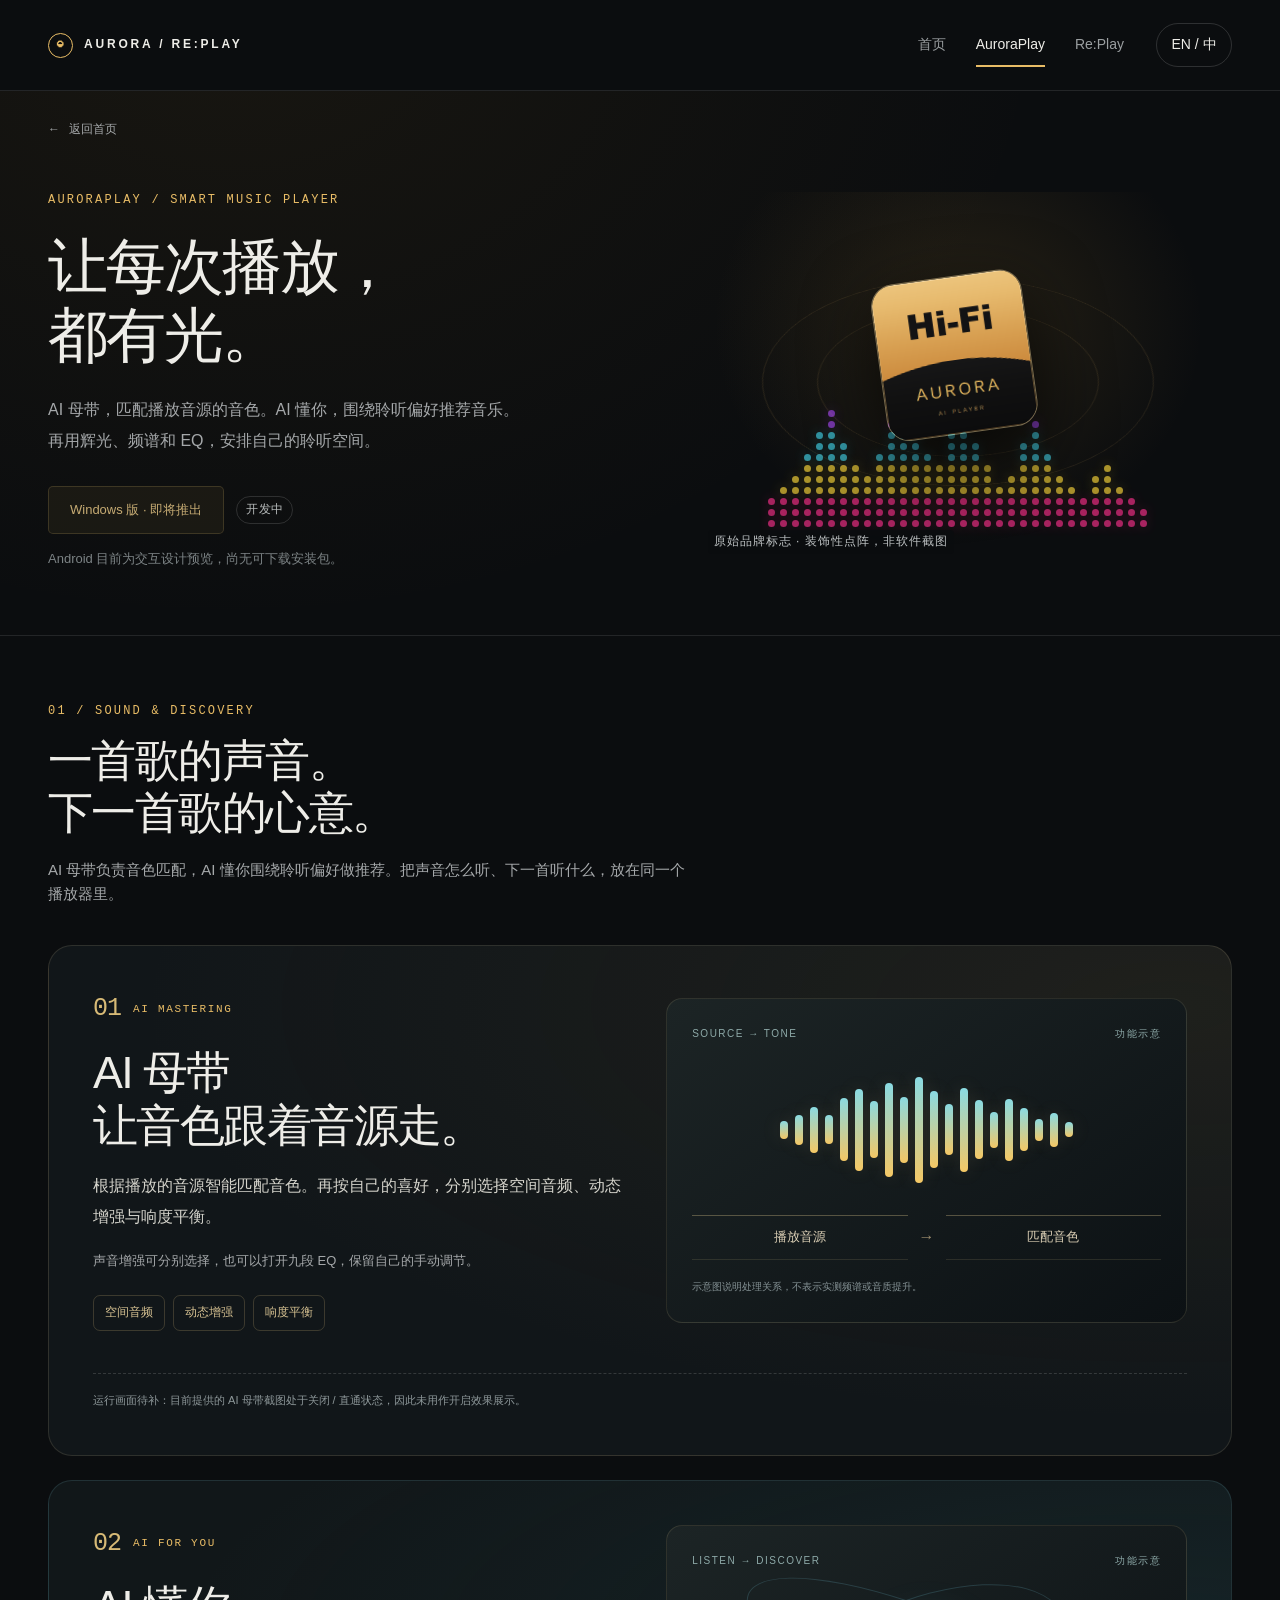
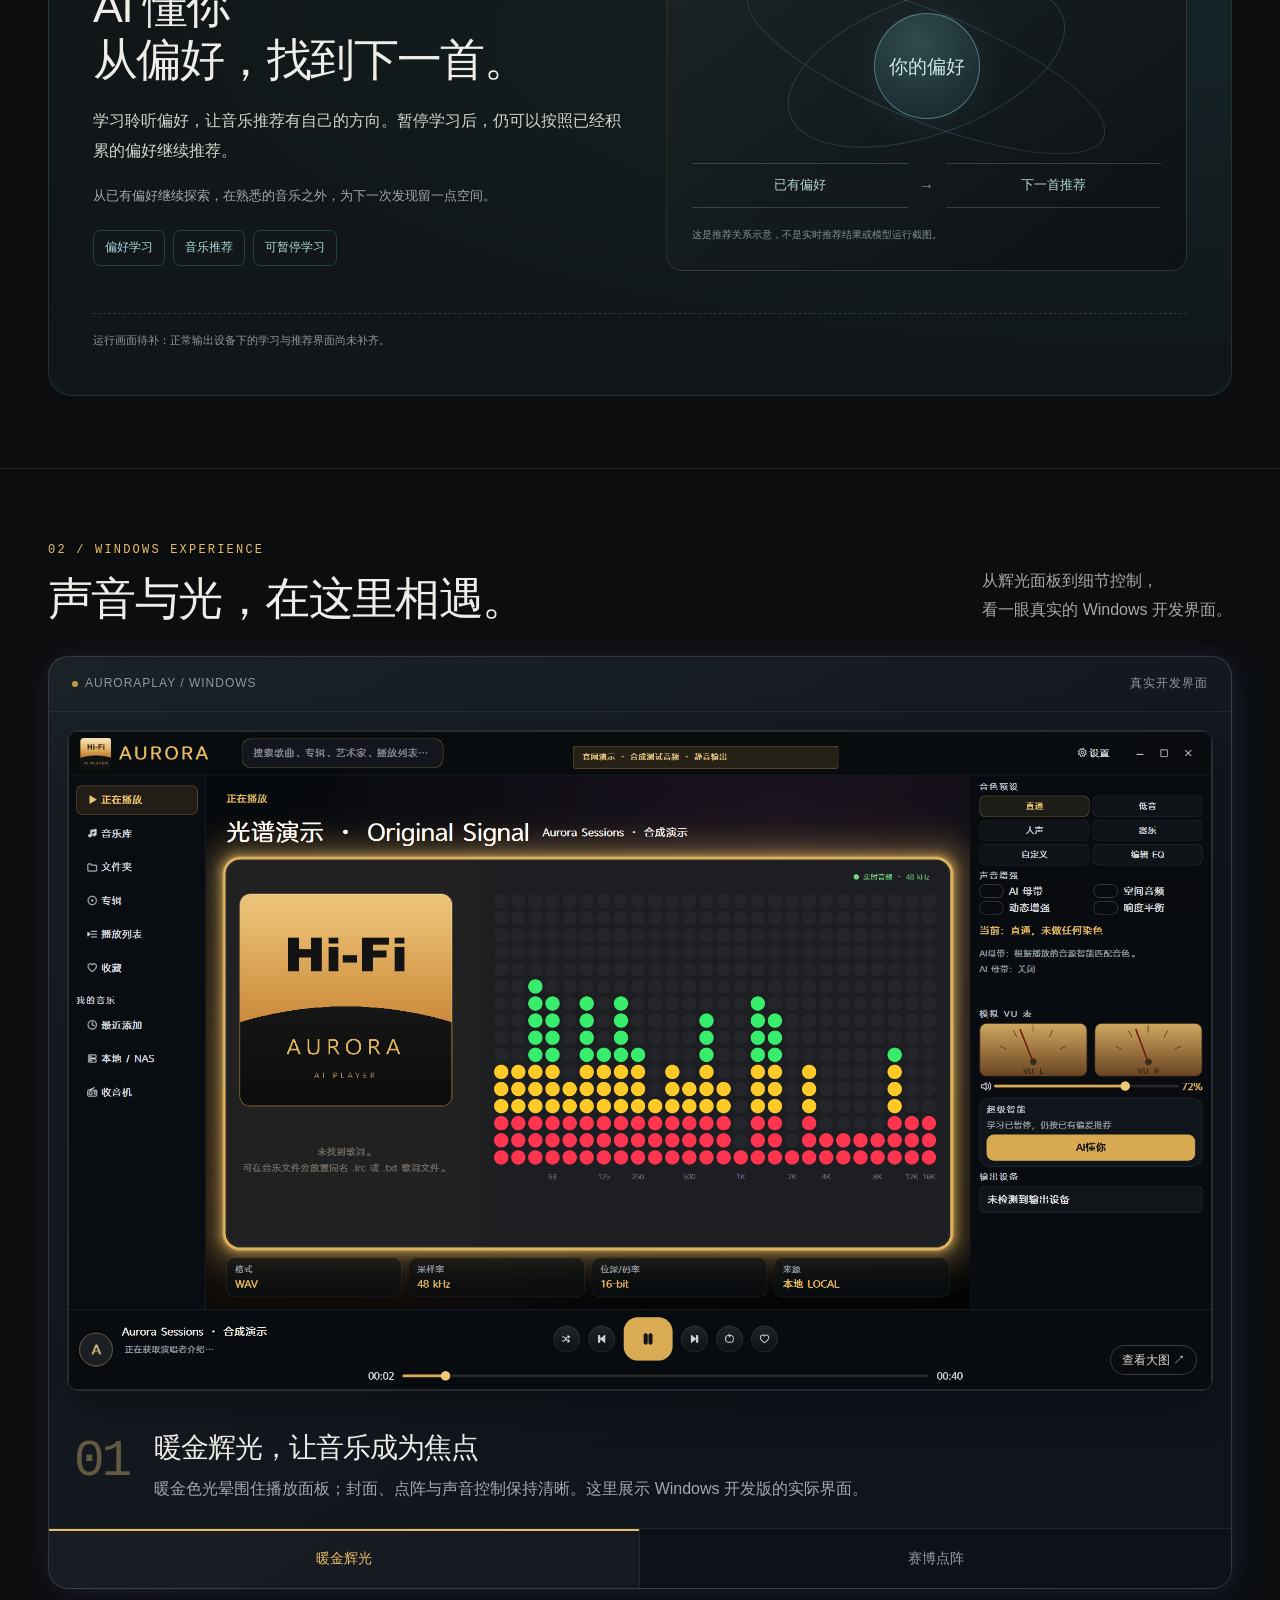
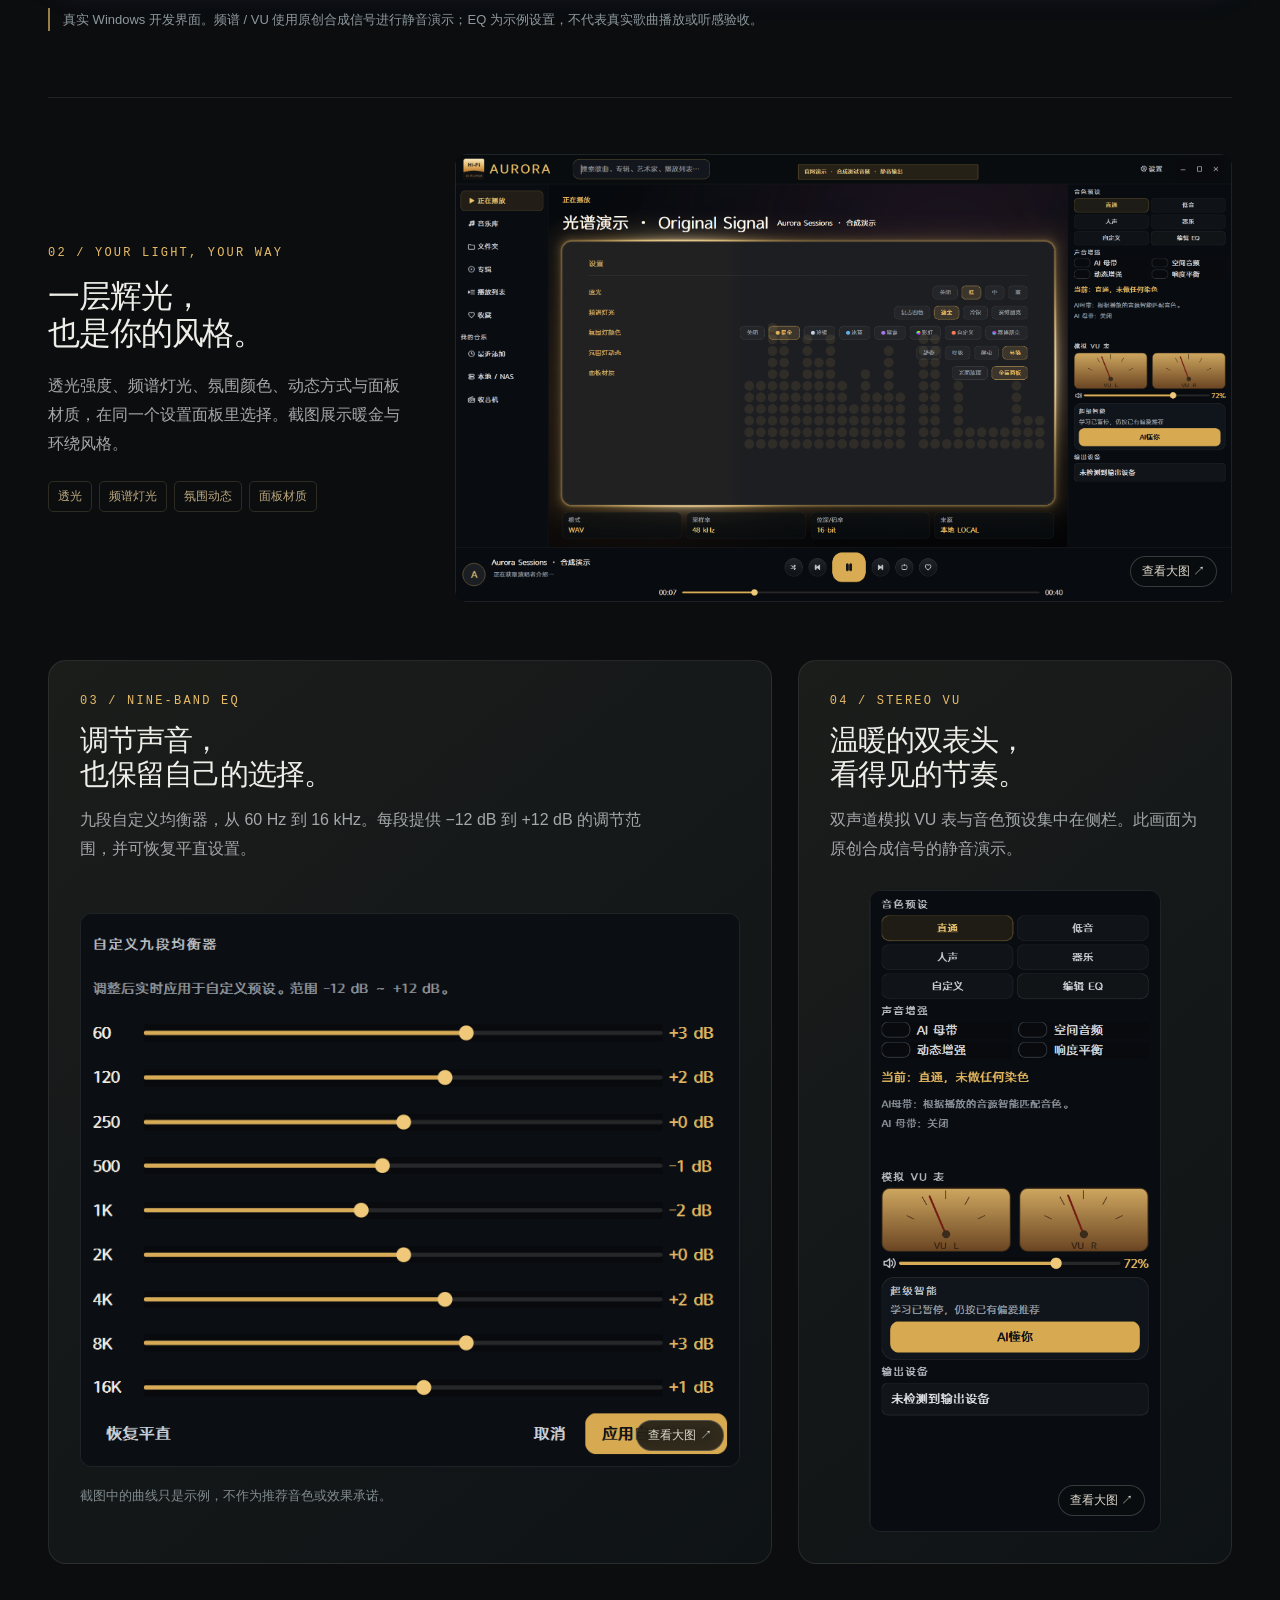
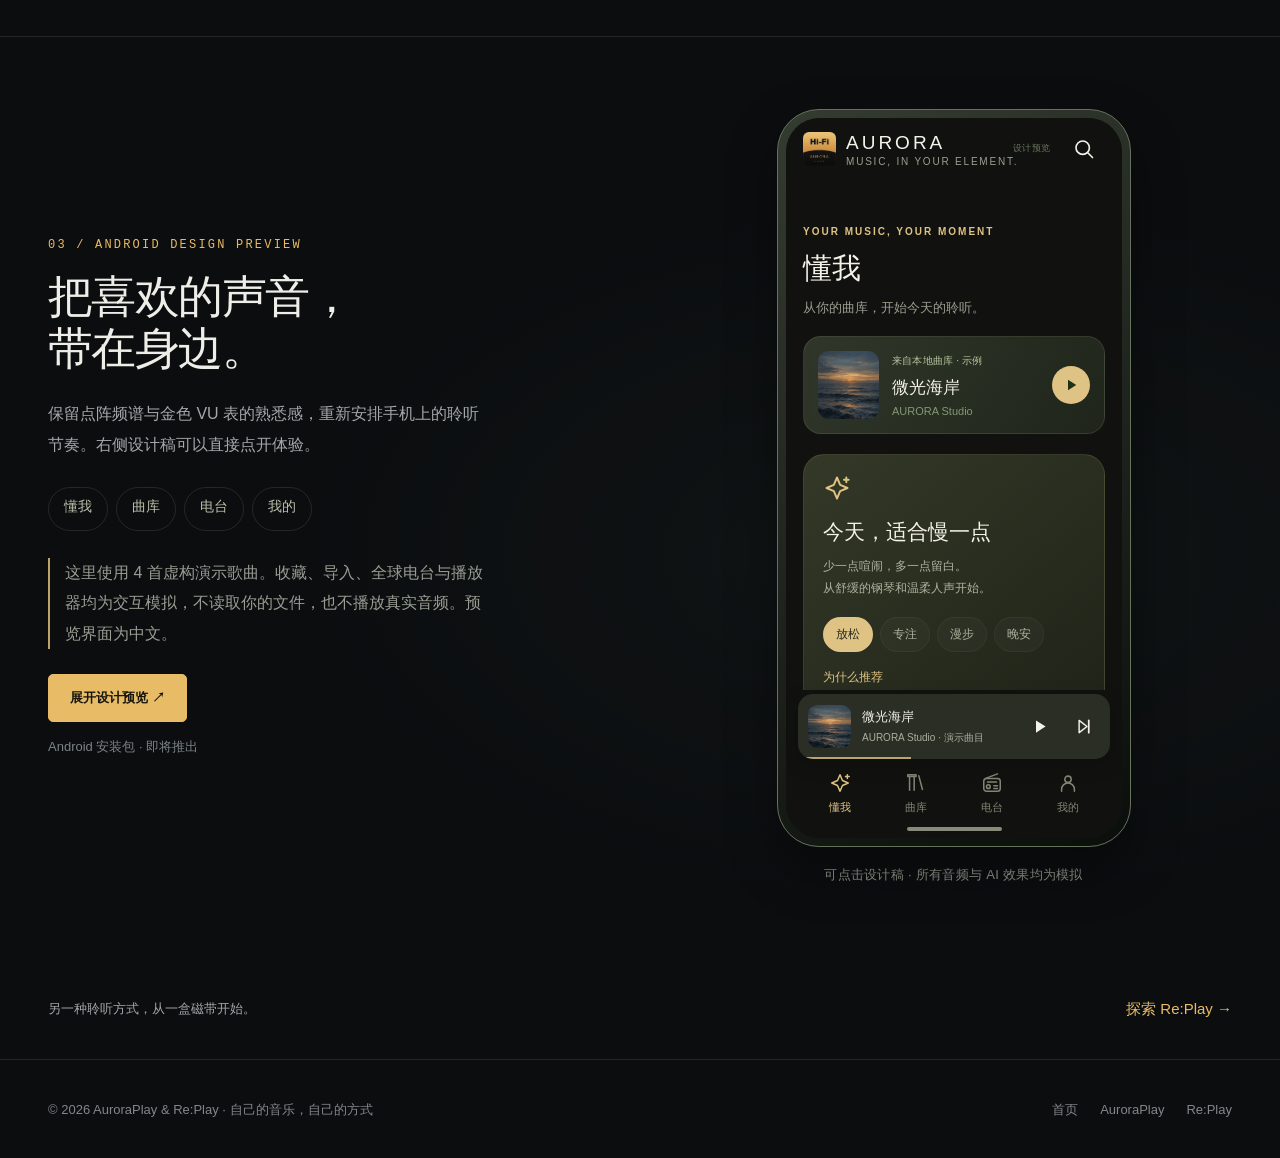
==== docs/auroraplay.html @ 9bcb8ee3 "Highlight Aurora AI features and RePlay immersive listening" ====
<!doctype html><html lang="zh-CN"><head><meta charset="utf-8"><meta name="viewport" content="width=device-width,initial-scale=1"><meta name="description" content="探索 AuroraPlay 的 AI 母带、AI 懂你、辉光频谱与九段 EQ，查看真实 Windows 开发界面和 Android 设计预览。"><meta name="theme-color" content="#0b0d0f"><meta name="robots" content="index,follow"><title>AuroraPlay｜让每次播放，都有光</title><link rel="icon" href="assets/images/17fd0ee9f0f961b1a147cc72.png"><link rel="stylesheet" href="assets/site.css?v=20261005-features"></head><body class="" data-title-zh="AuroraPlay｜让每次播放，都有光" data-title-en="AuroraPlay | A little light in every listen"><a class="skip" href="#main"><span data-zh="跳到内容" data-en="Skip to content">跳到内容</span></a><header class="header"><div class="wrap header-inner"><a class="studio" data-local="index.html" href="index.html"><span class="studio-symbol" aria-hidden="true">◒</span>AURORA / RE:PLAY</a><nav class="main-nav" aria-label="Main navigation"><a data-local="index.html" href="index.html"><span data-zh="首页" data-en="Home">首页</span></a><a data-local="auroraplay.html" href="auroraplay.html" aria-current="page"><span data-zh="AuroraPlay" data-en="AuroraPlay">AuroraPlay</span></a><a data-local="replay.html" href="replay.html"><span data-zh="Re:Play" data-en="Re:Play">Re:Play</span></a></nav><button class="lang" id="language" type="button" aria-label="切换为英文">EN / 中</button></div></header><main id="main"><div class="wrap"><a class="back" href="index.html" data-local="index.html"><span aria-hidden="true">←</span><span data-zh="返回首页" data-en="Back to home">返回首页</span></a><section class="hero"><div><div class="eyebrow">AURORAPLAY / SMART MUSIC PLAYER</div><h1 data-zh="让每次播放，&lt;br&gt;都有光。" data-en="A little light.&lt;br&gt;In every listen.">让每次播放，<br>都有光。</h1><p data-zh="AI 母带，匹配播放音源的音色。AI 懂你，围绕聆听偏好推荐音乐。再用辉光、频谱和 EQ，安排自己的聆听空间。" data-en="AI Mastering matches tonal settings to the source. AI For You recommends around your listening preferences. Add glow, spectrum and EQ to make the space your own.">AI 母带，匹配播放音源的音色。AI 懂你，围绕聆听偏好推荐音乐。再用辉光、频谱和 EQ，安排自己的聆听空间。</p><div class="actions"><button class="button" type="button" disabled><span data-zh="Windows 版 · 即将推出" data-en="Windows · Coming soon">Windows 版 · 即将推出</span></button><span class="badge"><span data-zh="开发中" data-en="In development">开发中</span></span></div><p class="support-note" data-zh="Android 目前为交互设计预览，尚无可下载安装包。" data-en="Android is an interactive design preview. An installable app is not yet available.">Android 目前为交互设计预览，尚无可下载安装包。</p></div><div class="brand-stage"><img class="logo-card" src="assets/images/17fd0ee9f0f961b1a147cc72.png" alt="AURORA 原始 Hi-Fi AI Player 标志" width="620" height="646" decoding="async"><div class="spectrum-art" aria-hidden="true"><span><i style="--c:#fc318d"></i><i style="--c:#fc318d"></i><i style="--c:#fc318d"></i></span><span><i style="--c:#fc318d"></i><i style="--c:#fc318d"></i><i style="--c:#fc318d"></i><i style="--c:#ffdc3c"></i></span><span><i style="--c:#fc318d"></i><i style="--c:#fc318d"></i><i style="--c:#fc318d"></i><i style="--c:#ffdc3c"></i><i style="--c:#ffdc3c"></i></span><span><i style="--c:#fc318d"></i><i style="--c:#fc318d"></i><i style="--c:#fc318d"></i><i style="--c:#ffdc3c"></i><i style="--c:#ffdc3c"></i><i style="--c:#ffdc3c"></i><i style="--c:#43d7ee"></i></span><span><i style="--c:#fc318d"></i><i style="--c:#fc318d"></i><i style="--c:#fc318d"></i><i style="--c:#ffdc3c"></i><i style="--c:#ffdc3c"></i><i style="--c:#ffdc3c"></i><i style="--c:#43d7ee"></i><i style="--c:#43d7ee"></i><i style="--c:#43d7ee"></i></span><span><i style="--c:#fc318d"></i><i style="--c:#fc318d"></i><i style="--c:#fc318d"></i><i style="--c:#ffdc3c"></i><i style="--c:#ffdc3c"></i><i style="--c:#ffdc3c"></i><i style="--c:#43d7ee"></i><i style="--c:#43d7ee"></i><i style="--c:#43d7ee"></i><i style="--c:#a948f8"></i><i style="--c:#a948f8"></i></span><span><i style="--c:#fc318d"></i><i style="--c:#fc318d"></i><i style="--c:#fc318d"></i><i style="--c:#ffdc3c"></i><i style="--c:#ffdc3c"></i><i style="--c:#ffdc3c"></i><i style="--c:#43d7ee"></i><i style="--c:#43d7ee"></i></span><span><i style="--c:#fc318d"></i><i style="--c:#fc318d"></i><i style="--c:#fc318d"></i><i style="--c:#ffdc3c"></i><i style="--c:#ffdc3c"></i><i style="--c:#ffdc3c"></i></span><span><i style="--c:#fc318d"></i><i style="--c:#fc318d"></i><i style="--c:#fc318d"></i><i style="--c:#ffdc3c"></i><i style="--c:#ffdc3c"></i></span><span><i style="--c:#fc318d"></i><i style="--c:#fc318d"></i><i style="--c:#fc318d"></i><i style="--c:#ffdc3c"></i><i style="--c:#ffdc3c"></i><i style="--c:#ffdc3c"></i><i style="--c:#43d7ee"></i></span><span><i style="--c:#fc318d"></i><i style="--c:#fc318d"></i><i style="--c:#fc318d"></i><i style="--c:#ffdc3c"></i><i style="--c:#ffdc3c"></i><i style="--c:#ffdc3c"></i><i style="--c:#43d7ee"></i><i style="--c:#43d7ee"></i><i style="--c:#43d7ee"></i><i style="--c:#a948f8"></i></span><span><i style="--c:#fc318d"></i><i style="--c:#fc318d"></i><i style="--c:#fc318d"></i><i style="--c:#ffdc3c"></i><i style="--c:#ffdc3c"></i><i style="--c:#ffdc3c"></i><i style="--c:#43d7ee"></i><i style="--c:#43d7ee"></i><i style="--c:#43d7ee"></i><i style="--c:#a948f8"></i><i style="--c:#a948f8"></i><i style="--c:#a948f8"></i></span><span><i style="--c:#fc318d"></i><i style="--c:#fc318d"></i><i style="--c:#fc318d"></i><i style="--c:#ffdc3c"></i><i style="--c:#ffdc3c"></i><i style="--c:#ffdc3c"></i><i style="--c:#43d7ee"></i><i style="--c:#43d7ee"></i><i style="--c:#43d7ee"></i></span><span><i style="--c:#fc318d"></i><i style="--c:#fc318d"></i><i style="--c:#fc318d"></i><i style="--c:#ffdc3c"></i><i style="--c:#ffdc3c"></i><i style="--c:#ffdc3c"></i><i style="--c:#43d7ee"></i></span><span><i style="--c:#fc318d"></i><i style="--c:#fc318d"></i><i style="--c:#fc318d"></i><i style="--c:#ffdc3c"></i><i style="--c:#ffdc3c"></i><i style="--c:#ffdc3c"></i></span><span><i style="--c:#fc318d"></i><i style="--c:#fc318d"></i><i style="--c:#fc318d"></i><i style="--c:#ffdc3c"></i><i style="--c:#ffdc3c"></i><i style="--c:#ffdc3c"></i><i style="--c:#43d7ee"></i><i style="--c:#43d7ee"></i><i style="--c:#43d7ee"></i></span><span><i style="--c:#fc318d"></i><i style="--c:#fc318d"></i><i style="--c:#fc318d"></i><i style="--c:#ffdc3c"></i><i style="--c:#ffdc3c"></i><i style="--c:#ffdc3c"></i><i style="--c:#43d7ee"></i><i style="--c:#43d7ee"></i><i style="--c:#43d7ee"></i><i style="--c:#a948f8"></i><i style="--c:#a948f8"></i></span><span><i style="--c:#fc318d"></i><i style="--c:#fc318d"></i><i style="--c:#fc318d"></i><i style="--c:#ffdc3c"></i><i style="--c:#ffdc3c"></i><i style="--c:#ffdc3c"></i><i style="--c:#43d7ee"></i><i style="--c:#43d7ee"></i></span><span><i style="--c:#fc318d"></i><i style="--c:#fc318d"></i><i style="--c:#fc318d"></i><i style="--c:#ffdc3c"></i><i style="--c:#ffdc3c"></i><i style="--c:#ffdc3c"></i></span><span><i style="--c:#fc318d"></i><i style="--c:#fc318d"></i><i style="--c:#fc318d"></i><i style="--c:#ffdc3c"></i></span><span><i style="--c:#fc318d"></i><i style="--c:#fc318d"></i><i style="--c:#fc318d"></i><i style="--c:#ffdc3c"></i><i style="--c:#ffdc3c"></i></span><span><i style="--c:#fc318d"></i><i style="--c:#fc318d"></i><i style="--c:#fc318d"></i><i style="--c:#ffdc3c"></i><i style="--c:#ffdc3c"></i><i style="--c:#ffdc3c"></i><i style="--c:#43d7ee"></i><i style="--c:#43d7ee"></i></span><span><i style="--c:#fc318d"></i><i style="--c:#fc318d"></i><i style="--c:#fc318d"></i><i style="--c:#ffdc3c"></i><i style="--c:#ffdc3c"></i><i style="--c:#ffdc3c"></i><i style="--c:#43d7ee"></i><i style="--c:#43d7ee"></i><i style="--c:#43d7ee"></i><i style="--c:#a948f8"></i></span><span><i style="--c:#fc318d"></i><i style="--c:#fc318d"></i><i style="--c:#fc318d"></i><i style="--c:#ffdc3c"></i><i style="--c:#ffdc3c"></i><i style="--c:#ffdc3c"></i><i style="--c:#43d7ee"></i></span><span><i style="--c:#fc318d"></i><i style="--c:#fc318d"></i><i style="--c:#fc318d"></i><i style="--c:#ffdc3c"></i><i style="--c:#ffdc3c"></i></span><span><i style="--c:#fc318d"></i><i style="--c:#fc318d"></i><i style="--c:#fc318d"></i><i style="--c:#ffdc3c"></i></span><span><i style="--c:#fc318d"></i><i style="--c:#fc318d"></i><i style="--c:#fc318d"></i></span><span><i style="--c:#fc318d"></i><i style="--c:#fc318d"></i><i style="--c:#fc318d"></i><i style="--c:#ffdc3c"></i><i style="--c:#ffdc3c"></i></span><span><i style="--c:#fc318d"></i><i style="--c:#fc318d"></i><i style="--c:#fc318d"></i><i style="--c:#ffdc3c"></i><i style="--c:#ffdc3c"></i><i style="--c:#ffdc3c"></i></span><span><i style="--c:#fc318d"></i><i style="--c:#fc318d"></i><i style="--c:#fc318d"></i><i style="--c:#ffdc3c"></i></span><span><i style="--c:#fc318d"></i><i style="--c:#fc318d"></i><i style="--c:#fc318d"></i></span><span><i style="--c:#fc318d"></i><i style="--c:#fc318d"></i></span></div><span class="visual-label"><span data-zh="原始品牌标志 · 装饰性点阵，非软件截图" data-en="Original brand mark · Decorative spectrum, not app UI">原始品牌标志 · 装饰性点阵，非软件截图</span></span></div></section></div><section class="section focus-section"><div class="wrap"><div class="focus-intro"><div class="eyebrow">01 / SOUND &amp; DISCOVERY</div><h2 data-zh="一首歌的声音。&lt;br&gt;下一首歌的心意。" data-en="The sound of this song.&lt;br&gt;The feeling of the next.">一首歌的声音。<br>下一首歌的心意。</h2><p data-zh="AI 母带负责音色匹配，AI 懂你围绕聆听偏好做推荐。把声音怎么听、下一首听什么，放在同一个播放器里。" data-en="AI Mastering matches tonal settings to the source. AI For You recommends music around listening preferences. How it sounds and what comes next, together in one player.">AI 母带负责音色匹配，AI 懂你围绕聆听偏好做推荐。把声音怎么听、下一首听什么，放在同一个播放器里。</p></div><article class="focus-card"><div class="focus-copy"><div class="focus-kicker"><b>01</b> AI MASTERING</div><h3 data-zh="AI 母带&lt;br&gt;让音色跟着音源走。" data-en="AI Mastering&lt;br&gt;Tone follows the source.">AI 母带<br>让音色跟着音源走。</h3><p class="focus-lead" data-zh="根据播放的音源智能匹配音色。再按自己的喜好，分别选择空间音频、动态增强与响度平衡。" data-en="Match tonal settings to the playing source. Then choose spatial audio, dynamic enhancement and loudness balance to suit your listening.">根据播放的音源智能匹配音色。再按自己的喜好，分别选择空间音频、动态增强与响度平衡。</p><p data-zh="声音增强可分别选择，也可以打开九段 EQ，保留自己的手动调节。" data-en="Choose each sound enhancement separately, or open the nine-band EQ to make your own adjustments.">声音增强可分别选择，也可以打开九段 EQ，保留自己的手动调节。</p><div class="focus-tags"><span data-zh="空间音频" data-en="Spatial audio">空间音频</span><span data-zh="动态增强" data-en="Dynamic enhancement">动态增强</span><span data-zh="响度平衡" data-en="Loudness balance">响度平衡</span></div></div><div class="feature-art"><div class="art-label"><span>SOURCE → TONE</span><span data-zh="功能示意" data-en="FEATURE DIAGRAM">功能示意</span></div><div class="signal-bars" aria-hidden="true"><i style="--h:18px"></i><i style="--h:30px"></i><i style="--h:46px"></i><i style="--h:29px"></i><i style="--h:63px"></i><i style="--h:82px"></i><i style="--h:57px"></i><i style="--h:94px"></i><i style="--h:66px"></i><i style="--h:106px"></i><i style="--h:77px"></i><i style="--h:51px"></i><i style="--h:84px"></i><i style="--h:59px"></i><i style="--h:36px"></i><i style="--h:62px"></i><i style="--h:43px"></i><i style="--h:22px"></i><i style="--h:34px"></i><i style="--h:15px"></i></div><div class="flow-line"><span data-zh="播放音源" data-en="Playing source">播放音源</span><i aria-hidden="true">→</i><span data-zh="匹配音色" data-en="Tonal matching">匹配音色</span></div><p class="art-footnote" data-zh="示意图说明处理关系，不表示实测频谱或音质提升。" data-en="This diagram explains the relationship. It is not a measured spectrum or evidence of improved source quality.">示意图说明处理关系，不表示实测频谱或音质提升。</p></div><p class="capture-gap" data-zh="运行画面待补：目前提供的 AI 母带截图处于关闭 / 直通状态，因此未用作开启效果展示。" data-en="Running capture pending: the supplied AI Mastering image shows the feature off in pass-through, so it is not presented as an active-effect demonstration.">运行画面待补：目前提供的 AI 母带截图处于关闭 / 直通状态，因此未用作开启效果展示。</p></article><article class="focus-card taste"><div class="focus-copy"><div class="focus-kicker"><b>02</b> AI FOR YOU</div><h3 data-zh="AI 懂你&lt;br&gt;从偏好，找到下一首。" data-en="AI For You&lt;br&gt;Let preferences lead.">AI 懂你<br>从偏好，找到下一首。</h3><p class="focus-lead" data-zh="学习聆听偏好，让音乐推荐有自己的方向。暂停学习后，仍可以按照已经积累的偏好继续推荐。" data-en="Learn listening preferences and give recommendations a personal direction. When learning is paused, existing preferences can still guide recommendations.">学习聆听偏好，让音乐推荐有自己的方向。暂停学习后，仍可以按照已经积累的偏好继续推荐。</p><p data-zh="从已有偏好继续探索，在熟悉的音乐之外，为下一次发现留一点空间。" data-en="Explore from your existing preferences, with room for another discovery alongside familiar music.">从已有偏好继续探索，在熟悉的音乐之外，为下一次发现留一点空间。</p><div class="focus-tags"><span data-zh="偏好学习" data-en="Preference learning">偏好学习</span><span data-zh="音乐推荐" data-en="Music recommendations">音乐推荐</span><span data-zh="可暂停学习" data-en="Pause learning">可暂停学习</span></div></div><div class="feature-art"><div class="art-label"><span>LISTEN → DISCOVER</span><span data-zh="功能示意" data-en="FEATURE DIAGRAM">功能示意</span></div><div class="taste-orbit" aria-hidden="true"><div class="taste-core"><span data-zh="你的偏好" data-en="Your taste">你的偏好</span></div></div><div class="flow-line"><span data-zh="已有偏好" data-en="Saved preferences">已有偏好</span><i aria-hidden="true">→</i><span data-zh="下一首推荐" data-en="What to play next">下一首推荐</span></div><p class="art-footnote" data-zh="这是推荐关系示意，不是实时推荐结果或模型运行截图。" data-en="An explanation of the recommendation flow, not live results or a model execution capture.">这是推荐关系示意，不是实时推荐结果或模型运行截图。</p></div><p class="capture-gap" data-zh="运行画面待补：正常输出设备下的学习与推荐界面尚未补齐。" data-en="Running capture pending: a learning and recommendation view with a working output device is still to be supplied.">运行画面待补：正常输出设备下的学习与推荐界面尚未补齐。</p></article></div></section><section class="section"><div class="wrap"><div class="section-head"><div><div class="eyebrow">02 / WINDOWS EXPERIENCE</div><h2 data-zh="声音与光，在这里相遇。" data-en="Where sound meets light.">声音与光，在这里相遇。</h2></div><p data-zh="从辉光面板到细节控制，&lt;br&gt;看一眼真实的 Windows 开发界面。" data-en="From the glowing stage to the finest controls.&lt;br&gt;A look at the real Windows development interface.">从辉光面板到细节控制，<br>看一眼真实的 Windows 开发界面。</p></div><div class="windows-stage"><div class="stage-top"><span><i class="stage-dot"></i>AURORAPLAY / WINDOWS</span><span data-zh="真实开发界面" data-en="ACTUAL DEVELOPMENT UI">真实开发界面</span></div><div class="capture-gallery" role="tabpanel" id="windows-panel"><button type="button" class="capture-button" data-capture="glow" data-gallery-shot="0" aria-label="查看 AuroraPlay 暖金辉光与点阵频谱，原创合成信号静音演示 大图"><img src="assets/images/0b88bee83a4cb7e8a07bb0ff.png" alt="AuroraPlay 暖金辉光与点阵频谱，原创合成信号静音演示" width="2125" height="1225" decoding="async"><span class="capture-hint"><span data-zh="查看大图 ↗" data-en="View full image ↗">查看大图 ↗</span></span></button><button type="button" class="capture-button" data-capture="cyber" data-gallery-shot="1" hidden aria-label="查看 AuroraPlay 赛博辉光与彩色点阵频谱，原创合成信号静音演示 大图"><img src="assets/images/4aede59e918a4ea05a26a644.png" alt="AuroraPlay 赛博辉光与彩色点阵频谱，原创合成信号静音演示" width="2125" height="1225" decoding="async" loading="lazy"><span class="capture-hint"><span data-zh="查看大图 ↗" data-en="View full image ↗">查看大图 ↗</span></span></button></div><div class="capture-meta" aria-live="polite"><div id="feature-number" class="pending-number" aria-hidden="true">01</div><div><h3 id="feature-title">暖金辉光，让音乐成为焦点</h3><p id="feature-description">Windows 开发版实际界面。</p></div></div><div class="shot-tabs" role="tablist" aria-label="Windows appearance previews"><button type="button" class="shot-tab" role="tab" aria-controls="windows-panel" aria-selected="true" tabindex="0"><span data-zh="暖金辉光" data-en="Warm gold">暖金辉光</span></button><button type="button" class="shot-tab" role="tab" aria-controls="windows-panel" aria-selected="false" tabindex="-1"><span data-zh="赛博点阵" data-en="Cyber spectrum">赛博点阵</span></button></div></div><p class="screenshot-caption" data-zh="真实 Windows 开发界面。频谱 / VU 使用原创合成信号进行静音演示；EQ 为示例设置，不代表真实歌曲播放或听感验收。" data-en="Actual Windows development interface. Spectrum and VU use an original synthetic signal with muted output. EQ settings are illustrative; these captures do not demonstrate real-song playback or listening validation.">真实 Windows 开发界面。频谱 / VU 使用原创合成信号进行静音演示；EQ 为示例设置，不代表真实歌曲播放或听感验收。</p><div class="feature-settings"><div><div class="eyebrow">02 / YOUR LIGHT, YOUR WAY</div><h3 data-zh="一层辉光，&lt;br&gt;也是你的风格。" data-en="Your glow.&lt;br&gt;Your style.">一层辉光，<br>也是你的风格。</h3><p data-zh="透光强度、频谱灯光、氛围颜色、动态方式与面板材质，在同一个设置面板里选择。截图展示暖金与环绕风格。" data-en="Choose translucency, spectrum colors, ambient lighting, motion and panel material in one settings panel. The capture shows warm gold and surround styling.">透光强度、频谱灯光、氛围颜色、动态方式与面板材质，在同一个设置面板里选择。截图展示暖金与环绕风格。</p><div class="setting-tags"><span data-zh="透光" data-en="Translucency">透光</span><span data-zh="频谱灯光" data-en="Spectrum light">频谱灯光</span><span data-zh="氛围动态" data-en="Ambient motion">氛围动态</span><span data-zh="面板材质" data-en="Panel material">面板材质</span></div></div><button type="button" class="capture-button" data-capture="settings"  aria-label="查看 AuroraPlay Windows 发光、频谱与面板外观设置 大图"><img src="assets/images/9924e5216722eb9ff11fb5ed.png" alt="AuroraPlay Windows 发光、频谱与面板外观设置" width="2125" height="1225" decoding="async" loading="lazy"><span class="capture-hint"><span data-zh="查看大图 ↗" data-en="View full image ↗">查看大图 ↗</span></span></button></div><div class="sound-detail-grid"><article class="sound-card eq"><div class="eyebrow">03 / NINE-BAND EQ</div><h3 data-zh="调节声音，&lt;br&gt;也保留自己的选择。" data-en="Shape the sound.&lt;br&gt;Keep your own choices.">调节声音，<br>也保留自己的选择。</h3><p data-zh="九段自定义均衡器，从 60 Hz 到 16 kHz。每段提供 −12 dB 到 +12 dB 的调节范围，并可恢复平直设置。" data-en="Nine custom EQ bands, from 60 Hz to 16 kHz, with −12 dB to +12 dB adjustment and a reset-to-flat option.">九段自定义均衡器，从 60 Hz 到 16 kHz。每段提供 −12 dB 到 +12 dB 的调节范围，并可恢复平直设置。</p><button type="button" class="capture-button" data-capture="eq"  aria-label="查看 AuroraPlay 九段均衡器，当前滑杆为示例设置 大图"><img src="assets/images/4359723c76250b23baca9771.png" alt="AuroraPlay 九段均衡器，当前滑杆为示例设置" width="775" height="650" decoding="async" loading="lazy"><span class="capture-hint"><span data-zh="查看大图 ↗" data-en="View full image ↗">查看大图 ↗</span></span></button><p class="detail-footnote" data-zh="截图中的曲线只是示例，不作为推荐音色或效果承诺。" data-en="The displayed curve is an example, not a recommended tuning or a promised result.">截图中的曲线只是示例，不作为推荐音色或效果承诺。</p></article><article class="sound-card vu"><div class="eyebrow">04 / STEREO VU</div><h3 data-zh="温暖的双表头，&lt;br&gt;看得见的节奏。" data-en="Twin golden meters.&lt;br&gt;A rhythm you can see.">温暖的双表头，<br>看得见的节奏。</h3><p data-zh="双声道模拟 VU 表与音色预设集中在侧栏。此画面为原创合成信号的静音演示。" data-en="Stereo analog-style VU meters sit alongside tonal presets. This capture uses a muted, original synthetic signal.">双声道模拟 VU 表与音色预设集中在侧栏。此画面为原创合成信号的静音演示。</p><button type="button" class="capture-button" data-capture="vu"  aria-label="查看 AuroraPlay 声音侧栏与双声道 VU 表，原创合成信号静音演示 大图"><img src="assets/images/1e3a2748008cc0153f4b7725.png" alt="AuroraPlay 声音侧栏与双声道 VU 表，原创合成信号静音演示" width="450" height="993" decoding="async" loading="lazy"><span class="capture-hint"><span data-zh="查看大图 ↗" data-en="View full image ↗">查看大图 ↗</span></span></button></article></div></div></section><section class="section android-section"><div class="wrap android-layout"><div class="android-copy"><div class="eyebrow">03 / ANDROID DESIGN PREVIEW</div><h2 data-zh="把喜欢的声音，&lt;br&gt;带在身边。" data-en="Take your kind&lt;br&gt;of sound with you.">把喜欢的声音，<br>带在身边。</h2><p data-zh="保留点阵频谱与金色 VU 表的熟悉感，重新安排手机上的聆听节奏。右侧设计稿可以直接点开体验。" data-en="The familiar dot-matrix spectrum and golden VU meters, rethought for a phone. Tap through the interactive design preview.">保留点阵频谱与金色 VU 表的熟悉感，重新安排手机上的聆听节奏。右侧设计稿可以直接点开体验。</p><div class="android-nav"><span data-zh="懂我" data-en="For you">懂我</span><span data-zh="曲库" data-en="Library">曲库</span><span data-zh="电台" data-en="Radio">电台</span><span data-zh="我的" data-en="My music">我的</span></div><p class="demo-note" data-zh="这里使用 4 首虚构演示歌曲。收藏、导入、全球电台与播放器均为交互模拟，不读取你的文件，也不播放真实音频。预览界面为中文。" data-en="This preview uses four fictional demo tracks. Favorites, import, radio and playback are simulated. It does not read your files or play real audio. Preview UI is in Chinese.">这里使用 4 首虚构演示歌曲。收藏、导入、全球电台与播放器均为交互模拟，不读取你的文件，也不播放真实音频。预览界面为中文。</p><div class="preview-control"><button type="button" class="button primary" id="open-android"><span data-zh="展开设计预览 ↗" data-en="Expand design preview ↗">展开设计预览 ↗</span></button></div><p class="support-note" data-zh="Android 安装包 · 即将推出" data-en="Android installer · Coming soon">Android 安装包 · 即将推出</p></div><div><div class="phone-stage"><div class="phone-shell"><iframe src="assets/android-preview.html" data-ready="true" data-android="inline" title="AURORA Android 中文交互设计预览（虚构演示内容）" sandbox="allow-scripts" loading="lazy"></iframe></div></div><p class="phone-caption" data-zh="可点击设计稿 · 所有音频与 AI 效果均为模拟" data-en="Interactive design draft · Audio and AI effects are simulated">可点击设计稿 · 所有音频与 AI 效果均为模拟</p></div></div></section><div class="wrap next-product"><p data-zh="另一种聆听方式，从一盒磁带开始。" data-en="Another way to listen begins with a cassette.">另一种聆听方式，从一盒磁带开始。</p><a href="replay.html" data-local="replay.html"><span data-zh="探索 Re:Play →" data-en="Explore Re:Play →">探索 Re:Play →</span></a></div></main><footer class="footer"><div class="wrap footer-inner"><div>© 2026 AuroraPlay & Re:Play <span aria-hidden="true"> · </span><span data-zh="自己的音乐，自己的方式" data-en="Your music, your way">自己的音乐，自己的方式</span></div><div class="footer-links"><a href="index.html" data-local="index.html"><span data-zh="首页" data-en="Home">首页</span></a><a href="auroraplay.html" data-local="auroraplay.html">AuroraPlay</a><a href="replay.html" data-local="replay.html">Re:Play</a></div></div></footer><div class="modal" id="android-modal" role="dialog" aria-modal="true" aria-label="Android design preview" aria-hidden="true"><button type="button" class="modal-close" id="close-android"><span data-zh="关闭预览 ×" data-en="Close preview ×">关闭预览 ×</span></button><iframe data-android="expanded" name="aurora-expanded-preview" title="AURORA Android expanded design preview" sandbox="allow-scripts"></iframe></div><div class="modal capture-modal" id="capture-modal" role="dialog" aria-modal="true" aria-label="Windows screenshot detail" aria-hidden="true"><button class="zoom-size" id="capture-size" type="button" aria-pressed="false"><span data-zh="切换原始尺寸" data-en="Toggle original size">切换原始尺寸</span></button><button class="modal-close" id="capture-close" type="button"><span data-zh="关闭大图 ×" data-en="Close image ×">关闭大图 ×</span></button><div class="image-scroll" id="capture-scroll" tabindex="0" role="region" aria-label="图片细节，可用方向键滚动"><img id="capture-full" src="assets/images/0b88bee83a4cb7e8a07bb0ff.png" alt="Windows 开发界面大图"></div><p data-zh="真实 Windows 开发界面 · 原创合成信号静音演示 · EQ 为示例设置" data-en="Actual Windows development UI · Muted original synthetic signal · Example EQ settings">真实 Windows 开发界面 · 原创合成信号静音演示 · EQ 为示例设置</p></div><script src="assets/site.js" defer></script></body></html>
---- docs/assets/site.css ----
:root{--bg:#0b0d0f;--paper:#eeede8;--muted:#a5a8aa;--line:#ffffff19;--gold:#e8bc66;--blue:#55daec;--panel:#15181b;--radius:22px;color-scheme:dark;font-family:Inter,"Noto Sans CJK SC","Microsoft YaHei",Arial,sans-serif}*{box-sizing:border-box}html{scroll-behavior:smooth}body{margin:0;background:var(--bg);color:var(--paper);font-size:16px;line-height:1.65}body:before{content:"";position:absolute;pointer-events:none;inset:0 0 auto;height:800px;background:radial-gradient(ellipse at 18% 0%,#9a702118,transparent 55%);z-index:-1}a{color:inherit;text-decoration:none}button{font:inherit;cursor:pointer;color:inherit}button,a{-webkit-tap-highlight-color:transparent}button:focus-visible,a:focus-visible,iframe:focus-visible{outline:3px solid var(--blue);outline-offset:5px}button:disabled{cursor:not-allowed}img{display:block;max-width:100%;height:auto}h1,h2,h3,p,figure{margin:0}h1,h2,h3{font-weight:500;line-height:1.16;letter-spacing:-.035em}h1{font-size:clamp(42px,5.5vw,80px)}h2{font-size:clamp(30px,3.5vw,52px)}h3{font-size:24px}p{color:var(--muted)}.wrap{width:min(1280px,calc(100% - 96px));margin:auto}.skip{position:absolute;left:20px;top:-80px;padding:10px 16px;background:var(--gold);color:#111;z-index:100}.skip:focus{top:10px}.header{border-bottom:1px solid var(--line);background:#0b0d0ff2}.header-inner{height:90px;display:flex;align-items:center;gap:32px}.studio{font-weight:600;letter-spacing:2.8px;font-size:12px;white-space:nowrap;display:flex;align-items:center;gap:11px}.studio-symbol{width:25px;height:25px;border:1px solid var(--gold);border-radius:50%;display:flex;justify-content:center;align-items:center;color:var(--gold);font-size:14px}.main-nav{display:flex;gap:30px;margin-left:auto;align-items:center;font-size:14px}.main-nav a{color:#9b9fa1;position:relative;padding:10px 0;white-space:nowrap}.main-nav a:hover,.main-nav a[aria-current=page]{color:var(--paper)}.main-nav a[aria-current=page]:after{content:"";position:absolute;height:2px;bottom:0;left:0;right:0;background:var(--gold)}.lang{background:none;border:1px solid #ffffff25;border-radius:24px;padding:7px 12px;font-size:12px;min-width:68px}.lang:hover{border-color:var(--gold)}.eyebrow{font:11px/1.5 ui-monospace,Consolas,monospace;letter-spacing:2.2px;text-transform:uppercase;color:var(--gold)}.intro{padding:74px 0 45px;display:grid;grid-template-columns:1.2fr 1fr;align-items:end;gap:40px}.intro h1{margin-top:19px}.intro p{max-width:420px;margin-left:auto;font-size:16px;line-height:1.85}.product-grid{display:grid;grid-template-columns:1fr 1fr;gap:24px}.product-card{background:#101417;border:1px solid #ffffff19;border-radius:var(--radius);overflow:hidden;transition:border-color .25s,transform .25s}.product-card:hover{border-color:#ddbd7966;transform:translateY(-3px)}.product-visual{height:305px;position:relative;display:flex;align-items:center;justify-content:center;overflow:hidden}.aurora-visual{background:radial-gradient(ellipse at 28% 75%,#214d633a,transparent 54%),radial-gradient(ellipse at 78% 30%,#673f762a,transparent 55%),#101518}.aurora-visual:before{content:"";position:absolute;inset:26px;border:1px solid #bac5d227;border-radius:18px;box-shadow:-5px 0 28px #ff367224,5px 0 25px #6159ec24}.logo-card{z-index:1;width:114px;transform:rotate(-7deg);border-radius:23px;box-shadow:0 24px 70px #000b;border:1px solid #f8dc9d6b}.product-visual .logo-card{position:absolute;left:44px;top:58px;width:108px}.spectrum-art{display:flex;align-items:flex-end;justify-content:center;gap:4px;height:135px}.spectrum-art>span{display:flex;flex-direction:column-reverse;gap:4px}.spectrum-art i{display:block;height:7px;width:7px;border-radius:50%;background:var(--c);box-shadow:0 0 12px color-mix(in srgb,var(--c) 35%,transparent)}.product-visual .spectrum-art{transform:rotate(-5deg);margin-left:70px;margin-top:30px}.visual-label{position:absolute;left:24px;bottom:18px;color:#bec2c3;font-size:10px;letter-spacing:1px;z-index:2}.replay-visual{background:radial-gradient(ellipse at 50% 20%,#8a633248,transparent 70%),#181510;padding:26px}.replay-visual img{width:100%;filter:drop-shadow(0 20px 20px #0008);transform:perspective(850px) rotateY(-7deg) rotateX(4deg)}.product-body{padding:29px 30px 27px;border-top:1px solid var(--line)}.product-meta{display:flex;align-items:center;justify-content:space-between;gap:14px;margin-bottom:13px}.product-meta .eyebrow{font-size:10px}.badge{font-size:10px;letter-spacing:.4px;border:1px solid #ffffff23;border-radius:20px;padding:3px 9px;color:#b7bbbb;white-space:nowrap}.product-body h2{font-size:36px;margin-bottom:12px;letter-spacing:-1px}.product-body p{font-size:14px;line-height:1.8;min-height:51px}.card-link{display:flex;align-items:center;justify-content:space-between;margin-top:25px;color:var(--gold);font-size:14px}.card-link i{font-style:normal;border:1px solid #e8bc6644;width:35px;height:35px;border-radius:50%;display:grid;place-items:center}.home-bottom{padding:37px 0 52px;display:flex;justify-content:space-between;gap:25px;color:#7f8587;font-size:12px}.home-bottom>span:first-child{letter-spacing:1px}.footer{border-top:1px solid var(--line);font-size:11px;color:#828789;padding:27px 0}.footer-inner{display:flex;gap:25px;justify-content:space-between;align-items:center}.footer-links{display:flex;gap:22px}.footer a:hover{color:var(--gold)}.back{display:inline-flex;align-items:center;gap:9px;font-size:12px;color:var(--muted);padding-top:29px}.hero{padding:50px 0 63px;display:grid;grid-template-columns:1.05fr 1fr;align-items:center;gap:60px}.hero h1{margin:21px 0 24px;font-size:clamp(42px,4.7vw,69px)}.hero p{max-width:485px;line-height:1.9}.actions{display:flex;flex-wrap:wrap;gap:12px;margin-top:30px;align-items:center}.button{display:inline-flex;align-items:center;justify-content:center;gap:12px;min-height:48px;border:1px solid #ffffff25;border-radius:5px;padding:11px 21px;font-size:13px;line-height:1.4;background:#151a1d;color:var(--paper)}.button.primary{background:var(--gold);color:#18150c;border-color:var(--gold);font-weight:600}.button:disabled{background:#c7a55c12;color:#c6ab73;border-color:#c7a55c35}.button:hover:not(:disabled){filter:brightness(1.1)}.support-note{font-size:11px!important;margin-top:13px;color:#7c8385!important}.brand-stage{height:380px;position:relative;display:flex;align-items:center;justify-content:center;background:radial-gradient(ellipse at 50% 35%,#916f3038,transparent 63%);isolation:isolate}.brand-stage:before,.brand-stage:after{content:"";position:absolute;width:280px;height:280px;border:1px solid #e8bc661e;border-radius:50%;transform:rotateX(58deg) rotate(-20deg)}.brand-stage:after{width:390px;height:390px}.brand-stage .logo-card{width:152px;transform:rotate(-8deg) translateY(-26px)}.brand-stage .spectrum-art{position:absolute;bottom:45px;height:100px;opacity:.65;z-index:-1;width:100%;gap:5px}.section{padding:72px 0;border-top:1px solid var(--line)}.section-head{display:flex;justify-content:space-between;align-items:end;gap:30px;margin-bottom:31px}.section-head h2{margin-top:13px}.section-head p{font-size:13px;max-width:340px}.windows-stage{border:1px solid #b3c2d130;border-radius:20px;background:linear-gradient(145deg,#1a2227,#10141b 70%);box-shadow:-5px -2px 35px #ff387515,6px 4px 32px #419af31c;overflow:hidden}.stage-top{display:flex;align-items:center;justify-content:space-between;gap:15px;padding:17px 23px;border-bottom:1px solid #ffffff10;font-size:11px;letter-spacing:1px;color:#8f989d}.stage-dot{display:inline-block;width:6px;height:6px;background:#bd9749;border-radius:50%;margin-right:7px}.pending-area{min-height:295px;display:flex;align-items:center;justify-content:center;gap:38px;padding:36px 50px}.pending-number{font:100px/1 ui-monospace,Consolas,monospace;letter-spacing:-8px;color:#ffffff0d}.pending-copy h3{font-size:31px;margin:9px 0 13px}.pending-copy p{max-width:525px;font-size:14px}.pending-label{display:inline-flex;align-items:center;gap:8px;background:#e8bc660c;border:1px dashed #e8bc6645;border-radius:5px;padding:7px 11px;margin-top:23px;color:#c4a96c;font-size:11px}.shot-tabs{display:grid;grid-template-columns:repeat(5,1fr);border-top:1px solid #ffffff12}.shot-tab{background:#090c0f44;border:0;border-right:1px solid #ffffff12;padding:18px 10px;font-size:12px;color:#969da1}.shot-tab:last-child{border-right:0}.shot-tab[aria-selected=true]{background:#ffffff06;color:var(--gold);box-shadow:inset 0 2px var(--gold)}.shot-tab:hover{background:#ffffff09}.small-note{font-size:11px;color:#7d8589;margin-top:17px}.features-summary{display:grid;grid-template-columns:repeat(3,1fr);gap:37px;margin-top:34px}.features-summary article{border-top:1px solid #ffffff12;padding-top:18px}.features-summary .no{color:var(--gold);font:11px ui-monospace,monospace;letter-spacing:1px}.features-summary h3{font-size:20px;margin:15px 0 12px}.features-summary p{font-size:13px;line-height:1.8}.android-section{background:radial-gradient(ellipse at 73% 56%,#4161531a,transparent 48%)}.android-layout{display:grid;grid-template-columns:1fr 1fr;gap:70px;align-items:center}.android-copy h2{margin:16px 0 24px}.android-copy>p{line-height:1.9;font-size:15px;max-width:445px}.android-nav{display:flex;gap:8px;flex-wrap:wrap;margin:27px 0}.android-nav span{padding:7px 15px;border:1px solid #ffffff1a;border-radius:22px;font-size:12px;color:#bbbea9}.demo-note{font-size:12px!important;max-width:420px;padding-left:15px;border-left:2px solid #bca368;color:#989d93!important}.phone-stage{display:flex;justify-content:center;align-items:center;position:relative}.phone-shell{width:354px;height:738px;padding:8px;border:1px solid #66715e;border-radius:42px;background:linear-gradient(150deg,#343b30,#0b0f0c);box-shadow:0 22px 50px #0006}.phone-shell iframe{width:100%;height:100%;border:0;border-radius:34px;display:block;background:#11120f}.phone-caption{text-align:center;font-size:10px;color:#8d968a;letter-spacing:.3px;margin-top:16px}.preview-control{margin-top:25px}.modal{position:fixed;inset:0;z-index:90;background:#080b0cf5;display:none;align-items:center;justify-content:center;padding:60px 20px 20px}.modal.open{display:flex}.modal-close{position:absolute;right:24px;top:17px;border:1px solid #ffffff25;background:#181c1e;border-radius:30px;padding:7px 15px;min-height:36px;font-size:13px}.modal>iframe{width:min(430px,100%);height:100%;max-height:920px;border:1px solid #ffffff23;border-radius:20px;background:#11120f}.next-product{padding:38px 0;display:flex;justify-content:space-between;align-items:center;gap:25px}.next-product p{font-size:13px}.next-product a{color:var(--gold);font-size:15px}.replay-page{--bg:#11100e;--panel:#1b1915;--paper:#f0e7d8;--muted:#aaa094;--line:#ffffff17}.replay-page .header{background:#11100ef2}.replay-hero{padding:44px 0 0;text-align:center}.replay-hero h1{font-size:clamp(45px,6.5vw,89px);margin:20px 0 22px}.replay-hero p{max-width:560px;margin:auto;line-height:1.9}.replay-hero .actions{justify-content:center;margin-top:25px}.deck-stage{margin-top:38px;background:radial-gradient(ellipse at 50% 75%,#835c222b,transparent 65%);padding:8px 18px 25px;position:relative}.deck-stage img{width:100%;border-radius:13px;box-shadow:0 25px 75px #0007}.deck-stage figcaption{font-size:10px;color:#958b7c;text-align:left;padding:16px 0 0;letter-spacing:.5px}.skins-control{display:flex;justify-content:center;gap:10px;margin-top:30px}.skin-button{background:none;border:1px solid #78684c66;border-radius:25px;padding:9px 20px;font-size:12px;color:#bca98e;min-width:128px}.skin-button.active{background:#dcb676;color:#17120d;border-color:#dcb676}.feature-row{display:grid;grid-template-columns:1fr 1.1fr;align-items:center;gap:80px}.feature-row h2{margin:18px 0 25px}.feature-row p{font-size:15px;line-height:1.9;max-width:440px}.tape-pair{position:relative;min-height:320px;display:grid;align-items:center}.tape-pair img{width:73%;filter:drop-shadow(0 20px 15px #0006)}.tape-pair img:first-child{transform:rotate(-10deg);margin-left:0}.tape-pair img:last-child{position:absolute;right:0;bottom:0;transform:rotate(8deg);width:62%}.details-inline{display:flex;gap:26px;margin-top:26px;font-size:12px;color:#ceb48c}.creator-frame{border:1px solid #735f3d;border-radius:12px;background:#191815;padding:8px;box-shadow:0 22px 60px #0005}.creator-frame img{border-radius:7px}.creator-frame figcaption{font-size:10px;padding:10px 7px;color:#9f9484}.download-band{display:grid;grid-template-columns:1fr auto;gap:35px;align-items:center;padding:40px;border:1px solid #e8bc6629;border-radius:17px;background:linear-gradient(115deg,#4d3c201e,#11100e)}.download-band h2{font-size:33px;margin-top:9px}.download-band p{margin-top:15px;font-size:12px}.download-band .actions{margin:0;flex-direction:column;align-items:stretch}.source-link{font-size:11px;text-align:center;color:#a59a88}.source-link:hover{color:var(--gold)}[hidden]{display:none!important}.english h1{letter-spacing:-.05em;line-height:1.06}.english .hero h1{font-size:clamp(42px,4.5vw,66px)}.english .intro h1{font-size:clamp(42px,5.2vw,75px)}
@media(min-width:1600px){.wrap{width:min(1360px,calc(100% - 120px))}.product-visual{height:345px}}
@media(max-width:1100px){.wrap{width:calc(100% - 56px)}.header-inner{gap:22px}.main-nav{gap:22px}.hero{gap:30px}.android-layout{gap:30px}.feature-row{gap:40px}.product-visual .logo-card{width:87px;left:29px;top:50px}.product-visual .spectrum-art{gap:3px;margin-left:53px}.product-visual .spectrum-art i{height:6px;width:6px}.product-visual{height:275px}.product-body{padding:25px}.studio{font-size:10px;letter-spacing:1.8px}.pending-area{padding:35px}.spectrum-art{gap:3px}.brand-stage .spectrum-art{gap:3px}}
@media(max-width:760px){.wrap{width:calc(100% - 40px)}.header-inner{height:auto;min-height:100px;padding:17px 0;flex-wrap:wrap;gap:10px;justify-content:space-between}.studio{font-size:11px}.lang{margin-left:auto;order:1}.main-nav{order:2;width:100%;margin:0;justify-content:space-between;gap:15px;font-size:12px}.intro{padding:44px 0 30px;grid-template-columns:1fr;gap:23px}.intro h1{font-size:45px;margin-top:13px}.intro p{font-size:14px;margin:0;max-width:420px}.product-grid{grid-template-columns:1fr;gap:21px}.product-visual{height:295px}.product-visual .logo-card{left:40px;top:55px;width:105px}.product-visual .spectrum-art{gap:4px;margin-left:69px}.product-visual .spectrum-art i{width:7px;height:7px}.product-body h2{font-size:33px}.product-body p{min-height:0}.home-bottom{padding:28px 0 35px;display:block}.home-bottom>span{display:block}.home-bottom>span+span{margin-top:9px}.footer-inner{display:block}.footer-links{margin-top:12px;flex-wrap:wrap;gap:18px}.hero{padding:33px 0 35px;grid-template-columns:1fr;gap:8px}.hero h1{font-size:47px;margin-top:16px}.hero p{font-size:14px}.brand-stage{height:300px}.brand-stage .logo-card{width:130px}.brand-stage:before{width:235px;height:235px}.brand-stage:after{width:310px;height:310px}.brand-stage .spectrum-art{bottom:28px}.section{padding:46px 0}.section-head{display:block;margin-bottom:25px}.section-head h2{font-size:33px}.section-head p{max-width:100%;margin-top:17px}.pending-area{min-height:275px;padding:28px 25px;gap:16px;align-items:flex-start}.pending-number{font-size:51px;letter-spacing:-3px;padding-top:25px}.pending-copy h3{font-size:23px;line-height:1.35}.pending-copy p{font-size:12px}.pending-label{font-size:10px;margin-top:16px}.stage-top{padding:14px 18px;font-size:9px}.shot-tabs{grid-template-columns:repeat(3,1fr)}.shot-tab{font-size:11px;padding:14px 6px;border-bottom:1px solid #ffffff12}.features-summary{grid-template-columns:1fr;gap:22px}.features-summary h3{font-size:20px;margin:10px 0}.features-summary p{font-size:13px}.android-layout{grid-template-columns:1fr;gap:38px}.android-copy h2{font-size:36px}.android-copy>p{font-size:14px}.phone-shell{width:min(354px,100%);height:720px}.phone-stage{max-width:100%}.next-product{display:block;padding:28px 0}.next-product a{display:inline-block;margin-top:11px}.replay-hero{padding-top:29px}.replay-hero h1{font-size:48px}.replay-hero p{font-size:14px}.deck-stage{margin-top:25px;padding:4px 0 5px}.deck-stage img{border-radius:7px}.deck-stage figcaption{font-size:9px;padding:12px 0}.skins-control{margin-top:23px}.skin-button{min-width:0;padding:8px 17px;font-size:11px}.feature-row{grid-template-columns:1fr;gap:34px}.feature-row h2{font-size:36px}.feature-row p{font-size:14px}.tape-pair{min-height:275px}.creator-row .creator-frame{order:2}.creator-row .feature-text{order:1}.download-band{grid-template-columns:1fr;gap:25px;padding:25px}.download-band h2{font-size:29px}.download-band .actions{align-items:flex-start}.download-band .button{width:100%}.download-band .source-link{align-self:center}.modal{padding:60px 10px 10px}.modal-close{right:13px}.english .hero h1{font-size:45px}.english .intro h1{font-size:43px}}
@media(max-width:370px){.wrap{width:calc(100% - 30px)}.intro h1{font-size:39px}.hero h1{font-size:39px}.product-visual{height:240px}.product-visual .logo-card{width:87px;left:28px;top:36px}.product-visual .spectrum-art{gap:3px;margin-left:50px}.product-visual .spectrum-art i{height:5px;width:5px}.product-body{padding:22px}.product-body h2{font-size:30px}.badge{font-size:9px}.brand-stage{overflow:hidden}.pending-area{padding:23px 18px;gap:10px}.pending-number{display:none}.pending-copy h3{font-size:23px}.phone-shell{height:695px;border-radius:33px;padding:5px}.phone-shell iframe{border-radius:28px}.tape-pair{min-height:240px}.details-inline{gap:17px;font-size:11px}.replay-hero h1{font-size:42px}.actions{gap:9px}.button{font-size:12px;padding:11px 17px}.english .hero h1{font-size:39px}.english .intro h1{font-size:39px}}
@media(prefers-reduced-motion:reduce){html{scroll-behavior:auto}*,*:before,*:after{transition:none!important;animation:none!important}}

.window-home{padding:18px;background:radial-gradient(ellipse at 40% 35%,#344b6344,transparent 70%),#101518}.window-home img{width:100%;border:1px solid #56677766;border-radius:9px;box-shadow:-6px 0 35px #e3388930,7px 7px 30px #36bbdf22;transform:perspective(1000px) rotateY(4deg) rotateX(2deg)}.window-home .visual-label{left:20px;bottom:10px;font-size:9px}.capture-button{display:block;position:relative;width:100%;padding:0;border:0;background:#090d11;text-align:left;border-radius:12px;overflow:hidden}.capture-button img{width:100%;height:auto;display:block}.capture-button:focus-visible{outline-offset:5px}.capture-hint{position:absolute;right:15px;bottom:15px;display:inline-flex;border:1px solid #ffffff30;border-radius:18px;background:#0b0d0fcc;color:#e1dbcf;padding:5px 11px;font-size:10px;pointer-events:none;backdrop-filter:blur(8px)}.capture-gallery{padding:18px}.capture-gallery .capture-button{border:1px solid #adb7c333;box-shadow:0 15px 40px #0005}.capture-meta{padding:23px 25px 24px;display:grid;grid-template-columns:auto 1fr;gap:25px;align-items:start}.capture-meta .pending-number{font-size:51px;color:#d4b6766b;letter-spacing:-3px;padding-top:4px}.capture-meta h3{font-size:28px;margin-bottom:10px}.capture-meta p{font-size:13px;max-width:770px}.shot-tabs{grid-template-columns:repeat(2,1fr)}.screenshot-caption{margin-top:19px;font-size:11px;line-height:1.85;color:#8e999e;border-left:2px solid #997e48;padding-left:13px}.feature-settings{display:grid;grid-template-columns:.66fr 1.4fr;gap:40px;align-items:center;margin-top:66px;padding-top:56px;border-top:1px solid #ffffff17}.feature-settings h3{font-size:32px;margin:15px 0 20px}.feature-settings p{font-size:14px;line-height:1.9}.setting-tags{display:flex;gap:7px;flex-wrap:wrap;margin-top:22px}.setting-tags span{font-size:10px;color:#bba77f;border:1px solid #aa956438;padding:5px 9px;border-radius:5px}.sound-detail-grid{display:grid;grid-template-columns:1.3fr .78fr;gap:26px;margin-top:58px}.sound-card{border:1px solid #ffffff16;background:linear-gradient(140deg,#1b1d1b,#0e1316);border-radius:18px;padding:31px;display:flex;flex-direction:column;align-items:flex-start}.sound-card h3{font-size:29px;margin:13px 0 14px}.sound-card>p{font-size:13px;line-height:1.85;max-width:590px}.sound-card .capture-button{margin-top:27px;border:1px solid #ffffff17}.sound-card.eq .capture-button{margin-top:50px}.sound-card.vu .capture-button{width:100%;max-width:292px;align-self:center}.sound-card .detail-footnote{font-size:10px;color:#818b8f;margin-top:17px}.capture-modal{padding:70px 20px 28px;flex-direction:column;gap:13px}.capture-modal .image-scroll{width:min(1320px,100%);max-height:calc(100dvh - 150px);overflow:auto;background:#0a0c0e;border:1px solid #ffffff24;border-radius:10px;overscroll-behavior:contain}.capture-modal img{display:block;width:auto;max-width:100%;height:auto;margin:auto}.capture-modal.native-size img{max-width:none}.capture-modal p{font-size:11px;line-height:1.6;color:#a3a9ab;max-width:1000px;text-align:center}.capture-modal .zoom-size{position:absolute;left:24px;top:17px;border:1px solid #ffffff25;background:#181c1e;border-radius:30px;padding:7px 15px;min-height:36px;font-size:13px}.capture-modal .zoom-size[aria-pressed=true]{border-color:var(--gold);color:var(--gold)}
@media(max-width:1050px){.feature-settings{grid-template-columns:1fr;gap:25px}.feature-settings>div{max-width:600px}.sound-card{padding:23px}.sound-detail-grid{grid-template-columns:1.2fr .8fr}.capture-meta h3{font-size:25px}}
@media(max-width:760px){.window-home{padding:15px}.window-home img{max-height:260px;width:100%;object-fit:contain}.capture-gallery{padding:8px}.capture-meta{padding:17px;gap:14px}.capture-meta .pending-number{font-size:35px;letter-spacing:-2px}.capture-meta h3{font-size:23px;line-height:1.3}.capture-meta p{font-size:12px}.capture-hint{right:9px;bottom:9px;font-size:9px;padding:3px 8px}.shot-tabs{grid-template-columns:repeat(2,1fr)}.shot-tab{font-size:12px}.screenshot-caption{font-size:10px}.feature-settings{margin-top:39px;padding-top:37px}.feature-settings h3{font-size:29px}.feature-settings p{font-size:13px}.sound-detail-grid{grid-template-columns:1fr;gap:20px;margin-top:34px}.sound-card{padding:23px}.sound-card h3{font-size:27px}.sound-card.eq .capture-button{margin-top:25px}.sound-card.vu .capture-button{max-width:280px}.capture-modal{padding:65px 10px 22px}.capture-modal .zoom-size{left:12px;max-width:55%;font-size:11px}.capture-modal .modal-close{font-size:11px}.capture-modal p{font-size:10px}.capture-modal .image-scroll{max-height:calc(100dvh - 170px)}}

/* Legible metadata, touch targets, and narrow-screen resilience. */
.eyebrow{font-size:12px;line-height:1.6}.badge{font-size:12px;white-space:normal}.lang{min-height:44px;min-width:76px;font-size:14px}.main-nav a{min-height:44px;display:flex;align-items:center}.main-nav{font-size:14px}.product-meta{flex-wrap:wrap;gap:8px}.product-meta .eyebrow{font-size:12px}.product-body p,.intro p,.hero p,.android-copy>p,.feature-row p{font-size:16px}.card-link{font-size:16px}.home-bottom,.footer,.footer-links,.support-note,.small-note,.phone-caption,.screenshot-caption,.capture-modal p,.creator-frame figcaption,.deck-stage figcaption,.source-link,.sound-card .detail-footnote{font-size:13px!important;line-height:1.8}.footer-links a,.source-link{display:inline-flex;align-items:center;min-height:44px}.stage-top,.capture-hint,.setting-tags span,.details-inline{font-size:12px}.capture-meta p,.feature-settings p,.sound-card>p,.section-head p,.download-band p,.demo-note{font-size:16px!important;line-height:1.8}.shot-tab,.skin-button,.android-nav span{font-size:14px;min-height:44px}.modal-close,.capture-modal .zoom-size{font-size:14px;min-height:44px}.capture-hint{padding:6px 11px;line-height:1.4}.window-home .visual-label,.visual-label{font-size:12px;max-width:calc(100% - 36px);line-height:1.45;background:#0b0d0fce;border-radius:4px;padding:3px 6px}.image-scroll:focus-visible{outline:3px solid var(--blue);outline-offset:3px}.wrap,.hero>*,.intro>*,.android-layout>*,.feature-row>*,.sound-detail-grid>*,.capture-meta>*{min-width:0}h1,h2,h3,p{overflow-wrap:break-word}.capture-modal .image-scroll{touch-action:pan-x pan-y}.capture-modal p{margin:0 5px}.download-band .source-link{justify-content:center}
@media(max-width:760px){.main-nav{gap:12px;font-size:14px}.product-body p,.intro p,.hero p,.android-copy>p,.feature-row p{font-size:16px}.capture-meta p,.feature-settings p,.sound-card>p,.section-head p,.download-band p{font-size:16px}.capture-hint{font-size:12px;bottom:8px;right:8px}.capture-meta{gap:12px}.capture-meta .pending-number{font-size:28px;padding-top:4px}.capture-modal .image-scroll{max-height:calc(100dvh - 205px)}.capture-modal .zoom-size{font-size:13px;left:10px;max-width:54%;padding:8px 12px}.capture-modal .modal-close{font-size:13px;right:10px;padding:8px 12px}.phone-caption{margin-top:18px}.modal{padding-top:76px}.screenshot-caption{padding-left:11px}.download-band{padding:23px}.setting-tags{gap:8px}}
@media(max-width:370px){.capture-meta{grid-template-columns:1fr}.capture-meta .pending-number{display:none}.product-body{padding:22px}.window-home .visual-label{bottom:8px;left:15px;font-size:12px}.studio{letter-spacing:1.3px;font-size:10px}.capture-modal p{font-size:12px!important}}

.focus-section{padding-top:66px}.focus-intro{max-width:780px;margin-bottom:38px}.focus-intro h2{margin:14px 0 19px}.focus-intro>p{font-size:15px;max-width:640px}.focus-card{position:relative;display:grid;grid-template-columns:1.02fr 1fr;gap:42px;border:1px solid #d5c29726;border-radius:24px;padding:44px;background:radial-gradient(ellipse at 95% 12%,#69542d28,transparent 65%),#111619;overflow:hidden}.focus-card+.focus-card{margin-top:24px}.focus-card.taste{background:radial-gradient(ellipse at 94% 30%,#2149513d,transparent 62%),#111719;border-color:#78bcca28}.focus-kicker{display:flex;align-items:center;gap:12px;color:var(--gold);font:11px/1.5 ui-monospace,monospace;letter-spacing:1.7px}.focus-kicker b{font-size:25px;font-weight:400;letter-spacing:-1px;color:#d7ba76}.focus-card h3{font-size:clamp(31px,3.5vw,48px);margin:18px 0 20px;line-height:1.18}.focus-lead{color:#d5d4cc;font-size:16px;line-height:1.9}.focus-copy>p+p{font-size:13px;margin-top:17px;line-height:1.85}.focus-tags{display:flex;flex-wrap:wrap;gap:8px;margin-top:22px}.focus-tags span{border:1px solid #c9af753b;color:#d7c292;padding:7px 11px;border-radius:7px;font-size:12px}.taste .focus-tags span{border-color:#6db9c73d;color:#acd9db}.feature-art{min-width:0;align-self:center;border:1px solid #e0c99523;border-radius:16px;background:linear-gradient(145deg,#1c2425,#0c1114);padding:27px 25px}.art-label{display:flex;align-items:center;justify-content:space-between;gap:14px;font-size:10px;letter-spacing:1.5px;color:#8eaaa9;text-transform:uppercase}.signal-bars{height:116px;display:flex;gap:7px;align-items:center;justify-content:center;margin:29px 0 27px;overflow:hidden}.signal-bars i{width:8px;flex:0 0 8px;background:linear-gradient(#8adbe3,#f5c865);border-radius:5px;box-shadow:0 0 19px #d2b57228;height:var(--h)}.flow-line{display:grid;grid-template-columns:1fr 18px 1fr;gap:10px;align-items:center;text-align:center}.flow-line span{font-size:13px;line-height:1.6;padding:11px 7px;border-top:1px solid #ddc78d55;border-bottom:1px solid #ddc78d22;color:#dbcfb5}.flow-line i{font-style:normal;color:#9b8c6d}.art-footnote{font-size:10px;color:#849194;margin-top:18px;line-height:1.7}.taste-orbit{min-height:150px;display:grid;place-items:center;margin:22px 0;position:relative}.taste-orbit:before,.taste-orbit:after{content:"";position:absolute;inset:6px 19%;border:1px solid #77cbdc30;border-radius:50%;transform:rotate(-20deg)}.taste-orbit:after{inset:20px 9%;transform:rotate(22deg)}.taste-core{position:relative;z-index:1;width:106px;height:106px;display:grid;place-items:center;text-align:center;border:1px solid #7fc2c882;border-radius:50%;background:radial-gradient(circle at 40% 28%,#304b4e,#14232a);color:#cce6e4;font-size:19px;box-shadow:0 0 40px #67c8d71c}.taste .flow-line span{border-color:#80bac641;color:#b3d6d7}.capture-gap{margin-top:23px;padding-top:17px;border-top:1px dashed #ffffff25;font-size:11px;line-height:1.8;color:#8e989a}.focus-card .capture-gap{grid-column:1/-1;margin-top:0}.replay-focus{background:radial-gradient(ellipse at 9% 40%,#7449221f,transparent 65%)}.replay-mode-grid{display:grid;grid-template-columns:1.05fr 1fr;gap:25px}.replay-mode{min-width:0;border:1px solid #cfaf7230;border-radius:20px;padding:36px;background:#191814}.replay-mode h3{font-size:34px;margin:16px 0 18px}.replay-mode p{font-size:14px;line-height:1.9}.immersion-word{margin:27px 0 29px;padding:36px 24px;text-align:center;border-top:1px solid #d4b87531;border-bottom:1px solid #d4b87531;background:radial-gradient(ellipse,#a7783430,transparent 68%)}.immersion-word strong{font-weight:400;font-size:clamp(36px,4.1vw,58px);letter-spacing:.15em;color:#e7cc99;line-height:1.2}.immersion-word small{display:block;font:10px/1.5 ui-monospace,monospace;letter-spacing:3.2px;margin-top:13px;color:#a18f70}.mode-counts{display:grid;grid-template-columns:1fr 1fr;gap:18px;margin:29px 0 24px}.mode-counts>div{padding:17px 16px;border-top:1px solid #cbaa6c77;background:linear-gradient(#77623b12,transparent)}.mode-counts strong{font:70px/1.1 Georgia,serif;color:#e4c98f;font-weight:400}.mode-counts span{display:block;font-size:12px;color:#c0b195;margin-top:7px}.mode-counts small{display:block;font:9px/1.5 ui-monospace,monospace;letter-spacing:1.1px;color:#857b68;margin-top:4px}.deck-character{display:grid;grid-template-columns:repeat(3,1fr);gap:26px;margin-top:32px}.deck-character article{border-top:1px solid #cfaf7233;padding:23px 0 0}.deck-character h3{font-size:21px;margin:11px 0 12px}.deck-character p{font-size:13px;line-height:1.85}.deck-character .no{font:11px ui-monospace,monospace;color:#b0925c;letter-spacing:2px}.feature-summary-note{font-size:11px;color:#8d8678;margin-top:25px;max-width:880px}.focus-section,.replay-focus{overflow:hidden}
@media(max-width:1000px){.focus-card{gap:29px;padding:32px}.feature-art{padding:23px 18px}.signal-bars{gap:5px}.signal-bars i{width:6px;flex-basis:6px}.replay-mode{padding:27px}.replay-mode h3{font-size:30px}}
@media(max-width:760px){.focus-section{padding-top:45px}.focus-intro{margin-bottom:27px}.focus-intro h2{font-size:33px}.focus-intro>p{font-size:14px}.focus-card{grid-template-columns:1fr;gap:25px;padding:27px 23px;border-radius:19px}.focus-card h3{font-size:35px;margin-top:13px}.focus-lead{font-size:15px}.feature-art{padding:21px;min-height:0}.signal-bars{height:99px;margin:20px 0}.focus-card .capture-gap{margin:0}.replay-mode-grid{grid-template-columns:1fr}.replay-mode{padding:28px 24px}.replay-mode h3{font-size:32px}.immersion-word{padding:25px 15px;margin:24px 0}.mode-counts strong{font-size:64px}.deck-character{grid-template-columns:1fr;gap:5px}.deck-character article{padding:20px 0 17px}.deck-character h3{margin-top:8px}.focus-tags span{font-size:11px}.art-label{font-size:9px;letter-spacing:1px}.taste-orbit{min-height:130px;margin:16px 0}}
@media(max-width:370px){.focus-card{padding:23px 19px}.focus-card h3{font-size:30px}.focus-lead{font-size:14px}.feature-art{padding:19px 15px}.signal-bars{gap:4px}.signal-bars i{width:5px;flex-basis:5px}.flow-line{gap:6px}.flow-line span{font-size:11px}.replay-mode{padding:24px 20px}.replay-mode h3{font-size:29px}.mode-counts{gap:10px}.mode-counts>div{padding-left:11px;padding-right:11px}.immersion-word strong{font-size:35px}}
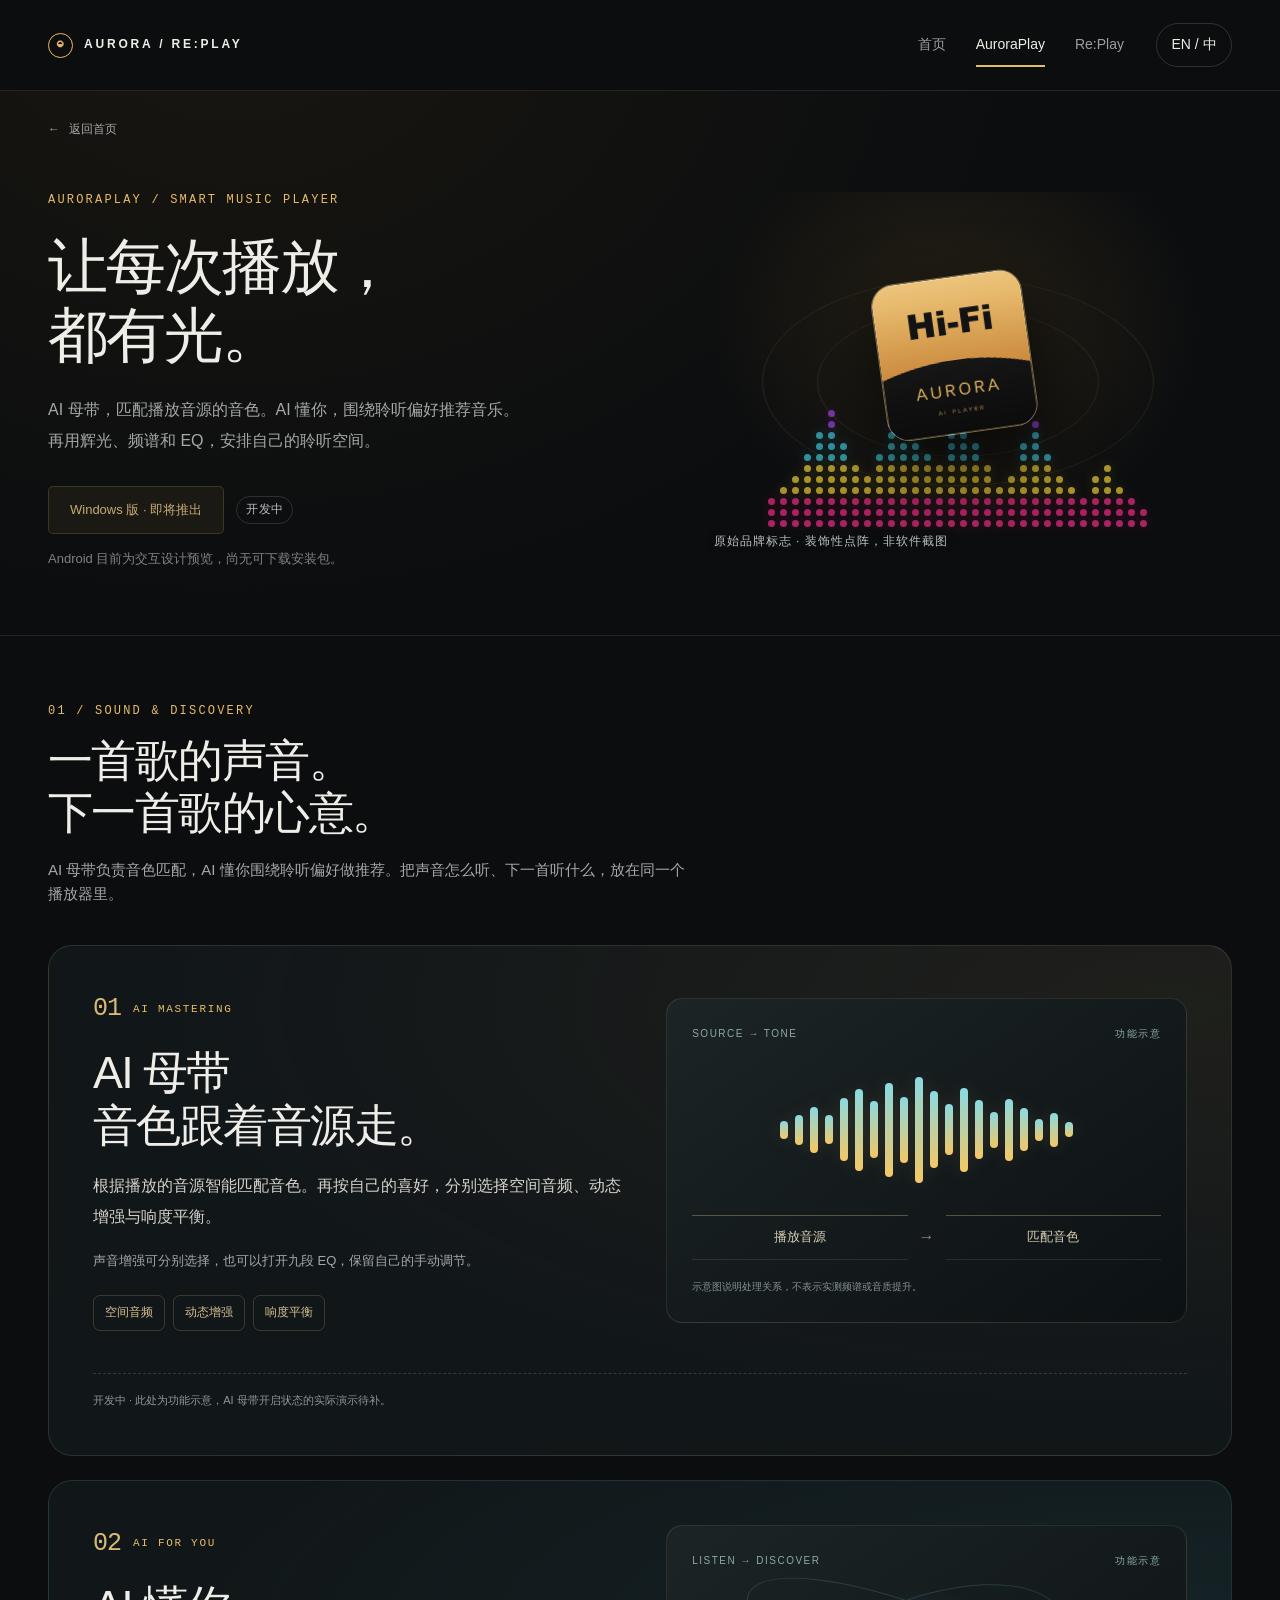
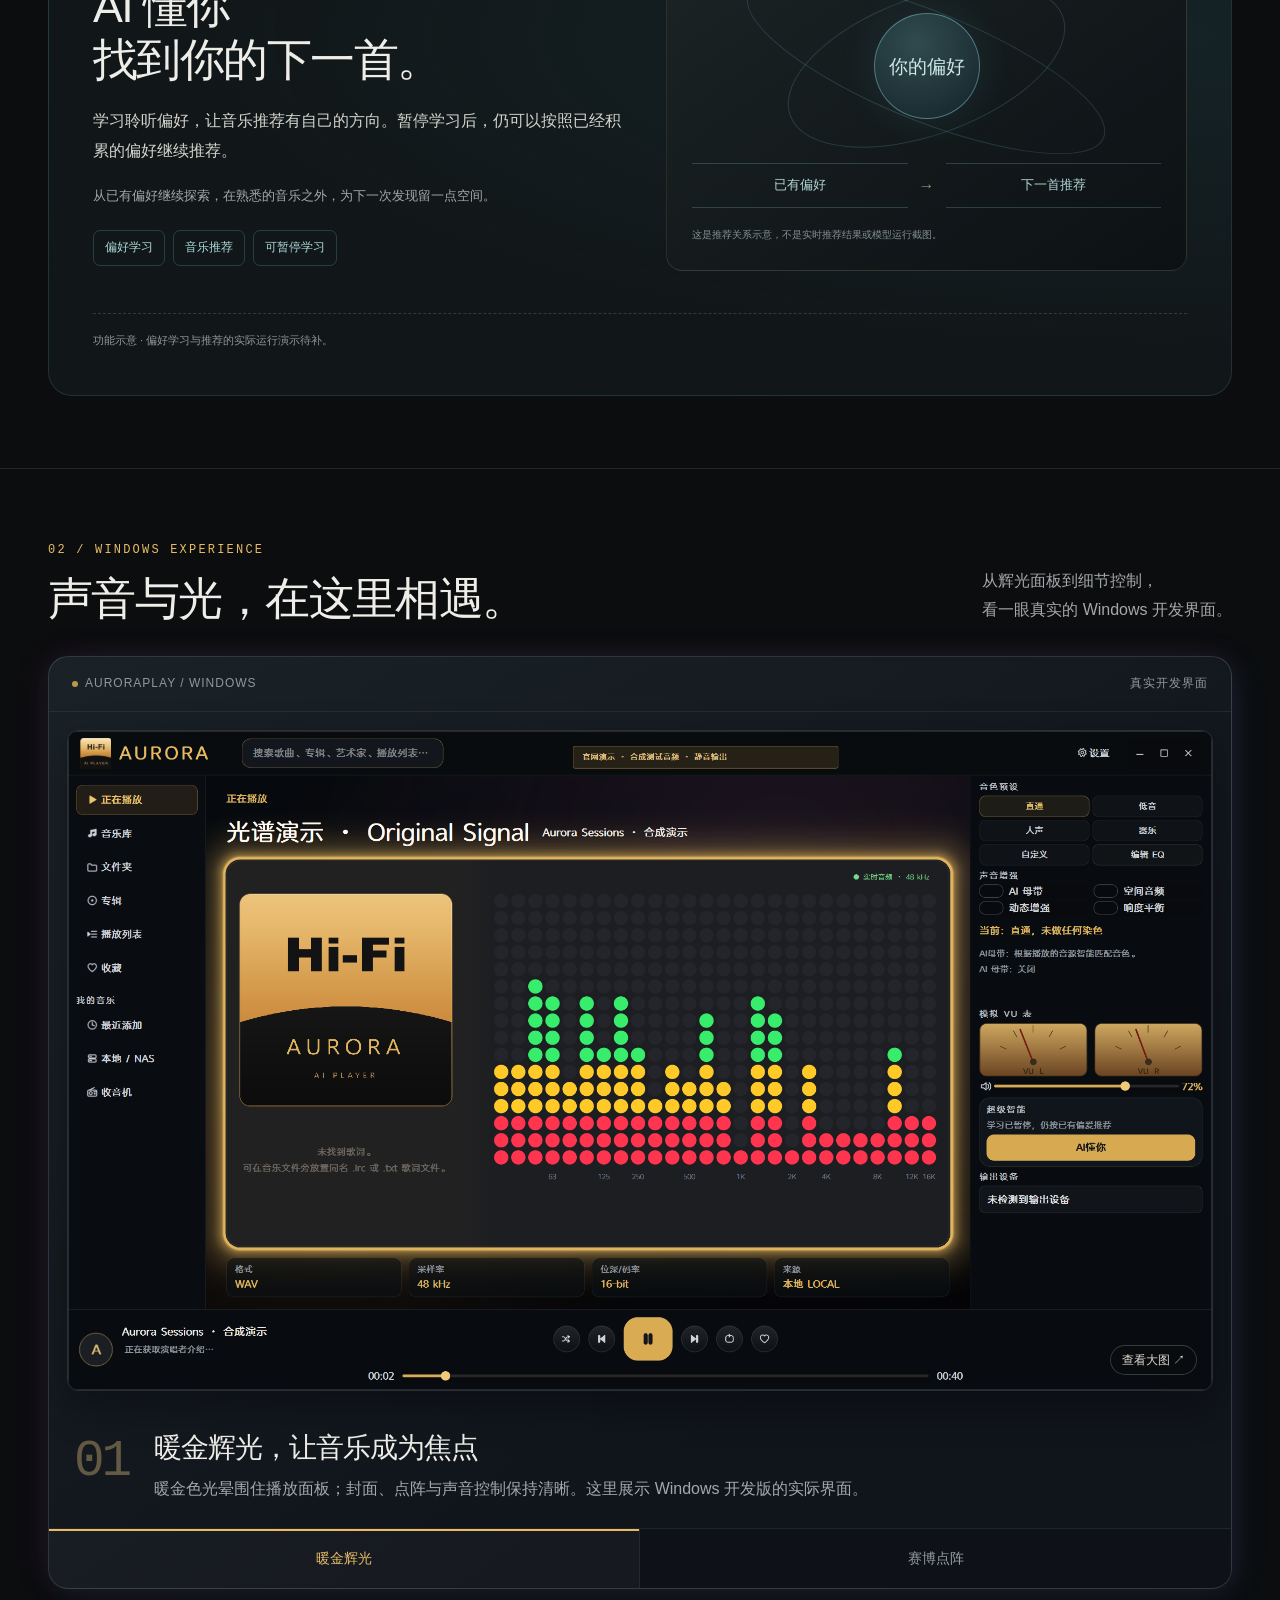
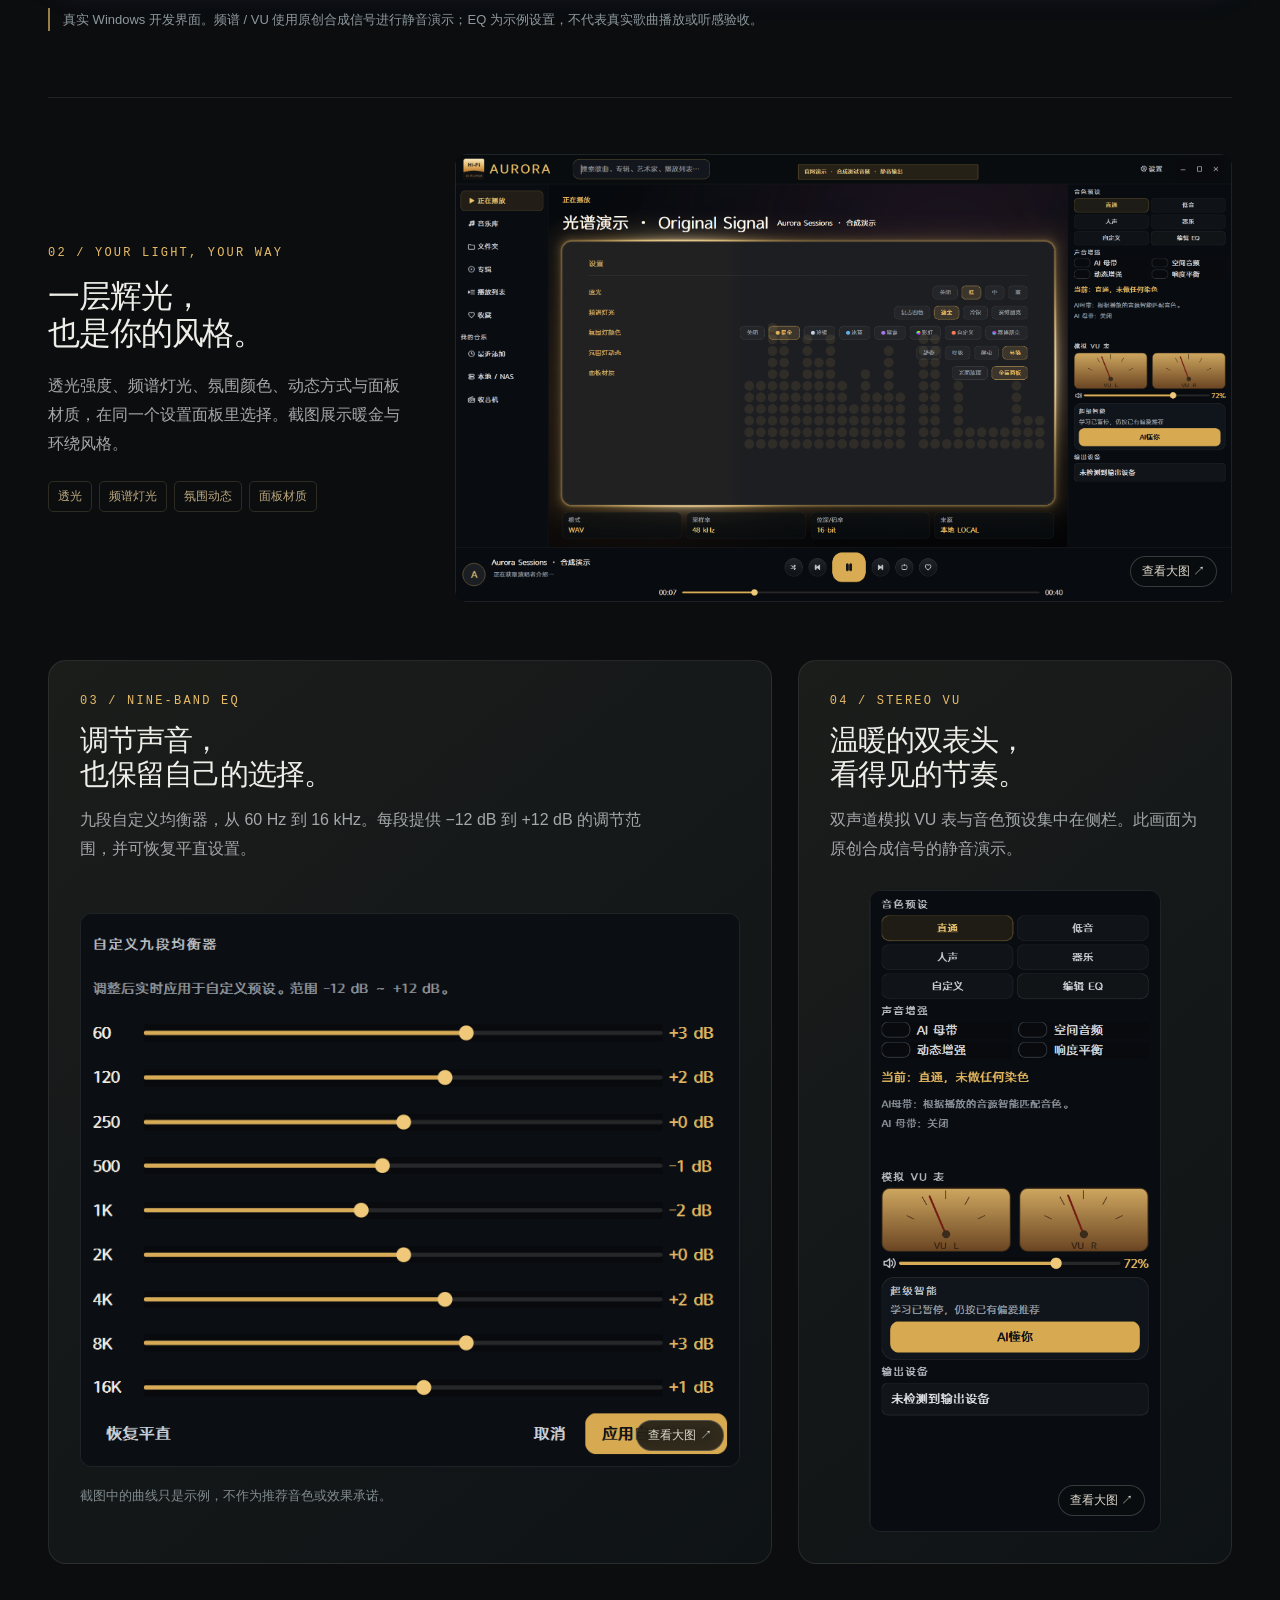
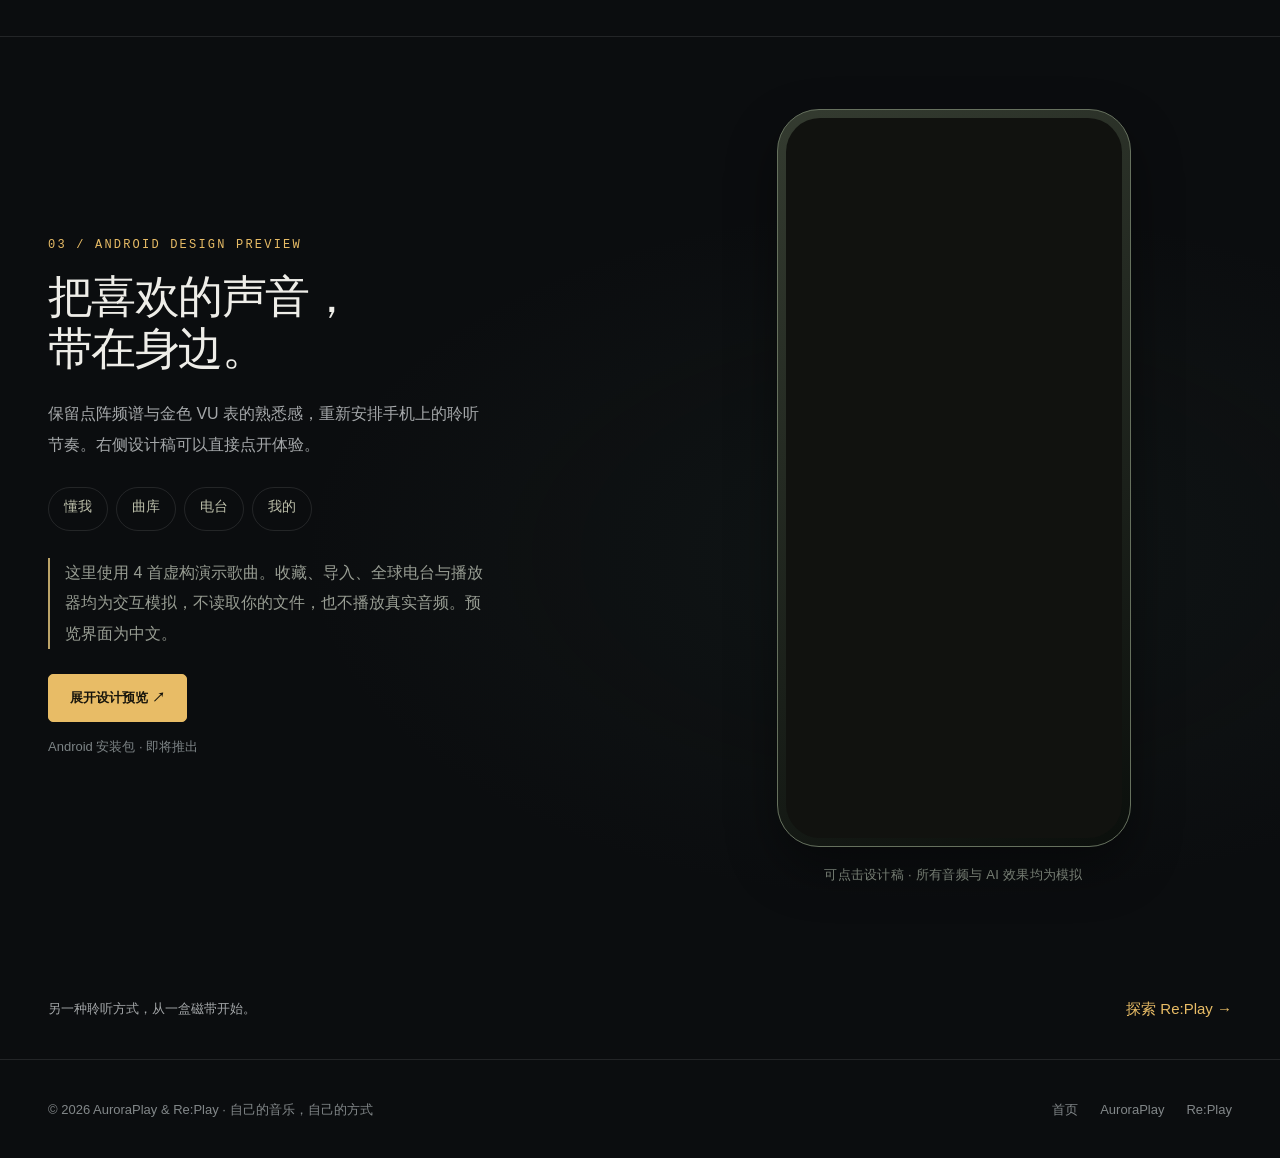
==== commit e720285c: "Fix narrow-screen overflow and tighten feature captions" ====
--- a/docs/auroraplay.html
+++ b/docs/auroraplay.html
@@ -1 +1 @@
-<!doctype html><html lang="zh-CN"><head><meta charset="utf-8"><meta name="viewport" content="width=device-width,initial-scale=1"><meta name="description" content="探索 AuroraPlay 的 AI 母带、AI 懂你、辉光频谱与九段 EQ，查看真实 Windows 开发界面和 Android 设计预览。"><meta name="theme-color" content="#0b0d0f"><meta name="robots" content="index,follow"><title>AuroraPlay｜让每次播放，都有光</title><link rel="icon" href="assets/images/17fd0ee9f0f961b1a147cc72.png"><link rel="stylesheet" href="assets/site.css?v=20261005-features"></head><body class="" data-title-zh="AuroraPlay｜让每次播放，都有光" data-title-en="AuroraPlay | A little light in every listen"><a class="skip" href="#main"><span data-zh="跳到内容" data-en="Skip to content">跳到内容</span></a><header class="header"><div class="wrap header-inner"><a class="studio" data-local="index.html" href="index.html"><span class="studio-symbol" aria-hidden="true">◒</span>AURORA / RE:PLAY</a><nav class="main-nav" aria-label="Main navigation"><a data-local="index.html" href="index.html"><span data-zh="首页" data-en="Home">首页</span></a><a data-local="auroraplay.html" href="auroraplay.html" aria-current="page"><span data-zh="AuroraPlay" data-en="AuroraPlay">AuroraPlay</span></a><a data-local="replay.html" href="replay.html"><span data-zh="Re:Play" data-en="Re:Play">Re:Play</span></a></nav><button class="lang" id="language" type="button" aria-label="切换为英文">EN / 中</button></div></header><main id="main"><div class="wrap"><a class="back" href="index.html" data-local="index.html"><span aria-hidden="true">←</span><span data-zh="返回首页" data-en="Back to home">返回首页</span></a><section class="hero"><div><div class="eyebrow">AURORAPLAY / SMART MUSIC PLAYER</div><h1 data-zh="让每次播放，&lt;br&gt;都有光。" data-en="A little light.&lt;br&gt;In every listen.">让每次播放，<br>都有光。</h1><p data-zh="AI 母带，匹配播放音源的音色。AI 懂你，围绕聆听偏好推荐音乐。再用辉光、频谱和 EQ，安排自己的聆听空间。" data-en="AI Mastering matches tonal settings to the source. AI For You recommends around your listening preferences. Add glow, spectrum and EQ to make the space your own.">AI 母带，匹配播放音源的音色。AI 懂你，围绕聆听偏好推荐音乐。再用辉光、频谱和 EQ，安排自己的聆听空间。</p><div class="actions"><button class="button" type="button" disabled><span data-zh="Windows 版 · 即将推出" data-en="Windows · Coming soon">Windows 版 · 即将推出</span></button><span class="badge"><span data-zh="开发中" data-en="In development">开发中</span></span></div><p class="support-note" data-zh="Android 目前为交互设计预览，尚无可下载安装包。" data-en="Android is an interactive design preview. An installable app is not yet available.">Android 目前为交互设计预览，尚无可下载安装包。</p></div><div class="brand-stage"><img class="logo-card" src="assets/images/17fd0ee9f0f961b1a147cc72.png" alt="AURORA 原始 Hi-Fi AI Player 标志" width="620" height="646" decoding="async"><div class="spectrum-art" aria-hidden="true"><span><i style="--c:#fc318d"></i><i style="--c:#fc318d"></i><i style="--c:#fc318d"></i></span><span><i style="--c:#fc318d"></i><i style="--c:#fc318d"></i><i style="--c:#fc318d"></i><i style="--c:#ffdc3c"></i></span><span><i style="--c:#fc318d"></i><i style="--c:#fc318d"></i><i style="--c:#fc318d"></i><i style="--c:#ffdc3c"></i><i style="--c:#ffdc3c"></i></span><span><i style="--c:#fc318d"></i><i style="--c:#fc318d"></i><i style="--c:#fc318d"></i><i style="--c:#ffdc3c"></i><i style="--c:#ffdc3c"></i><i style="--c:#ffdc3c"></i><i style="--c:#43d7ee"></i></span><span><i style="--c:#fc318d"></i><i style="--c:#fc318d"></i><i style="--c:#fc318d"></i><i style="--c:#ffdc3c"></i><i style="--c:#ffdc3c"></i><i style="--c:#ffdc3c"></i><i style="--c:#43d7ee"></i><i style="--c:#43d7ee"></i><i style="--c:#43d7ee"></i></span><span><i style="--c:#fc318d"></i><i style="--c:#fc318d"></i><i style="--c:#fc318d"></i><i style="--c:#ffdc3c"></i><i style="--c:#ffdc3c"></i><i style="--c:#ffdc3c"></i><i style="--c:#43d7ee"></i><i style="--c:#43d7ee"></i><i style="--c:#43d7ee"></i><i style="--c:#a948f8"></i><i style="--c:#a948f8"></i></span><span><i style="--c:#fc318d"></i><i style="--c:#fc318d"></i><i style="--c:#fc318d"></i><i style="--c:#ffdc3c"></i><i style="--c:#ffdc3c"></i><i style="--c:#ffdc3c"></i><i style="--c:#43d7ee"></i><i style="--c:#43d7ee"></i></span><span><i style="--c:#fc318d"></i><i style="--c:#fc318d"></i><i style="--c:#fc318d"></i><i style="--c:#ffdc3c"></i><i style="--c:#ffdc3c"></i><i style="--c:#ffdc3c"></i></span><span><i style="--c:#fc318d"></i><i style="--c:#fc318d"></i><i style="--c:#fc318d"></i><i style="--c:#ffdc3c"></i><i style="--c:#ffdc3c"></i></span><span><i style="--c:#fc318d"></i><i style="--c:#fc318d"></i><i style="--c:#fc318d"></i><i style="--c:#ffdc3c"></i><i style="--c:#ffdc3c"></i><i style="--c:#ffdc3c"></i><i style="--c:#43d7ee"></i></span><span><i style="--c:#fc318d"></i><i style="--c:#fc318d"></i><i style="--c:#fc318d"></i><i style="--c:#ffdc3c"></i><i style="--c:#ffdc3c"></i><i style="--c:#ffdc3c"></i><i style="--c:#43d7ee"></i><i style="--c:#43d7ee"></i><i style="--c:#43d7ee"></i><i style="--c:#a948f8"></i></span><span><i style="--c:#fc318d"></i><i style="--c:#fc318d"></i><i style="--c:#fc318d"></i><i style="--c:#ffdc3c"></i><i style="--c:#ffdc3c"></i><i style="--c:#ffdc3c"></i><i style="--c:#43d7ee"></i><i style="--c:#43d7ee"></i><i style="--c:#43d7ee"></i><i style="--c:#a948f8"></i><i style="--c:#a948f8"></i><i style="--c:#a948f8"></i></span><span><i style="--c:#fc318d"></i><i style="--c:#fc318d"></i><i style="--c:#fc318d"></i><i style="--c:#ffdc3c"></i><i style="--c:#ffdc3c"></i><i style="--c:#ffdc3c"></i><i style="--c:#43d7ee"></i><i style="--c:#43d7ee"></i><i style="--c:#43d7ee"></i></span><span><i style="--c:#fc318d"></i><i style="--c:#fc318d"></i><i style="--c:#fc318d"></i><i style="--c:#ffdc3c"></i><i style="--c:#ffdc3c"></i><i style="--c:#ffdc3c"></i><i style="--c:#43d7ee"></i></span><span><i style="--c:#fc318d"></i><i style="--c:#fc318d"></i><i style="--c:#fc318d"></i><i style="--c:#ffdc3c"></i><i style="--c:#ffdc3c"></i><i style="--c:#ffdc3c"></i></span><span><i style="--c:#fc318d"></i><i style="--c:#fc318d"></i><i style="--c:#fc318d"></i><i style="--c:#ffdc3c"></i><i style="--c:#ffdc3c"></i><i style="--c:#ffdc3c"></i><i style="--c:#43d7ee"></i><i style="--c:#43d7ee"></i><i style="--c:#43d7ee"></i></span><span><i style="--c:#fc318d"></i><i style="--c:#fc318d"></i><i style="--c:#fc318d"></i><i style="--c:#ffdc3c"></i><i style="--c:#ffdc3c"></i><i style="--c:#ffdc3c"></i><i style="--c:#43d7ee"></i><i style="--c:#43d7ee"></i><i style="--c:#43d7ee"></i><i style="--c:#a948f8"></i><i style="--c:#a948f8"></i></span><span><i style="--c:#fc318d"></i><i style="--c:#fc318d"></i><i style="--c:#fc318d"></i><i style="--c:#ffdc3c"></i><i style="--c:#ffdc3c"></i><i style="--c:#ffdc3c"></i><i style="--c:#43d7ee"></i><i style="--c:#43d7ee"></i></span><span><i style="--c:#fc318d"></i><i style="--c:#fc318d"></i><i style="--c:#fc318d"></i><i style="--c:#ffdc3c"></i><i style="--c:#ffdc3c"></i><i style="--c:#ffdc3c"></i></span><span><i style="--c:#fc318d"></i><i style="--c:#fc318d"></i><i style="--c:#fc318d"></i><i style="--c:#ffdc3c"></i></span><span><i style="--c:#fc318d"></i><i style="--c:#fc318d"></i><i style="--c:#fc318d"></i><i style="--c:#ffdc3c"></i><i style="--c:#ffdc3c"></i></span><span><i style="--c:#fc318d"></i><i style="--c:#fc318d"></i><i style="--c:#fc318d"></i><i style="--c:#ffdc3c"></i><i style="--c:#ffdc3c"></i><i style="--c:#ffdc3c"></i><i style="--c:#43d7ee"></i><i style="--c:#43d7ee"></i></span><span><i style="--c:#fc318d"></i><i style="--c:#fc318d"></i><i style="--c:#fc318d"></i><i style="--c:#ffdc3c"></i><i style="--c:#ffdc3c"></i><i style="--c:#ffdc3c"></i><i style="--c:#43d7ee"></i><i style="--c:#43d7ee"></i><i style="--c:#43d7ee"></i><i style="--c:#a948f8"></i></span><span><i style="--c:#fc318d"></i><i style="--c:#fc318d"></i><i style="--c:#fc318d"></i><i style="--c:#ffdc3c"></i><i style="--c:#ffdc3c"></i><i style="--c:#ffdc3c"></i><i style="--c:#43d7ee"></i></span><span><i style="--c:#fc318d"></i><i style="--c:#fc318d"></i><i style="--c:#fc318d"></i><i style="--c:#ffdc3c"></i><i style="--c:#ffdc3c"></i></span><span><i style="--c:#fc318d"></i><i style="--c:#fc318d"></i><i style="--c:#fc318d"></i><i style="--c:#ffdc3c"></i></span><span><i style="--c:#fc318d"></i><i style="--c:#fc318d"></i><i style="--c:#fc318d"></i></span><span><i style="--c:#fc318d"></i><i style="--c:#fc318d"></i><i style="--c:#fc318d"></i><i style="--c:#ffdc3c"></i><i style="--c:#ffdc3c"></i></span><span><i style="--c:#fc318d"></i><i style="--c:#fc318d"></i><i style="--c:#fc318d"></i><i style="--c:#ffdc3c"></i><i style="--c:#ffdc3c"></i><i style="--c:#ffdc3c"></i></span><span><i style="--c:#fc318d"></i><i style="--c:#fc318d"></i><i style="--c:#fc318d"></i><i style="--c:#ffdc3c"></i></span><span><i style="--c:#fc318d"></i><i style="--c:#fc318d"></i><i style="--c:#fc318d"></i></span><span><i style="--c:#fc318d"></i><i style="--c:#fc318d"></i></span></div><span class="visual-label"><span data-zh="原始品牌标志 · 装饰性点阵，非软件截图" data-en="Original brand mark · Decorative spectrum, not app UI">原始品牌标志 · 装饰性点阵，非软件截图</span></span></div></section></div><section class="section focus-section"><div class="wrap"><div class="focus-intro"><div class="eyebrow">01 / SOUND &amp; DISCOVERY</div><h2 data-zh="一首歌的声音。&lt;br&gt;下一首歌的心意。" data-en="The sound of this song.&lt;br&gt;The feeling of the next.">一首歌的声音。<br>下一首歌的心意。</h2><p data-zh="AI 母带负责音色匹配，AI 懂你围绕聆听偏好做推荐。把声音怎么听、下一首听什么，放在同一个播放器里。" data-en="AI Mastering matches tonal settings to the source. AI For You recommends music around listening preferences. How it sounds and what comes next, together in one player.">AI 母带负责音色匹配，AI 懂你围绕聆听偏好做推荐。把声音怎么听、下一首听什么，放在同一个播放器里。</p></div><article class="focus-card"><div class="focus-copy"><div class="focus-kicker"><b>01</b> AI MASTERING</div><h3 data-zh="AI 母带&lt;br&gt;让音色跟着音源走。" data-en="AI Mastering&lt;br&gt;Tone follows the source.">AI 母带<br>让音色跟着音源走。</h3><p class="focus-lead" data-zh="根据播放的音源智能匹配音色。再按自己的喜好，分别选择空间音频、动态增强与响度平衡。" data-en="Match tonal settings to the playing source. Then choose spatial audio, dynamic enhancement and loudness balance to suit your listening.">根据播放的音源智能匹配音色。再按自己的喜好，分别选择空间音频、动态增强与响度平衡。</p><p data-zh="声音增强可分别选择，也可以打开九段 EQ，保留自己的手动调节。" data-en="Choose each sound enhancement separately, or open the nine-band EQ to make your own adjustments.">声音增强可分别选择，也可以打开九段 EQ，保留自己的手动调节。</p><div class="focus-tags"><span data-zh="空间音频" data-en="Spatial audio">空间音频</span><span data-zh="动态增强" data-en="Dynamic enhancement">动态增强</span><span data-zh="响度平衡" data-en="Loudness balance">响度平衡</span></div></div><div class="feature-art"><div class="art-label"><span>SOURCE → TONE</span><span data-zh="功能示意" data-en="FEATURE DIAGRAM">功能示意</span></div><div class="signal-bars" aria-hidden="true"><i style="--h:18px"></i><i style="--h:30px"></i><i style="--h:46px"></i><i style="--h:29px"></i><i style="--h:63px"></i><i style="--h:82px"></i><i style="--h:57px"></i><i style="--h:94px"></i><i style="--h:66px"></i><i style="--h:106px"></i><i style="--h:77px"></i><i style="--h:51px"></i><i style="--h:84px"></i><i style="--h:59px"></i><i style="--h:36px"></i><i style="--h:62px"></i><i style="--h:43px"></i><i style="--h:22px"></i><i style="--h:34px"></i><i style="--h:15px"></i></div><div class="flow-line"><span data-zh="播放音源" data-en="Playing source">播放音源</span><i aria-hidden="true">→</i><span data-zh="匹配音色" data-en="Tonal matching">匹配音色</span></div><p class="art-footnote" data-zh="示意图说明处理关系，不表示实测频谱或音质提升。" data-en="This diagram explains the relationship. It is not a measured spectrum or evidence of improved source quality.">示意图说明处理关系，不表示实测频谱或音质提升。</p></div><p class="capture-gap" data-zh="运行画面待补：目前提供的 AI 母带截图处于关闭 / 直通状态，因此未用作开启效果展示。" data-en="Running capture pending: the supplied AI Mastering image shows the feature off in pass-through, so it is not presented as an active-effect demonstration.">运行画面待补：目前提供的 AI 母带截图处于关闭 / 直通状态，因此未用作开启效果展示。</p></article><article class="focus-card taste"><div class="focus-copy"><div class="focus-kicker"><b>02</b> AI FOR YOU</div><h3 data-zh="AI 懂你&lt;br&gt;从偏好，找到下一首。" data-en="AI For You&lt;br&gt;Let preferences lead.">AI 懂你<br>从偏好，找到下一首。</h3><p class="focus-lead" data-zh="学习聆听偏好，让音乐推荐有自己的方向。暂停学习后，仍可以按照已经积累的偏好继续推荐。" data-en="Learn listening preferences and give recommendations a personal direction. When learning is paused, existing preferences can still guide recommendations.">学习聆听偏好，让音乐推荐有自己的方向。暂停学习后，仍可以按照已经积累的偏好继续推荐。</p><p data-zh="从已有偏好继续探索，在熟悉的音乐之外，为下一次发现留一点空间。" data-en="Explore from your existing preferences, with room for another discovery alongside familiar music.">从已有偏好继续探索，在熟悉的音乐之外，为下一次发现留一点空间。</p><div class="focus-tags"><span data-zh="偏好学习" data-en="Preference learning">偏好学习</span><span data-zh="音乐推荐" data-en="Music recommendations">音乐推荐</span><span data-zh="可暂停学习" data-en="Pause learning">可暂停学习</span></div></div><div class="feature-art"><div class="art-label"><span>LISTEN → DISCOVER</span><span data-zh="功能示意" data-en="FEATURE DIAGRAM">功能示意</span></div><div class="taste-orbit" aria-hidden="true"><div class="taste-core"><span data-zh="你的偏好" data-en="Your taste">你的偏好</span></div></div><div class="flow-line"><span data-zh="已有偏好" data-en="Saved preferences">已有偏好</span><i aria-hidden="true">→</i><span data-zh="下一首推荐" data-en="What to play next">下一首推荐</span></div><p class="art-footnote" data-zh="这是推荐关系示意，不是实时推荐结果或模型运行截图。" data-en="An explanation of the recommendation flow, not live results or a model execution capture.">这是推荐关系示意，不是实时推荐结果或模型运行截图。</p></div><p class="capture-gap" data-zh="运行画面待补：正常输出设备下的学习与推荐界面尚未补齐。" data-en="Running capture pending: a learning and recommendation view with a working output device is still to be supplied.">运行画面待补：正常输出设备下的学习与推荐界面尚未补齐。</p></article></div></section><section class="section"><div class="wrap"><div class="section-head"><div><div class="eyebrow">02 / WINDOWS EXPERIENCE</div><h2 data-zh="声音与光，在这里相遇。" data-en="Where sound meets light.">声音与光，在这里相遇。</h2></div><p data-zh="从辉光面板到细节控制，&lt;br&gt;看一眼真实的 Windows 开发界面。" data-en="From the glowing stage to the finest controls.&lt;br&gt;A look at the real Windows development interface.">从辉光面板到细节控制，<br>看一眼真实的 Windows 开发界面。</p></div><div class="windows-stage"><div class="stage-top"><span><i class="stage-dot"></i>AURORAPLAY / WINDOWS</span><span data-zh="真实开发界面" data-en="ACTUAL DEVELOPMENT UI">真实开发界面</span></div><div class="capture-gallery" role="tabpanel" id="windows-panel"><button type="button" class="capture-button" data-capture="glow" data-gallery-shot="0" aria-label="查看 AuroraPlay 暖金辉光与点阵频谱，原创合成信号静音演示 大图"><img src="assets/images/0b88bee83a4cb7e8a07bb0ff.png" alt="AuroraPlay 暖金辉光与点阵频谱，原创合成信号静音演示" width="2125" height="1225" decoding="async"><span class="capture-hint"><span data-zh="查看大图 ↗" data-en="View full image ↗">查看大图 ↗</span></span></button><button type="button" class="capture-button" data-capture="cyber" data-gallery-shot="1" hidden aria-label="查看 AuroraPlay 赛博辉光与彩色点阵频谱，原创合成信号静音演示 大图"><img src="assets/images/4aede59e918a4ea05a26a644.png" alt="AuroraPlay 赛博辉光与彩色点阵频谱，原创合成信号静音演示" width="2125" height="1225" decoding="async" loading="lazy"><span class="capture-hint"><span data-zh="查看大图 ↗" data-en="View full image ↗">查看大图 ↗</span></span></button></div><div class="capture-meta" aria-live="polite"><div id="feature-number" class="pending-number" aria-hidden="true">01</div><div><h3 id="feature-title">暖金辉光，让音乐成为焦点</h3><p id="feature-description">Windows 开发版实际界面。</p></div></div><div class="shot-tabs" role="tablist" aria-label="Windows appearance previews"><button type="button" class="shot-tab" role="tab" aria-controls="windows-panel" aria-selected="true" tabindex="0"><span data-zh="暖金辉光" data-en="Warm gold">暖金辉光</span></button><button type="button" class="shot-tab" role="tab" aria-controls="windows-panel" aria-selected="false" tabindex="-1"><span data-zh="赛博点阵" data-en="Cyber spectrum">赛博点阵</span></button></div></div><p class="screenshot-caption" data-zh="真实 Windows 开发界面。频谱 / VU 使用原创合成信号进行静音演示；EQ 为示例设置，不代表真实歌曲播放或听感验收。" data-en="Actual Windows development interface. Spectrum and VU use an original synthetic signal with muted output. EQ settings are illustrative; these captures do not demonstrate real-song playback or listening validation.">真实 Windows 开发界面。频谱 / VU 使用原创合成信号进行静音演示；EQ 为示例设置，不代表真实歌曲播放或听感验收。</p><div class="feature-settings"><div><div class="eyebrow">02 / YOUR LIGHT, YOUR WAY</div><h3 data-zh="一层辉光，&lt;br&gt;也是你的风格。" data-en="Your glow.&lt;br&gt;Your style.">一层辉光，<br>也是你的风格。</h3><p data-zh="透光强度、频谱灯光、氛围颜色、动态方式与面板材质，在同一个设置面板里选择。截图展示暖金与环绕风格。" data-en="Choose translucency, spectrum colors, ambient lighting, motion and panel material in one settings panel. The capture shows warm gold and surround styling.">透光强度、频谱灯光、氛围颜色、动态方式与面板材质，在同一个设置面板里选择。截图展示暖金与环绕风格。</p><div class="setting-tags"><span data-zh="透光" data-en="Translucency">透光</span><span data-zh="频谱灯光" data-en="Spectrum light">频谱灯光</span><span data-zh="氛围动态" data-en="Ambient motion">氛围动态</span><span data-zh="面板材质" data-en="Panel material">面板材质</span></div></div><button type="button" class="capture-button" data-capture="settings"  aria-label="查看 AuroraPlay Windows 发光、频谱与面板外观设置 大图"><img src="assets/images/9924e5216722eb9ff11fb5ed.png" alt="AuroraPlay Windows 发光、频谱与面板外观设置" width="2125" height="1225" decoding="async" loading="lazy"><span class="capture-hint"><span data-zh="查看大图 ↗" data-en="View full image ↗">查看大图 ↗</span></span></button></div><div class="sound-detail-grid"><article class="sound-card eq"><div class="eyebrow">03 / NINE-BAND EQ</div><h3 data-zh="调节声音，&lt;br&gt;也保留自己的选择。" data-en="Shape the sound.&lt;br&gt;Keep your own choices.">调节声音，<br>也保留自己的选择。</h3><p data-zh="九段自定义均衡器，从 60 Hz 到 16 kHz。每段提供 −12 dB 到 +12 dB 的调节范围，并可恢复平直设置。" data-en="Nine custom EQ bands, from 60 Hz to 16 kHz, with −12 dB to +12 dB adjustment and a reset-to-flat option.">九段自定义均衡器，从 60 Hz 到 16 kHz。每段提供 −12 dB 到 +12 dB 的调节范围，并可恢复平直设置。</p><button type="button" class="capture-button" data-capture="eq"  aria-label="查看 AuroraPlay 九段均衡器，当前滑杆为示例设置 大图"><img src="assets/images/4359723c76250b23baca9771.png" alt="AuroraPlay 九段均衡器，当前滑杆为示例设置" width="775" height="650" decoding="async" loading="lazy"><span class="capture-hint"><span data-zh="查看大图 ↗" data-en="View full image ↗">查看大图 ↗</span></span></button><p class="detail-footnote" data-zh="截图中的曲线只是示例，不作为推荐音色或效果承诺。" data-en="The displayed curve is an example, not a recommended tuning or a promised result.">截图中的曲线只是示例，不作为推荐音色或效果承诺。</p></article><article class="sound-card vu"><div class="eyebrow">04 / STEREO VU</div><h3 data-zh="温暖的双表头，&lt;br&gt;看得见的节奏。" data-en="Twin golden meters.&lt;br&gt;A rhythm you can see.">温暖的双表头，<br>看得见的节奏。</h3><p data-zh="双声道模拟 VU 表与音色预设集中在侧栏。此画面为原创合成信号的静音演示。" data-en="Stereo analog-style VU meters sit alongside tonal presets. This capture uses a muted, original synthetic signal.">双声道模拟 VU 表与音色预设集中在侧栏。此画面为原创合成信号的静音演示。</p><button type="button" class="capture-button" data-capture="vu"  aria-label="查看 AuroraPlay 声音侧栏与双声道 VU 表，原创合成信号静音演示 大图"><img src="assets/images/1e3a2748008cc0153f4b7725.png" alt="AuroraPlay 声音侧栏与双声道 VU 表，原创合成信号静音演示" width="450" height="993" decoding="async" loading="lazy"><span class="capture-hint"><span data-zh="查看大图 ↗" data-en="View full image ↗">查看大图 ↗</span></span></button></article></div></div></section><section class="section android-section"><div class="wrap android-layout"><div class="android-copy"><div class="eyebrow">03 / ANDROID DESIGN PREVIEW</div><h2 data-zh="把喜欢的声音，&lt;br&gt;带在身边。" data-en="Take your kind&lt;br&gt;of sound with you.">把喜欢的声音，<br>带在身边。</h2><p data-zh="保留点阵频谱与金色 VU 表的熟悉感，重新安排手机上的聆听节奏。右侧设计稿可以直接点开体验。" data-en="The familiar dot-matrix spectrum and golden VU meters, rethought for a phone. Tap through the interactive design preview.">保留点阵频谱与金色 VU 表的熟悉感，重新安排手机上的聆听节奏。右侧设计稿可以直接点开体验。</p><div class="android-nav"><span data-zh="懂我" data-en="For you">懂我</span><span data-zh="曲库" data-en="Library">曲库</span><span data-zh="电台" data-en="Radio">电台</span><span data-zh="我的" data-en="My music">我的</span></div><p class="demo-note" data-zh="这里使用 4 首虚构演示歌曲。收藏、导入、全球电台与播放器均为交互模拟，不读取你的文件，也不播放真实音频。预览界面为中文。" data-en="This preview uses four fictional demo tracks. Favorites, import, radio and playback are simulated. It does not read your files or play real audio. Preview UI is in Chinese.">这里使用 4 首虚构演示歌曲。收藏、导入、全球电台与播放器均为交互模拟，不读取你的文件，也不播放真实音频。预览界面为中文。</p><div class="preview-control"><button type="button" class="button primary" id="open-android"><span data-zh="展开设计预览 ↗" data-en="Expand design preview ↗">展开设计预览 ↗</span></button></div><p class="support-note" data-zh="Android 安装包 · 即将推出" data-en="Android installer · Coming soon">Android 安装包 · 即将推出</p></div><div><div class="phone-stage"><div class="phone-shell"><iframe src="assets/android-preview.html" data-ready="true" data-android="inline" title="AURORA Android 中文交互设计预览（虚构演示内容）" sandbox="allow-scripts" loading="lazy"></iframe></div></div><p class="phone-caption" data-zh="可点击设计稿 · 所有音频与 AI 效果均为模拟" data-en="Interactive design draft · Audio and AI effects are simulated">可点击设计稿 · 所有音频与 AI 效果均为模拟</p></div></div></section><div class="wrap next-product"><p data-zh="另一种聆听方式，从一盒磁带开始。" data-en="Another way to listen begins with a cassette.">另一种聆听方式，从一盒磁带开始。</p><a href="replay.html" data-local="replay.html"><span data-zh="探索 Re:Play →" data-en="Explore Re:Play →">探索 Re:Play →</span></a></div></main><footer class="footer"><div class="wrap footer-inner"><div>© 2026 AuroraPlay & Re:Play <span aria-hidden="true"> · </span><span data-zh="自己的音乐，自己的方式" data-en="Your music, your way">自己的音乐，自己的方式</span></div><div class="footer-links"><a href="index.html" data-local="index.html"><span data-zh="首页" data-en="Home">首页</span></a><a href="auroraplay.html" data-local="auroraplay.html">AuroraPlay</a><a href="replay.html" data-local="replay.html">Re:Play</a></div></div></footer><div class="modal" id="android-modal" role="dialog" aria-modal="true" aria-label="Android design preview" aria-hidden="true"><button type="button" class="modal-close" id="close-android"><span data-zh="关闭预览 ×" data-en="Close preview ×">关闭预览 ×</span></button><iframe data-android="expanded" name="aurora-expanded-preview" title="AURORA Android expanded design preview" sandbox="allow-scripts"></iframe></div><div class="modal capture-modal" id="capture-modal" role="dialog" aria-modal="true" aria-label="Windows screenshot detail" aria-hidden="true"><button class="zoom-size" id="capture-size" type="button" aria-pressed="false"><span data-zh="切换原始尺寸" data-en="Toggle original size">切换原始尺寸</span></button><button class="modal-close" id="capture-close" type="button"><span data-zh="关闭大图 ×" data-en="Close image ×">关闭大图 ×</span></button><div class="image-scroll" id="capture-scroll" tabindex="0" role="region" aria-label="图片细节，可用方向键滚动"><img id="capture-full" src="assets/images/0b88bee83a4cb7e8a07bb0ff.png" alt="Windows 开发界面大图"></div><p data-zh="真实 Windows 开发界面 · 原创合成信号静音演示 · EQ 为示例设置" data-en="Actual Windows development UI · Muted original synthetic signal · Example EQ settings">真实 Windows 开发界面 · 原创合成信号静音演示 · EQ 为示例设置</p></div><script src="assets/site.js" defer></script></body></html>+<!doctype html><html lang="zh-CN"><head><meta charset="utf-8"><meta name="viewport" content="width=device-width,initial-scale=1"><meta name="description" content="探索 AuroraPlay 的 AI 母带、AI 懂你、辉光频谱与九段 EQ，查看真实 Windows 开发界面和 Android 设计预览。"><meta name="theme-color" content="#0b0d0f"><meta name="robots" content="index,follow"><title>AuroraPlay｜让每次播放，都有光</title><link rel="icon" href="assets/images/17fd0ee9f0f961b1a147cc72.png"><link rel="stylesheet" href="assets/site.css?v=20261005-features-2"></head><body class="" data-title-zh="AuroraPlay｜让每次播放，都有光" data-title-en="AuroraPlay | A little light in every listen"><a class="skip" href="#main"><span data-zh="跳到内容" data-en="Skip to content">跳到内容</span></a><header class="header"><div class="wrap header-inner"><a class="studio" data-local="index.html" href="index.html"><span class="studio-symbol" aria-hidden="true">◒</span>AURORA / RE:PLAY</a><nav class="main-nav" aria-label="Main navigation"><a data-local="index.html" href="index.html"><span data-zh="首页" data-en="Home">首页</span></a><a data-local="auroraplay.html" href="auroraplay.html" aria-current="page"><span data-zh="AuroraPlay" data-en="AuroraPlay">AuroraPlay</span></a><a data-local="replay.html" href="replay.html"><span data-zh="Re:Play" data-en="Re:Play">Re:Play</span></a></nav><button class="lang" id="language" type="button" aria-label="切换为英文">EN / 中</button></div></header><main id="main"><div class="wrap"><a class="back" href="index.html" data-local="index.html"><span aria-hidden="true">←</span><span data-zh="返回首页" data-en="Back to home">返回首页</span></a><section class="hero"><div><div class="eyebrow">AURORAPLAY / SMART MUSIC PLAYER</div><h1 data-zh="让每次播放，&lt;br&gt;都有光。" data-en="A little light.&lt;br&gt;In every listen.">让每次播放，<br>都有光。</h1><p data-zh="AI 母带，匹配播放音源的音色。AI 懂你，围绕聆听偏好推荐音乐。再用辉光、频谱和 EQ，安排自己的聆听空间。" data-en="AI Mastering matches tonal settings to the source. AI For You recommends around your listening preferences. Add glow, spectrum and EQ to make the space your own.">AI 母带，匹配播放音源的音色。AI 懂你，围绕聆听偏好推荐音乐。再用辉光、频谱和 EQ，安排自己的聆听空间。</p><div class="actions"><button class="button" type="button" disabled><span data-zh="Windows 版 · 即将推出" data-en="Windows · Coming soon">Windows 版 · 即将推出</span></button><span class="badge"><span data-zh="开发中" data-en="In development">开发中</span></span></div><p class="support-note" data-zh="Android 目前为交互设计预览，尚无可下载安装包。" data-en="Android is an interactive design preview. An installable app is not yet available.">Android 目前为交互设计预览，尚无可下载安装包。</p></div><div class="brand-stage"><img class="logo-card" src="assets/images/17fd0ee9f0f961b1a147cc72.png" alt="AURORA 原始 Hi-Fi AI Player 标志" width="620" height="646" decoding="async"><div class="spectrum-art" aria-hidden="true"><span><i style="--c:#fc318d"></i><i style="--c:#fc318d"></i><i style="--c:#fc318d"></i></span><span><i style="--c:#fc318d"></i><i style="--c:#fc318d"></i><i style="--c:#fc318d"></i><i style="--c:#ffdc3c"></i></span><span><i style="--c:#fc318d"></i><i style="--c:#fc318d"></i><i style="--c:#fc318d"></i><i style="--c:#ffdc3c"></i><i style="--c:#ffdc3c"></i></span><span><i style="--c:#fc318d"></i><i style="--c:#fc318d"></i><i style="--c:#fc318d"></i><i style="--c:#ffdc3c"></i><i style="--c:#ffdc3c"></i><i style="--c:#ffdc3c"></i><i style="--c:#43d7ee"></i></span><span><i style="--c:#fc318d"></i><i style="--c:#fc318d"></i><i style="--c:#fc318d"></i><i style="--c:#ffdc3c"></i><i style="--c:#ffdc3c"></i><i style="--c:#ffdc3c"></i><i style="--c:#43d7ee"></i><i style="--c:#43d7ee"></i><i style="--c:#43d7ee"></i></span><span><i style="--c:#fc318d"></i><i style="--c:#fc318d"></i><i style="--c:#fc318d"></i><i style="--c:#ffdc3c"></i><i style="--c:#ffdc3c"></i><i style="--c:#ffdc3c"></i><i style="--c:#43d7ee"></i><i style="--c:#43d7ee"></i><i style="--c:#43d7ee"></i><i style="--c:#a948f8"></i><i style="--c:#a948f8"></i></span><span><i style="--c:#fc318d"></i><i style="--c:#fc318d"></i><i style="--c:#fc318d"></i><i style="--c:#ffdc3c"></i><i style="--c:#ffdc3c"></i><i style="--c:#ffdc3c"></i><i style="--c:#43d7ee"></i><i style="--c:#43d7ee"></i></span><span><i style="--c:#fc318d"></i><i style="--c:#fc318d"></i><i style="--c:#fc318d"></i><i style="--c:#ffdc3c"></i><i style="--c:#ffdc3c"></i><i style="--c:#ffdc3c"></i></span><span><i style="--c:#fc318d"></i><i style="--c:#fc318d"></i><i style="--c:#fc318d"></i><i style="--c:#ffdc3c"></i><i style="--c:#ffdc3c"></i></span><span><i style="--c:#fc318d"></i><i style="--c:#fc318d"></i><i style="--c:#fc318d"></i><i style="--c:#ffdc3c"></i><i style="--c:#ffdc3c"></i><i style="--c:#ffdc3c"></i><i style="--c:#43d7ee"></i></span><span><i style="--c:#fc318d"></i><i style="--c:#fc318d"></i><i style="--c:#fc318d"></i><i style="--c:#ffdc3c"></i><i style="--c:#ffdc3c"></i><i style="--c:#ffdc3c"></i><i style="--c:#43d7ee"></i><i style="--c:#43d7ee"></i><i style="--c:#43d7ee"></i><i style="--c:#a948f8"></i></span><span><i style="--c:#fc318d"></i><i style="--c:#fc318d"></i><i style="--c:#fc318d"></i><i style="--c:#ffdc3c"></i><i style="--c:#ffdc3c"></i><i style="--c:#ffdc3c"></i><i style="--c:#43d7ee"></i><i style="--c:#43d7ee"></i><i style="--c:#43d7ee"></i><i style="--c:#a948f8"></i><i style="--c:#a948f8"></i><i style="--c:#a948f8"></i></span><span><i style="--c:#fc318d"></i><i style="--c:#fc318d"></i><i style="--c:#fc318d"></i><i style="--c:#ffdc3c"></i><i style="--c:#ffdc3c"></i><i style="--c:#ffdc3c"></i><i style="--c:#43d7ee"></i><i style="--c:#43d7ee"></i><i style="--c:#43d7ee"></i></span><span><i style="--c:#fc318d"></i><i style="--c:#fc318d"></i><i style="--c:#fc318d"></i><i style="--c:#ffdc3c"></i><i style="--c:#ffdc3c"></i><i style="--c:#ffdc3c"></i><i style="--c:#43d7ee"></i></span><span><i style="--c:#fc318d"></i><i style="--c:#fc318d"></i><i style="--c:#fc318d"></i><i style="--c:#ffdc3c"></i><i style="--c:#ffdc3c"></i><i style="--c:#ffdc3c"></i></span><span><i style="--c:#fc318d"></i><i style="--c:#fc318d"></i><i style="--c:#fc318d"></i><i style="--c:#ffdc3c"></i><i style="--c:#ffdc3c"></i><i style="--c:#ffdc3c"></i><i style="--c:#43d7ee"></i><i style="--c:#43d7ee"></i><i style="--c:#43d7ee"></i></span><span><i style="--c:#fc318d"></i><i style="--c:#fc318d"></i><i style="--c:#fc318d"></i><i style="--c:#ffdc3c"></i><i style="--c:#ffdc3c"></i><i style="--c:#ffdc3c"></i><i style="--c:#43d7ee"></i><i style="--c:#43d7ee"></i><i style="--c:#43d7ee"></i><i style="--c:#a948f8"></i><i style="--c:#a948f8"></i></span><span><i style="--c:#fc318d"></i><i style="--c:#fc318d"></i><i style="--c:#fc318d"></i><i style="--c:#ffdc3c"></i><i style="--c:#ffdc3c"></i><i style="--c:#ffdc3c"></i><i style="--c:#43d7ee"></i><i style="--c:#43d7ee"></i></span><span><i style="--c:#fc318d"></i><i style="--c:#fc318d"></i><i style="--c:#fc318d"></i><i style="--c:#ffdc3c"></i><i style="--c:#ffdc3c"></i><i style="--c:#ffdc3c"></i></span><span><i style="--c:#fc318d"></i><i style="--c:#fc318d"></i><i style="--c:#fc318d"></i><i style="--c:#ffdc3c"></i></span><span><i style="--c:#fc318d"></i><i style="--c:#fc318d"></i><i style="--c:#fc318d"></i><i style="--c:#ffdc3c"></i><i style="--c:#ffdc3c"></i></span><span><i style="--c:#fc318d"></i><i style="--c:#fc318d"></i><i style="--c:#fc318d"></i><i style="--c:#ffdc3c"></i><i style="--c:#ffdc3c"></i><i style="--c:#ffdc3c"></i><i style="--c:#43d7ee"></i><i style="--c:#43d7ee"></i></span><span><i style="--c:#fc318d"></i><i style="--c:#fc318d"></i><i style="--c:#fc318d"></i><i style="--c:#ffdc3c"></i><i style="--c:#ffdc3c"></i><i style="--c:#ffdc3c"></i><i style="--c:#43d7ee"></i><i style="--c:#43d7ee"></i><i style="--c:#43d7ee"></i><i style="--c:#a948f8"></i></span><span><i style="--c:#fc318d"></i><i style="--c:#fc318d"></i><i style="--c:#fc318d"></i><i style="--c:#ffdc3c"></i><i style="--c:#ffdc3c"></i><i style="--c:#ffdc3c"></i><i style="--c:#43d7ee"></i></span><span><i style="--c:#fc318d"></i><i style="--c:#fc318d"></i><i style="--c:#fc318d"></i><i style="--c:#ffdc3c"></i><i style="--c:#ffdc3c"></i></span><span><i style="--c:#fc318d"></i><i style="--c:#fc318d"></i><i style="--c:#fc318d"></i><i style="--c:#ffdc3c"></i></span><span><i style="--c:#fc318d"></i><i style="--c:#fc318d"></i><i style="--c:#fc318d"></i></span><span><i style="--c:#fc318d"></i><i style="--c:#fc318d"></i><i style="--c:#fc318d"></i><i style="--c:#ffdc3c"></i><i style="--c:#ffdc3c"></i></span><span><i style="--c:#fc318d"></i><i style="--c:#fc318d"></i><i style="--c:#fc318d"></i><i style="--c:#ffdc3c"></i><i style="--c:#ffdc3c"></i><i style="--c:#ffdc3c"></i></span><span><i style="--c:#fc318d"></i><i style="--c:#fc318d"></i><i style="--c:#fc318d"></i><i style="--c:#ffdc3c"></i></span><span><i style="--c:#fc318d"></i><i style="--c:#fc318d"></i><i style="--c:#fc318d"></i></span><span><i style="--c:#fc318d"></i><i style="--c:#fc318d"></i></span></div><span class="visual-label"><span data-zh="原始品牌标志 · 装饰性点阵，非软件截图" data-en="Original brand mark · Decorative spectrum, not app UI">原始品牌标志 · 装饰性点阵，非软件截图</span></span></div></section></div><section class="section focus-section"><div class="wrap"><div class="focus-intro"><div class="eyebrow">01 / SOUND &amp; DISCOVERY</div><h2 data-zh="一首歌的声音。&lt;br&gt;下一首歌的心意。" data-en="The sound of this song.&lt;br&gt;The feeling of the next.">一首歌的声音。<br>下一首歌的心意。</h2><p data-zh="AI 母带负责音色匹配，AI 懂你围绕聆听偏好做推荐。把声音怎么听、下一首听什么，放在同一个播放器里。" data-en="AI Mastering matches tonal settings to the source. AI For You recommends music around listening preferences. How it sounds and what comes next, together in one player.">AI 母带负责音色匹配，AI 懂你围绕聆听偏好做推荐。把声音怎么听、下一首听什么，放在同一个播放器里。</p></div><article class="focus-card"><div class="focus-copy"><div class="focus-kicker"><b>01</b> AI MASTERING</div><h3 data-zh="AI 母带&lt;br&gt;音色跟着音源走。" data-en="AI Mastering&lt;br&gt;Tone follows the source.">AI 母带<br>音色跟着音源走。</h3><p class="focus-lead" data-zh="根据播放的音源智能匹配音色。再按自己的喜好，分别选择空间音频、动态增强与响度平衡。" data-en="Match tonal settings to the playing source. Then choose spatial audio, dynamic enhancement and loudness balance to suit your listening.">根据播放的音源智能匹配音色。再按自己的喜好，分别选择空间音频、动态增强与响度平衡。</p><p data-zh="声音增强可分别选择，也可以打开九段 EQ，保留自己的手动调节。" data-en="Choose each sound enhancement separately, or open the nine-band EQ to make your own adjustments.">声音增强可分别选择，也可以打开九段 EQ，保留自己的手动调节。</p><div class="focus-tags"><span data-zh="空间音频" data-en="Spatial audio">空间音频</span><span data-zh="动态增强" data-en="Dynamic enhancement">动态增强</span><span data-zh="响度平衡" data-en="Loudness balance">响度平衡</span></div></div><div class="feature-art"><div class="art-label"><span>SOURCE → TONE</span><span data-zh="功能示意" data-en="FEATURE DIAGRAM">功能示意</span></div><div class="signal-bars" aria-hidden="true"><i style="--h:18px"></i><i style="--h:30px"></i><i style="--h:46px"></i><i style="--h:29px"></i><i style="--h:63px"></i><i style="--h:82px"></i><i style="--h:57px"></i><i style="--h:94px"></i><i style="--h:66px"></i><i style="--h:106px"></i><i style="--h:77px"></i><i style="--h:51px"></i><i style="--h:84px"></i><i style="--h:59px"></i><i style="--h:36px"></i><i style="--h:62px"></i><i style="--h:43px"></i><i style="--h:22px"></i><i style="--h:34px"></i><i style="--h:15px"></i></div><div class="flow-line"><span data-zh="播放音源" data-en="Playing source">播放音源</span><i aria-hidden="true">→</i><span data-zh="匹配音色" data-en="Tonal matching">匹配音色</span></div><p class="art-footnote" data-zh="示意图说明处理关系，不表示实测频谱或音质提升。" data-en="This diagram explains the relationship. It is not a measured spectrum or evidence of improved source quality.">示意图说明处理关系，不表示实测频谱或音质提升。</p></div><p class="capture-gap" data-zh="开发中 · 此处为功能示意，AI 母带开启状态的实际演示待补。" data-en="In development · Feature diagram shown. A running demonstration with AI Mastering enabled is still to come.">开发中 · 此处为功能示意，AI 母带开启状态的实际演示待补。</p></article><article class="focus-card taste"><div class="focus-copy"><div class="focus-kicker"><b>02</b> AI FOR YOU</div><h3 data-zh="AI 懂你&lt;br&gt;找到你的下一首。" data-en="AI For You&lt;br&gt;Let preferences lead.">AI 懂你<br>找到你的下一首。</h3><p class="focus-lead" data-zh="学习聆听偏好，让音乐推荐有自己的方向。暂停学习后，仍可以按照已经积累的偏好继续推荐。" data-en="Learn listening preferences and give recommendations a personal direction. When learning is paused, existing preferences can still guide recommendations.">学习聆听偏好，让音乐推荐有自己的方向。暂停学习后，仍可以按照已经积累的偏好继续推荐。</p><p data-zh="从已有偏好继续探索，在熟悉的音乐之外，为下一次发现留一点空间。" data-en="Explore from your existing preferences, with room for another discovery alongside familiar music.">从已有偏好继续探索，在熟悉的音乐之外，为下一次发现留一点空间。</p><div class="focus-tags"><span data-zh="偏好学习" data-en="Preference learning">偏好学习</span><span data-zh="音乐推荐" data-en="Music recommendations">音乐推荐</span><span data-zh="可暂停学习" data-en="Pause learning">可暂停学习</span></div></div><div class="feature-art"><div class="art-label"><span>LISTEN → DISCOVER</span><span data-zh="功能示意" data-en="FEATURE DIAGRAM">功能示意</span></div><div class="taste-orbit" aria-hidden="true"><div class="taste-core"><span data-zh="你的偏好" data-en="Your taste">你的偏好</span></div></div><div class="flow-line"><span data-zh="已有偏好" data-en="Saved preferences">已有偏好</span><i aria-hidden="true">→</i><span data-zh="下一首推荐" data-en="What to play next">下一首推荐</span></div><p class="art-footnote" data-zh="这是推荐关系示意，不是实时推荐结果或模型运行截图。" data-en="An explanation of the recommendation flow, not live results or a model execution capture.">这是推荐关系示意，不是实时推荐结果或模型运行截图。</p></div><p class="capture-gap" data-zh="功能示意 · 偏好学习与推荐的实际运行演示待补。" data-en="Feature diagram · A running demonstration of learning and recommendations is still to come.">功能示意 · 偏好学习与推荐的实际运行演示待补。</p></article></div></section><section class="section"><div class="wrap"><div class="section-head"><div><div class="eyebrow">02 / WINDOWS EXPERIENCE</div><h2 data-zh="声音与光，在这里相遇。" data-en="Where sound meets light.">声音与光，在这里相遇。</h2></div><p data-zh="从辉光面板到细节控制，&lt;br&gt;看一眼真实的 Windows 开发界面。" data-en="From the glowing stage to the finest controls.&lt;br&gt;A look at the real Windows development interface.">从辉光面板到细节控制，<br>看一眼真实的 Windows 开发界面。</p></div><div class="windows-stage"><div class="stage-top"><span><i class="stage-dot"></i>AURORAPLAY / WINDOWS</span><span data-zh="真实开发界面" data-en="ACTUAL DEVELOPMENT UI">真实开发界面</span></div><div class="capture-gallery" role="tabpanel" id="windows-panel"><button type="button" class="capture-button" data-capture="glow" data-gallery-shot="0" aria-label="查看 AuroraPlay 暖金辉光与点阵频谱，原创合成信号静音演示 大图"><img src="assets/images/0b88bee83a4cb7e8a07bb0ff.png" alt="AuroraPlay 暖金辉光与点阵频谱，原创合成信号静音演示" width="2125" height="1225" decoding="async"><span class="capture-hint"><span data-zh="查看大图 ↗" data-en="View full image ↗">查看大图 ↗</span></span></button><button type="button" class="capture-button" data-capture="cyber" data-gallery-shot="1" hidden aria-label="查看 AuroraPlay 赛博辉光与彩色点阵频谱，原创合成信号静音演示 大图"><img src="assets/images/4aede59e918a4ea05a26a644.png" alt="AuroraPlay 赛博辉光与彩色点阵频谱，原创合成信号静音演示" width="2125" height="1225" decoding="async" loading="lazy"><span class="capture-hint"><span data-zh="查看大图 ↗" data-en="View full image ↗">查看大图 ↗</span></span></button></div><div class="capture-meta" aria-live="polite"><div id="feature-number" class="pending-number" aria-hidden="true">01</div><div><h3 id="feature-title">暖金辉光，让音乐成为焦点</h3><p id="feature-description">Windows 开发版实际界面。</p></div></div><div class="shot-tabs" role="tablist" aria-label="Windows appearance previews"><button type="button" class="shot-tab" role="tab" aria-controls="windows-panel" aria-selected="true" tabindex="0"><span data-zh="暖金辉光" data-en="Warm gold">暖金辉光</span></button><button type="button" class="shot-tab" role="tab" aria-controls="windows-panel" aria-selected="false" tabindex="-1"><span data-zh="赛博点阵" data-en="Cyber spectrum">赛博点阵</span></button></div></div><p class="screenshot-caption" data-zh="真实 Windows 开发界面。频谱 / VU 使用原创合成信号进行静音演示；EQ 为示例设置，不代表真实歌曲播放或听感验收。" data-en="Actual Windows development interface. Spectrum and VU use an original synthetic signal with muted output. EQ settings are illustrative; these captures do not demonstrate real-song playback or listening validation.">真实 Windows 开发界面。频谱 / VU 使用原创合成信号进行静音演示；EQ 为示例设置，不代表真实歌曲播放或听感验收。</p><div class="feature-settings"><div><div class="eyebrow">02 / YOUR LIGHT, YOUR WAY</div><h3 data-zh="一层辉光，&lt;br&gt;也是你的风格。" data-en="Your glow.&lt;br&gt;Your style.">一层辉光，<br>也是你的风格。</h3><p data-zh="透光强度、频谱灯光、氛围颜色、动态方式与面板材质，在同一个设置面板里选择。截图展示暖金与环绕风格。" data-en="Choose translucency, spectrum colors, ambient lighting, motion and panel material in one settings panel. The capture shows warm gold and surround styling.">透光强度、频谱灯光、氛围颜色、动态方式与面板材质，在同一个设置面板里选择。截图展示暖金与环绕风格。</p><div class="setting-tags"><span data-zh="透光" data-en="Translucency">透光</span><span data-zh="频谱灯光" data-en="Spectrum light">频谱灯光</span><span data-zh="氛围动态" data-en="Ambient motion">氛围动态</span><span data-zh="面板材质" data-en="Panel material">面板材质</span></div></div><button type="button" class="capture-button" data-capture="settings"  aria-label="查看 AuroraPlay Windows 发光、频谱与面板外观设置 大图"><img src="assets/images/9924e5216722eb9ff11fb5ed.png" alt="AuroraPlay Windows 发光、频谱与面板外观设置" width="2125" height="1225" decoding="async" loading="lazy"><span class="capture-hint"><span data-zh="查看大图 ↗" data-en="View full image ↗">查看大图 ↗</span></span></button></div><div class="sound-detail-grid"><article class="sound-card eq"><div class="eyebrow">03 / NINE-BAND EQ</div><h3 data-zh="调节声音，&lt;br&gt;也保留自己的选择。" data-en="Shape the sound.&lt;br&gt;Keep your own choices.">调节声音，<br>也保留自己的选择。</h3><p data-zh="九段自定义均衡器，从 60 Hz 到 16 kHz。每段提供 −12 dB 到 +12 dB 的调节范围，并可恢复平直设置。" data-en="Nine custom EQ bands, from 60 Hz to 16 kHz, with −12 dB to +12 dB adjustment and a reset-to-flat option.">九段自定义均衡器，从 60 Hz 到 16 kHz。每段提供 −12 dB 到 +12 dB 的调节范围，并可恢复平直设置。</p><button type="button" class="capture-button" data-capture="eq"  aria-label="查看 AuroraPlay 九段均衡器，当前滑杆为示例设置 大图"><img src="assets/images/4359723c76250b23baca9771.png" alt="AuroraPlay 九段均衡器，当前滑杆为示例设置" width="775" height="650" decoding="async" loading="lazy"><span class="capture-hint"><span data-zh="查看大图 ↗" data-en="View full image ↗">查看大图 ↗</span></span></button><p class="detail-footnote" data-zh="截图中的曲线只是示例，不作为推荐音色或效果承诺。" data-en="The displayed curve is an example, not a recommended tuning or a promised result.">截图中的曲线只是示例，不作为推荐音色或效果承诺。</p></article><article class="sound-card vu"><div class="eyebrow">04 / STEREO VU</div><h3 data-zh="温暖的双表头，&lt;br&gt;看得见的节奏。" data-en="Twin golden meters.&lt;br&gt;A rhythm you can see.">温暖的双表头，<br>看得见的节奏。</h3><p data-zh="双声道模拟 VU 表与音色预设集中在侧栏。此画面为原创合成信号的静音演示。" data-en="Stereo analog-style VU meters sit alongside tonal presets. This capture uses a muted, original synthetic signal.">双声道模拟 VU 表与音色预设集中在侧栏。此画面为原创合成信号的静音演示。</p><button type="button" class="capture-button" data-capture="vu"  aria-label="查看 AuroraPlay 声音侧栏与双声道 VU 表，原创合成信号静音演示 大图"><img src="assets/images/1e3a2748008cc0153f4b7725.png" alt="AuroraPlay 声音侧栏与双声道 VU 表，原创合成信号静音演示" width="450" height="993" decoding="async" loading="lazy"><span class="capture-hint"><span data-zh="查看大图 ↗" data-en="View full image ↗">查看大图 ↗</span></span></button></article></div></div></section><section class="section android-section"><div class="wrap android-layout"><div class="android-copy"><div class="eyebrow">03 / ANDROID DESIGN PREVIEW</div><h2 data-zh="把喜欢的声音，&lt;br&gt;带在身边。" data-en="Take your kind&lt;br&gt;of sound with you.">把喜欢的声音，<br>带在身边。</h2><p data-zh="保留点阵频谱与金色 VU 表的熟悉感，重新安排手机上的聆听节奏。右侧设计稿可以直接点开体验。" data-en="The familiar dot-matrix spectrum and golden VU meters, rethought for a phone. Tap through the interactive design preview.">保留点阵频谱与金色 VU 表的熟悉感，重新安排手机上的聆听节奏。右侧设计稿可以直接点开体验。</p><div class="android-nav"><span data-zh="懂我" data-en="For you">懂我</span><span data-zh="曲库" data-en="Library">曲库</span><span data-zh="电台" data-en="Radio">电台</span><span data-zh="我的" data-en="My music">我的</span></div><p class="demo-note" data-zh="这里使用 4 首虚构演示歌曲。收藏、导入、全球电台与播放器均为交互模拟，不读取你的文件，也不播放真实音频。预览界面为中文。" data-en="This preview uses four fictional demo tracks. Favorites, import, radio and playback are simulated. It does not read your files or play real audio. Preview UI is in Chinese.">这里使用 4 首虚构演示歌曲。收藏、导入、全球电台与播放器均为交互模拟，不读取你的文件，也不播放真实音频。预览界面为中文。</p><div class="preview-control"><button type="button" class="button primary" id="open-android"><span data-zh="展开设计预览 ↗" data-en="Expand design preview ↗">展开设计预览 ↗</span></button></div><p class="support-note" data-zh="Android 安装包 · 即将推出" data-en="Android installer · Coming soon">Android 安装包 · 即将推出</p></div><div><div class="phone-stage"><div class="phone-shell"><iframe src="assets/android-preview.html" data-ready="true" data-android="inline" title="AURORA Android 中文交互设计预览（虚构演示内容）" sandbox="allow-scripts" loading="lazy"></iframe></div></div><p class="phone-caption" data-zh="可点击设计稿 · 所有音频与 AI 效果均为模拟" data-en="Interactive design draft · Audio and AI effects are simulated">可点击设计稿 · 所有音频与 AI 效果均为模拟</p></div></div></section><div class="wrap next-product"><p data-zh="另一种聆听方式，从一盒磁带开始。" data-en="Another way to listen begins with a cassette.">另一种聆听方式，从一盒磁带开始。</p><a href="replay.html" data-local="replay.html"><span data-zh="探索 Re:Play →" data-en="Explore Re:Play →">探索 Re:Play →</span></a></div></main><footer class="footer"><div class="wrap footer-inner"><div>© 2026 AuroraPlay & Re:Play <span aria-hidden="true"> · </span><span data-zh="自己的音乐，自己的方式" data-en="Your music, your way">自己的音乐，自己的方式</span></div><div class="footer-links"><a href="index.html" data-local="index.html"><span data-zh="首页" data-en="Home">首页</span></a><a href="auroraplay.html" data-local="auroraplay.html">AuroraPlay</a><a href="replay.html" data-local="replay.html">Re:Play</a></div></div></footer><div class="modal" id="android-modal" role="dialog" aria-modal="true" aria-label="Android design preview" aria-hidden="true"><button type="button" class="modal-close" id="close-android"><span data-zh="关闭预览 ×" data-en="Close preview ×">关闭预览 ×</span></button><iframe data-android="expanded" name="aurora-expanded-preview" title="AURORA Android expanded design preview" sandbox="allow-scripts"></iframe></div><div class="modal capture-modal" id="capture-modal" role="dialog" aria-modal="true" aria-label="Windows screenshot detail" aria-hidden="true"><button class="zoom-size" id="capture-size" type="button" aria-pressed="false"><span data-zh="切换原始尺寸" data-en="Toggle original size">切换原始尺寸</span></button><button class="modal-close" id="capture-close" type="button"><span data-zh="关闭大图 ×" data-en="Close image ×">关闭大图 ×</span></button><div class="image-scroll" id="capture-scroll" tabindex="0" role="region" aria-label="图片细节，可用方向键滚动"><img id="capture-full" src="assets/images/0b88bee83a4cb7e8a07bb0ff.png" alt="Windows 开发界面大图"></div><p data-zh="真实 Windows 开发界面 · 原创合成信号静音演示 · EQ 为示例设置" data-en="Actual Windows development UI · Muted original synthetic signal · Example EQ settings">真实 Windows 开发界面 · 原创合成信号静音演示 · EQ 为示例设置</p></div><script src="assets/site.js" defer></script></body></html>
--- a/docs/assets/site.css
+++ b/docs/assets/site.css
@@ -15,6 +15,8 @@
 @media(max-width:760px){.main-nav{gap:12px;font-size:14px}.product-body p,.intro p,.hero p,.android-copy>p,.feature-row p{font-size:16px}.capture-meta p,.feature-settings p,.sound-card>p,.section-head p,.download-band p{font-size:16px}.capture-hint{font-size:12px;bottom:8px;right:8px}.capture-meta{gap:12px}.capture-meta .pending-number{font-size:28px;padding-top:4px}.capture-modal .image-scroll{max-height:calc(100dvh - 205px)}.capture-modal .zoom-size{font-size:13px;left:10px;max-width:54%;padding:8px 12px}.capture-modal .modal-close{font-size:13px;right:10px;padding:8px 12px}.phone-caption{margin-top:18px}.modal{padding-top:76px}.screenshot-caption{padding-left:11px}.download-band{padding:23px}.setting-tags{gap:8px}}
 @media(max-width:370px){.capture-meta{grid-template-columns:1fr}.capture-meta .pending-number{display:none}.product-body{padding:22px}.window-home .visual-label{bottom:8px;left:15px;font-size:12px}.studio{letter-spacing:1.3px;font-size:10px}.capture-modal p{font-size:12px!important}}
 
+.brand-stage{overflow:hidden}
+.english .immersion-word strong{font-size:clamp(24px,4.1vw,58px);letter-spacing:.08em}
 .focus-section{padding-top:66px}.focus-intro{max-width:780px;margin-bottom:38px}.focus-intro h2{margin:14px 0 19px}.focus-intro>p{font-size:15px;max-width:640px}.focus-card{position:relative;display:grid;grid-template-columns:1.02fr 1fr;gap:42px;border:1px solid #d5c29726;border-radius:24px;padding:44px;background:radial-gradient(ellipse at 95% 12%,#69542d28,transparent 65%),#111619;overflow:hidden}.focus-card+.focus-card{margin-top:24px}.focus-card.taste{background:radial-gradient(ellipse at 94% 30%,#2149513d,transparent 62%),#111719;border-color:#78bcca28}.focus-kicker{display:flex;align-items:center;gap:12px;color:var(--gold);font:11px/1.5 ui-monospace,monospace;letter-spacing:1.7px}.focus-kicker b{font-size:25px;font-weight:400;letter-spacing:-1px;color:#d7ba76}.focus-card h3{font-size:clamp(31px,3.5vw,48px);margin:18px 0 20px;line-height:1.18}.focus-lead{color:#d5d4cc;font-size:16px;line-height:1.9}.focus-copy>p+p{font-size:13px;margin-top:17px;line-height:1.85}.focus-tags{display:flex;flex-wrap:wrap;gap:8px;margin-top:22px}.focus-tags span{border:1px solid #c9af753b;color:#d7c292;padding:7px 11px;border-radius:7px;font-size:12px}.taste .focus-tags span{border-color:#6db9c73d;color:#acd9db}.feature-art{min-width:0;align-self:center;border:1px solid #e0c99523;border-radius:16px;background:linear-gradient(145deg,#1c2425,#0c1114);padding:27px 25px}.art-label{display:flex;align-items:center;justify-content:space-between;gap:14px;font-size:10px;letter-spacing:1.5px;color:#8eaaa9;text-transform:uppercase}.signal-bars{height:116px;display:flex;gap:7px;align-items:center;justify-content:center;margin:29px 0 27px;overflow:hidden}.signal-bars i{width:8px;flex:0 0 8px;background:linear-gradient(#8adbe3,#f5c865);border-radius:5px;box-shadow:0 0 19px #d2b57228;height:var(--h)}.flow-line{display:grid;grid-template-columns:1fr 18px 1fr;gap:10px;align-items:center;text-align:center}.flow-line span{font-size:13px;line-height:1.6;padding:11px 7px;border-top:1px solid #ddc78d55;border-bottom:1px solid #ddc78d22;color:#dbcfb5}.flow-line i{font-style:normal;color:#9b8c6d}.art-footnote{font-size:10px;color:#849194;margin-top:18px;line-height:1.7}.taste-orbit{min-height:150px;display:grid;place-items:center;margin:22px 0;position:relative}.taste-orbit:before,.taste-orbit:after{content:"";position:absolute;inset:6px 19%;border:1px solid #77cbdc30;border-radius:50%;transform:rotate(-20deg)}.taste-orbit:after{inset:20px 9%;transform:rotate(22deg)}.taste-core{position:relative;z-index:1;width:106px;height:106px;display:grid;place-items:center;text-align:center;border:1px solid #7fc2c882;border-radius:50%;background:radial-gradient(circle at 40% 28%,#304b4e,#14232a);color:#cce6e4;font-size:19px;box-shadow:0 0 40px #67c8d71c}.taste .flow-line span{border-color:#80bac641;color:#b3d6d7}.capture-gap{margin-top:23px;padding-top:17px;border-top:1px dashed #ffffff25;font-size:11px;line-height:1.8;color:#8e989a}.focus-card .capture-gap{grid-column:1/-1;margin-top:0}.replay-focus{background:radial-gradient(ellipse at 9% 40%,#7449221f,transparent 65%)}.replay-mode-grid{display:grid;grid-template-columns:1.05fr 1fr;gap:25px}.replay-mode{min-width:0;border:1px solid #cfaf7230;border-radius:20px;padding:36px;background:#191814}.replay-mode h3{font-size:34px;margin:16px 0 18px}.replay-mode p{font-size:14px;line-height:1.9}.immersion-word{margin:27px 0 29px;padding:36px 24px;text-align:center;border-top:1px solid #d4b87531;border-bottom:1px solid #d4b87531;background:radial-gradient(ellipse,#a7783430,transparent 68%)}.immersion-word strong{font-weight:400;font-size:clamp(36px,4.1vw,58px);letter-spacing:.15em;color:#e7cc99;line-height:1.2}.immersion-word small{display:block;font:10px/1.5 ui-monospace,monospace;letter-spacing:3.2px;margin-top:13px;color:#a18f70}.mode-counts{display:grid;grid-template-columns:1fr 1fr;gap:18px;margin:29px 0 24px}.mode-counts>div{padding:17px 16px;border-top:1px solid #cbaa6c77;background:linear-gradient(#77623b12,transparent)}.mode-counts strong{font:70px/1.1 Georgia,serif;color:#e4c98f;font-weight:400}.mode-counts span{display:block;font-size:12px;color:#c0b195;margin-top:7px}.mode-counts small{display:block;font:9px/1.5 ui-monospace,monospace;letter-spacing:1.1px;color:#857b68;margin-top:4px}.deck-character{display:grid;grid-template-columns:repeat(3,1fr);gap:26px;margin-top:32px}.deck-character article{border-top:1px solid #cfaf7233;padding:23px 0 0}.deck-character h3{font-size:21px;margin:11px 0 12px}.deck-character p{font-size:13px;line-height:1.85}.deck-character .no{font:11px ui-monospace,monospace;color:#b0925c;letter-spacing:2px}.feature-summary-note{font-size:11px;color:#8d8678;margin-top:25px;max-width:880px}.focus-section,.replay-focus{overflow:hidden}
 @media(max-width:1000px){.focus-card{gap:29px;padding:32px}.feature-art{padding:23px 18px}.signal-bars{gap:5px}.signal-bars i{width:6px;flex-basis:6px}.replay-mode{padding:27px}.replay-mode h3{font-size:30px}}
 @media(max-width:760px){.focus-section{padding-top:45px}.focus-intro{margin-bottom:27px}.focus-intro h2{font-size:33px}.focus-intro>p{font-size:14px}.focus-card{grid-template-columns:1fr;gap:25px;padding:27px 23px;border-radius:19px}.focus-card h3{font-size:35px;margin-top:13px}.focus-lead{font-size:15px}.feature-art{padding:21px;min-height:0}.signal-bars{height:99px;margin:20px 0}.focus-card .capture-gap{margin:0}.replay-mode-grid{grid-template-columns:1fr}.replay-mode{padding:28px 24px}.replay-mode h3{font-size:32px}.immersion-word{padding:25px 15px;margin:24px 0}.mode-counts strong{font-size:64px}.deck-character{grid-template-columns:1fr;gap:5px}.deck-character article{padding:20px 0 17px}.deck-character h3{margin-top:8px}.focus-tags span{font-size:11px}.art-label{font-size:9px;letter-spacing:1px}.taste-orbit{min-height:130px;margin:16px 0}}
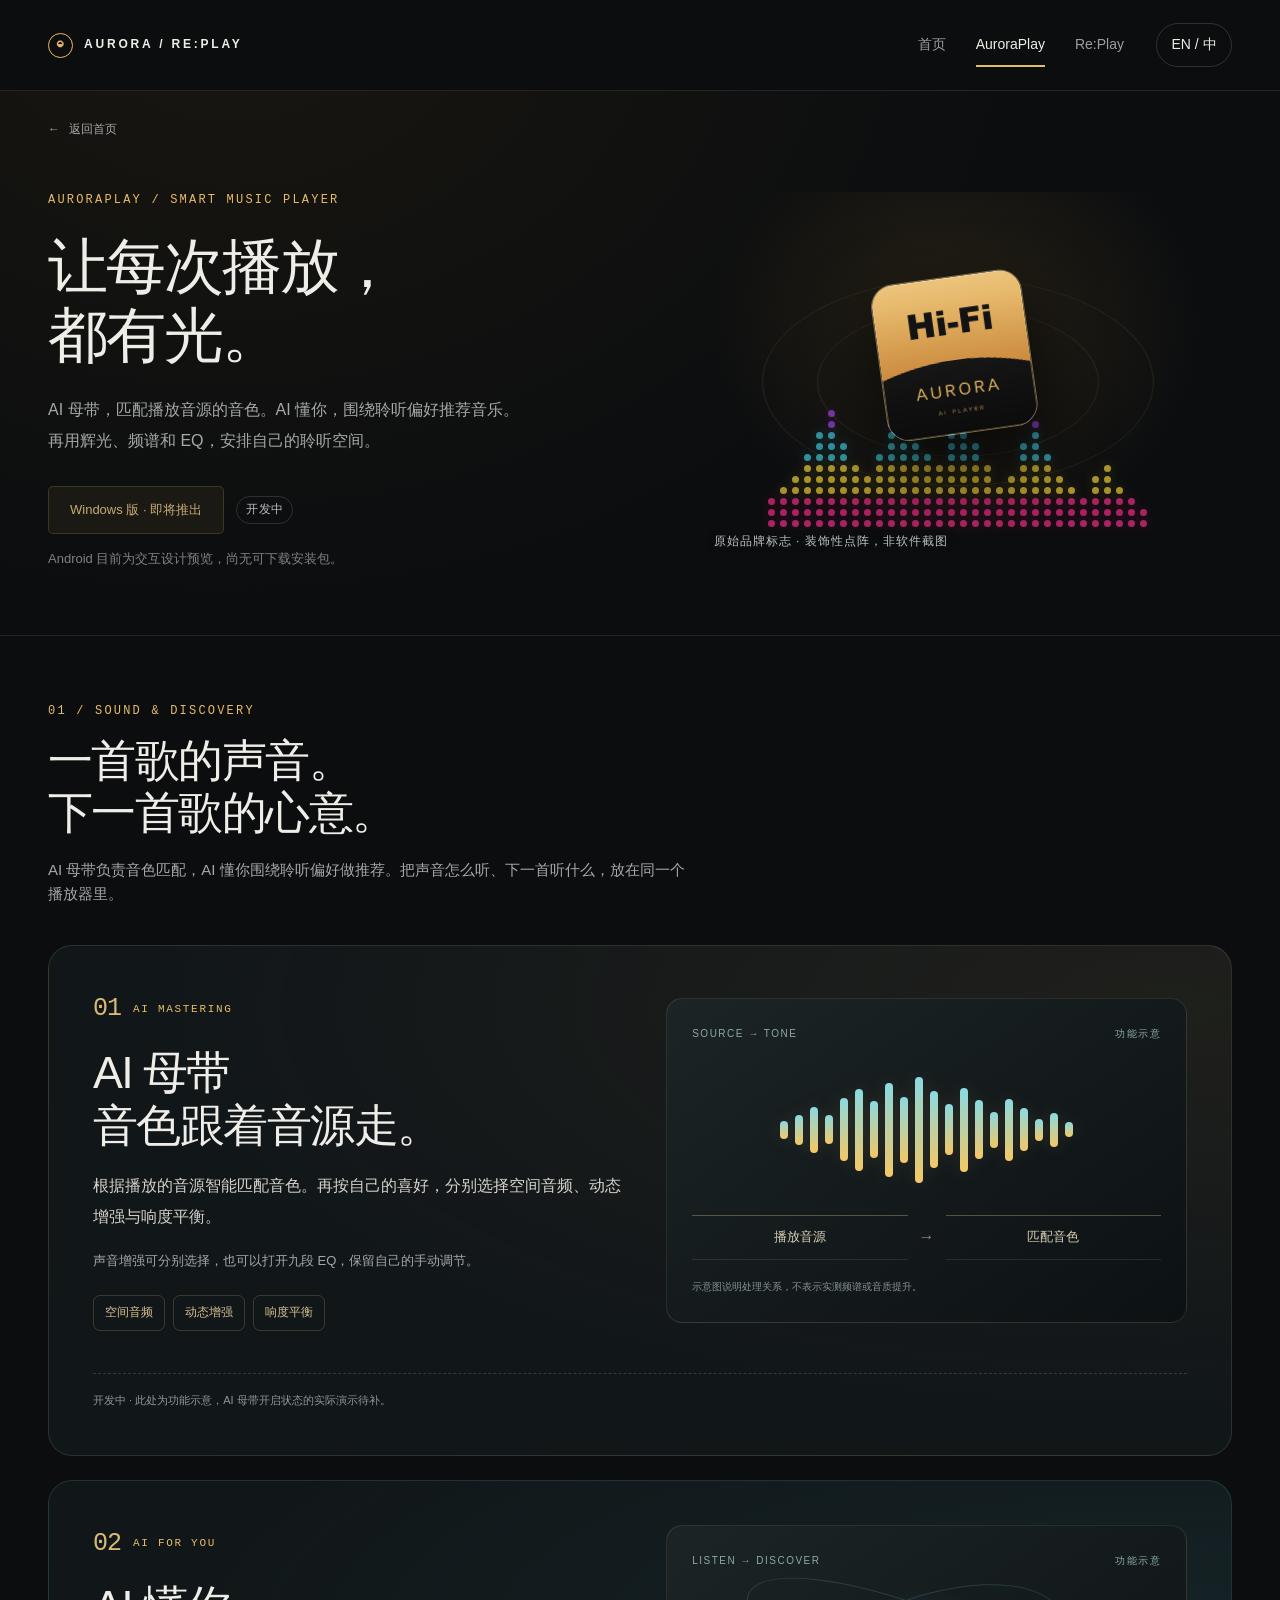
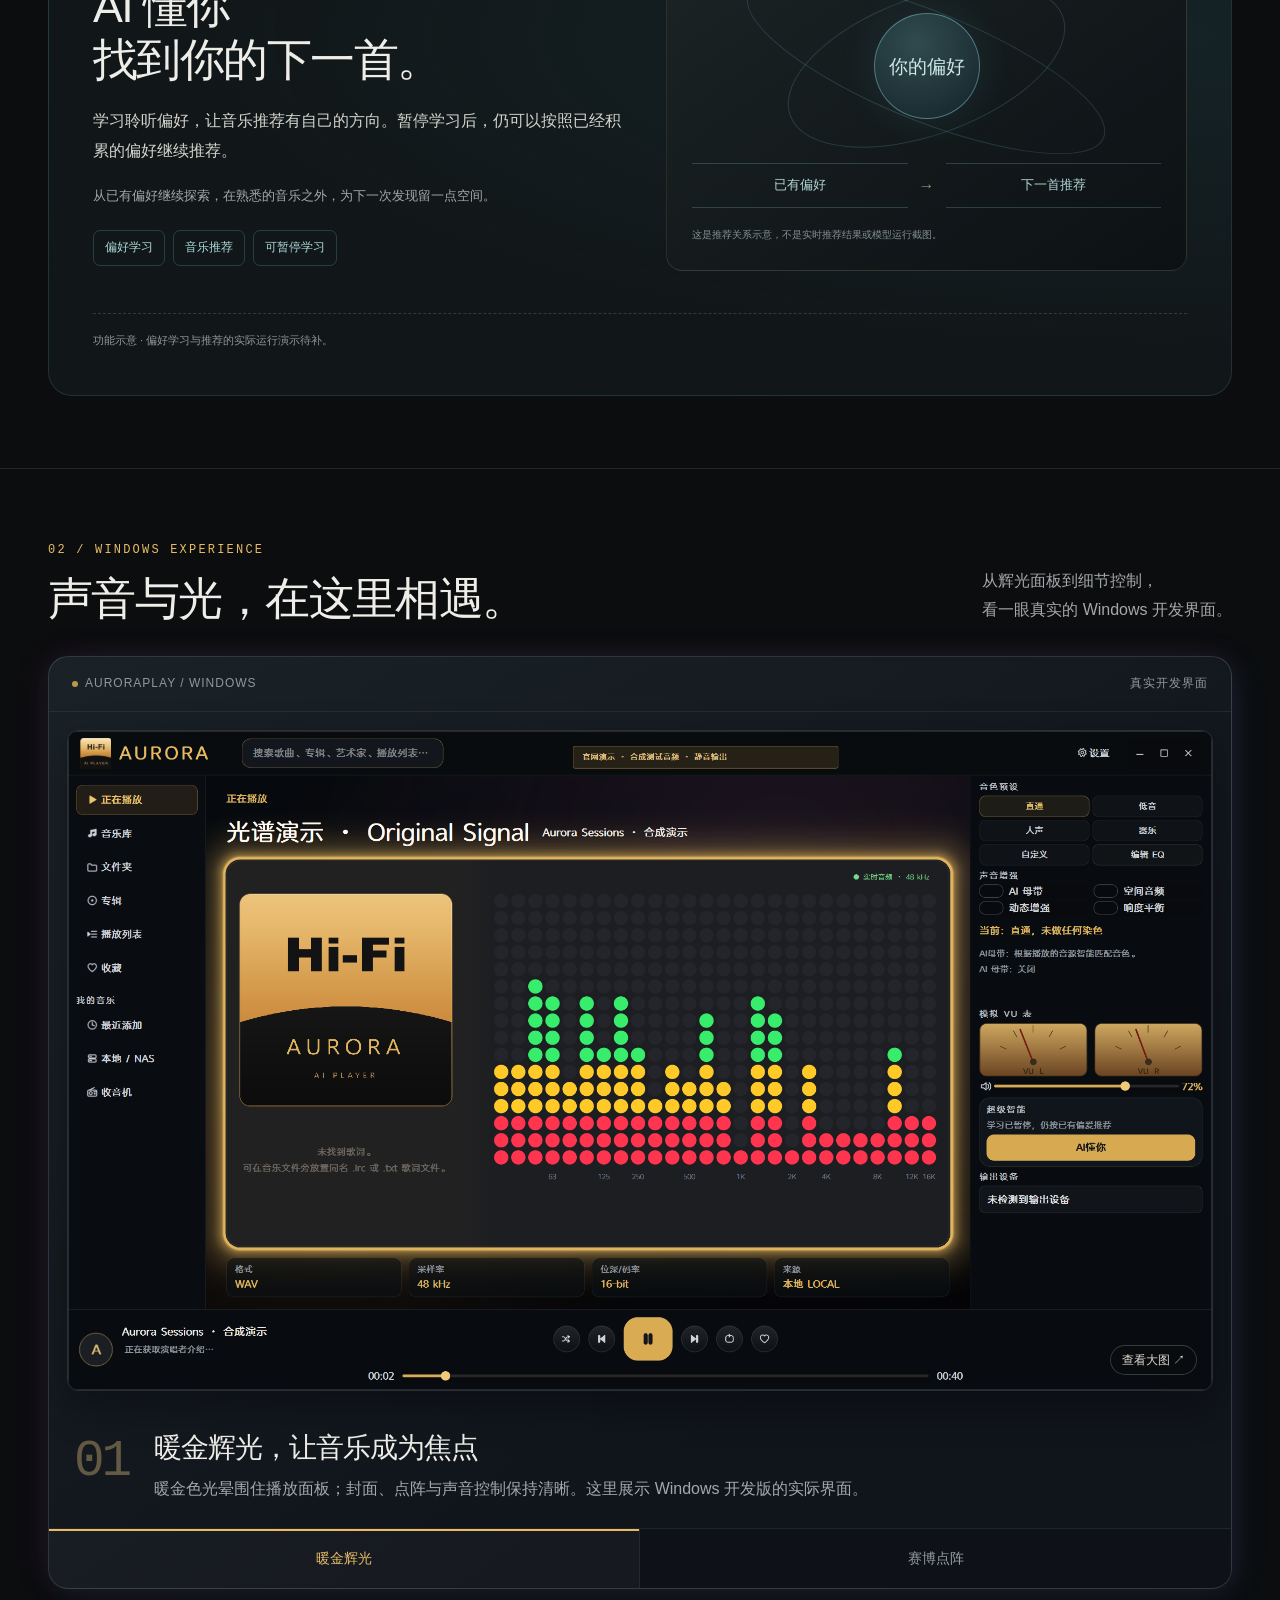
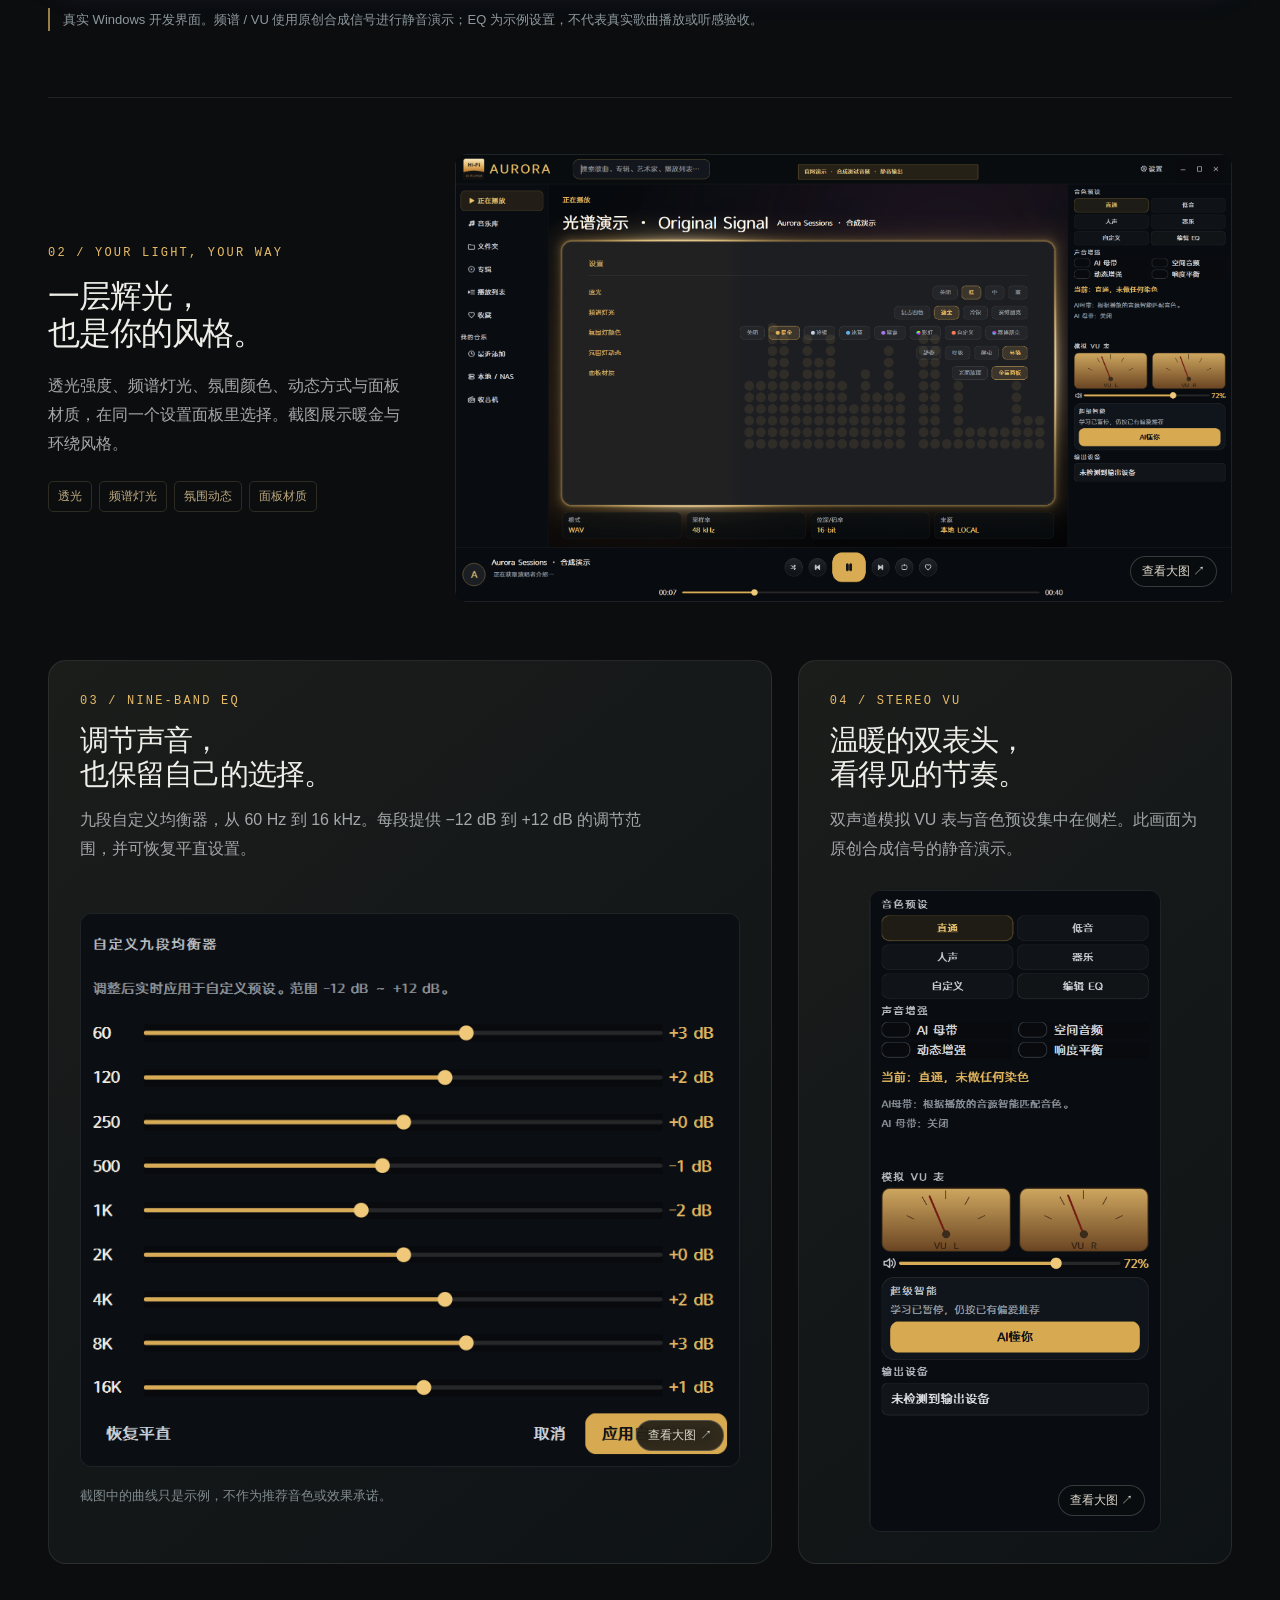
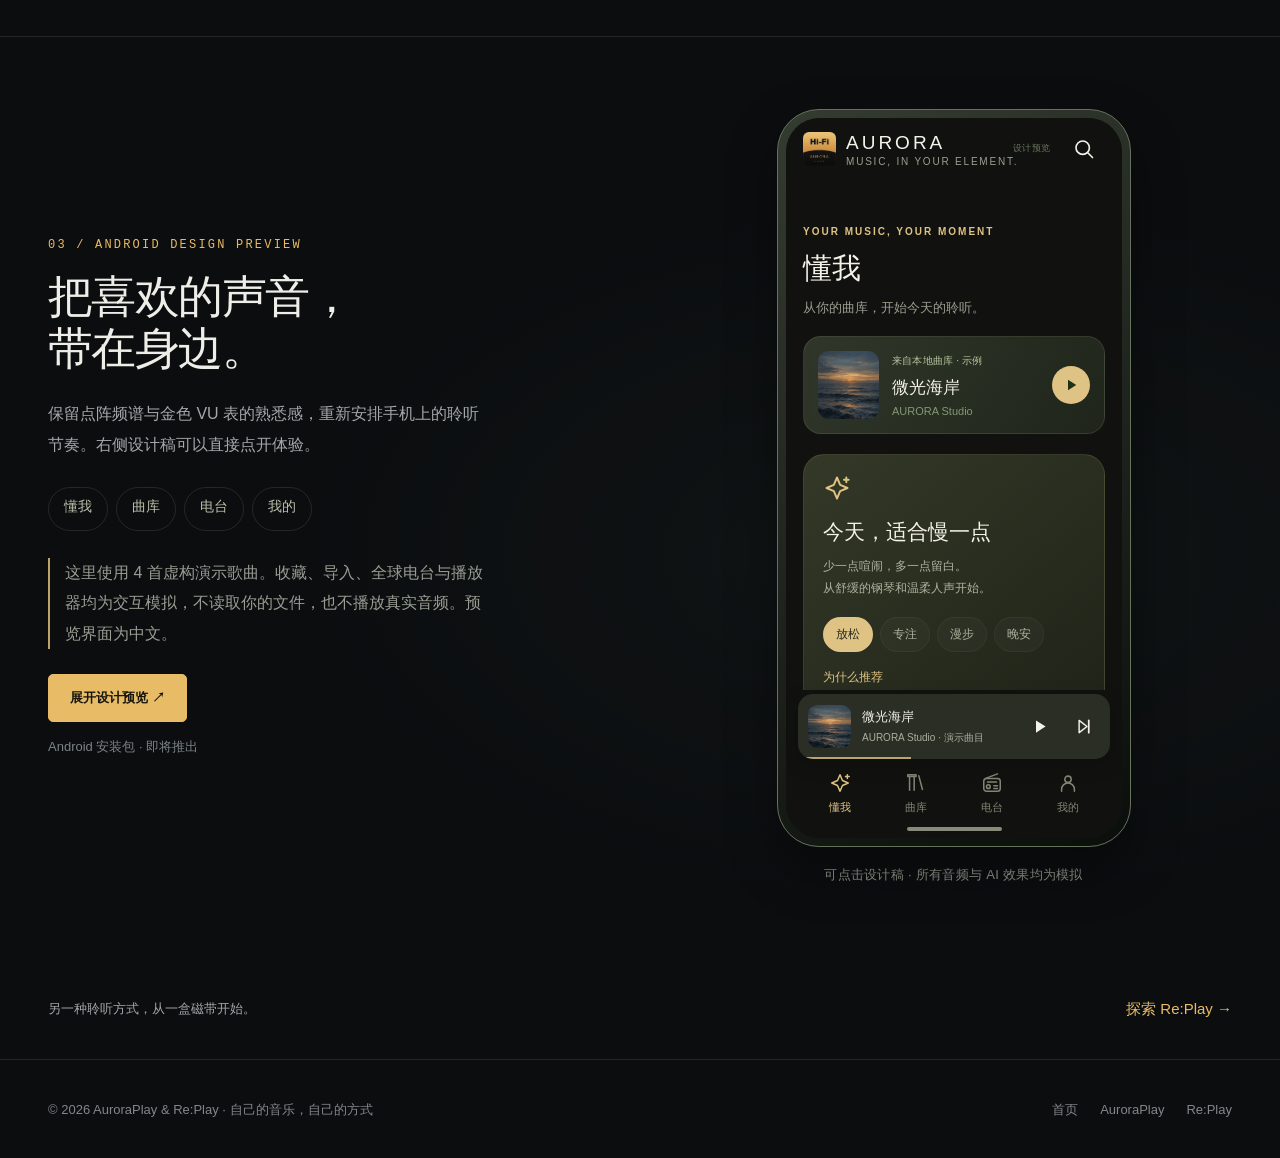
==== commit 8cb2732a: "Keep homepage product captures fully visible" ====
--- a/docs/auroraplay.html
+++ b/docs/auroraplay.html
@@ -1 +1 @@
-<!doctype html><html lang="zh-CN"><head><meta charset="utf-8"><meta name="viewport" content="width=device-width,initial-scale=1"><meta name="description" content="探索 AuroraPlay 的 AI 母带、AI 懂你、辉光频谱与九段 EQ，查看真实 Windows 开发界面和 Android 设计预览。"><meta name="theme-color" content="#0b0d0f"><meta name="robots" content="index,follow"><title>AuroraPlay｜让每次播放，都有光</title><link rel="icon" href="assets/images/17fd0ee9f0f961b1a147cc72.png"><link rel="stylesheet" href="assets/site.css?v=20261005-features-2"></head><body class="" data-title-zh="AuroraPlay｜让每次播放，都有光" data-title-en="AuroraPlay | A little light in every listen"><a class="skip" href="#main"><span data-zh="跳到内容" data-en="Skip to content">跳到内容</span></a><header class="header"><div class="wrap header-inner"><a class="studio" data-local="index.html" href="index.html"><span class="studio-symbol" aria-hidden="true">◒</span>AURORA / RE:PLAY</a><nav class="main-nav" aria-label="Main navigation"><a data-local="index.html" href="index.html"><span data-zh="首页" data-en="Home">首页</span></a><a data-local="auroraplay.html" href="auroraplay.html" aria-current="page"><span data-zh="AuroraPlay" data-en="AuroraPlay">AuroraPlay</span></a><a data-local="replay.html" href="replay.html"><span data-zh="Re:Play" data-en="Re:Play">Re:Play</span></a></nav><button class="lang" id="language" type="button" aria-label="切换为英文">EN / 中</button></div></header><main id="main"><div class="wrap"><a class="back" href="index.html" data-local="index.html"><span aria-hidden="true">←</span><span data-zh="返回首页" data-en="Back to home">返回首页</span></a><section class="hero"><div><div class="eyebrow">AURORAPLAY / SMART MUSIC PLAYER</div><h1 data-zh="让每次播放，&lt;br&gt;都有光。" data-en="A little light.&lt;br&gt;In every listen.">让每次播放，<br>都有光。</h1><p data-zh="AI 母带，匹配播放音源的音色。AI 懂你，围绕聆听偏好推荐音乐。再用辉光、频谱和 EQ，安排自己的聆听空间。" data-en="AI Mastering matches tonal settings to the source. AI For You recommends around your listening preferences. Add glow, spectrum and EQ to make the space your own.">AI 母带，匹配播放音源的音色。AI 懂你，围绕聆听偏好推荐音乐。再用辉光、频谱和 EQ，安排自己的聆听空间。</p><div class="actions"><button class="button" type="button" disabled><span data-zh="Windows 版 · 即将推出" data-en="Windows · Coming soon">Windows 版 · 即将推出</span></button><span class="badge"><span data-zh="开发中" data-en="In development">开发中</span></span></div><p class="support-note" data-zh="Android 目前为交互设计预览，尚无可下载安装包。" data-en="Android is an interactive design preview. An installable app is not yet available.">Android 目前为交互设计预览，尚无可下载安装包。</p></div><div class="brand-stage"><img class="logo-card" src="assets/images/17fd0ee9f0f961b1a147cc72.png" alt="AURORA 原始 Hi-Fi AI Player 标志" width="620" height="646" decoding="async"><div class="spectrum-art" aria-hidden="true"><span><i style="--c:#fc318d"></i><i style="--c:#fc318d"></i><i style="--c:#fc318d"></i></span><span><i style="--c:#fc318d"></i><i style="--c:#fc318d"></i><i style="--c:#fc318d"></i><i style="--c:#ffdc3c"></i></span><span><i style="--c:#fc318d"></i><i style="--c:#fc318d"></i><i style="--c:#fc318d"></i><i style="--c:#ffdc3c"></i><i style="--c:#ffdc3c"></i></span><span><i style="--c:#fc318d"></i><i style="--c:#fc318d"></i><i style="--c:#fc318d"></i><i style="--c:#ffdc3c"></i><i style="--c:#ffdc3c"></i><i style="--c:#ffdc3c"></i><i style="--c:#43d7ee"></i></span><span><i style="--c:#fc318d"></i><i style="--c:#fc318d"></i><i style="--c:#fc318d"></i><i style="--c:#ffdc3c"></i><i style="--c:#ffdc3c"></i><i style="--c:#ffdc3c"></i><i style="--c:#43d7ee"></i><i style="--c:#43d7ee"></i><i style="--c:#43d7ee"></i></span><span><i style="--c:#fc318d"></i><i style="--c:#fc318d"></i><i style="--c:#fc318d"></i><i style="--c:#ffdc3c"></i><i style="--c:#ffdc3c"></i><i style="--c:#ffdc3c"></i><i style="--c:#43d7ee"></i><i style="--c:#43d7ee"></i><i style="--c:#43d7ee"></i><i style="--c:#a948f8"></i><i style="--c:#a948f8"></i></span><span><i style="--c:#fc318d"></i><i style="--c:#fc318d"></i><i style="--c:#fc318d"></i><i style="--c:#ffdc3c"></i><i style="--c:#ffdc3c"></i><i style="--c:#ffdc3c"></i><i style="--c:#43d7ee"></i><i style="--c:#43d7ee"></i></span><span><i style="--c:#fc318d"></i><i style="--c:#fc318d"></i><i style="--c:#fc318d"></i><i style="--c:#ffdc3c"></i><i style="--c:#ffdc3c"></i><i style="--c:#ffdc3c"></i></span><span><i style="--c:#fc318d"></i><i style="--c:#fc318d"></i><i style="--c:#fc318d"></i><i style="--c:#ffdc3c"></i><i style="--c:#ffdc3c"></i></span><span><i style="--c:#fc318d"></i><i style="--c:#fc318d"></i><i style="--c:#fc318d"></i><i style="--c:#ffdc3c"></i><i style="--c:#ffdc3c"></i><i style="--c:#ffdc3c"></i><i style="--c:#43d7ee"></i></span><span><i style="--c:#fc318d"></i><i style="--c:#fc318d"></i><i style="--c:#fc318d"></i><i style="--c:#ffdc3c"></i><i style="--c:#ffdc3c"></i><i style="--c:#ffdc3c"></i><i style="--c:#43d7ee"></i><i style="--c:#43d7ee"></i><i style="--c:#43d7ee"></i><i style="--c:#a948f8"></i></span><span><i style="--c:#fc318d"></i><i style="--c:#fc318d"></i><i style="--c:#fc318d"></i><i style="--c:#ffdc3c"></i><i style="--c:#ffdc3c"></i><i style="--c:#ffdc3c"></i><i style="--c:#43d7ee"></i><i style="--c:#43d7ee"></i><i style="--c:#43d7ee"></i><i style="--c:#a948f8"></i><i style="--c:#a948f8"></i><i style="--c:#a948f8"></i></span><span><i style="--c:#fc318d"></i><i style="--c:#fc318d"></i><i style="--c:#fc318d"></i><i style="--c:#ffdc3c"></i><i style="--c:#ffdc3c"></i><i style="--c:#ffdc3c"></i><i style="--c:#43d7ee"></i><i style="--c:#43d7ee"></i><i style="--c:#43d7ee"></i></span><span><i style="--c:#fc318d"></i><i style="--c:#fc318d"></i><i style="--c:#fc318d"></i><i style="--c:#ffdc3c"></i><i style="--c:#ffdc3c"></i><i style="--c:#ffdc3c"></i><i style="--c:#43d7ee"></i></span><span><i style="--c:#fc318d"></i><i style="--c:#fc318d"></i><i style="--c:#fc318d"></i><i style="--c:#ffdc3c"></i><i style="--c:#ffdc3c"></i><i style="--c:#ffdc3c"></i></span><span><i style="--c:#fc318d"></i><i style="--c:#fc318d"></i><i style="--c:#fc318d"></i><i style="--c:#ffdc3c"></i><i style="--c:#ffdc3c"></i><i style="--c:#ffdc3c"></i><i style="--c:#43d7ee"></i><i style="--c:#43d7ee"></i><i style="--c:#43d7ee"></i></span><span><i style="--c:#fc318d"></i><i style="--c:#fc318d"></i><i style="--c:#fc318d"></i><i style="--c:#ffdc3c"></i><i style="--c:#ffdc3c"></i><i style="--c:#ffdc3c"></i><i style="--c:#43d7ee"></i><i style="--c:#43d7ee"></i><i style="--c:#43d7ee"></i><i style="--c:#a948f8"></i><i style="--c:#a948f8"></i></span><span><i style="--c:#fc318d"></i><i style="--c:#fc318d"></i><i style="--c:#fc318d"></i><i style="--c:#ffdc3c"></i><i style="--c:#ffdc3c"></i><i style="--c:#ffdc3c"></i><i style="--c:#43d7ee"></i><i style="--c:#43d7ee"></i></span><span><i style="--c:#fc318d"></i><i style="--c:#fc318d"></i><i style="--c:#fc318d"></i><i style="--c:#ffdc3c"></i><i style="--c:#ffdc3c"></i><i style="--c:#ffdc3c"></i></span><span><i style="--c:#fc318d"></i><i style="--c:#fc318d"></i><i style="--c:#fc318d"></i><i style="--c:#ffdc3c"></i></span><span><i style="--c:#fc318d"></i><i style="--c:#fc318d"></i><i style="--c:#fc318d"></i><i style="--c:#ffdc3c"></i><i style="--c:#ffdc3c"></i></span><span><i style="--c:#fc318d"></i><i style="--c:#fc318d"></i><i style="--c:#fc318d"></i><i style="--c:#ffdc3c"></i><i style="--c:#ffdc3c"></i><i style="--c:#ffdc3c"></i><i style="--c:#43d7ee"></i><i style="--c:#43d7ee"></i></span><span><i style="--c:#fc318d"></i><i style="--c:#fc318d"></i><i style="--c:#fc318d"></i><i style="--c:#ffdc3c"></i><i style="--c:#ffdc3c"></i><i style="--c:#ffdc3c"></i><i style="--c:#43d7ee"></i><i style="--c:#43d7ee"></i><i style="--c:#43d7ee"></i><i style="--c:#a948f8"></i></span><span><i style="--c:#fc318d"></i><i style="--c:#fc318d"></i><i style="--c:#fc318d"></i><i style="--c:#ffdc3c"></i><i style="--c:#ffdc3c"></i><i style="--c:#ffdc3c"></i><i style="--c:#43d7ee"></i></span><span><i style="--c:#fc318d"></i><i style="--c:#fc318d"></i><i style="--c:#fc318d"></i><i style="--c:#ffdc3c"></i><i style="--c:#ffdc3c"></i></span><span><i style="--c:#fc318d"></i><i style="--c:#fc318d"></i><i style="--c:#fc318d"></i><i style="--c:#ffdc3c"></i></span><span><i style="--c:#fc318d"></i><i style="--c:#fc318d"></i><i style="--c:#fc318d"></i></span><span><i style="--c:#fc318d"></i><i style="--c:#fc318d"></i><i style="--c:#fc318d"></i><i style="--c:#ffdc3c"></i><i style="--c:#ffdc3c"></i></span><span><i style="--c:#fc318d"></i><i style="--c:#fc318d"></i><i style="--c:#fc318d"></i><i style="--c:#ffdc3c"></i><i style="--c:#ffdc3c"></i><i style="--c:#ffdc3c"></i></span><span><i style="--c:#fc318d"></i><i style="--c:#fc318d"></i><i style="--c:#fc318d"></i><i style="--c:#ffdc3c"></i></span><span><i style="--c:#fc318d"></i><i style="--c:#fc318d"></i><i style="--c:#fc318d"></i></span><span><i style="--c:#fc318d"></i><i style="--c:#fc318d"></i></span></div><span class="visual-label"><span data-zh="原始品牌标志 · 装饰性点阵，非软件截图" data-en="Original brand mark · Decorative spectrum, not app UI">原始品牌标志 · 装饰性点阵，非软件截图</span></span></div></section></div><section class="section focus-section"><div class="wrap"><div class="focus-intro"><div class="eyebrow">01 / SOUND &amp; DISCOVERY</div><h2 data-zh="一首歌的声音。&lt;br&gt;下一首歌的心意。" data-en="The sound of this song.&lt;br&gt;The feeling of the next.">一首歌的声音。<br>下一首歌的心意。</h2><p data-zh="AI 母带负责音色匹配，AI 懂你围绕聆听偏好做推荐。把声音怎么听、下一首听什么，放在同一个播放器里。" data-en="AI Mastering matches tonal settings to the source. AI For You recommends music around listening preferences. How it sounds and what comes next, together in one player.">AI 母带负责音色匹配，AI 懂你围绕聆听偏好做推荐。把声音怎么听、下一首听什么，放在同一个播放器里。</p></div><article class="focus-card"><div class="focus-copy"><div class="focus-kicker"><b>01</b> AI MASTERING</div><h3 data-zh="AI 母带&lt;br&gt;音色跟着音源走。" data-en="AI Mastering&lt;br&gt;Tone follows the source.">AI 母带<br>音色跟着音源走。</h3><p class="focus-lead" data-zh="根据播放的音源智能匹配音色。再按自己的喜好，分别选择空间音频、动态增强与响度平衡。" data-en="Match tonal settings to the playing source. Then choose spatial audio, dynamic enhancement and loudness balance to suit your listening.">根据播放的音源智能匹配音色。再按自己的喜好，分别选择空间音频、动态增强与响度平衡。</p><p data-zh="声音增强可分别选择，也可以打开九段 EQ，保留自己的手动调节。" data-en="Choose each sound enhancement separately, or open the nine-band EQ to make your own adjustments.">声音增强可分别选择，也可以打开九段 EQ，保留自己的手动调节。</p><div class="focus-tags"><span data-zh="空间音频" data-en="Spatial audio">空间音频</span><span data-zh="动态增强" data-en="Dynamic enhancement">动态增强</span><span data-zh="响度平衡" data-en="Loudness balance">响度平衡</span></div></div><div class="feature-art"><div class="art-label"><span>SOURCE → TONE</span><span data-zh="功能示意" data-en="FEATURE DIAGRAM">功能示意</span></div><div class="signal-bars" aria-hidden="true"><i style="--h:18px"></i><i style="--h:30px"></i><i style="--h:46px"></i><i style="--h:29px"></i><i style="--h:63px"></i><i style="--h:82px"></i><i style="--h:57px"></i><i style="--h:94px"></i><i style="--h:66px"></i><i style="--h:106px"></i><i style="--h:77px"></i><i style="--h:51px"></i><i style="--h:84px"></i><i style="--h:59px"></i><i style="--h:36px"></i><i style="--h:62px"></i><i style="--h:43px"></i><i style="--h:22px"></i><i style="--h:34px"></i><i style="--h:15px"></i></div><div class="flow-line"><span data-zh="播放音源" data-en="Playing source">播放音源</span><i aria-hidden="true">→</i><span data-zh="匹配音色" data-en="Tonal matching">匹配音色</span></div><p class="art-footnote" data-zh="示意图说明处理关系，不表示实测频谱或音质提升。" data-en="This diagram explains the relationship. It is not a measured spectrum or evidence of improved source quality.">示意图说明处理关系，不表示实测频谱或音质提升。</p></div><p class="capture-gap" data-zh="开发中 · 此处为功能示意，AI 母带开启状态的实际演示待补。" data-en="In development · Feature diagram shown. A running demonstration with AI Mastering enabled is still to come.">开发中 · 此处为功能示意，AI 母带开启状态的实际演示待补。</p></article><article class="focus-card taste"><div class="focus-copy"><div class="focus-kicker"><b>02</b> AI FOR YOU</div><h3 data-zh="AI 懂你&lt;br&gt;找到你的下一首。" data-en="AI For You&lt;br&gt;Let preferences lead.">AI 懂你<br>找到你的下一首。</h3><p class="focus-lead" data-zh="学习聆听偏好，让音乐推荐有自己的方向。暂停学习后，仍可以按照已经积累的偏好继续推荐。" data-en="Learn listening preferences and give recommendations a personal direction. When learning is paused, existing preferences can still guide recommendations.">学习聆听偏好，让音乐推荐有自己的方向。暂停学习后，仍可以按照已经积累的偏好继续推荐。</p><p data-zh="从已有偏好继续探索，在熟悉的音乐之外，为下一次发现留一点空间。" data-en="Explore from your existing preferences, with room for another discovery alongside familiar music.">从已有偏好继续探索，在熟悉的音乐之外，为下一次发现留一点空间。</p><div class="focus-tags"><span data-zh="偏好学习" data-en="Preference learning">偏好学习</span><span data-zh="音乐推荐" data-en="Music recommendations">音乐推荐</span><span data-zh="可暂停学习" data-en="Pause learning">可暂停学习</span></div></div><div class="feature-art"><div class="art-label"><span>LISTEN → DISCOVER</span><span data-zh="功能示意" data-en="FEATURE DIAGRAM">功能示意</span></div><div class="taste-orbit" aria-hidden="true"><div class="taste-core"><span data-zh="你的偏好" data-en="Your taste">你的偏好</span></div></div><div class="flow-line"><span data-zh="已有偏好" data-en="Saved preferences">已有偏好</span><i aria-hidden="true">→</i><span data-zh="下一首推荐" data-en="What to play next">下一首推荐</span></div><p class="art-footnote" data-zh="这是推荐关系示意，不是实时推荐结果或模型运行截图。" data-en="An explanation of the recommendation flow, not live results or a model execution capture.">这是推荐关系示意，不是实时推荐结果或模型运行截图。</p></div><p class="capture-gap" data-zh="功能示意 · 偏好学习与推荐的实际运行演示待补。" data-en="Feature diagram · A running demonstration of learning and recommendations is still to come.">功能示意 · 偏好学习与推荐的实际运行演示待补。</p></article></div></section><section class="section"><div class="wrap"><div class="section-head"><div><div class="eyebrow">02 / WINDOWS EXPERIENCE</div><h2 data-zh="声音与光，在这里相遇。" data-en="Where sound meets light.">声音与光，在这里相遇。</h2></div><p data-zh="从辉光面板到细节控制，&lt;br&gt;看一眼真实的 Windows 开发界面。" data-en="From the glowing stage to the finest controls.&lt;br&gt;A look at the real Windows development interface.">从辉光面板到细节控制，<br>看一眼真实的 Windows 开发界面。</p></div><div class="windows-stage"><div class="stage-top"><span><i class="stage-dot"></i>AURORAPLAY / WINDOWS</span><span data-zh="真实开发界面" data-en="ACTUAL DEVELOPMENT UI">真实开发界面</span></div><div class="capture-gallery" role="tabpanel" id="windows-panel"><button type="button" class="capture-button" data-capture="glow" data-gallery-shot="0" aria-label="查看 AuroraPlay 暖金辉光与点阵频谱，原创合成信号静音演示 大图"><img src="assets/images/0b88bee83a4cb7e8a07bb0ff.png" alt="AuroraPlay 暖金辉光与点阵频谱，原创合成信号静音演示" width="2125" height="1225" decoding="async"><span class="capture-hint"><span data-zh="查看大图 ↗" data-en="View full image ↗">查看大图 ↗</span></span></button><button type="button" class="capture-button" data-capture="cyber" data-gallery-shot="1" hidden aria-label="查看 AuroraPlay 赛博辉光与彩色点阵频谱，原创合成信号静音演示 大图"><img src="assets/images/4aede59e918a4ea05a26a644.png" alt="AuroraPlay 赛博辉光与彩色点阵频谱，原创合成信号静音演示" width="2125" height="1225" decoding="async" loading="lazy"><span class="capture-hint"><span data-zh="查看大图 ↗" data-en="View full image ↗">查看大图 ↗</span></span></button></div><div class="capture-meta" aria-live="polite"><div id="feature-number" class="pending-number" aria-hidden="true">01</div><div><h3 id="feature-title">暖金辉光，让音乐成为焦点</h3><p id="feature-description">Windows 开发版实际界面。</p></div></div><div class="shot-tabs" role="tablist" aria-label="Windows appearance previews"><button type="button" class="shot-tab" role="tab" aria-controls="windows-panel" aria-selected="true" tabindex="0"><span data-zh="暖金辉光" data-en="Warm gold">暖金辉光</span></button><button type="button" class="shot-tab" role="tab" aria-controls="windows-panel" aria-selected="false" tabindex="-1"><span data-zh="赛博点阵" data-en="Cyber spectrum">赛博点阵</span></button></div></div><p class="screenshot-caption" data-zh="真实 Windows 开发界面。频谱 / VU 使用原创合成信号进行静音演示；EQ 为示例设置，不代表真实歌曲播放或听感验收。" data-en="Actual Windows development interface. Spectrum and VU use an original synthetic signal with muted output. EQ settings are illustrative; these captures do not demonstrate real-song playback or listening validation.">真实 Windows 开发界面。频谱 / VU 使用原创合成信号进行静音演示；EQ 为示例设置，不代表真实歌曲播放或听感验收。</p><div class="feature-settings"><div><div class="eyebrow">02 / YOUR LIGHT, YOUR WAY</div><h3 data-zh="一层辉光，&lt;br&gt;也是你的风格。" data-en="Your glow.&lt;br&gt;Your style.">一层辉光，<br>也是你的风格。</h3><p data-zh="透光强度、频谱灯光、氛围颜色、动态方式与面板材质，在同一个设置面板里选择。截图展示暖金与环绕风格。" data-en="Choose translucency, spectrum colors, ambient lighting, motion and panel material in one settings panel. The capture shows warm gold and surround styling.">透光强度、频谱灯光、氛围颜色、动态方式与面板材质，在同一个设置面板里选择。截图展示暖金与环绕风格。</p><div class="setting-tags"><span data-zh="透光" data-en="Translucency">透光</span><span data-zh="频谱灯光" data-en="Spectrum light">频谱灯光</span><span data-zh="氛围动态" data-en="Ambient motion">氛围动态</span><span data-zh="面板材质" data-en="Panel material">面板材质</span></div></div><button type="button" class="capture-button" data-capture="settings"  aria-label="查看 AuroraPlay Windows 发光、频谱与面板外观设置 大图"><img src="assets/images/9924e5216722eb9ff11fb5ed.png" alt="AuroraPlay Windows 发光、频谱与面板外观设置" width="2125" height="1225" decoding="async" loading="lazy"><span class="capture-hint"><span data-zh="查看大图 ↗" data-en="View full image ↗">查看大图 ↗</span></span></button></div><div class="sound-detail-grid"><article class="sound-card eq"><div class="eyebrow">03 / NINE-BAND EQ</div><h3 data-zh="调节声音，&lt;br&gt;也保留自己的选择。" data-en="Shape the sound.&lt;br&gt;Keep your own choices.">调节声音，<br>也保留自己的选择。</h3><p data-zh="九段自定义均衡器，从 60 Hz 到 16 kHz。每段提供 −12 dB 到 +12 dB 的调节范围，并可恢复平直设置。" data-en="Nine custom EQ bands, from 60 Hz to 16 kHz, with −12 dB to +12 dB adjustment and a reset-to-flat option.">九段自定义均衡器，从 60 Hz 到 16 kHz。每段提供 −12 dB 到 +12 dB 的调节范围，并可恢复平直设置。</p><button type="button" class="capture-button" data-capture="eq"  aria-label="查看 AuroraPlay 九段均衡器，当前滑杆为示例设置 大图"><img src="assets/images/4359723c76250b23baca9771.png" alt="AuroraPlay 九段均衡器，当前滑杆为示例设置" width="775" height="650" decoding="async" loading="lazy"><span class="capture-hint"><span data-zh="查看大图 ↗" data-en="View full image ↗">查看大图 ↗</span></span></button><p class="detail-footnote" data-zh="截图中的曲线只是示例，不作为推荐音色或效果承诺。" data-en="The displayed curve is an example, not a recommended tuning or a promised result.">截图中的曲线只是示例，不作为推荐音色或效果承诺。</p></article><article class="sound-card vu"><div class="eyebrow">04 / STEREO VU</div><h3 data-zh="温暖的双表头，&lt;br&gt;看得见的节奏。" data-en="Twin golden meters.&lt;br&gt;A rhythm you can see.">温暖的双表头，<br>看得见的节奏。</h3><p data-zh="双声道模拟 VU 表与音色预设集中在侧栏。此画面为原创合成信号的静音演示。" data-en="Stereo analog-style VU meters sit alongside tonal presets. This capture uses a muted, original synthetic signal.">双声道模拟 VU 表与音色预设集中在侧栏。此画面为原创合成信号的静音演示。</p><button type="button" class="capture-button" data-capture="vu"  aria-label="查看 AuroraPlay 声音侧栏与双声道 VU 表，原创合成信号静音演示 大图"><img src="assets/images/1e3a2748008cc0153f4b7725.png" alt="AuroraPlay 声音侧栏与双声道 VU 表，原创合成信号静音演示" width="450" height="993" decoding="async" loading="lazy"><span class="capture-hint"><span data-zh="查看大图 ↗" data-en="View full image ↗">查看大图 ↗</span></span></button></article></div></div></section><section class="section android-section"><div class="wrap android-layout"><div class="android-copy"><div class="eyebrow">03 / ANDROID DESIGN PREVIEW</div><h2 data-zh="把喜欢的声音，&lt;br&gt;带在身边。" data-en="Take your kind&lt;br&gt;of sound with you.">把喜欢的声音，<br>带在身边。</h2><p data-zh="保留点阵频谱与金色 VU 表的熟悉感，重新安排手机上的聆听节奏。右侧设计稿可以直接点开体验。" data-en="The familiar dot-matrix spectrum and golden VU meters, rethought for a phone. Tap through the interactive design preview.">保留点阵频谱与金色 VU 表的熟悉感，重新安排手机上的聆听节奏。右侧设计稿可以直接点开体验。</p><div class="android-nav"><span data-zh="懂我" data-en="For you">懂我</span><span data-zh="曲库" data-en="Library">曲库</span><span data-zh="电台" data-en="Radio">电台</span><span data-zh="我的" data-en="My music">我的</span></div><p class="demo-note" data-zh="这里使用 4 首虚构演示歌曲。收藏、导入、全球电台与播放器均为交互模拟，不读取你的文件，也不播放真实音频。预览界面为中文。" data-en="This preview uses four fictional demo tracks. Favorites, import, radio and playback are simulated. It does not read your files or play real audio. Preview UI is in Chinese.">这里使用 4 首虚构演示歌曲。收藏、导入、全球电台与播放器均为交互模拟，不读取你的文件，也不播放真实音频。预览界面为中文。</p><div class="preview-control"><button type="button" class="button primary" id="open-android"><span data-zh="展开设计预览 ↗" data-en="Expand design preview ↗">展开设计预览 ↗</span></button></div><p class="support-note" data-zh="Android 安装包 · 即将推出" data-en="Android installer · Coming soon">Android 安装包 · 即将推出</p></div><div><div class="phone-stage"><div class="phone-shell"><iframe src="assets/android-preview.html" data-ready="true" data-android="inline" title="AURORA Android 中文交互设计预览（虚构演示内容）" sandbox="allow-scripts" loading="lazy"></iframe></div></div><p class="phone-caption" data-zh="可点击设计稿 · 所有音频与 AI 效果均为模拟" data-en="Interactive design draft · Audio and AI effects are simulated">可点击设计稿 · 所有音频与 AI 效果均为模拟</p></div></div></section><div class="wrap next-product"><p data-zh="另一种聆听方式，从一盒磁带开始。" data-en="Another way to listen begins with a cassette.">另一种聆听方式，从一盒磁带开始。</p><a href="replay.html" data-local="replay.html"><span data-zh="探索 Re:Play →" data-en="Explore Re:Play →">探索 Re:Play →</span></a></div></main><footer class="footer"><div class="wrap footer-inner"><div>© 2026 AuroraPlay & Re:Play <span aria-hidden="true"> · </span><span data-zh="自己的音乐，自己的方式" data-en="Your music, your way">自己的音乐，自己的方式</span></div><div class="footer-links"><a href="index.html" data-local="index.html"><span data-zh="首页" data-en="Home">首页</span></a><a href="auroraplay.html" data-local="auroraplay.html">AuroraPlay</a><a href="replay.html" data-local="replay.html">Re:Play</a></div></div></footer><div class="modal" id="android-modal" role="dialog" aria-modal="true" aria-label="Android design preview" aria-hidden="true"><button type="button" class="modal-close" id="close-android"><span data-zh="关闭预览 ×" data-en="Close preview ×">关闭预览 ×</span></button><iframe data-android="expanded" name="aurora-expanded-preview" title="AURORA Android expanded design preview" sandbox="allow-scripts"></iframe></div><div class="modal capture-modal" id="capture-modal" role="dialog" aria-modal="true" aria-label="Windows screenshot detail" aria-hidden="true"><button class="zoom-size" id="capture-size" type="button" aria-pressed="false"><span data-zh="切换原始尺寸" data-en="Toggle original size">切换原始尺寸</span></button><button class="modal-close" id="capture-close" type="button"><span data-zh="关闭大图 ×" data-en="Close image ×">关闭大图 ×</span></button><div class="image-scroll" id="capture-scroll" tabindex="0" role="region" aria-label="图片细节，可用方向键滚动"><img id="capture-full" src="assets/images/0b88bee83a4cb7e8a07bb0ff.png" alt="Windows 开发界面大图"></div><p data-zh="真实 Windows 开发界面 · 原创合成信号静音演示 · EQ 为示例设置" data-en="Actual Windows development UI · Muted original synthetic signal · Example EQ settings">真实 Windows 开发界面 · 原创合成信号静音演示 · EQ 为示例设置</p></div><script src="assets/site.js" defer></script></body></html>+<!doctype html><html lang="zh-CN"><head><meta charset="utf-8"><meta name="viewport" content="width=device-width,initial-scale=1"><meta name="description" content="探索 AuroraPlay 的 AI 母带、AI 懂你、辉光频谱与九段 EQ，查看真实 Windows 开发界面和 Android 设计预览。"><meta name="theme-color" content="#0b0d0f"><meta name="robots" content="index,follow"><title>AuroraPlay｜让每次播放，都有光</title><link rel="icon" href="assets/images/17fd0ee9f0f961b1a147cc72.png"><link rel="stylesheet" href="assets/site.css?v=20261005-features-3"></head><body class="" data-title-zh="AuroraPlay｜让每次播放，都有光" data-title-en="AuroraPlay | A little light in every listen"><a class="skip" href="#main"><span data-zh="跳到内容" data-en="Skip to content">跳到内容</span></a><header class="header"><div class="wrap header-inner"><a class="studio" data-local="index.html" href="index.html"><span class="studio-symbol" aria-hidden="true">◒</span>AURORA / RE:PLAY</a><nav class="main-nav" aria-label="Main navigation"><a data-local="index.html" href="index.html"><span data-zh="首页" data-en="Home">首页</span></a><a data-local="auroraplay.html" href="auroraplay.html" aria-current="page"><span data-zh="AuroraPlay" data-en="AuroraPlay">AuroraPlay</span></a><a data-local="replay.html" href="replay.html"><span data-zh="Re:Play" data-en="Re:Play">Re:Play</span></a></nav><button class="lang" id="language" type="button" aria-label="切换为英文">EN / 中</button></div></header><main id="main"><div class="wrap"><a class="back" href="index.html" data-local="index.html"><span aria-hidden="true">←</span><span data-zh="返回首页" data-en="Back to home">返回首页</span></a><section class="hero"><div><div class="eyebrow">AURORAPLAY / SMART MUSIC PLAYER</div><h1 data-zh="让每次播放，&lt;br&gt;都有光。" data-en="A little light.&lt;br&gt;In every listen.">让每次播放，<br>都有光。</h1><p data-zh="AI 母带，匹配播放音源的音色。AI 懂你，围绕聆听偏好推荐音乐。再用辉光、频谱和 EQ，安排自己的聆听空间。" data-en="AI Mastering matches tonal settings to the source. AI For You recommends around your listening preferences. Add glow, spectrum and EQ to make the space your own.">AI 母带，匹配播放音源的音色。AI 懂你，围绕聆听偏好推荐音乐。再用辉光、频谱和 EQ，安排自己的聆听空间。</p><div class="actions"><button class="button" type="button" disabled><span data-zh="Windows 版 · 即将推出" data-en="Windows · Coming soon">Windows 版 · 即将推出</span></button><span class="badge"><span data-zh="开发中" data-en="In development">开发中</span></span></div><p class="support-note" data-zh="Android 目前为交互设计预览，尚无可下载安装包。" data-en="Android is an interactive design preview. An installable app is not yet available.">Android 目前为交互设计预览，尚无可下载安装包。</p></div><div class="brand-stage"><img class="logo-card" src="assets/images/17fd0ee9f0f961b1a147cc72.png" alt="AURORA 原始 Hi-Fi AI Player 标志" width="620" height="646" decoding="async"><div class="spectrum-art" aria-hidden="true"><span><i style="--c:#fc318d"></i><i style="--c:#fc318d"></i><i style="--c:#fc318d"></i></span><span><i style="--c:#fc318d"></i><i style="--c:#fc318d"></i><i style="--c:#fc318d"></i><i style="--c:#ffdc3c"></i></span><span><i style="--c:#fc318d"></i><i style="--c:#fc318d"></i><i style="--c:#fc318d"></i><i style="--c:#ffdc3c"></i><i style="--c:#ffdc3c"></i></span><span><i style="--c:#fc318d"></i><i style="--c:#fc318d"></i><i style="--c:#fc318d"></i><i style="--c:#ffdc3c"></i><i style="--c:#ffdc3c"></i><i style="--c:#ffdc3c"></i><i style="--c:#43d7ee"></i></span><span><i style="--c:#fc318d"></i><i style="--c:#fc318d"></i><i style="--c:#fc318d"></i><i style="--c:#ffdc3c"></i><i style="--c:#ffdc3c"></i><i style="--c:#ffdc3c"></i><i style="--c:#43d7ee"></i><i style="--c:#43d7ee"></i><i style="--c:#43d7ee"></i></span><span><i style="--c:#fc318d"></i><i style="--c:#fc318d"></i><i style="--c:#fc318d"></i><i style="--c:#ffdc3c"></i><i style="--c:#ffdc3c"></i><i style="--c:#ffdc3c"></i><i style="--c:#43d7ee"></i><i style="--c:#43d7ee"></i><i style="--c:#43d7ee"></i><i style="--c:#a948f8"></i><i style="--c:#a948f8"></i></span><span><i style="--c:#fc318d"></i><i style="--c:#fc318d"></i><i style="--c:#fc318d"></i><i style="--c:#ffdc3c"></i><i style="--c:#ffdc3c"></i><i style="--c:#ffdc3c"></i><i style="--c:#43d7ee"></i><i style="--c:#43d7ee"></i></span><span><i style="--c:#fc318d"></i><i style="--c:#fc318d"></i><i style="--c:#fc318d"></i><i style="--c:#ffdc3c"></i><i style="--c:#ffdc3c"></i><i style="--c:#ffdc3c"></i></span><span><i style="--c:#fc318d"></i><i style="--c:#fc318d"></i><i style="--c:#fc318d"></i><i style="--c:#ffdc3c"></i><i style="--c:#ffdc3c"></i></span><span><i style="--c:#fc318d"></i><i style="--c:#fc318d"></i><i style="--c:#fc318d"></i><i style="--c:#ffdc3c"></i><i style="--c:#ffdc3c"></i><i style="--c:#ffdc3c"></i><i style="--c:#43d7ee"></i></span><span><i style="--c:#fc318d"></i><i style="--c:#fc318d"></i><i style="--c:#fc318d"></i><i style="--c:#ffdc3c"></i><i style="--c:#ffdc3c"></i><i style="--c:#ffdc3c"></i><i style="--c:#43d7ee"></i><i style="--c:#43d7ee"></i><i style="--c:#43d7ee"></i><i style="--c:#a948f8"></i></span><span><i style="--c:#fc318d"></i><i style="--c:#fc318d"></i><i style="--c:#fc318d"></i><i style="--c:#ffdc3c"></i><i style="--c:#ffdc3c"></i><i style="--c:#ffdc3c"></i><i style="--c:#43d7ee"></i><i style="--c:#43d7ee"></i><i style="--c:#43d7ee"></i><i style="--c:#a948f8"></i><i style="--c:#a948f8"></i><i style="--c:#a948f8"></i></span><span><i style="--c:#fc318d"></i><i style="--c:#fc318d"></i><i style="--c:#fc318d"></i><i style="--c:#ffdc3c"></i><i style="--c:#ffdc3c"></i><i style="--c:#ffdc3c"></i><i style="--c:#43d7ee"></i><i style="--c:#43d7ee"></i><i style="--c:#43d7ee"></i></span><span><i style="--c:#fc318d"></i><i style="--c:#fc318d"></i><i style="--c:#fc318d"></i><i style="--c:#ffdc3c"></i><i style="--c:#ffdc3c"></i><i style="--c:#ffdc3c"></i><i style="--c:#43d7ee"></i></span><span><i style="--c:#fc318d"></i><i style="--c:#fc318d"></i><i style="--c:#fc318d"></i><i style="--c:#ffdc3c"></i><i style="--c:#ffdc3c"></i><i style="--c:#ffdc3c"></i></span><span><i style="--c:#fc318d"></i><i style="--c:#fc318d"></i><i style="--c:#fc318d"></i><i style="--c:#ffdc3c"></i><i style="--c:#ffdc3c"></i><i style="--c:#ffdc3c"></i><i style="--c:#43d7ee"></i><i style="--c:#43d7ee"></i><i style="--c:#43d7ee"></i></span><span><i style="--c:#fc318d"></i><i style="--c:#fc318d"></i><i style="--c:#fc318d"></i><i style="--c:#ffdc3c"></i><i style="--c:#ffdc3c"></i><i style="--c:#ffdc3c"></i><i style="--c:#43d7ee"></i><i style="--c:#43d7ee"></i><i style="--c:#43d7ee"></i><i style="--c:#a948f8"></i><i style="--c:#a948f8"></i></span><span><i style="--c:#fc318d"></i><i style="--c:#fc318d"></i><i style="--c:#fc318d"></i><i style="--c:#ffdc3c"></i><i style="--c:#ffdc3c"></i><i style="--c:#ffdc3c"></i><i style="--c:#43d7ee"></i><i style="--c:#43d7ee"></i></span><span><i style="--c:#fc318d"></i><i style="--c:#fc318d"></i><i style="--c:#fc318d"></i><i style="--c:#ffdc3c"></i><i style="--c:#ffdc3c"></i><i style="--c:#ffdc3c"></i></span><span><i style="--c:#fc318d"></i><i style="--c:#fc318d"></i><i style="--c:#fc318d"></i><i style="--c:#ffdc3c"></i></span><span><i style="--c:#fc318d"></i><i style="--c:#fc318d"></i><i style="--c:#fc318d"></i><i style="--c:#ffdc3c"></i><i style="--c:#ffdc3c"></i></span><span><i style="--c:#fc318d"></i><i style="--c:#fc318d"></i><i style="--c:#fc318d"></i><i style="--c:#ffdc3c"></i><i style="--c:#ffdc3c"></i><i style="--c:#ffdc3c"></i><i style="--c:#43d7ee"></i><i style="--c:#43d7ee"></i></span><span><i style="--c:#fc318d"></i><i style="--c:#fc318d"></i><i style="--c:#fc318d"></i><i style="--c:#ffdc3c"></i><i style="--c:#ffdc3c"></i><i style="--c:#ffdc3c"></i><i style="--c:#43d7ee"></i><i style="--c:#43d7ee"></i><i style="--c:#43d7ee"></i><i style="--c:#a948f8"></i></span><span><i style="--c:#fc318d"></i><i style="--c:#fc318d"></i><i style="--c:#fc318d"></i><i style="--c:#ffdc3c"></i><i style="--c:#ffdc3c"></i><i style="--c:#ffdc3c"></i><i style="--c:#43d7ee"></i></span><span><i style="--c:#fc318d"></i><i style="--c:#fc318d"></i><i style="--c:#fc318d"></i><i style="--c:#ffdc3c"></i><i style="--c:#ffdc3c"></i></span><span><i style="--c:#fc318d"></i><i style="--c:#fc318d"></i><i style="--c:#fc318d"></i><i style="--c:#ffdc3c"></i></span><span><i style="--c:#fc318d"></i><i style="--c:#fc318d"></i><i style="--c:#fc318d"></i></span><span><i style="--c:#fc318d"></i><i style="--c:#fc318d"></i><i style="--c:#fc318d"></i><i style="--c:#ffdc3c"></i><i style="--c:#ffdc3c"></i></span><span><i style="--c:#fc318d"></i><i style="--c:#fc318d"></i><i style="--c:#fc318d"></i><i style="--c:#ffdc3c"></i><i style="--c:#ffdc3c"></i><i style="--c:#ffdc3c"></i></span><span><i style="--c:#fc318d"></i><i style="--c:#fc318d"></i><i style="--c:#fc318d"></i><i style="--c:#ffdc3c"></i></span><span><i style="--c:#fc318d"></i><i style="--c:#fc318d"></i><i style="--c:#fc318d"></i></span><span><i style="--c:#fc318d"></i><i style="--c:#fc318d"></i></span></div><span class="visual-label"><span data-zh="原始品牌标志 · 装饰性点阵，非软件截图" data-en="Original brand mark · Decorative spectrum, not app UI">原始品牌标志 · 装饰性点阵，非软件截图</span></span></div></section></div><section class="section focus-section"><div class="wrap"><div class="focus-intro"><div class="eyebrow">01 / SOUND &amp; DISCOVERY</div><h2 data-zh="一首歌的声音。&lt;br&gt;下一首歌的心意。" data-en="The sound of this song.&lt;br&gt;The feeling of the next.">一首歌的声音。<br>下一首歌的心意。</h2><p data-zh="AI 母带负责音色匹配，AI 懂你围绕聆听偏好做推荐。把声音怎么听、下一首听什么，放在同一个播放器里。" data-en="AI Mastering matches tonal settings to the source. AI For You recommends music around listening preferences. How it sounds and what comes next, together in one player.">AI 母带负责音色匹配，AI 懂你围绕聆听偏好做推荐。把声音怎么听、下一首听什么，放在同一个播放器里。</p></div><article class="focus-card"><div class="focus-copy"><div class="focus-kicker"><b>01</b> AI MASTERING</div><h3 data-zh="AI 母带&lt;br&gt;音色跟着音源走。" data-en="AI Mastering&lt;br&gt;Tone follows the source.">AI 母带<br>音色跟着音源走。</h3><p class="focus-lead" data-zh="根据播放的音源智能匹配音色。再按自己的喜好，分别选择空间音频、动态增强与响度平衡。" data-en="Match tonal settings to the playing source. Then choose spatial audio, dynamic enhancement and loudness balance to suit your listening.">根据播放的音源智能匹配音色。再按自己的喜好，分别选择空间音频、动态增强与响度平衡。</p><p data-zh="声音增强可分别选择，也可以打开九段 EQ，保留自己的手动调节。" data-en="Choose each sound enhancement separately, or open the nine-band EQ to make your own adjustments.">声音增强可分别选择，也可以打开九段 EQ，保留自己的手动调节。</p><div class="focus-tags"><span data-zh="空间音频" data-en="Spatial audio">空间音频</span><span data-zh="动态增强" data-en="Dynamic enhancement">动态增强</span><span data-zh="响度平衡" data-en="Loudness balance">响度平衡</span></div></div><div class="feature-art"><div class="art-label"><span>SOURCE → TONE</span><span data-zh="功能示意" data-en="FEATURE DIAGRAM">功能示意</span></div><div class="signal-bars" aria-hidden="true"><i style="--h:18px"></i><i style="--h:30px"></i><i style="--h:46px"></i><i style="--h:29px"></i><i style="--h:63px"></i><i style="--h:82px"></i><i style="--h:57px"></i><i style="--h:94px"></i><i style="--h:66px"></i><i style="--h:106px"></i><i style="--h:77px"></i><i style="--h:51px"></i><i style="--h:84px"></i><i style="--h:59px"></i><i style="--h:36px"></i><i style="--h:62px"></i><i style="--h:43px"></i><i style="--h:22px"></i><i style="--h:34px"></i><i style="--h:15px"></i></div><div class="flow-line"><span data-zh="播放音源" data-en="Playing source">播放音源</span><i aria-hidden="true">→</i><span data-zh="匹配音色" data-en="Tonal matching">匹配音色</span></div><p class="art-footnote" data-zh="示意图说明处理关系，不表示实测频谱或音质提升。" data-en="This diagram explains the relationship. It is not a measured spectrum or evidence of improved source quality.">示意图说明处理关系，不表示实测频谱或音质提升。</p></div><p class="capture-gap" data-zh="开发中 · 此处为功能示意，AI 母带开启状态的实际演示待补。" data-en="In development · Feature diagram shown. A running demonstration with AI Mastering enabled is still to come.">开发中 · 此处为功能示意，AI 母带开启状态的实际演示待补。</p></article><article class="focus-card taste"><div class="focus-copy"><div class="focus-kicker"><b>02</b> AI FOR YOU</div><h3 data-zh="AI 懂你&lt;br&gt;找到你的下一首。" data-en="AI For You&lt;br&gt;Let preferences lead.">AI 懂你<br>找到你的下一首。</h3><p class="focus-lead" data-zh="学习聆听偏好，让音乐推荐有自己的方向。暂停学习后，仍可以按照已经积累的偏好继续推荐。" data-en="Learn listening preferences and give recommendations a personal direction. When learning is paused, existing preferences can still guide recommendations.">学习聆听偏好，让音乐推荐有自己的方向。暂停学习后，仍可以按照已经积累的偏好继续推荐。</p><p data-zh="从已有偏好继续探索，在熟悉的音乐之外，为下一次发现留一点空间。" data-en="Explore from your existing preferences, with room for another discovery alongside familiar music.">从已有偏好继续探索，在熟悉的音乐之外，为下一次发现留一点空间。</p><div class="focus-tags"><span data-zh="偏好学习" data-en="Preference learning">偏好学习</span><span data-zh="音乐推荐" data-en="Music recommendations">音乐推荐</span><span data-zh="可暂停学习" data-en="Pause learning">可暂停学习</span></div></div><div class="feature-art"><div class="art-label"><span>LISTEN → DISCOVER</span><span data-zh="功能示意" data-en="FEATURE DIAGRAM">功能示意</span></div><div class="taste-orbit" aria-hidden="true"><div class="taste-core"><span data-zh="你的偏好" data-en="Your taste">你的偏好</span></div></div><div class="flow-line"><span data-zh="已有偏好" data-en="Saved preferences">已有偏好</span><i aria-hidden="true">→</i><span data-zh="下一首推荐" data-en="What to play next">下一首推荐</span></div><p class="art-footnote" data-zh="这是推荐关系示意，不是实时推荐结果或模型运行截图。" data-en="An explanation of the recommendation flow, not live results or a model execution capture.">这是推荐关系示意，不是实时推荐结果或模型运行截图。</p></div><p class="capture-gap" data-zh="功能示意 · 偏好学习与推荐的实际运行演示待补。" data-en="Feature diagram · A running demonstration of learning and recommendations is still to come.">功能示意 · 偏好学习与推荐的实际运行演示待补。</p></article></div></section><section class="section"><div class="wrap"><div class="section-head"><div><div class="eyebrow">02 / WINDOWS EXPERIENCE</div><h2 data-zh="声音与光，在这里相遇。" data-en="Where sound meets light.">声音与光，在这里相遇。</h2></div><p data-zh="从辉光面板到细节控制，&lt;br&gt;看一眼真实的 Windows 开发界面。" data-en="From the glowing stage to the finest controls.&lt;br&gt;A look at the real Windows development interface.">从辉光面板到细节控制，<br>看一眼真实的 Windows 开发界面。</p></div><div class="windows-stage"><div class="stage-top"><span><i class="stage-dot"></i>AURORAPLAY / WINDOWS</span><span data-zh="真实开发界面" data-en="ACTUAL DEVELOPMENT UI">真实开发界面</span></div><div class="capture-gallery" role="tabpanel" id="windows-panel"><button type="button" class="capture-button" data-capture="glow" data-gallery-shot="0" aria-label="查看 AuroraPlay 暖金辉光与点阵频谱，原创合成信号静音演示 大图"><img src="assets/images/0b88bee83a4cb7e8a07bb0ff.png" alt="AuroraPlay 暖金辉光与点阵频谱，原创合成信号静音演示" width="2125" height="1225" decoding="async"><span class="capture-hint"><span data-zh="查看大图 ↗" data-en="View full image ↗">查看大图 ↗</span></span></button><button type="button" class="capture-button" data-capture="cyber" data-gallery-shot="1" hidden aria-label="查看 AuroraPlay 赛博辉光与彩色点阵频谱，原创合成信号静音演示 大图"><img src="assets/images/4aede59e918a4ea05a26a644.png" alt="AuroraPlay 赛博辉光与彩色点阵频谱，原创合成信号静音演示" width="2125" height="1225" decoding="async" loading="lazy"><span class="capture-hint"><span data-zh="查看大图 ↗" data-en="View full image ↗">查看大图 ↗</span></span></button></div><div class="capture-meta" aria-live="polite"><div id="feature-number" class="pending-number" aria-hidden="true">01</div><div><h3 id="feature-title">暖金辉光，让音乐成为焦点</h3><p id="feature-description">Windows 开发版实际界面。</p></div></div><div class="shot-tabs" role="tablist" aria-label="Windows appearance previews"><button type="button" class="shot-tab" role="tab" aria-controls="windows-panel" aria-selected="true" tabindex="0"><span data-zh="暖金辉光" data-en="Warm gold">暖金辉光</span></button><button type="button" class="shot-tab" role="tab" aria-controls="windows-panel" aria-selected="false" tabindex="-1"><span data-zh="赛博点阵" data-en="Cyber spectrum">赛博点阵</span></button></div></div><p class="screenshot-caption" data-zh="真实 Windows 开发界面。频谱 / VU 使用原创合成信号进行静音演示；EQ 为示例设置，不代表真实歌曲播放或听感验收。" data-en="Actual Windows development interface. Spectrum and VU use an original synthetic signal with muted output. EQ settings are illustrative; these captures do not demonstrate real-song playback or listening validation.">真实 Windows 开发界面。频谱 / VU 使用原创合成信号进行静音演示；EQ 为示例设置，不代表真实歌曲播放或听感验收。</p><div class="feature-settings"><div><div class="eyebrow">02 / YOUR LIGHT, YOUR WAY</div><h3 data-zh="一层辉光，&lt;br&gt;也是你的风格。" data-en="Your glow.&lt;br&gt;Your style.">一层辉光，<br>也是你的风格。</h3><p data-zh="透光强度、频谱灯光、氛围颜色、动态方式与面板材质，在同一个设置面板里选择。截图展示暖金与环绕风格。" data-en="Choose translucency, spectrum colors, ambient lighting, motion and panel material in one settings panel. The capture shows warm gold and surround styling.">透光强度、频谱灯光、氛围颜色、动态方式与面板材质，在同一个设置面板里选择。截图展示暖金与环绕风格。</p><div class="setting-tags"><span data-zh="透光" data-en="Translucency">透光</span><span data-zh="频谱灯光" data-en="Spectrum light">频谱灯光</span><span data-zh="氛围动态" data-en="Ambient motion">氛围动态</span><span data-zh="面板材质" data-en="Panel material">面板材质</span></div></div><button type="button" class="capture-button" data-capture="settings"  aria-label="查看 AuroraPlay Windows 发光、频谱与面板外观设置 大图"><img src="assets/images/9924e5216722eb9ff11fb5ed.png" alt="AuroraPlay Windows 发光、频谱与面板外观设置" width="2125" height="1225" decoding="async" loading="lazy"><span class="capture-hint"><span data-zh="查看大图 ↗" data-en="View full image ↗">查看大图 ↗</span></span></button></div><div class="sound-detail-grid"><article class="sound-card eq"><div class="eyebrow">03 / NINE-BAND EQ</div><h3 data-zh="调节声音，&lt;br&gt;也保留自己的选择。" data-en="Shape the sound.&lt;br&gt;Keep your own choices.">调节声音，<br>也保留自己的选择。</h3><p data-zh="九段自定义均衡器，从 60 Hz 到 16 kHz。每段提供 −12 dB 到 +12 dB 的调节范围，并可恢复平直设置。" data-en="Nine custom EQ bands, from 60 Hz to 16 kHz, with −12 dB to +12 dB adjustment and a reset-to-flat option.">九段自定义均衡器，从 60 Hz 到 16 kHz。每段提供 −12 dB 到 +12 dB 的调节范围，并可恢复平直设置。</p><button type="button" class="capture-button" data-capture="eq"  aria-label="查看 AuroraPlay 九段均衡器，当前滑杆为示例设置 大图"><img src="assets/images/4359723c76250b23baca9771.png" alt="AuroraPlay 九段均衡器，当前滑杆为示例设置" width="775" height="650" decoding="async" loading="lazy"><span class="capture-hint"><span data-zh="查看大图 ↗" data-en="View full image ↗">查看大图 ↗</span></span></button><p class="detail-footnote" data-zh="截图中的曲线只是示例，不作为推荐音色或效果承诺。" data-en="The displayed curve is an example, not a recommended tuning or a promised result.">截图中的曲线只是示例，不作为推荐音色或效果承诺。</p></article><article class="sound-card vu"><div class="eyebrow">04 / STEREO VU</div><h3 data-zh="温暖的双表头，&lt;br&gt;看得见的节奏。" data-en="Twin golden meters.&lt;br&gt;A rhythm you can see.">温暖的双表头，<br>看得见的节奏。</h3><p data-zh="双声道模拟 VU 表与音色预设集中在侧栏。此画面为原创合成信号的静音演示。" data-en="Stereo analog-style VU meters sit alongside tonal presets. This capture uses a muted, original synthetic signal.">双声道模拟 VU 表与音色预设集中在侧栏。此画面为原创合成信号的静音演示。</p><button type="button" class="capture-button" data-capture="vu"  aria-label="查看 AuroraPlay 声音侧栏与双声道 VU 表，原创合成信号静音演示 大图"><img src="assets/images/1e3a2748008cc0153f4b7725.png" alt="AuroraPlay 声音侧栏与双声道 VU 表，原创合成信号静音演示" width="450" height="993" decoding="async" loading="lazy"><span class="capture-hint"><span data-zh="查看大图 ↗" data-en="View full image ↗">查看大图 ↗</span></span></button></article></div></div></section><section class="section android-section"><div class="wrap android-layout"><div class="android-copy"><div class="eyebrow">03 / ANDROID DESIGN PREVIEW</div><h2 data-zh="把喜欢的声音，&lt;br&gt;带在身边。" data-en="Take your kind&lt;br&gt;of sound with you.">把喜欢的声音，<br>带在身边。</h2><p data-zh="保留点阵频谱与金色 VU 表的熟悉感，重新安排手机上的聆听节奏。右侧设计稿可以直接点开体验。" data-en="The familiar dot-matrix spectrum and golden VU meters, rethought for a phone. Tap through the interactive design preview.">保留点阵频谱与金色 VU 表的熟悉感，重新安排手机上的聆听节奏。右侧设计稿可以直接点开体验。</p><div class="android-nav"><span data-zh="懂我" data-en="For you">懂我</span><span data-zh="曲库" data-en="Library">曲库</span><span data-zh="电台" data-en="Radio">电台</span><span data-zh="我的" data-en="My music">我的</span></div><p class="demo-note" data-zh="这里使用 4 首虚构演示歌曲。收藏、导入、全球电台与播放器均为交互模拟，不读取你的文件，也不播放真实音频。预览界面为中文。" data-en="This preview uses four fictional demo tracks. Favorites, import, radio and playback are simulated. It does not read your files or play real audio. Preview UI is in Chinese.">这里使用 4 首虚构演示歌曲。收藏、导入、全球电台与播放器均为交互模拟，不读取你的文件，也不播放真实音频。预览界面为中文。</p><div class="preview-control"><button type="button" class="button primary" id="open-android"><span data-zh="展开设计预览 ↗" data-en="Expand design preview ↗">展开设计预览 ↗</span></button></div><p class="support-note" data-zh="Android 安装包 · 即将推出" data-en="Android installer · Coming soon">Android 安装包 · 即将推出</p></div><div><div class="phone-stage"><div class="phone-shell"><iframe src="assets/android-preview.html" data-ready="true" data-android="inline" title="AURORA Android 中文交互设计预览（虚构演示内容）" sandbox="allow-scripts" loading="lazy"></iframe></div></div><p class="phone-caption" data-zh="可点击设计稿 · 所有音频与 AI 效果均为模拟" data-en="Interactive design draft · Audio and AI effects are simulated">可点击设计稿 · 所有音频与 AI 效果均为模拟</p></div></div></section><div class="wrap next-product"><p data-zh="另一种聆听方式，从一盒磁带开始。" data-en="Another way to listen begins with a cassette.">另一种聆听方式，从一盒磁带开始。</p><a href="replay.html" data-local="replay.html"><span data-zh="探索 Re:Play →" data-en="Explore Re:Play →">探索 Re:Play →</span></a></div></main><footer class="footer"><div class="wrap footer-inner"><div>© 2026 AuroraPlay & Re:Play <span aria-hidden="true"> · </span><span data-zh="自己的音乐，自己的方式" data-en="Your music, your way">自己的音乐，自己的方式</span></div><div class="footer-links"><a href="index.html" data-local="index.html"><span data-zh="首页" data-en="Home">首页</span></a><a href="auroraplay.html" data-local="auroraplay.html">AuroraPlay</a><a href="replay.html" data-local="replay.html">Re:Play</a></div></div></footer><div class="modal" id="android-modal" role="dialog" aria-modal="true" aria-label="Android design preview" aria-hidden="true"><button type="button" class="modal-close" id="close-android"><span data-zh="关闭预览 ×" data-en="Close preview ×">关闭预览 ×</span></button><iframe data-android="expanded" name="aurora-expanded-preview" title="AURORA Android expanded design preview" sandbox="allow-scripts"></iframe></div><div class="modal capture-modal" id="capture-modal" role="dialog" aria-modal="true" aria-label="Windows screenshot detail" aria-hidden="true"><button class="zoom-size" id="capture-size" type="button" aria-pressed="false"><span data-zh="切换原始尺寸" data-en="Toggle original size">切换原始尺寸</span></button><button class="modal-close" id="capture-close" type="button"><span data-zh="关闭大图 ×" data-en="Close image ×">关闭大图 ×</span></button><div class="image-scroll" id="capture-scroll" tabindex="0" role="region" aria-label="图片细节，可用方向键滚动"><img id="capture-full" src="assets/images/0b88bee83a4cb7e8a07bb0ff.png" alt="Windows 开发界面大图"></div><p data-zh="真实 Windows 开发界面 · 原创合成信号静音演示 · EQ 为示例设置" data-en="Actual Windows development UI · Muted original synthetic signal · Example EQ settings">真实 Windows 开发界面 · 原创合成信号静音演示 · EQ 为示例设置</p></div><script src="assets/site.js" defer></script></body></html>
--- a/docs/assets/site.css
+++ b/docs/assets/site.css
@@ -16,6 +16,7 @@
 @media(max-width:370px){.capture-meta{grid-template-columns:1fr}.capture-meta .pending-number{display:none}.product-body{padding:22px}.window-home .visual-label{bottom:8px;left:15px;font-size:12px}.studio{letter-spacing:1.3px;font-size:10px}.capture-modal p{font-size:12px!important}}
 
 .brand-stage{overflow:hidden}
+.window-home img,.replay-visual img{width:auto;max-width:100%;max-height:92%;object-fit:contain}
 .english .immersion-word strong{font-size:clamp(24px,4.1vw,58px);letter-spacing:.08em}
 .focus-section{padding-top:66px}.focus-intro{max-width:780px;margin-bottom:38px}.focus-intro h2{margin:14px 0 19px}.focus-intro>p{font-size:15px;max-width:640px}.focus-card{position:relative;display:grid;grid-template-columns:1.02fr 1fr;gap:42px;border:1px solid #d5c29726;border-radius:24px;padding:44px;background:radial-gradient(ellipse at 95% 12%,#69542d28,transparent 65%),#111619;overflow:hidden}.focus-card+.focus-card{margin-top:24px}.focus-card.taste{background:radial-gradient(ellipse at 94% 30%,#2149513d,transparent 62%),#111719;border-color:#78bcca28}.focus-kicker{display:flex;align-items:center;gap:12px;color:var(--gold);font:11px/1.5 ui-monospace,monospace;letter-spacing:1.7px}.focus-kicker b{font-size:25px;font-weight:400;letter-spacing:-1px;color:#d7ba76}.focus-card h3{font-size:clamp(31px,3.5vw,48px);margin:18px 0 20px;line-height:1.18}.focus-lead{color:#d5d4cc;font-size:16px;line-height:1.9}.focus-copy>p+p{font-size:13px;margin-top:17px;line-height:1.85}.focus-tags{display:flex;flex-wrap:wrap;gap:8px;margin-top:22px}.focus-tags span{border:1px solid #c9af753b;color:#d7c292;padding:7px 11px;border-radius:7px;font-size:12px}.taste .focus-tags span{border-color:#6db9c73d;color:#acd9db}.feature-art{min-width:0;align-self:center;border:1px solid #e0c99523;border-radius:16px;background:linear-gradient(145deg,#1c2425,#0c1114);padding:27px 25px}.art-label{display:flex;align-items:center;justify-content:space-between;gap:14px;font-size:10px;letter-spacing:1.5px;color:#8eaaa9;text-transform:uppercase}.signal-bars{height:116px;display:flex;gap:7px;align-items:center;justify-content:center;margin:29px 0 27px;overflow:hidden}.signal-bars i{width:8px;flex:0 0 8px;background:linear-gradient(#8adbe3,#f5c865);border-radius:5px;box-shadow:0 0 19px #d2b57228;height:var(--h)}.flow-line{display:grid;grid-template-columns:1fr 18px 1fr;gap:10px;align-items:center;text-align:center}.flow-line span{font-size:13px;line-height:1.6;padding:11px 7px;border-top:1px solid #ddc78d55;border-bottom:1px solid #ddc78d22;color:#dbcfb5}.flow-line i{font-style:normal;color:#9b8c6d}.art-footnote{font-size:10px;color:#849194;margin-top:18px;line-height:1.7}.taste-orbit{min-height:150px;display:grid;place-items:center;margin:22px 0;position:relative}.taste-orbit:before,.taste-orbit:after{content:"";position:absolute;inset:6px 19%;border:1px solid #77cbdc30;border-radius:50%;transform:rotate(-20deg)}.taste-orbit:after{inset:20px 9%;transform:rotate(22deg)}.taste-core{position:relative;z-index:1;width:106px;height:106px;display:grid;place-items:center;text-align:center;border:1px solid #7fc2c882;border-radius:50%;background:radial-gradient(circle at 40% 28%,#304b4e,#14232a);color:#cce6e4;font-size:19px;box-shadow:0 0 40px #67c8d71c}.taste .flow-line span{border-color:#80bac641;color:#b3d6d7}.capture-gap{margin-top:23px;padding-top:17px;border-top:1px dashed #ffffff25;font-size:11px;line-height:1.8;color:#8e989a}.focus-card .capture-gap{grid-column:1/-1;margin-top:0}.replay-focus{background:radial-gradient(ellipse at 9% 40%,#7449221f,transparent 65%)}.replay-mode-grid{display:grid;grid-template-columns:1.05fr 1fr;gap:25px}.replay-mode{min-width:0;border:1px solid #cfaf7230;border-radius:20px;padding:36px;background:#191814}.replay-mode h3{font-size:34px;margin:16px 0 18px}.replay-mode p{font-size:14px;line-height:1.9}.immersion-word{margin:27px 0 29px;padding:36px 24px;text-align:center;border-top:1px solid #d4b87531;border-bottom:1px solid #d4b87531;background:radial-gradient(ellipse,#a7783430,transparent 68%)}.immersion-word strong{font-weight:400;font-size:clamp(36px,4.1vw,58px);letter-spacing:.15em;color:#e7cc99;line-height:1.2}.immersion-word small{display:block;font:10px/1.5 ui-monospace,monospace;letter-spacing:3.2px;margin-top:13px;color:#a18f70}.mode-counts{display:grid;grid-template-columns:1fr 1fr;gap:18px;margin:29px 0 24px}.mode-counts>div{padding:17px 16px;border-top:1px solid #cbaa6c77;background:linear-gradient(#77623b12,transparent)}.mode-counts strong{font:70px/1.1 Georgia,serif;color:#e4c98f;font-weight:400}.mode-counts span{display:block;font-size:12px;color:#c0b195;margin-top:7px}.mode-counts small{display:block;font:9px/1.5 ui-monospace,monospace;letter-spacing:1.1px;color:#857b68;margin-top:4px}.deck-character{display:grid;grid-template-columns:repeat(3,1fr);gap:26px;margin-top:32px}.deck-character article{border-top:1px solid #cfaf7233;padding:23px 0 0}.deck-character h3{font-size:21px;margin:11px 0 12px}.deck-character p{font-size:13px;line-height:1.85}.deck-character .no{font:11px ui-monospace,monospace;color:#b0925c;letter-spacing:2px}.feature-summary-note{font-size:11px;color:#8d8678;margin-top:25px;max-width:880px}.focus-section,.replay-focus{overflow:hidden}
 @media(max-width:1000px){.focus-card{gap:29px;padding:32px}.feature-art{padding:23px 18px}.signal-bars{gap:5px}.signal-bars i{width:6px;flex-basis:6px}.replay-mode{padding:27px}.replay-mode h3{font-size:30px}}
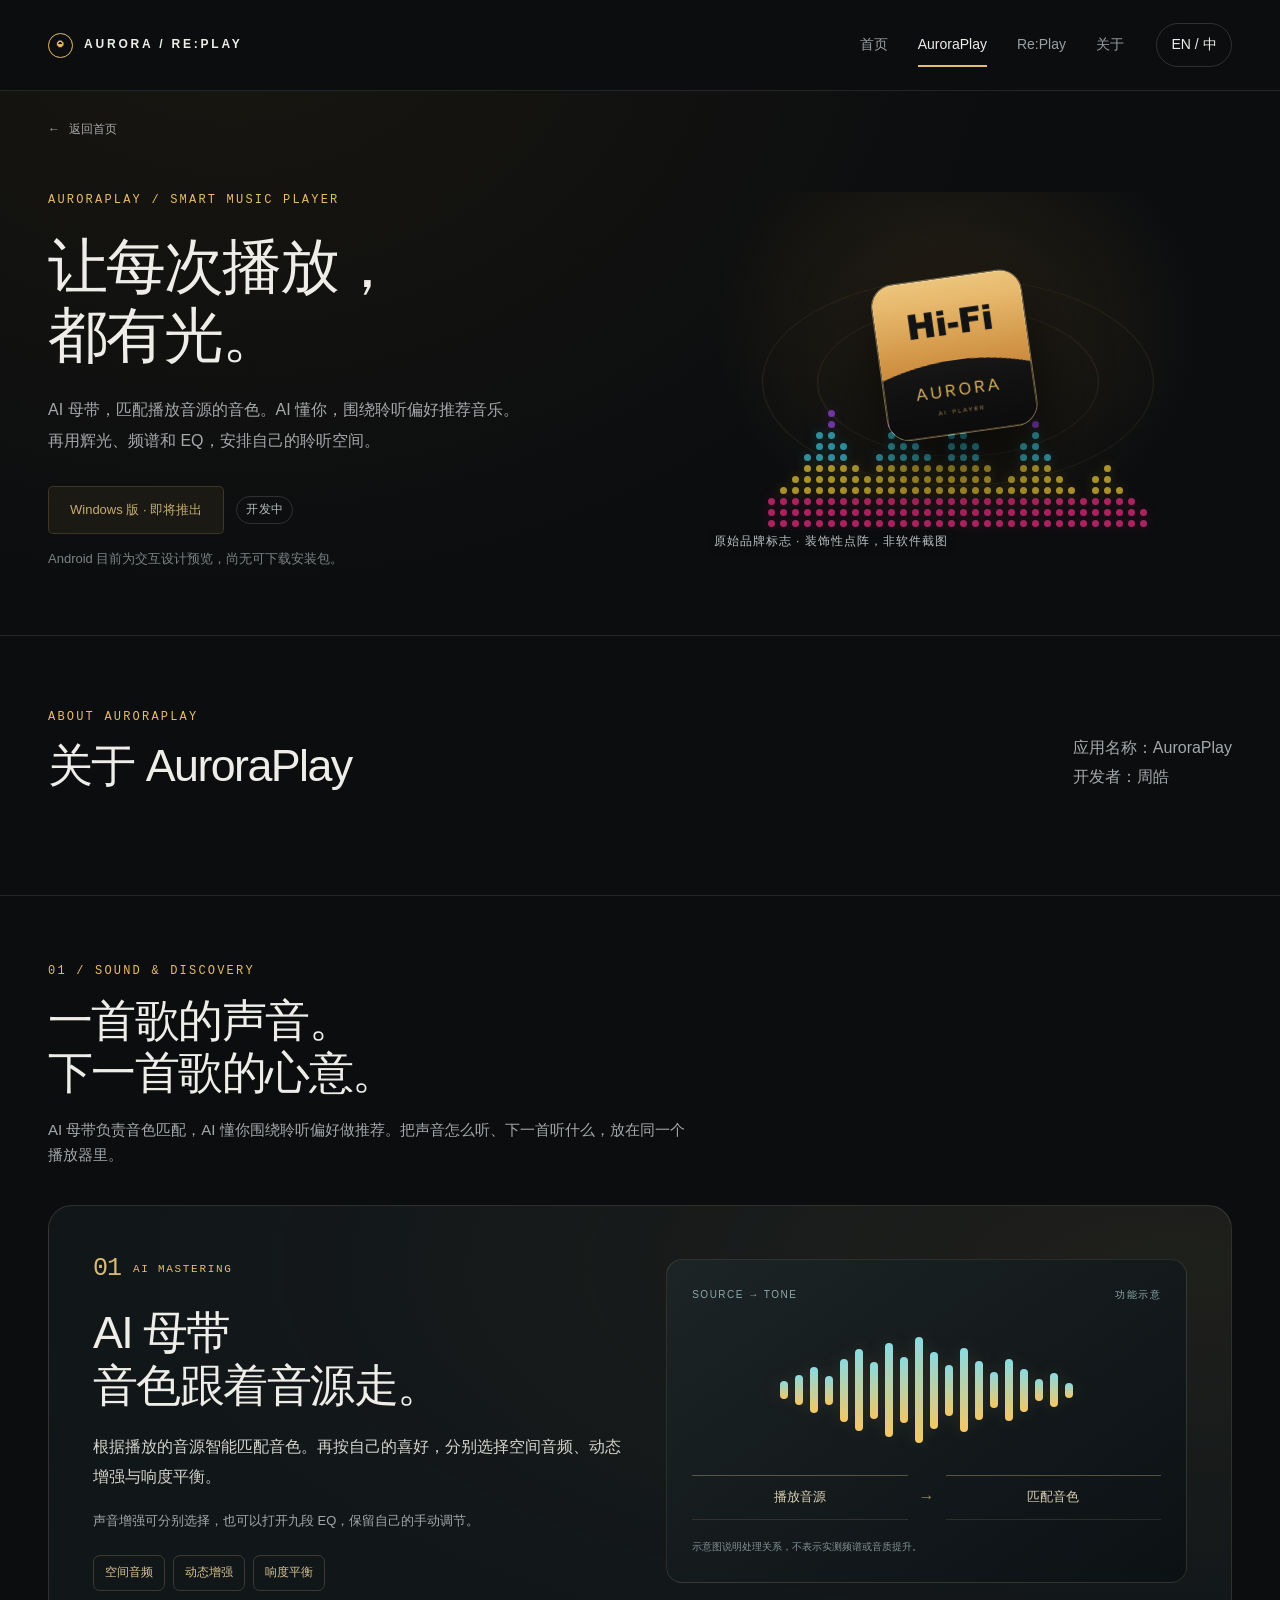
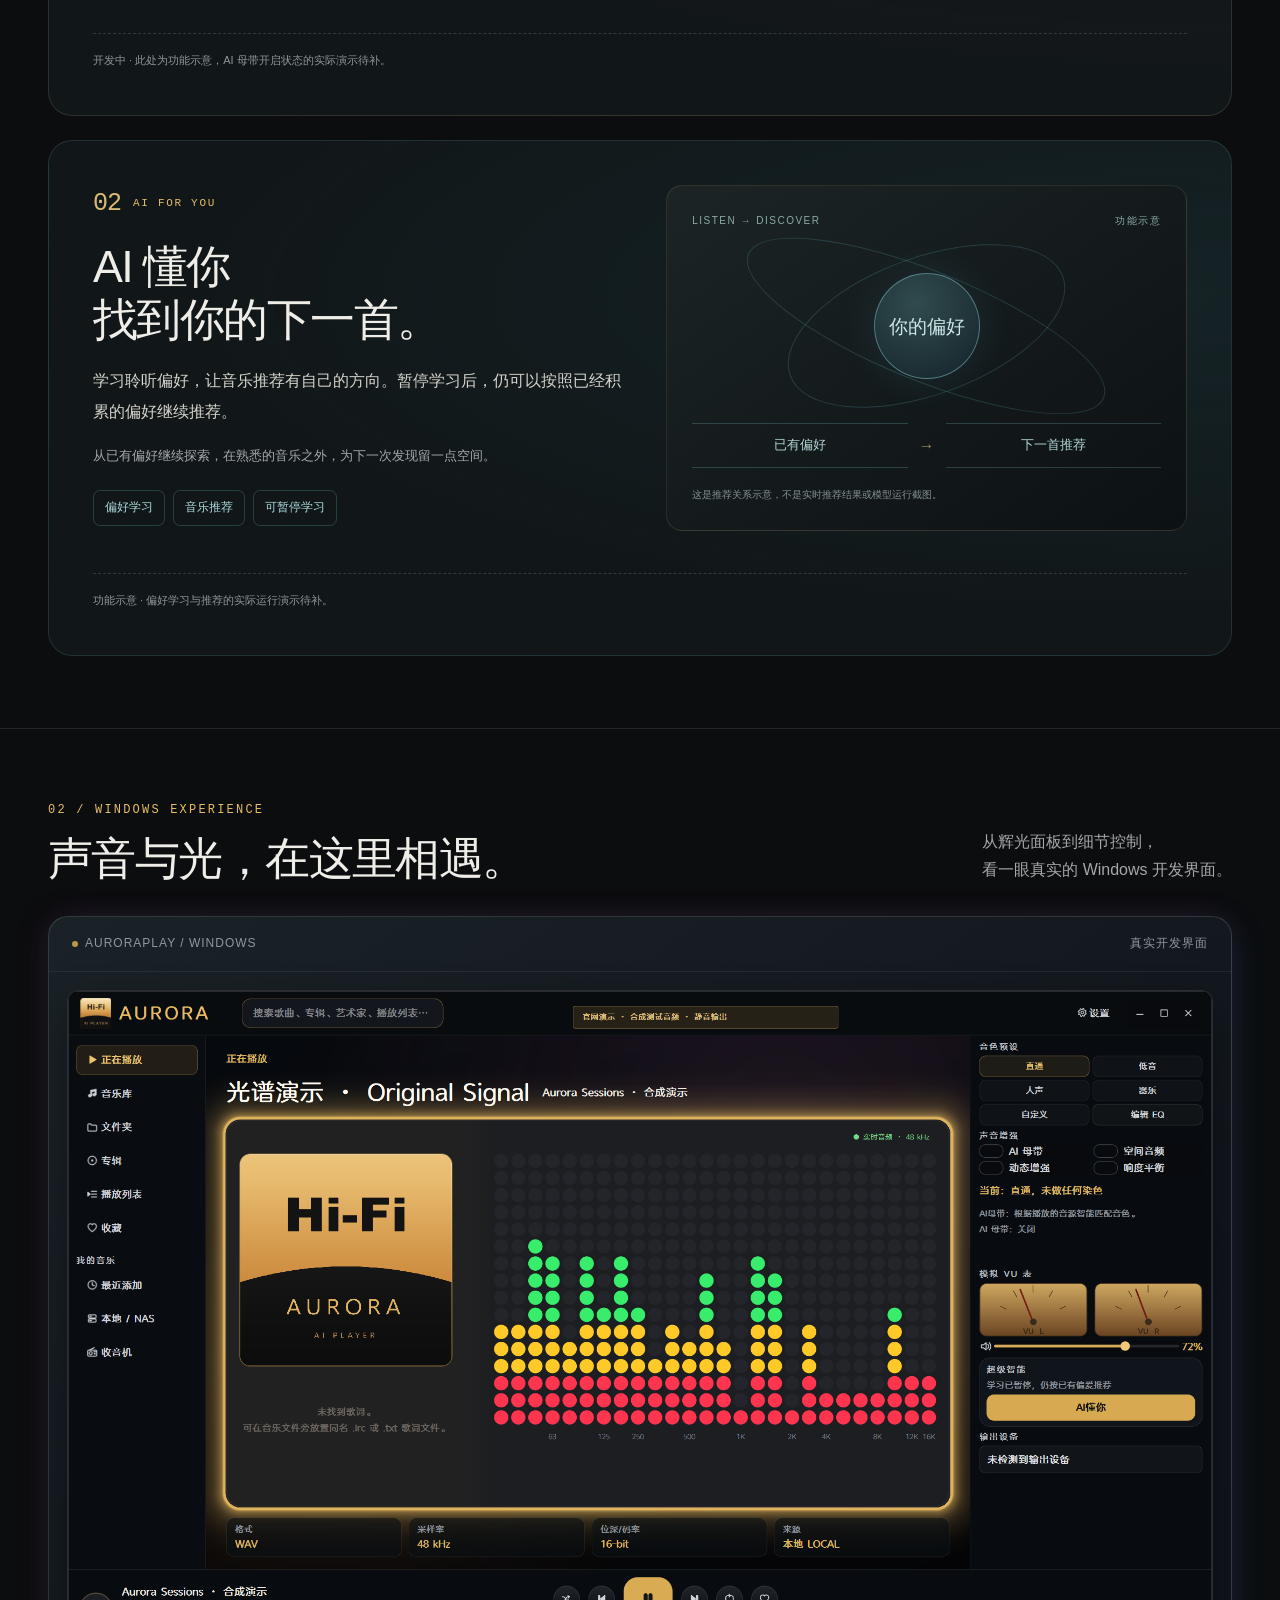
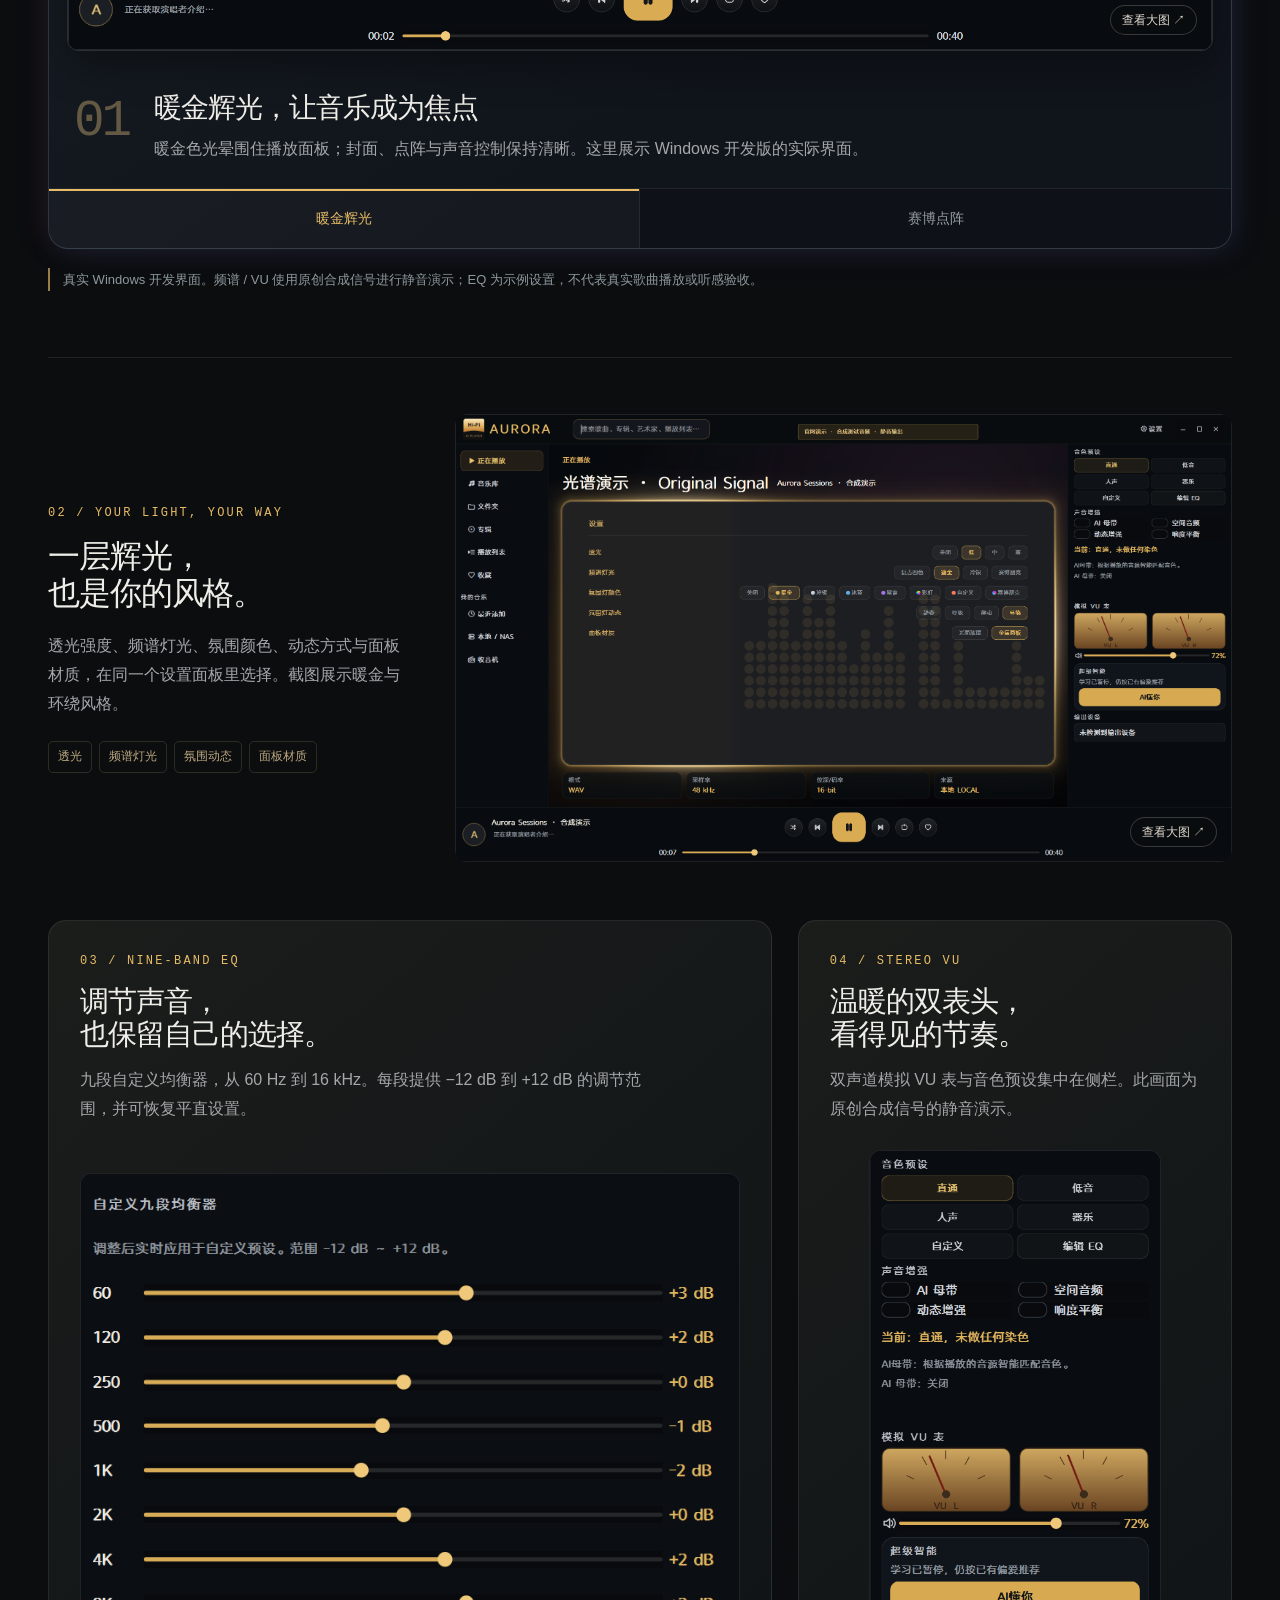
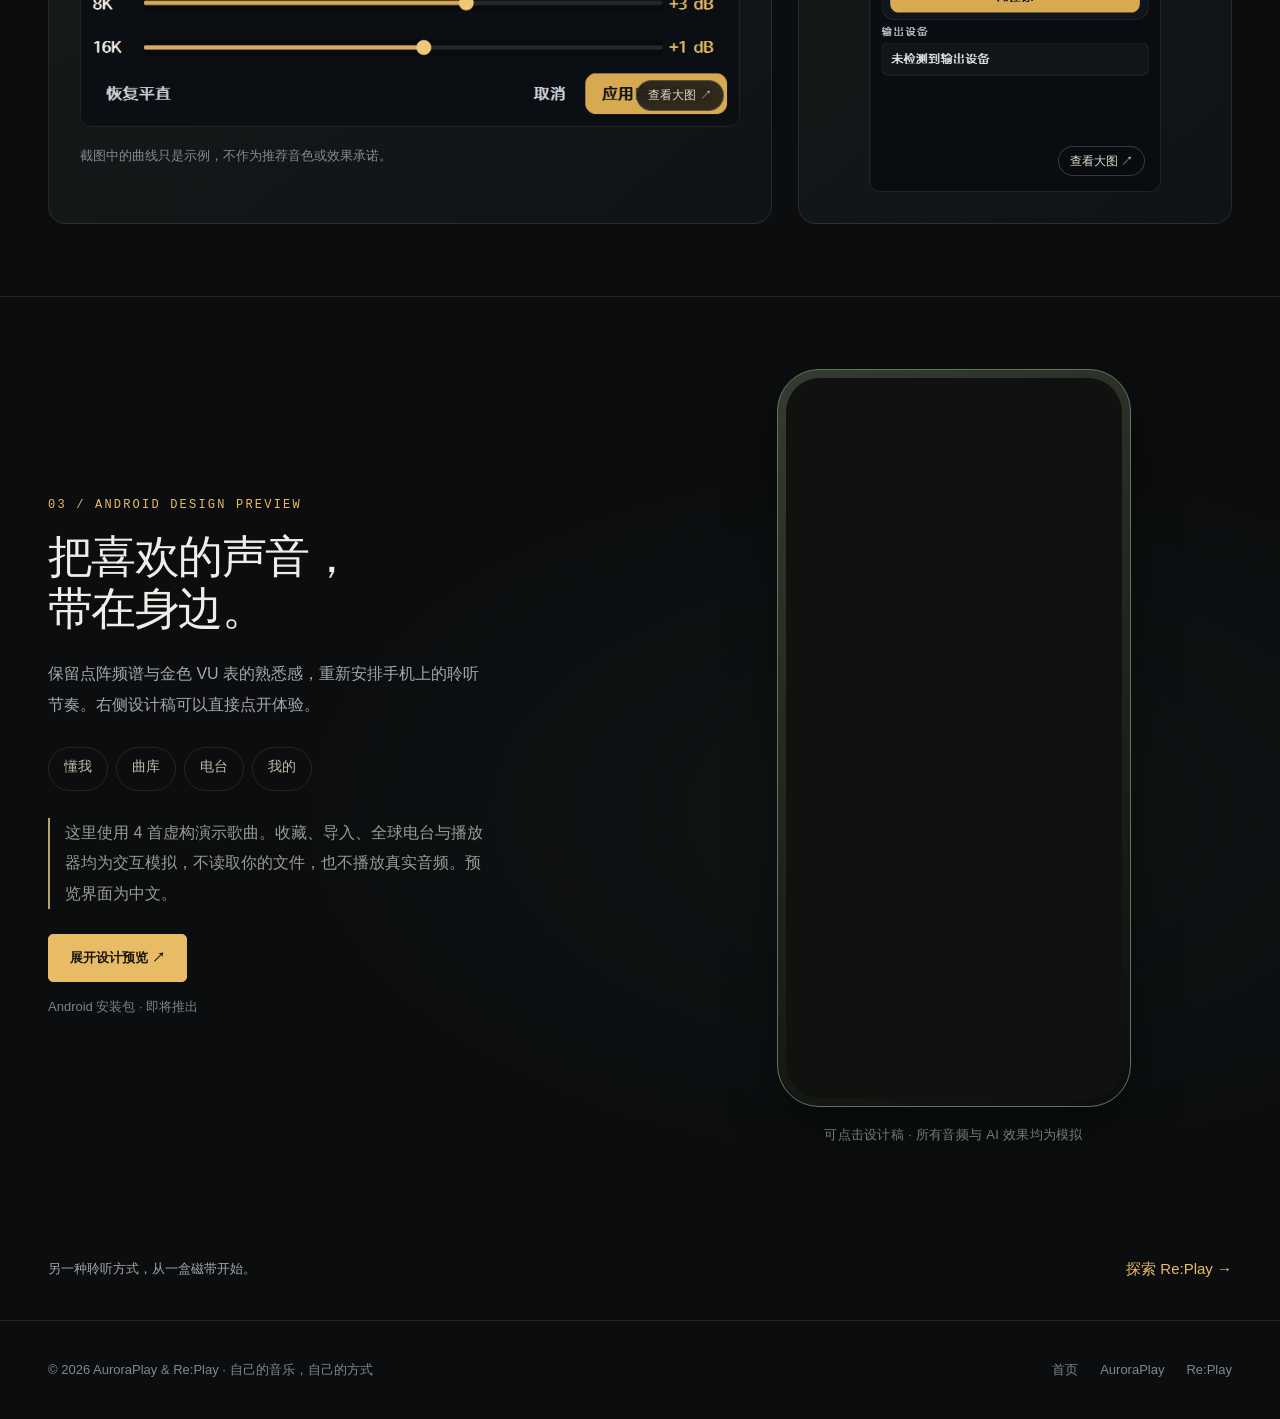
==== commit 21b442c8: "Add AuroraPlay about section with developer identity" ====
--- a/docs/auroraplay.html
+++ b/docs/auroraplay.html
@@ -1 +1 @@
-<!doctype html><html lang="zh-CN"><head><meta charset="utf-8"><meta name="viewport" content="width=device-width,initial-scale=1"><meta name="description" content="探索 AuroraPlay 的 AI 母带、AI 懂你、辉光频谱与九段 EQ，查看真实 Windows 开发界面和 Android 设计预览。"><meta name="theme-color" content="#0b0d0f"><meta name="robots" content="index,follow"><title>AuroraPlay｜让每次播放，都有光</title><link rel="icon" href="assets/images/17fd0ee9f0f961b1a147cc72.png"><link rel="stylesheet" href="assets/site.css?v=20261005-features-3"></head><body class="" data-title-zh="AuroraPlay｜让每次播放，都有光" data-title-en="AuroraPlay | A little light in every listen"><a class="skip" href="#main"><span data-zh="跳到内容" data-en="Skip to content">跳到内容</span></a><header class="header"><div class="wrap header-inner"><a class="studio" data-local="index.html" href="index.html"><span class="studio-symbol" aria-hidden="true">◒</span>AURORA / RE:PLAY</a><nav class="main-nav" aria-label="Main navigation"><a data-local="index.html" href="index.html"><span data-zh="首页" data-en="Home">首页</span></a><a data-local="auroraplay.html" href="auroraplay.html" aria-current="page"><span data-zh="AuroraPlay" data-en="AuroraPlay">AuroraPlay</span></a><a data-local="replay.html" href="replay.html"><span data-zh="Re:Play" data-en="Re:Play">Re:Play</span></a></nav><button class="lang" id="language" type="button" aria-label="切换为英文">EN / 中</button></div></header><main id="main"><div class="wrap"><a class="back" href="index.html" data-local="index.html"><span aria-hidden="true">←</span><span data-zh="返回首页" data-en="Back to home">返回首页</span></a><section class="hero"><div><div class="eyebrow">AURORAPLAY / SMART MUSIC PLAYER</div><h1 data-zh="让每次播放，&lt;br&gt;都有光。" data-en="A little light.&lt;br&gt;In every listen.">让每次播放，<br>都有光。</h1><p data-zh="AI 母带，匹配播放音源的音色。AI 懂你，围绕聆听偏好推荐音乐。再用辉光、频谱和 EQ，安排自己的聆听空间。" data-en="AI Mastering matches tonal settings to the source. AI For You recommends around your listening preferences. Add glow, spectrum and EQ to make the space your own.">AI 母带，匹配播放音源的音色。AI 懂你，围绕聆听偏好推荐音乐。再用辉光、频谱和 EQ，安排自己的聆听空间。</p><div class="actions"><button class="button" type="button" disabled><span data-zh="Windows 版 · 即将推出" data-en="Windows · Coming soon">Windows 版 · 即将推出</span></button><span class="badge"><span data-zh="开发中" data-en="In development">开发中</span></span></div><p class="support-note" data-zh="Android 目前为交互设计预览，尚无可下载安装包。" data-en="Android is an interactive design preview. An installable app is not yet available.">Android 目前为交互设计预览，尚无可下载安装包。</p></div><div class="brand-stage"><img class="logo-card" src="assets/images/17fd0ee9f0f961b1a147cc72.png" alt="AURORA 原始 Hi-Fi AI Player 标志" width="620" height="646" decoding="async"><div class="spectrum-art" aria-hidden="true"><span><i style="--c:#fc318d"></i><i style="--c:#fc318d"></i><i style="--c:#fc318d"></i></span><span><i style="--c:#fc318d"></i><i style="--c:#fc318d"></i><i style="--c:#fc318d"></i><i style="--c:#ffdc3c"></i></span><span><i style="--c:#fc318d"></i><i style="--c:#fc318d"></i><i style="--c:#fc318d"></i><i style="--c:#ffdc3c"></i><i style="--c:#ffdc3c"></i></span><span><i style="--c:#fc318d"></i><i style="--c:#fc318d"></i><i style="--c:#fc318d"></i><i style="--c:#ffdc3c"></i><i style="--c:#ffdc3c"></i><i style="--c:#ffdc3c"></i><i style="--c:#43d7ee"></i></span><span><i style="--c:#fc318d"></i><i style="--c:#fc318d"></i><i style="--c:#fc318d"></i><i style="--c:#ffdc3c"></i><i style="--c:#ffdc3c"></i><i style="--c:#ffdc3c"></i><i style="--c:#43d7ee"></i><i style="--c:#43d7ee"></i><i style="--c:#43d7ee"></i></span><span><i style="--c:#fc318d"></i><i style="--c:#fc318d"></i><i style="--c:#fc318d"></i><i style="--c:#ffdc3c"></i><i style="--c:#ffdc3c"></i><i style="--c:#ffdc3c"></i><i style="--c:#43d7ee"></i><i style="--c:#43d7ee"></i><i style="--c:#43d7ee"></i><i style="--c:#a948f8"></i><i style="--c:#a948f8"></i></span><span><i style="--c:#fc318d"></i><i style="--c:#fc318d"></i><i style="--c:#fc318d"></i><i style="--c:#ffdc3c"></i><i style="--c:#ffdc3c"></i><i style="--c:#ffdc3c"></i><i style="--c:#43d7ee"></i><i style="--c:#43d7ee"></i></span><span><i style="--c:#fc318d"></i><i style="--c:#fc318d"></i><i style="--c:#fc318d"></i><i style="--c:#ffdc3c"></i><i style="--c:#ffdc3c"></i><i style="--c:#ffdc3c"></i></span><span><i style="--c:#fc318d"></i><i style="--c:#fc318d"></i><i style="--c:#fc318d"></i><i style="--c:#ffdc3c"></i><i style="--c:#ffdc3c"></i></span><span><i style="--c:#fc318d"></i><i style="--c:#fc318d"></i><i style="--c:#fc318d"></i><i style="--c:#ffdc3c"></i><i style="--c:#ffdc3c"></i><i style="--c:#ffdc3c"></i><i style="--c:#43d7ee"></i></span><span><i style="--c:#fc318d"></i><i style="--c:#fc318d"></i><i style="--c:#fc318d"></i><i style="--c:#ffdc3c"></i><i style="--c:#ffdc3c"></i><i style="--c:#ffdc3c"></i><i style="--c:#43d7ee"></i><i style="--c:#43d7ee"></i><i style="--c:#43d7ee"></i><i style="--c:#a948f8"></i></span><span><i style="--c:#fc318d"></i><i style="--c:#fc318d"></i><i style="--c:#fc318d"></i><i style="--c:#ffdc3c"></i><i style="--c:#ffdc3c"></i><i style="--c:#ffdc3c"></i><i style="--c:#43d7ee"></i><i style="--c:#43d7ee"></i><i style="--c:#43d7ee"></i><i style="--c:#a948f8"></i><i style="--c:#a948f8"></i><i style="--c:#a948f8"></i></span><span><i style="--c:#fc318d"></i><i style="--c:#fc318d"></i><i style="--c:#fc318d"></i><i style="--c:#ffdc3c"></i><i style="--c:#ffdc3c"></i><i style="--c:#ffdc3c"></i><i style="--c:#43d7ee"></i><i style="--c:#43d7ee"></i><i style="--c:#43d7ee"></i></span><span><i style="--c:#fc318d"></i><i style="--c:#fc318d"></i><i style="--c:#fc318d"></i><i style="--c:#ffdc3c"></i><i style="--c:#ffdc3c"></i><i style="--c:#ffdc3c"></i><i style="--c:#43d7ee"></i></span><span><i style="--c:#fc318d"></i><i style="--c:#fc318d"></i><i style="--c:#fc318d"></i><i style="--c:#ffdc3c"></i><i style="--c:#ffdc3c"></i><i style="--c:#ffdc3c"></i></span><span><i style="--c:#fc318d"></i><i style="--c:#fc318d"></i><i style="--c:#fc318d"></i><i style="--c:#ffdc3c"></i><i style="--c:#ffdc3c"></i><i style="--c:#ffdc3c"></i><i style="--c:#43d7ee"></i><i style="--c:#43d7ee"></i><i style="--c:#43d7ee"></i></span><span><i style="--c:#fc318d"></i><i style="--c:#fc318d"></i><i style="--c:#fc318d"></i><i style="--c:#ffdc3c"></i><i style="--c:#ffdc3c"></i><i style="--c:#ffdc3c"></i><i style="--c:#43d7ee"></i><i style="--c:#43d7ee"></i><i style="--c:#43d7ee"></i><i style="--c:#a948f8"></i><i style="--c:#a948f8"></i></span><span><i style="--c:#fc318d"></i><i style="--c:#fc318d"></i><i style="--c:#fc318d"></i><i style="--c:#ffdc3c"></i><i style="--c:#ffdc3c"></i><i style="--c:#ffdc3c"></i><i style="--c:#43d7ee"></i><i style="--c:#43d7ee"></i></span><span><i style="--c:#fc318d"></i><i style="--c:#fc318d"></i><i style="--c:#fc318d"></i><i style="--c:#ffdc3c"></i><i style="--c:#ffdc3c"></i><i style="--c:#ffdc3c"></i></span><span><i style="--c:#fc318d"></i><i style="--c:#fc318d"></i><i style="--c:#fc318d"></i><i style="--c:#ffdc3c"></i></span><span><i style="--c:#fc318d"></i><i style="--c:#fc318d"></i><i style="--c:#fc318d"></i><i style="--c:#ffdc3c"></i><i style="--c:#ffdc3c"></i></span><span><i style="--c:#fc318d"></i><i style="--c:#fc318d"></i><i style="--c:#fc318d"></i><i style="--c:#ffdc3c"></i><i style="--c:#ffdc3c"></i><i style="--c:#ffdc3c"></i><i style="--c:#43d7ee"></i><i style="--c:#43d7ee"></i></span><span><i style="--c:#fc318d"></i><i style="--c:#fc318d"></i><i style="--c:#fc318d"></i><i style="--c:#ffdc3c"></i><i style="--c:#ffdc3c"></i><i style="--c:#ffdc3c"></i><i style="--c:#43d7ee"></i><i style="--c:#43d7ee"></i><i style="--c:#43d7ee"></i><i style="--c:#a948f8"></i></span><span><i style="--c:#fc318d"></i><i style="--c:#fc318d"></i><i style="--c:#fc318d"></i><i style="--c:#ffdc3c"></i><i style="--c:#ffdc3c"></i><i style="--c:#ffdc3c"></i><i style="--c:#43d7ee"></i></span><span><i style="--c:#fc318d"></i><i style="--c:#fc318d"></i><i style="--c:#fc318d"></i><i style="--c:#ffdc3c"></i><i style="--c:#ffdc3c"></i></span><span><i style="--c:#fc318d"></i><i style="--c:#fc318d"></i><i style="--c:#fc318d"></i><i style="--c:#ffdc3c"></i></span><span><i style="--c:#fc318d"></i><i style="--c:#fc318d"></i><i style="--c:#fc318d"></i></span><span><i style="--c:#fc318d"></i><i style="--c:#fc318d"></i><i style="--c:#fc318d"></i><i style="--c:#ffdc3c"></i><i style="--c:#ffdc3c"></i></span><span><i style="--c:#fc318d"></i><i style="--c:#fc318d"></i><i style="--c:#fc318d"></i><i style="--c:#ffdc3c"></i><i style="--c:#ffdc3c"></i><i style="--c:#ffdc3c"></i></span><span><i style="--c:#fc318d"></i><i style="--c:#fc318d"></i><i style="--c:#fc318d"></i><i style="--c:#ffdc3c"></i></span><span><i style="--c:#fc318d"></i><i style="--c:#fc318d"></i><i style="--c:#fc318d"></i></span><span><i style="--c:#fc318d"></i><i style="--c:#fc318d"></i></span></div><span class="visual-label"><span data-zh="原始品牌标志 · 装饰性点阵，非软件截图" data-en="Original brand mark · Decorative spectrum, not app UI">原始品牌标志 · 装饰性点阵，非软件截图</span></span></div></section></div><section class="section focus-section"><div class="wrap"><div class="focus-intro"><div class="eyebrow">01 / SOUND &amp; DISCOVERY</div><h2 data-zh="一首歌的声音。&lt;br&gt;下一首歌的心意。" data-en="The sound of this song.&lt;br&gt;The feeling of the next.">一首歌的声音。<br>下一首歌的心意。</h2><p data-zh="AI 母带负责音色匹配，AI 懂你围绕聆听偏好做推荐。把声音怎么听、下一首听什么，放在同一个播放器里。" data-en="AI Mastering matches tonal settings to the source. AI For You recommends music around listening preferences. How it sounds and what comes next, together in one player.">AI 母带负责音色匹配，AI 懂你围绕聆听偏好做推荐。把声音怎么听、下一首听什么，放在同一个播放器里。</p></div><article class="focus-card"><div class="focus-copy"><div class="focus-kicker"><b>01</b> AI MASTERING</div><h3 data-zh="AI 母带&lt;br&gt;音色跟着音源走。" data-en="AI Mastering&lt;br&gt;Tone follows the source.">AI 母带<br>音色跟着音源走。</h3><p class="focus-lead" data-zh="根据播放的音源智能匹配音色。再按自己的喜好，分别选择空间音频、动态增强与响度平衡。" data-en="Match tonal settings to the playing source. Then choose spatial audio, dynamic enhancement and loudness balance to suit your listening.">根据播放的音源智能匹配音色。再按自己的喜好，分别选择空间音频、动态增强与响度平衡。</p><p data-zh="声音增强可分别选择，也可以打开九段 EQ，保留自己的手动调节。" data-en="Choose each sound enhancement separately, or open the nine-band EQ to make your own adjustments.">声音增强可分别选择，也可以打开九段 EQ，保留自己的手动调节。</p><div class="focus-tags"><span data-zh="空间音频" data-en="Spatial audio">空间音频</span><span data-zh="动态增强" data-en="Dynamic enhancement">动态增强</span><span data-zh="响度平衡" data-en="Loudness balance">响度平衡</span></div></div><div class="feature-art"><div class="art-label"><span>SOURCE → TONE</span><span data-zh="功能示意" data-en="FEATURE DIAGRAM">功能示意</span></div><div class="signal-bars" aria-hidden="true"><i style="--h:18px"></i><i style="--h:30px"></i><i style="--h:46px"></i><i style="--h:29px"></i><i style="--h:63px"></i><i style="--h:82px"></i><i style="--h:57px"></i><i style="--h:94px"></i><i style="--h:66px"></i><i style="--h:106px"></i><i style="--h:77px"></i><i style="--h:51px"></i><i style="--h:84px"></i><i style="--h:59px"></i><i style="--h:36px"></i><i style="--h:62px"></i><i style="--h:43px"></i><i style="--h:22px"></i><i style="--h:34px"></i><i style="--h:15px"></i></div><div class="flow-line"><span data-zh="播放音源" data-en="Playing source">播放音源</span><i aria-hidden="true">→</i><span data-zh="匹配音色" data-en="Tonal matching">匹配音色</span></div><p class="art-footnote" data-zh="示意图说明处理关系，不表示实测频谱或音质提升。" data-en="This diagram explains the relationship. It is not a measured spectrum or evidence of improved source quality.">示意图说明处理关系，不表示实测频谱或音质提升。</p></div><p class="capture-gap" data-zh="开发中 · 此处为功能示意，AI 母带开启状态的实际演示待补。" data-en="In development · Feature diagram shown. A running demonstration with AI Mastering enabled is still to come.">开发中 · 此处为功能示意，AI 母带开启状态的实际演示待补。</p></article><article class="focus-card taste"><div class="focus-copy"><div class="focus-kicker"><b>02</b> AI FOR YOU</div><h3 data-zh="AI 懂你&lt;br&gt;找到你的下一首。" data-en="AI For You&lt;br&gt;Let preferences lead.">AI 懂你<br>找到你的下一首。</h3><p class="focus-lead" data-zh="学习聆听偏好，让音乐推荐有自己的方向。暂停学习后，仍可以按照已经积累的偏好继续推荐。" data-en="Learn listening preferences and give recommendations a personal direction. When learning is paused, existing preferences can still guide recommendations.">学习聆听偏好，让音乐推荐有自己的方向。暂停学习后，仍可以按照已经积累的偏好继续推荐。</p><p data-zh="从已有偏好继续探索，在熟悉的音乐之外，为下一次发现留一点空间。" data-en="Explore from your existing preferences, with room for another discovery alongside familiar music.">从已有偏好继续探索，在熟悉的音乐之外，为下一次发现留一点空间。</p><div class="focus-tags"><span data-zh="偏好学习" data-en="Preference learning">偏好学习</span><span data-zh="音乐推荐" data-en="Music recommendations">音乐推荐</span><span data-zh="可暂停学习" data-en="Pause learning">可暂停学习</span></div></div><div class="feature-art"><div class="art-label"><span>LISTEN → DISCOVER</span><span data-zh="功能示意" data-en="FEATURE DIAGRAM">功能示意</span></div><div class="taste-orbit" aria-hidden="true"><div class="taste-core"><span data-zh="你的偏好" data-en="Your taste">你的偏好</span></div></div><div class="flow-line"><span data-zh="已有偏好" data-en="Saved preferences">已有偏好</span><i aria-hidden="true">→</i><span data-zh="下一首推荐" data-en="What to play next">下一首推荐</span></div><p class="art-footnote" data-zh="这是推荐关系示意，不是实时推荐结果或模型运行截图。" data-en="An explanation of the recommendation flow, not live results or a model execution capture.">这是推荐关系示意，不是实时推荐结果或模型运行截图。</p></div><p class="capture-gap" data-zh="功能示意 · 偏好学习与推荐的实际运行演示待补。" data-en="Feature diagram · A running demonstration of learning and recommendations is still to come.">功能示意 · 偏好学习与推荐的实际运行演示待补。</p></article></div></section><section class="section"><div class="wrap"><div class="section-head"><div><div class="eyebrow">02 / WINDOWS EXPERIENCE</div><h2 data-zh="声音与光，在这里相遇。" data-en="Where sound meets light.">声音与光，在这里相遇。</h2></div><p data-zh="从辉光面板到细节控制，&lt;br&gt;看一眼真实的 Windows 开发界面。" data-en="From the glowing stage to the finest controls.&lt;br&gt;A look at the real Windows development interface.">从辉光面板到细节控制，<br>看一眼真实的 Windows 开发界面。</p></div><div class="windows-stage"><div class="stage-top"><span><i class="stage-dot"></i>AURORAPLAY / WINDOWS</span><span data-zh="真实开发界面" data-en="ACTUAL DEVELOPMENT UI">真实开发界面</span></div><div class="capture-gallery" role="tabpanel" id="windows-panel"><button type="button" class="capture-button" data-capture="glow" data-gallery-shot="0" aria-label="查看 AuroraPlay 暖金辉光与点阵频谱，原创合成信号静音演示 大图"><img src="assets/images/0b88bee83a4cb7e8a07bb0ff.png" alt="AuroraPlay 暖金辉光与点阵频谱，原创合成信号静音演示" width="2125" height="1225" decoding="async"><span class="capture-hint"><span data-zh="查看大图 ↗" data-en="View full image ↗">查看大图 ↗</span></span></button><button type="button" class="capture-button" data-capture="cyber" data-gallery-shot="1" hidden aria-label="查看 AuroraPlay 赛博辉光与彩色点阵频谱，原创合成信号静音演示 大图"><img src="assets/images/4aede59e918a4ea05a26a644.png" alt="AuroraPlay 赛博辉光与彩色点阵频谱，原创合成信号静音演示" width="2125" height="1225" decoding="async" loading="lazy"><span class="capture-hint"><span data-zh="查看大图 ↗" data-en="View full image ↗">查看大图 ↗</span></span></button></div><div class="capture-meta" aria-live="polite"><div id="feature-number" class="pending-number" aria-hidden="true">01</div><div><h3 id="feature-title">暖金辉光，让音乐成为焦点</h3><p id="feature-description">Windows 开发版实际界面。</p></div></div><div class="shot-tabs" role="tablist" aria-label="Windows appearance previews"><button type="button" class="shot-tab" role="tab" aria-controls="windows-panel" aria-selected="true" tabindex="0"><span data-zh="暖金辉光" data-en="Warm gold">暖金辉光</span></button><button type="button" class="shot-tab" role="tab" aria-controls="windows-panel" aria-selected="false" tabindex="-1"><span data-zh="赛博点阵" data-en="Cyber spectrum">赛博点阵</span></button></div></div><p class="screenshot-caption" data-zh="真实 Windows 开发界面。频谱 / VU 使用原创合成信号进行静音演示；EQ 为示例设置，不代表真实歌曲播放或听感验收。" data-en="Actual Windows development interface. Spectrum and VU use an original synthetic signal with muted output. EQ settings are illustrative; these captures do not demonstrate real-song playback or listening validation.">真实 Windows 开发界面。频谱 / VU 使用原创合成信号进行静音演示；EQ 为示例设置，不代表真实歌曲播放或听感验收。</p><div class="feature-settings"><div><div class="eyebrow">02 / YOUR LIGHT, YOUR WAY</div><h3 data-zh="一层辉光，&lt;br&gt;也是你的风格。" data-en="Your glow.&lt;br&gt;Your style.">一层辉光，<br>也是你的风格。</h3><p data-zh="透光强度、频谱灯光、氛围颜色、动态方式与面板材质，在同一个设置面板里选择。截图展示暖金与环绕风格。" data-en="Choose translucency, spectrum colors, ambient lighting, motion and panel material in one settings panel. The capture shows warm gold and surround styling.">透光强度、频谱灯光、氛围颜色、动态方式与面板材质，在同一个设置面板里选择。截图展示暖金与环绕风格。</p><div class="setting-tags"><span data-zh="透光" data-en="Translucency">透光</span><span data-zh="频谱灯光" data-en="Spectrum light">频谱灯光</span><span data-zh="氛围动态" data-en="Ambient motion">氛围动态</span><span data-zh="面板材质" data-en="Panel material">面板材质</span></div></div><button type="button" class="capture-button" data-capture="settings"  aria-label="查看 AuroraPlay Windows 发光、频谱与面板外观设置 大图"><img src="assets/images/9924e5216722eb9ff11fb5ed.png" alt="AuroraPlay Windows 发光、频谱与面板外观设置" width="2125" height="1225" decoding="async" loading="lazy"><span class="capture-hint"><span data-zh="查看大图 ↗" data-en="View full image ↗">查看大图 ↗</span></span></button></div><div class="sound-detail-grid"><article class="sound-card eq"><div class="eyebrow">03 / NINE-BAND EQ</div><h3 data-zh="调节声音，&lt;br&gt;也保留自己的选择。" data-en="Shape the sound.&lt;br&gt;Keep your own choices.">调节声音，<br>也保留自己的选择。</h3><p data-zh="九段自定义均衡器，从 60 Hz 到 16 kHz。每段提供 −12 dB 到 +12 dB 的调节范围，并可恢复平直设置。" data-en="Nine custom EQ bands, from 60 Hz to 16 kHz, with −12 dB to +12 dB adjustment and a reset-to-flat option.">九段自定义均衡器，从 60 Hz 到 16 kHz。每段提供 −12 dB 到 +12 dB 的调节范围，并可恢复平直设置。</p><button type="button" class="capture-button" data-capture="eq"  aria-label="查看 AuroraPlay 九段均衡器，当前滑杆为示例设置 大图"><img src="assets/images/4359723c76250b23baca9771.png" alt="AuroraPlay 九段均衡器，当前滑杆为示例设置" width="775" height="650" decoding="async" loading="lazy"><span class="capture-hint"><span data-zh="查看大图 ↗" data-en="View full image ↗">查看大图 ↗</span></span></button><p class="detail-footnote" data-zh="截图中的曲线只是示例，不作为推荐音色或效果承诺。" data-en="The displayed curve is an example, not a recommended tuning or a promised result.">截图中的曲线只是示例，不作为推荐音色或效果承诺。</p></article><article class="sound-card vu"><div class="eyebrow">04 / STEREO VU</div><h3 data-zh="温暖的双表头，&lt;br&gt;看得见的节奏。" data-en="Twin golden meters.&lt;br&gt;A rhythm you can see.">温暖的双表头，<br>看得见的节奏。</h3><p data-zh="双声道模拟 VU 表与音色预设集中在侧栏。此画面为原创合成信号的静音演示。" data-en="Stereo analog-style VU meters sit alongside tonal presets. This capture uses a muted, original synthetic signal.">双声道模拟 VU 表与音色预设集中在侧栏。此画面为原创合成信号的静音演示。</p><button type="button" class="capture-button" data-capture="vu"  aria-label="查看 AuroraPlay 声音侧栏与双声道 VU 表，原创合成信号静音演示 大图"><img src="assets/images/1e3a2748008cc0153f4b7725.png" alt="AuroraPlay 声音侧栏与双声道 VU 表，原创合成信号静音演示" width="450" height="993" decoding="async" loading="lazy"><span class="capture-hint"><span data-zh="查看大图 ↗" data-en="View full image ↗">查看大图 ↗</span></span></button></article></div></div></section><section class="section android-section"><div class="wrap android-layout"><div class="android-copy"><div class="eyebrow">03 / ANDROID DESIGN PREVIEW</div><h2 data-zh="把喜欢的声音，&lt;br&gt;带在身边。" data-en="Take your kind&lt;br&gt;of sound with you.">把喜欢的声音，<br>带在身边。</h2><p data-zh="保留点阵频谱与金色 VU 表的熟悉感，重新安排手机上的聆听节奏。右侧设计稿可以直接点开体验。" data-en="The familiar dot-matrix spectrum and golden VU meters, rethought for a phone. Tap through the interactive design preview.">保留点阵频谱与金色 VU 表的熟悉感，重新安排手机上的聆听节奏。右侧设计稿可以直接点开体验。</p><div class="android-nav"><span data-zh="懂我" data-en="For you">懂我</span><span data-zh="曲库" data-en="Library">曲库</span><span data-zh="电台" data-en="Radio">电台</span><span data-zh="我的" data-en="My music">我的</span></div><p class="demo-note" data-zh="这里使用 4 首虚构演示歌曲。收藏、导入、全球电台与播放器均为交互模拟，不读取你的文件，也不播放真实音频。预览界面为中文。" data-en="This preview uses four fictional demo tracks. Favorites, import, radio and playback are simulated. It does not read your files or play real audio. Preview UI is in Chinese.">这里使用 4 首虚构演示歌曲。收藏、导入、全球电台与播放器均为交互模拟，不读取你的文件，也不播放真实音频。预览界面为中文。</p><div class="preview-control"><button type="button" class="button primary" id="open-android"><span data-zh="展开设计预览 ↗" data-en="Expand design preview ↗">展开设计预览 ↗</span></button></div><p class="support-note" data-zh="Android 安装包 · 即将推出" data-en="Android installer · Coming soon">Android 安装包 · 即将推出</p></div><div><div class="phone-stage"><div class="phone-shell"><iframe src="assets/android-preview.html" data-ready="true" data-android="inline" title="AURORA Android 中文交互设计预览（虚构演示内容）" sandbox="allow-scripts" loading="lazy"></iframe></div></div><p class="phone-caption" data-zh="可点击设计稿 · 所有音频与 AI 效果均为模拟" data-en="Interactive design draft · Audio and AI effects are simulated">可点击设计稿 · 所有音频与 AI 效果均为模拟</p></div></div></section><div class="wrap next-product"><p data-zh="另一种聆听方式，从一盒磁带开始。" data-en="Another way to listen begins with a cassette.">另一种聆听方式，从一盒磁带开始。</p><a href="replay.html" data-local="replay.html"><span data-zh="探索 Re:Play →" data-en="Explore Re:Play →">探索 Re:Play →</span></a></div></main><footer class="footer"><div class="wrap footer-inner"><div>© 2026 AuroraPlay & Re:Play <span aria-hidden="true"> · </span><span data-zh="自己的音乐，自己的方式" data-en="Your music, your way">自己的音乐，自己的方式</span></div><div class="footer-links"><a href="index.html" data-local="index.html"><span data-zh="首页" data-en="Home">首页</span></a><a href="auroraplay.html" data-local="auroraplay.html">AuroraPlay</a><a href="replay.html" data-local="replay.html">Re:Play</a></div></div></footer><div class="modal" id="android-modal" role="dialog" aria-modal="true" aria-label="Android design preview" aria-hidden="true"><button type="button" class="modal-close" id="close-android"><span data-zh="关闭预览 ×" data-en="Close preview ×">关闭预览 ×</span></button><iframe data-android="expanded" name="aurora-expanded-preview" title="AURORA Android expanded design preview" sandbox="allow-scripts"></iframe></div><div class="modal capture-modal" id="capture-modal" role="dialog" aria-modal="true" aria-label="Windows screenshot detail" aria-hidden="true"><button class="zoom-size" id="capture-size" type="button" aria-pressed="false"><span data-zh="切换原始尺寸" data-en="Toggle original size">切换原始尺寸</span></button><button class="modal-close" id="capture-close" type="button"><span data-zh="关闭大图 ×" data-en="Close image ×">关闭大图 ×</span></button><div class="image-scroll" id="capture-scroll" tabindex="0" role="region" aria-label="图片细节，可用方向键滚动"><img id="capture-full" src="assets/images/0b88bee83a4cb7e8a07bb0ff.png" alt="Windows 开发界面大图"></div><p data-zh="真实 Windows 开发界面 · 原创合成信号静音演示 · EQ 为示例设置" data-en="Actual Windows development UI · Muted original synthetic signal · Example EQ settings">真实 Windows 开发界面 · 原创合成信号静音演示 · EQ 为示例设置</p></div><script src="assets/site.js" defer></script></body></html>+<!doctype html><html lang="zh-CN"><head><meta charset="utf-8"><meta name="viewport" content="width=device-width,initial-scale=1"><meta name="description" content="探索 AuroraPlay 的 AI 母带、AI 懂你、辉光频谱与九段 EQ，查看真实 Windows 开发界面和 Android 设计预览。"><meta name="theme-color" content="#0b0d0f"><meta name="robots" content="index,follow"><title>AuroraPlay｜让每次播放，都有光</title><link rel="icon" href="assets/images/17fd0ee9f0f961b1a147cc72.png"><link rel="stylesheet" href="assets/site.css?v=20261005-features-3"></head><body class="" data-title-zh="AuroraPlay｜让每次播放，都有光" data-title-en="AuroraPlay | A little light in every listen"><a class="skip" href="#main"><span data-zh="跳到内容" data-en="Skip to content">跳到内容</span></a><header class="header"><div class="wrap header-inner"><a class="studio" data-local="index.html" href="index.html"><span class="studio-symbol" aria-hidden="true">◒</span>AURORA / RE:PLAY</a><nav class="main-nav" aria-label="Main navigation"><a data-local="index.html" href="index.html"><span data-zh="首页" data-en="Home">首页</span></a><a data-local="auroraplay.html" href="auroraplay.html" aria-current="page"><span data-zh="AuroraPlay" data-en="AuroraPlay">AuroraPlay</span></a><a data-local="replay.html" href="replay.html"><span data-zh="Re:Play" data-en="Re:Play">Re:Play</span></a><a href="#about"><span data-zh="关于" data-en="About">关于</span></a></nav><button class="lang" id="language" type="button" aria-label="切换为英文">EN / 中</button></div></header><main id="main"><div class="wrap"><a class="back" href="index.html" data-local="index.html"><span aria-hidden="true">←</span><span data-zh="返回首页" data-en="Back to home">返回首页</span></a><section class="hero"><div><div class="eyebrow">AURORAPLAY / SMART MUSIC PLAYER</div><h1 data-zh="让每次播放，&lt;br&gt;都有光。" data-en="A little light.&lt;br&gt;In every listen.">让每次播放，<br>都有光。</h1><p data-zh="AI 母带，匹配播放音源的音色。AI 懂你，围绕聆听偏好推荐音乐。再用辉光、频谱和 EQ，安排自己的聆听空间。" data-en="AI Mastering matches tonal settings to the source. AI For You recommends around your listening preferences. Add glow, spectrum and EQ to make the space your own.">AI 母带，匹配播放音源的音色。AI 懂你，围绕聆听偏好推荐音乐。再用辉光、频谱和 EQ，安排自己的聆听空间。</p><div class="actions"><button class="button" type="button" disabled><span data-zh="Windows 版 · 即将推出" data-en="Windows · Coming soon">Windows 版 · 即将推出</span></button><span class="badge"><span data-zh="开发中" data-en="In development">开发中</span></span></div><p class="support-note" data-zh="Android 目前为交互设计预览，尚无可下载安装包。" data-en="Android is an interactive design preview. An installable app is not yet available.">Android 目前为交互设计预览，尚无可下载安装包。</p></div><div class="brand-stage"><img class="logo-card" src="assets/images/17fd0ee9f0f961b1a147cc72.png" alt="AURORA 原始 Hi-Fi AI Player 标志" width="620" height="646" decoding="async"><div class="spectrum-art" aria-hidden="true"><span><i style="--c:#fc318d"></i><i style="--c:#fc318d"></i><i style="--c:#fc318d"></i></span><span><i style="--c:#fc318d"></i><i style="--c:#fc318d"></i><i style="--c:#fc318d"></i><i style="--c:#ffdc3c"></i></span><span><i style="--c:#fc318d"></i><i style="--c:#fc318d"></i><i style="--c:#fc318d"></i><i style="--c:#ffdc3c"></i><i style="--c:#ffdc3c"></i></span><span><i style="--c:#fc318d"></i><i style="--c:#fc318d"></i><i style="--c:#fc318d"></i><i style="--c:#ffdc3c"></i><i style="--c:#ffdc3c"></i><i style="--c:#ffdc3c"></i><i style="--c:#43d7ee"></i></span><span><i style="--c:#fc318d"></i><i style="--c:#fc318d"></i><i style="--c:#fc318d"></i><i style="--c:#ffdc3c"></i><i style="--c:#ffdc3c"></i><i style="--c:#ffdc3c"></i><i style="--c:#43d7ee"></i><i style="--c:#43d7ee"></i><i style="--c:#43d7ee"></i></span><span><i style="--c:#fc318d"></i><i style="--c:#fc318d"></i><i style="--c:#fc318d"></i><i style="--c:#ffdc3c"></i><i style="--c:#ffdc3c"></i><i style="--c:#ffdc3c"></i><i style="--c:#43d7ee"></i><i style="--c:#43d7ee"></i><i style="--c:#43d7ee"></i><i style="--c:#a948f8"></i><i style="--c:#a948f8"></i></span><span><i style="--c:#fc318d"></i><i style="--c:#fc318d"></i><i style="--c:#fc318d"></i><i style="--c:#ffdc3c"></i><i style="--c:#ffdc3c"></i><i style="--c:#ffdc3c"></i><i style="--c:#43d7ee"></i><i style="--c:#43d7ee"></i></span><span><i style="--c:#fc318d"></i><i style="--c:#fc318d"></i><i style="--c:#fc318d"></i><i style="--c:#ffdc3c"></i><i style="--c:#ffdc3c"></i><i style="--c:#ffdc3c"></i></span><span><i style="--c:#fc318d"></i><i style="--c:#fc318d"></i><i style="--c:#fc318d"></i><i style="--c:#ffdc3c"></i><i style="--c:#ffdc3c"></i></span><span><i style="--c:#fc318d"></i><i style="--c:#fc318d"></i><i style="--c:#fc318d"></i><i style="--c:#ffdc3c"></i><i style="--c:#ffdc3c"></i><i style="--c:#ffdc3c"></i><i style="--c:#43d7ee"></i></span><span><i style="--c:#fc318d"></i><i style="--c:#fc318d"></i><i style="--c:#fc318d"></i><i style="--c:#ffdc3c"></i><i style="--c:#ffdc3c"></i><i style="--c:#ffdc3c"></i><i style="--c:#43d7ee"></i><i style="--c:#43d7ee"></i><i style="--c:#43d7ee"></i><i style="--c:#a948f8"></i></span><span><i style="--c:#fc318d"></i><i style="--c:#fc318d"></i><i style="--c:#fc318d"></i><i style="--c:#ffdc3c"></i><i style="--c:#ffdc3c"></i><i style="--c:#ffdc3c"></i><i style="--c:#43d7ee"></i><i style="--c:#43d7ee"></i><i style="--c:#43d7ee"></i><i style="--c:#a948f8"></i><i style="--c:#a948f8"></i><i style="--c:#a948f8"></i></span><span><i style="--c:#fc318d"></i><i style="--c:#fc318d"></i><i style="--c:#fc318d"></i><i style="--c:#ffdc3c"></i><i style="--c:#ffdc3c"></i><i style="--c:#ffdc3c"></i><i style="--c:#43d7ee"></i><i style="--c:#43d7ee"></i><i style="--c:#43d7ee"></i></span><span><i style="--c:#fc318d"></i><i style="--c:#fc318d"></i><i style="--c:#fc318d"></i><i style="--c:#ffdc3c"></i><i style="--c:#ffdc3c"></i><i style="--c:#ffdc3c"></i><i style="--c:#43d7ee"></i></span><span><i style="--c:#fc318d"></i><i style="--c:#fc318d"></i><i style="--c:#fc318d"></i><i style="--c:#ffdc3c"></i><i style="--c:#ffdc3c"></i><i style="--c:#ffdc3c"></i></span><span><i style="--c:#fc318d"></i><i style="--c:#fc318d"></i><i style="--c:#fc318d"></i><i style="--c:#ffdc3c"></i><i style="--c:#ffdc3c"></i><i style="--c:#ffdc3c"></i><i style="--c:#43d7ee"></i><i style="--c:#43d7ee"></i><i style="--c:#43d7ee"></i></span><span><i style="--c:#fc318d"></i><i style="--c:#fc318d"></i><i style="--c:#fc318d"></i><i style="--c:#ffdc3c"></i><i style="--c:#ffdc3c"></i><i style="--c:#ffdc3c"></i><i style="--c:#43d7ee"></i><i style="--c:#43d7ee"></i><i style="--c:#43d7ee"></i><i style="--c:#a948f8"></i><i style="--c:#a948f8"></i></span><span><i style="--c:#fc318d"></i><i style="--c:#fc318d"></i><i style="--c:#fc318d"></i><i style="--c:#ffdc3c"></i><i style="--c:#ffdc3c"></i><i style="--c:#ffdc3c"></i><i style="--c:#43d7ee"></i><i style="--c:#43d7ee"></i></span><span><i style="--c:#fc318d"></i><i style="--c:#fc318d"></i><i style="--c:#fc318d"></i><i style="--c:#ffdc3c"></i><i style="--c:#ffdc3c"></i><i style="--c:#ffdc3c"></i></span><span><i style="--c:#fc318d"></i><i style="--c:#fc318d"></i><i style="--c:#fc318d"></i><i style="--c:#ffdc3c"></i></span><span><i style="--c:#fc318d"></i><i style="--c:#fc318d"></i><i style="--c:#fc318d"></i><i style="--c:#ffdc3c"></i><i style="--c:#ffdc3c"></i></span><span><i style="--c:#fc318d"></i><i style="--c:#fc318d"></i><i style="--c:#fc318d"></i><i style="--c:#ffdc3c"></i><i style="--c:#ffdc3c"></i><i style="--c:#ffdc3c"></i><i style="--c:#43d7ee"></i><i style="--c:#43d7ee"></i></span><span><i style="--c:#fc318d"></i><i style="--c:#fc318d"></i><i style="--c:#fc318d"></i><i style="--c:#ffdc3c"></i><i style="--c:#ffdc3c"></i><i style="--c:#ffdc3c"></i><i style="--c:#43d7ee"></i><i style="--c:#43d7ee"></i><i style="--c:#43d7ee"></i><i style="--c:#a948f8"></i></span><span><i style="--c:#fc318d"></i><i style="--c:#fc318d"></i><i style="--c:#fc318d"></i><i style="--c:#ffdc3c"></i><i style="--c:#ffdc3c"></i><i style="--c:#ffdc3c"></i><i style="--c:#43d7ee"></i></span><span><i style="--c:#fc318d"></i><i style="--c:#fc318d"></i><i style="--c:#fc318d"></i><i style="--c:#ffdc3c"></i><i style="--c:#ffdc3c"></i></span><span><i style="--c:#fc318d"></i><i style="--c:#fc318d"></i><i style="--c:#fc318d"></i><i style="--c:#ffdc3c"></i></span><span><i style="--c:#fc318d"></i><i style="--c:#fc318d"></i><i style="--c:#fc318d"></i></span><span><i style="--c:#fc318d"></i><i style="--c:#fc318d"></i><i style="--c:#fc318d"></i><i style="--c:#ffdc3c"></i><i style="--c:#ffdc3c"></i></span><span><i style="--c:#fc318d"></i><i style="--c:#fc318d"></i><i style="--c:#fc318d"></i><i style="--c:#ffdc3c"></i><i style="--c:#ffdc3c"></i><i style="--c:#ffdc3c"></i></span><span><i style="--c:#fc318d"></i><i style="--c:#fc318d"></i><i style="--c:#fc318d"></i><i style="--c:#ffdc3c"></i></span><span><i style="--c:#fc318d"></i><i style="--c:#fc318d"></i><i style="--c:#fc318d"></i></span><span><i style="--c:#fc318d"></i><i style="--c:#fc318d"></i></span></div><span class="visual-label"><span data-zh="原始品牌标志 · 装饰性点阵，非软件截图" data-en="Original brand mark · Decorative spectrum, not app UI">原始品牌标志 · 装饰性点阵，非软件截图</span></span></div></section></div><section class="section" id="about" aria-labelledby="about-title"><div class="wrap"><div class="section-head"><div><div class="eyebrow">ABOUT AURORAPLAY</div><h2 id="about-title" data-zh="关于 AuroraPlay" data-en="About AuroraPlay">关于 AuroraPlay</h2></div><p><span data-zh="应用名称：AuroraPlay" data-en="App: AuroraPlay">应用名称：AuroraPlay</span><br><span data-zh="开发者：周皓" data-en="Developer: 周皓">开发者：周皓</span></p></div></div></section><section class="section focus-section"><div class="wrap"><div class="focus-intro"><div class="eyebrow">01 / SOUND &amp; DISCOVERY</div><h2 data-zh="一首歌的声音。&lt;br&gt;下一首歌的心意。" data-en="The sound of this song.&lt;br&gt;The feeling of the next.">一首歌的声音。<br>下一首歌的心意。</h2><p data-zh="AI 母带负责音色匹配，AI 懂你围绕聆听偏好做推荐。把声音怎么听、下一首听什么，放在同一个播放器里。" data-en="AI Mastering matches tonal settings to the source. AI For You recommends music around listening preferences. How it sounds and what comes next, together in one player.">AI 母带负责音色匹配，AI 懂你围绕聆听偏好做推荐。把声音怎么听、下一首听什么，放在同一个播放器里。</p></div><article class="focus-card"><div class="focus-copy"><div class="focus-kicker"><b>01</b> AI MASTERING</div><h3 data-zh="AI 母带&lt;br&gt;音色跟着音源走。" data-en="AI Mastering&lt;br&gt;Tone follows the source.">AI 母带<br>音色跟着音源走。</h3><p class="focus-lead" data-zh="根据播放的音源智能匹配音色。再按自己的喜好，分别选择空间音频、动态增强与响度平衡。" data-en="Match tonal settings to the playing source. Then choose spatial audio, dynamic enhancement and loudness balance to suit your listening.">根据播放的音源智能匹配音色。再按自己的喜好，分别选择空间音频、动态增强与响度平衡。</p><p data-zh="声音增强可分别选择，也可以打开九段 EQ，保留自己的手动调节。" data-en="Choose each sound enhancement separately, or open the nine-band EQ to make your own adjustments.">声音增强可分别选择，也可以打开九段 EQ，保留自己的手动调节。</p><div class="focus-tags"><span data-zh="空间音频" data-en="Spatial audio">空间音频</span><span data-zh="动态增强" data-en="Dynamic enhancement">动态增强</span><span data-zh="响度平衡" data-en="Loudness balance">响度平衡</span></div></div><div class="feature-art"><div class="art-label"><span>SOURCE → TONE</span><span data-zh="功能示意" data-en="FEATURE DIAGRAM">功能示意</span></div><div class="signal-bars" aria-hidden="true"><i style="--h:18px"></i><i style="--h:30px"></i><i style="--h:46px"></i><i style="--h:29px"></i><i style="--h:63px"></i><i style="--h:82px"></i><i style="--h:57px"></i><i style="--h:94px"></i><i style="--h:66px"></i><i style="--h:106px"></i><i style="--h:77px"></i><i style="--h:51px"></i><i style="--h:84px"></i><i style="--h:59px"></i><i style="--h:36px"></i><i style="--h:62px"></i><i style="--h:43px"></i><i style="--h:22px"></i><i style="--h:34px"></i><i style="--h:15px"></i></div><div class="flow-line"><span data-zh="播放音源" data-en="Playing source">播放音源</span><i aria-hidden="true">→</i><span data-zh="匹配音色" data-en="Tonal matching">匹配音色</span></div><p class="art-footnote" data-zh="示意图说明处理关系，不表示实测频谱或音质提升。" data-en="This diagram explains the relationship. It is not a measured spectrum or evidence of improved source quality.">示意图说明处理关系，不表示实测频谱或音质提升。</p></div><p class="capture-gap" data-zh="开发中 · 此处为功能示意，AI 母带开启状态的实际演示待补。" data-en="In development · Feature diagram shown. A running demonstration with AI Mastering enabled is still to come.">开发中 · 此处为功能示意，AI 母带开启状态的实际演示待补。</p></article><article class="focus-card taste"><div class="focus-copy"><div class="focus-kicker"><b>02</b> AI FOR YOU</div><h3 data-zh="AI 懂你&lt;br&gt;找到你的下一首。" data-en="AI For You&lt;br&gt;Let preferences lead.">AI 懂你<br>找到你的下一首。</h3><p class="focus-lead" data-zh="学习聆听偏好，让音乐推荐有自己的方向。暂停学习后，仍可以按照已经积累的偏好继续推荐。" data-en="Learn listening preferences and give recommendations a personal direction. When learning is paused, existing preferences can still guide recommendations.">学习聆听偏好，让音乐推荐有自己的方向。暂停学习后，仍可以按照已经积累的偏好继续推荐。</p><p data-zh="从已有偏好继续探索，在熟悉的音乐之外，为下一次发现留一点空间。" data-en="Explore from your existing preferences, with room for another discovery alongside familiar music.">从已有偏好继续探索，在熟悉的音乐之外，为下一次发现留一点空间。</p><div class="focus-tags"><span data-zh="偏好学习" data-en="Preference learning">偏好学习</span><span data-zh="音乐推荐" data-en="Music recommendations">音乐推荐</span><span data-zh="可暂停学习" data-en="Pause learning">可暂停学习</span></div></div><div class="feature-art"><div class="art-label"><span>LISTEN → DISCOVER</span><span data-zh="功能示意" data-en="FEATURE DIAGRAM">功能示意</span></div><div class="taste-orbit" aria-hidden="true"><div class="taste-core"><span data-zh="你的偏好" data-en="Your taste">你的偏好</span></div></div><div class="flow-line"><span data-zh="已有偏好" data-en="Saved preferences">已有偏好</span><i aria-hidden="true">→</i><span data-zh="下一首推荐" data-en="What to play next">下一首推荐</span></div><p class="art-footnote" data-zh="这是推荐关系示意，不是实时推荐结果或模型运行截图。" data-en="An explanation of the recommendation flow, not live results or a model execution capture.">这是推荐关系示意，不是实时推荐结果或模型运行截图。</p></div><p class="capture-gap" data-zh="功能示意 · 偏好学习与推荐的实际运行演示待补。" data-en="Feature diagram · A running demonstration of learning and recommendations is still to come.">功能示意 · 偏好学习与推荐的实际运行演示待补。</p></article></div></section><section class="section"><div class="wrap"><div class="section-head"><div><div class="eyebrow">02 / WINDOWS EXPERIENCE</div><h2 data-zh="声音与光，在这里相遇。" data-en="Where sound meets light.">声音与光，在这里相遇。</h2></div><p data-zh="从辉光面板到细节控制，&lt;br&gt;看一眼真实的 Windows 开发界面。" data-en="From the glowing stage to the finest controls.&lt;br&gt;A look at the real Windows development interface.">从辉光面板到细节控制，<br>看一眼真实的 Windows 开发界面。</p></div><div class="windows-stage"><div class="stage-top"><span><i class="stage-dot"></i>AURORAPLAY / WINDOWS</span><span data-zh="真实开发界面" data-en="ACTUAL DEVELOPMENT UI">真实开发界面</span></div><div class="capture-gallery" role="tabpanel" id="windows-panel"><button type="button" class="capture-button" data-capture="glow" data-gallery-shot="0" aria-label="查看 AuroraPlay 暖金辉光与点阵频谱，原创合成信号静音演示 大图"><img src="assets/images/0b88bee83a4cb7e8a07bb0ff.png" alt="AuroraPlay 暖金辉光与点阵频谱，原创合成信号静音演示" width="2125" height="1225" decoding="async"><span class="capture-hint"><span data-zh="查看大图 ↗" data-en="View full image ↗">查看大图 ↗</span></span></button><button type="button" class="capture-button" data-capture="cyber" data-gallery-shot="1" hidden aria-label="查看 AuroraPlay 赛博辉光与彩色点阵频谱，原创合成信号静音演示 大图"><img src="assets/images/4aede59e918a4ea05a26a644.png" alt="AuroraPlay 赛博辉光与彩色点阵频谱，原创合成信号静音演示" width="2125" height="1225" decoding="async" loading="lazy"><span class="capture-hint"><span data-zh="查看大图 ↗" data-en="View full image ↗">查看大图 ↗</span></span></button></div><div class="capture-meta" aria-live="polite"><div id="feature-number" class="pending-number" aria-hidden="true">01</div><div><h3 id="feature-title">暖金辉光，让音乐成为焦点</h3><p id="feature-description">Windows 开发版实际界面。</p></div></div><div class="shot-tabs" role="tablist" aria-label="Windows appearance previews"><button type="button" class="shot-tab" role="tab" aria-controls="windows-panel" aria-selected="true" tabindex="0"><span data-zh="暖金辉光" data-en="Warm gold">暖金辉光</span></button><button type="button" class="shot-tab" role="tab" aria-controls="windows-panel" aria-selected="false" tabindex="-1"><span data-zh="赛博点阵" data-en="Cyber spectrum">赛博点阵</span></button></div></div><p class="screenshot-caption" data-zh="真实 Windows 开发界面。频谱 / VU 使用原创合成信号进行静音演示；EQ 为示例设置，不代表真实歌曲播放或听感验收。" data-en="Actual Windows development interface. Spectrum and VU use an original synthetic signal with muted output. EQ settings are illustrative; these captures do not demonstrate real-song playback or listening validation.">真实 Windows 开发界面。频谱 / VU 使用原创合成信号进行静音演示；EQ 为示例设置，不代表真实歌曲播放或听感验收。</p><div class="feature-settings"><div><div class="eyebrow">02 / YOUR LIGHT, YOUR WAY</div><h3 data-zh="一层辉光，&lt;br&gt;也是你的风格。" data-en="Your glow.&lt;br&gt;Your style.">一层辉光，<br>也是你的风格。</h3><p data-zh="透光强度、频谱灯光、氛围颜色、动态方式与面板材质，在同一个设置面板里选择。截图展示暖金与环绕风格。" data-en="Choose translucency, spectrum colors, ambient lighting, motion and panel material in one settings panel. The capture shows warm gold and surround styling.">透光强度、频谱灯光、氛围颜色、动态方式与面板材质，在同一个设置面板里选择。截图展示暖金与环绕风格。</p><div class="setting-tags"><span data-zh="透光" data-en="Translucency">透光</span><span data-zh="频谱灯光" data-en="Spectrum light">频谱灯光</span><span data-zh="氛围动态" data-en="Ambient motion">氛围动态</span><span data-zh="面板材质" data-en="Panel material">面板材质</span></div></div><button type="button" class="capture-button" data-capture="settings"  aria-label="查看 AuroraPlay Windows 发光、频谱与面板外观设置 大图"><img src="assets/images/9924e5216722eb9ff11fb5ed.png" alt="AuroraPlay Windows 发光、频谱与面板外观设置" width="2125" height="1225" decoding="async" loading="lazy"><span class="capture-hint"><span data-zh="查看大图 ↗" data-en="View full image ↗">查看大图 ↗</span></span></button></div><div class="sound-detail-grid"><article class="sound-card eq"><div class="eyebrow">03 / NINE-BAND EQ</div><h3 data-zh="调节声音，&lt;br&gt;也保留自己的选择。" data-en="Shape the sound.&lt;br&gt;Keep your own choices.">调节声音，<br>也保留自己的选择。</h3><p data-zh="九段自定义均衡器，从 60 Hz 到 16 kHz。每段提供 −12 dB 到 +12 dB 的调节范围，并可恢复平直设置。" data-en="Nine custom EQ bands, from 60 Hz to 16 kHz, with −12 dB to +12 dB adjustment and a reset-to-flat option.">九段自定义均衡器，从 60 Hz 到 16 kHz。每段提供 −12 dB 到 +12 dB 的调节范围，并可恢复平直设置。</p><button type="button" class="capture-button" data-capture="eq"  aria-label="查看 AuroraPlay 九段均衡器，当前滑杆为示例设置 大图"><img src="assets/images/4359723c76250b23baca9771.png" alt="AuroraPlay 九段均衡器，当前滑杆为示例设置" width="775" height="650" decoding="async" loading="lazy"><span class="capture-hint"><span data-zh="查看大图 ↗" data-en="View full image ↗">查看大图 ↗</span></span></button><p class="detail-footnote" data-zh="截图中的曲线只是示例，不作为推荐音色或效果承诺。" data-en="The displayed curve is an example, not a recommended tuning or a promised result.">截图中的曲线只是示例，不作为推荐音色或效果承诺。</p></article><article class="sound-card vu"><div class="eyebrow">04 / STEREO VU</div><h3 data-zh="温暖的双表头，&lt;br&gt;看得见的节奏。" data-en="Twin golden meters.&lt;br&gt;A rhythm you can see.">温暖的双表头，<br>看得见的节奏。</h3><p data-zh="双声道模拟 VU 表与音色预设集中在侧栏。此画面为原创合成信号的静音演示。" data-en="Stereo analog-style VU meters sit alongside tonal presets. This capture uses a muted, original synthetic signal.">双声道模拟 VU 表与音色预设集中在侧栏。此画面为原创合成信号的静音演示。</p><button type="button" class="capture-button" data-capture="vu"  aria-label="查看 AuroraPlay 声音侧栏与双声道 VU 表，原创合成信号静音演示 大图"><img src="assets/images/1e3a2748008cc0153f4b7725.png" alt="AuroraPlay 声音侧栏与双声道 VU 表，原创合成信号静音演示" width="450" height="993" decoding="async" loading="lazy"><span class="capture-hint"><span data-zh="查看大图 ↗" data-en="View full image ↗">查看大图 ↗</span></span></button></article></div></div></section><section class="section android-section"><div class="wrap android-layout"><div class="android-copy"><div class="eyebrow">03 / ANDROID DESIGN PREVIEW</div><h2 data-zh="把喜欢的声音，&lt;br&gt;带在身边。" data-en="Take your kind&lt;br&gt;of sound with you.">把喜欢的声音，<br>带在身边。</h2><p data-zh="保留点阵频谱与金色 VU 表的熟悉感，重新安排手机上的聆听节奏。右侧设计稿可以直接点开体验。" data-en="The familiar dot-matrix spectrum and golden VU meters, rethought for a phone. Tap through the interactive design preview.">保留点阵频谱与金色 VU 表的熟悉感，重新安排手机上的聆听节奏。右侧设计稿可以直接点开体验。</p><div class="android-nav"><span data-zh="懂我" data-en="For you">懂我</span><span data-zh="曲库" data-en="Library">曲库</span><span data-zh="电台" data-en="Radio">电台</span><span data-zh="我的" data-en="My music">我的</span></div><p class="demo-note" data-zh="这里使用 4 首虚构演示歌曲。收藏、导入、全球电台与播放器均为交互模拟，不读取你的文件，也不播放真实音频。预览界面为中文。" data-en="This preview uses four fictional demo tracks. Favorites, import, radio and playback are simulated. It does not read your files or play real audio. Preview UI is in Chinese.">这里使用 4 首虚构演示歌曲。收藏、导入、全球电台与播放器均为交互模拟，不读取你的文件，也不播放真实音频。预览界面为中文。</p><div class="preview-control"><button type="button" class="button primary" id="open-android"><span data-zh="展开设计预览 ↗" data-en="Expand design preview ↗">展开设计预览 ↗</span></button></div><p class="support-note" data-zh="Android 安装包 · 即将推出" data-en="Android installer · Coming soon">Android 安装包 · 即将推出</p></div><div><div class="phone-stage"><div class="phone-shell"><iframe src="assets/android-preview.html" data-ready="true" data-android="inline" title="AURORA Android 中文交互设计预览（虚构演示内容）" sandbox="allow-scripts" loading="lazy"></iframe></div></div><p class="phone-caption" data-zh="可点击设计稿 · 所有音频与 AI 效果均为模拟" data-en="Interactive design draft · Audio and AI effects are simulated">可点击设计稿 · 所有音频与 AI 效果均为模拟</p></div></div></section><div class="wrap next-product"><p data-zh="另一种聆听方式，从一盒磁带开始。" data-en="Another way to listen begins with a cassette.">另一种聆听方式，从一盒磁带开始。</p><a href="replay.html" data-local="replay.html"><span data-zh="探索 Re:Play →" data-en="Explore Re:Play →">探索 Re:Play →</span></a></div></main><footer class="footer"><div class="wrap footer-inner"><div>© 2026 AuroraPlay & Re:Play <span aria-hidden="true"> · </span><span data-zh="自己的音乐，自己的方式" data-en="Your music, your way">自己的音乐，自己的方式</span></div><div class="footer-links"><a href="index.html" data-local="index.html"><span data-zh="首页" data-en="Home">首页</span></a><a href="auroraplay.html" data-local="auroraplay.html">AuroraPlay</a><a href="replay.html" data-local="replay.html">Re:Play</a></div></div></footer><div class="modal" id="android-modal" role="dialog" aria-modal="true" aria-label="Android design preview" aria-hidden="true"><button type="button" class="modal-close" id="close-android"><span data-zh="关闭预览 ×" data-en="Close preview ×">关闭预览 ×</span></button><iframe data-android="expanded" name="aurora-expanded-preview" title="AURORA Android expanded design preview" sandbox="allow-scripts"></iframe></div><div class="modal capture-modal" id="capture-modal" role="dialog" aria-modal="true" aria-label="Windows screenshot detail" aria-hidden="true"><button class="zoom-size" id="capture-size" type="button" aria-pressed="false"><span data-zh="切换原始尺寸" data-en="Toggle original size">切换原始尺寸</span></button><button class="modal-close" id="capture-close" type="button"><span data-zh="关闭大图 ×" data-en="Close image ×">关闭大图 ×</span></button><div class="image-scroll" id="capture-scroll" tabindex="0" role="region" aria-label="图片细节，可用方向键滚动"><img id="capture-full" src="assets/images/0b88bee83a4cb7e8a07bb0ff.png" alt="Windows 开发界面大图"></div><p data-zh="真实 Windows 开发界面 · 原创合成信号静音演示 · EQ 为示例设置" data-en="Actual Windows development UI · Muted original synthetic signal · Example EQ settings">真实 Windows 开发界面 · 原创合成信号静音演示 · EQ 为示例设置</p></div><script src="assets/site.js" defer></script></body></html>
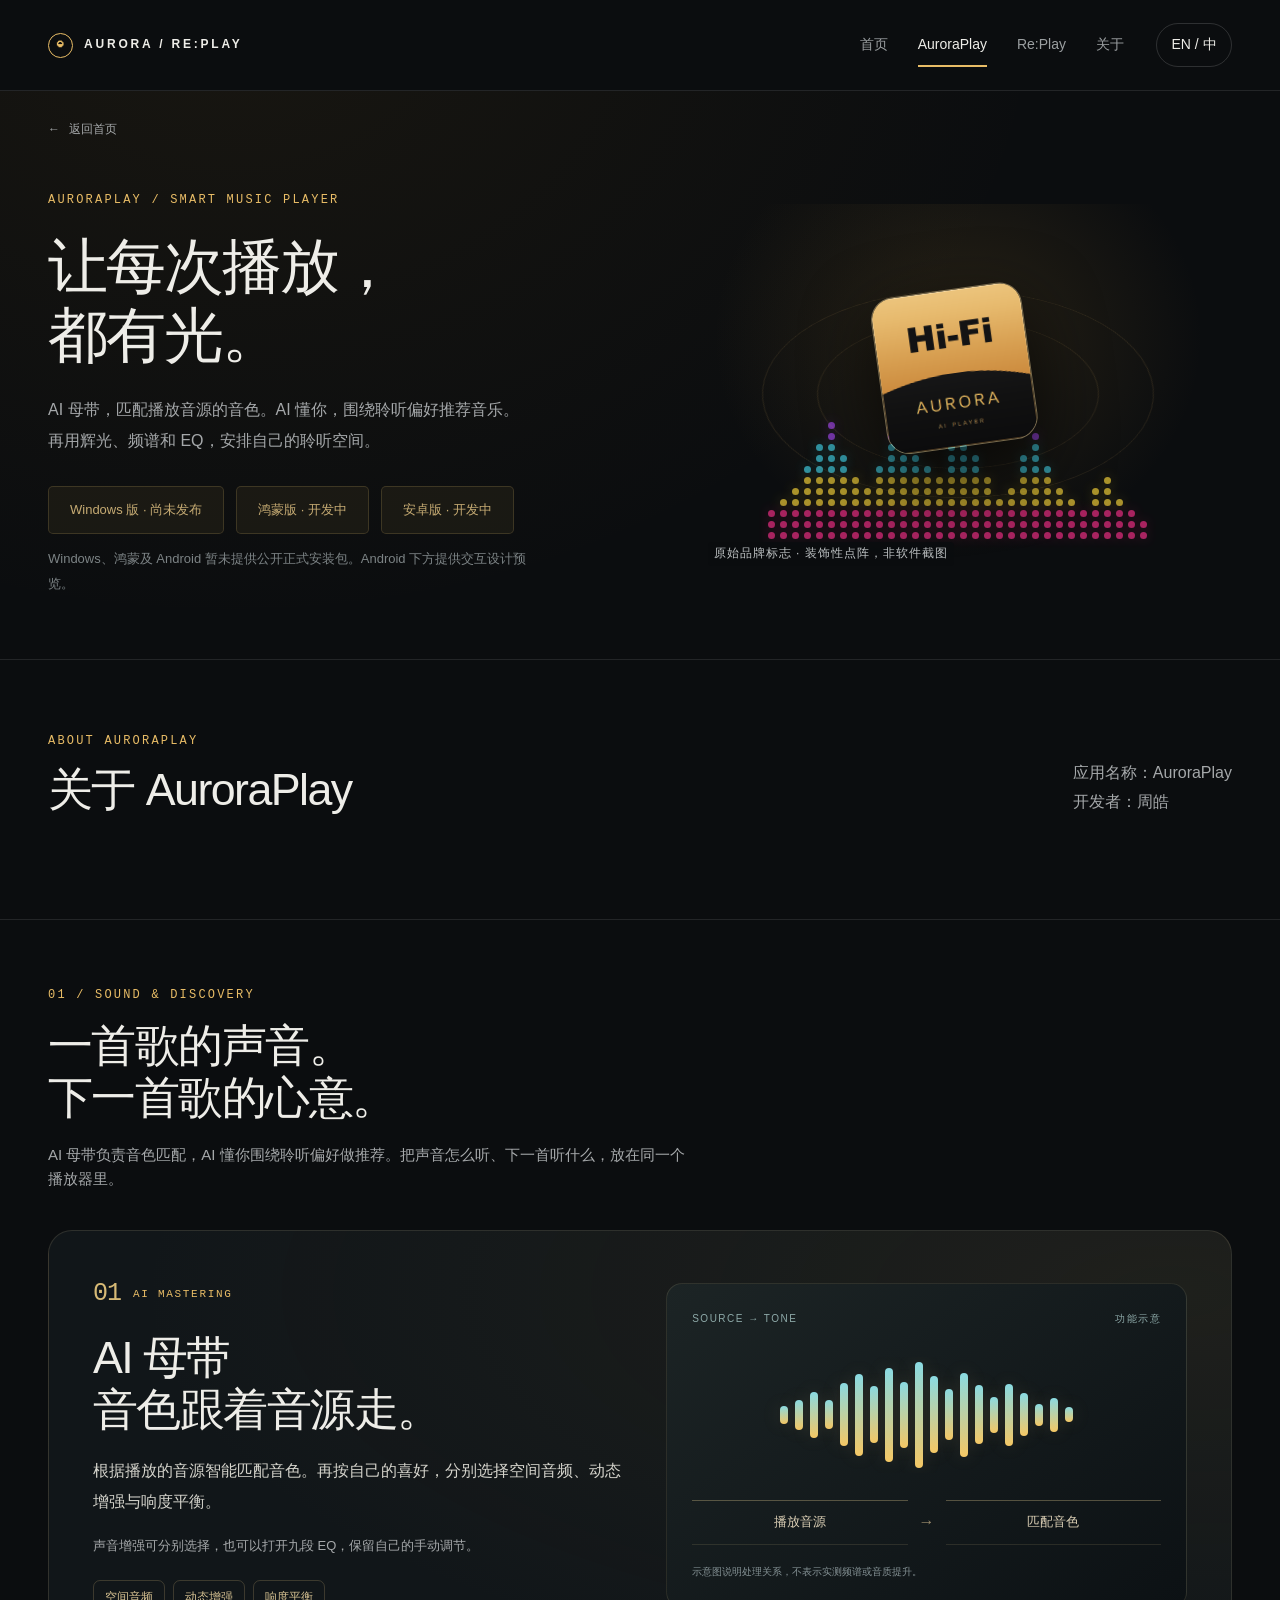
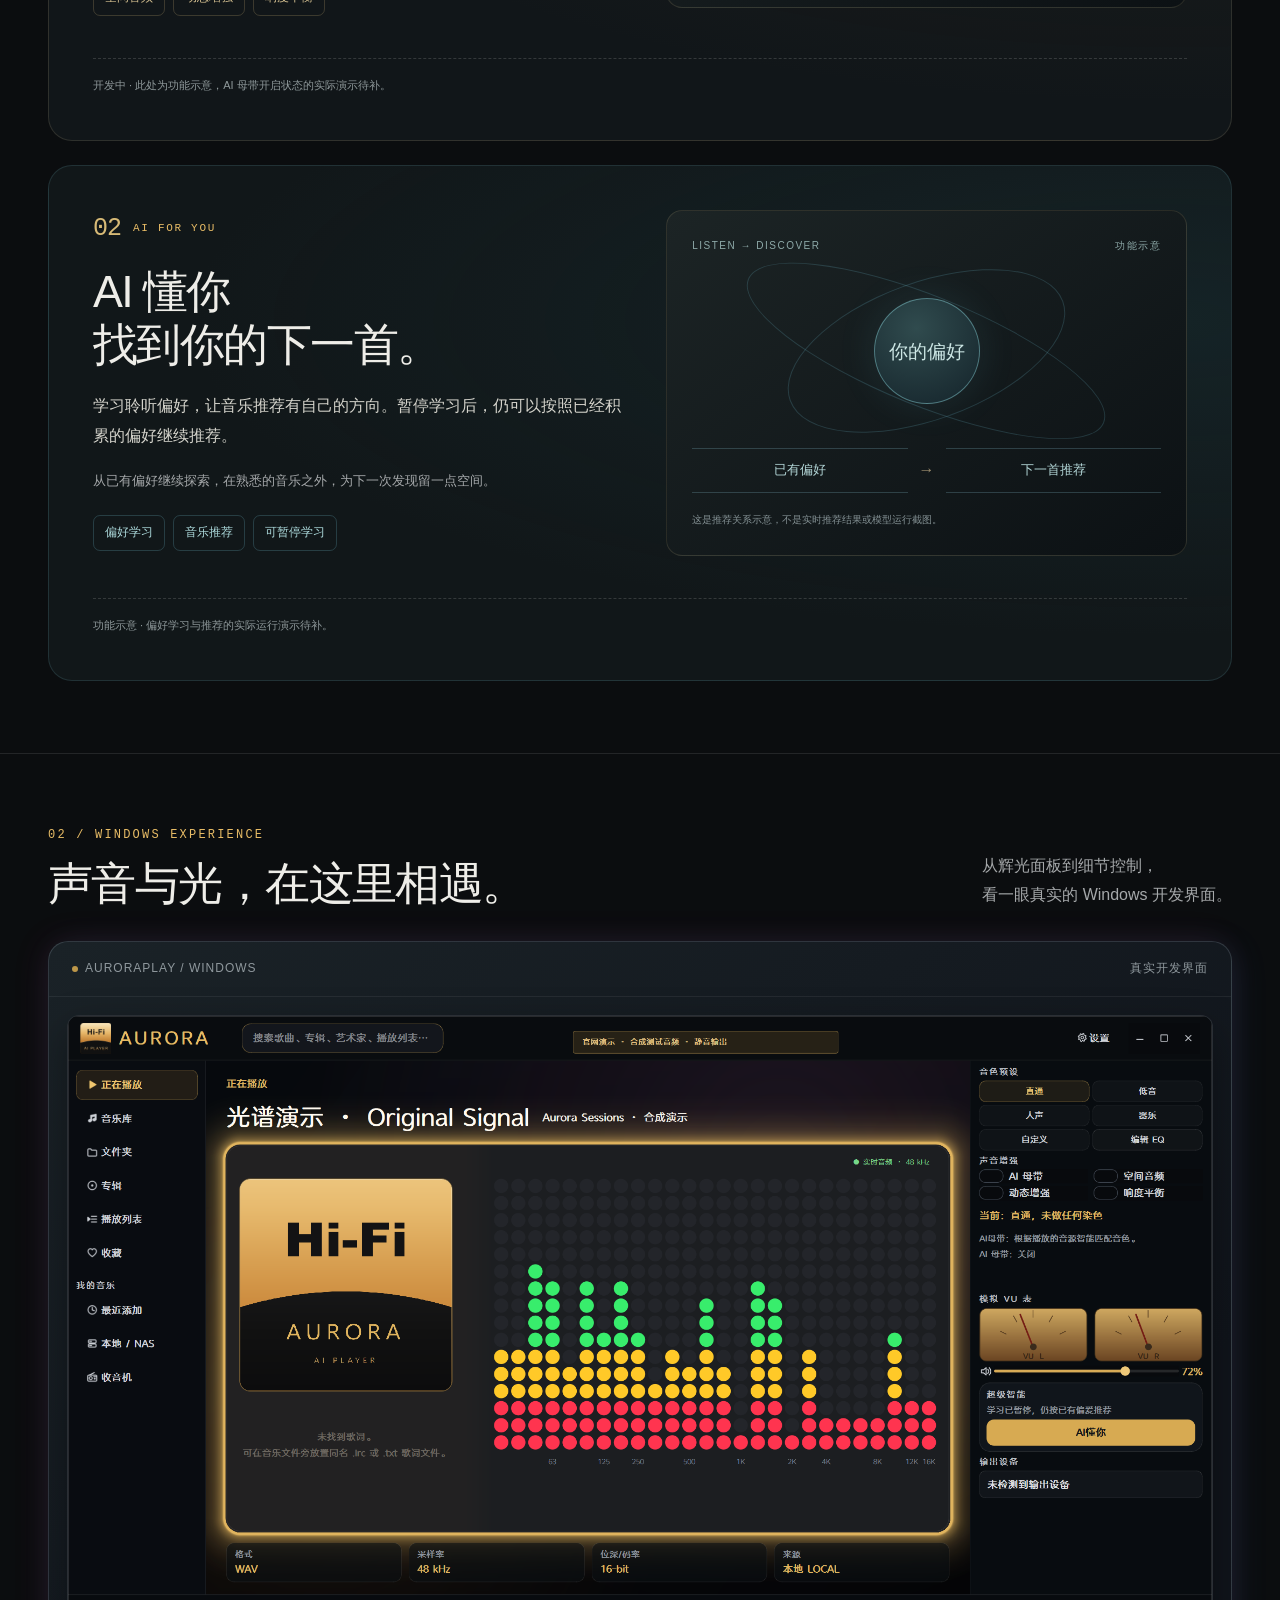
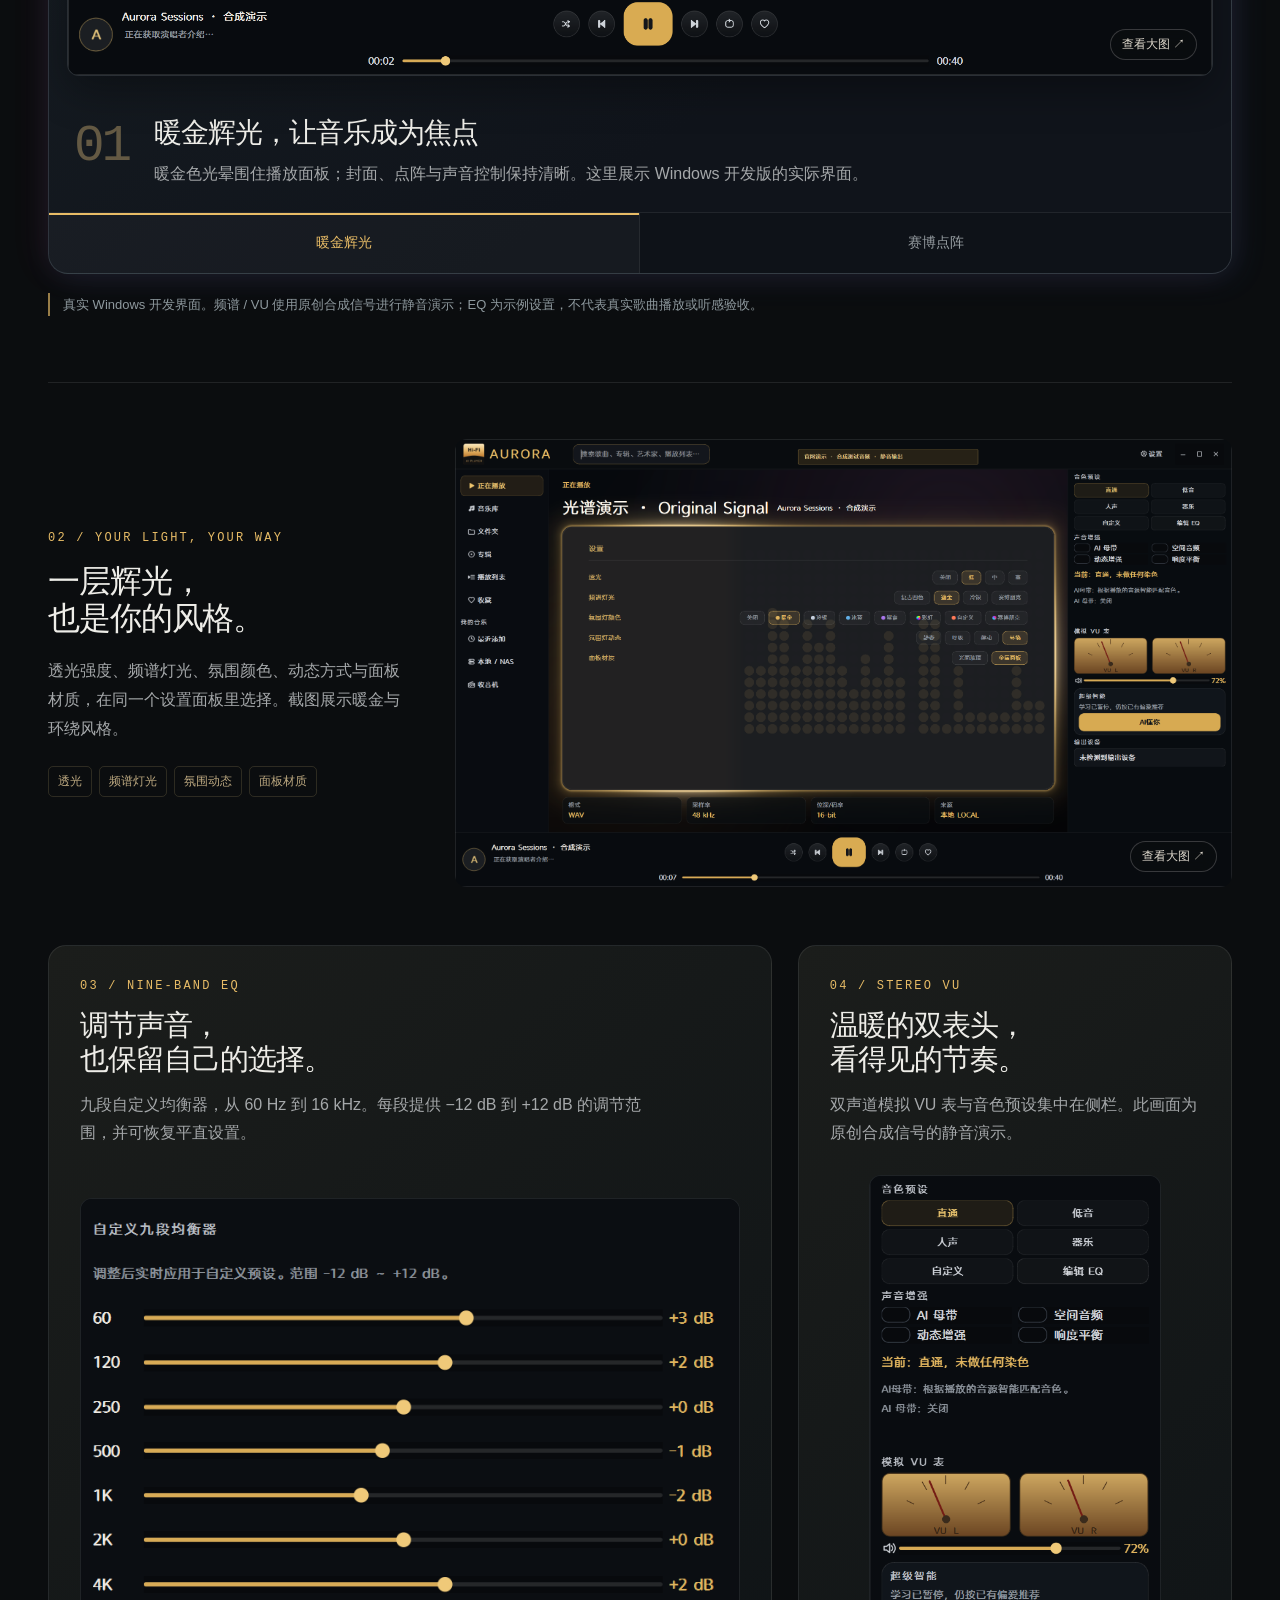
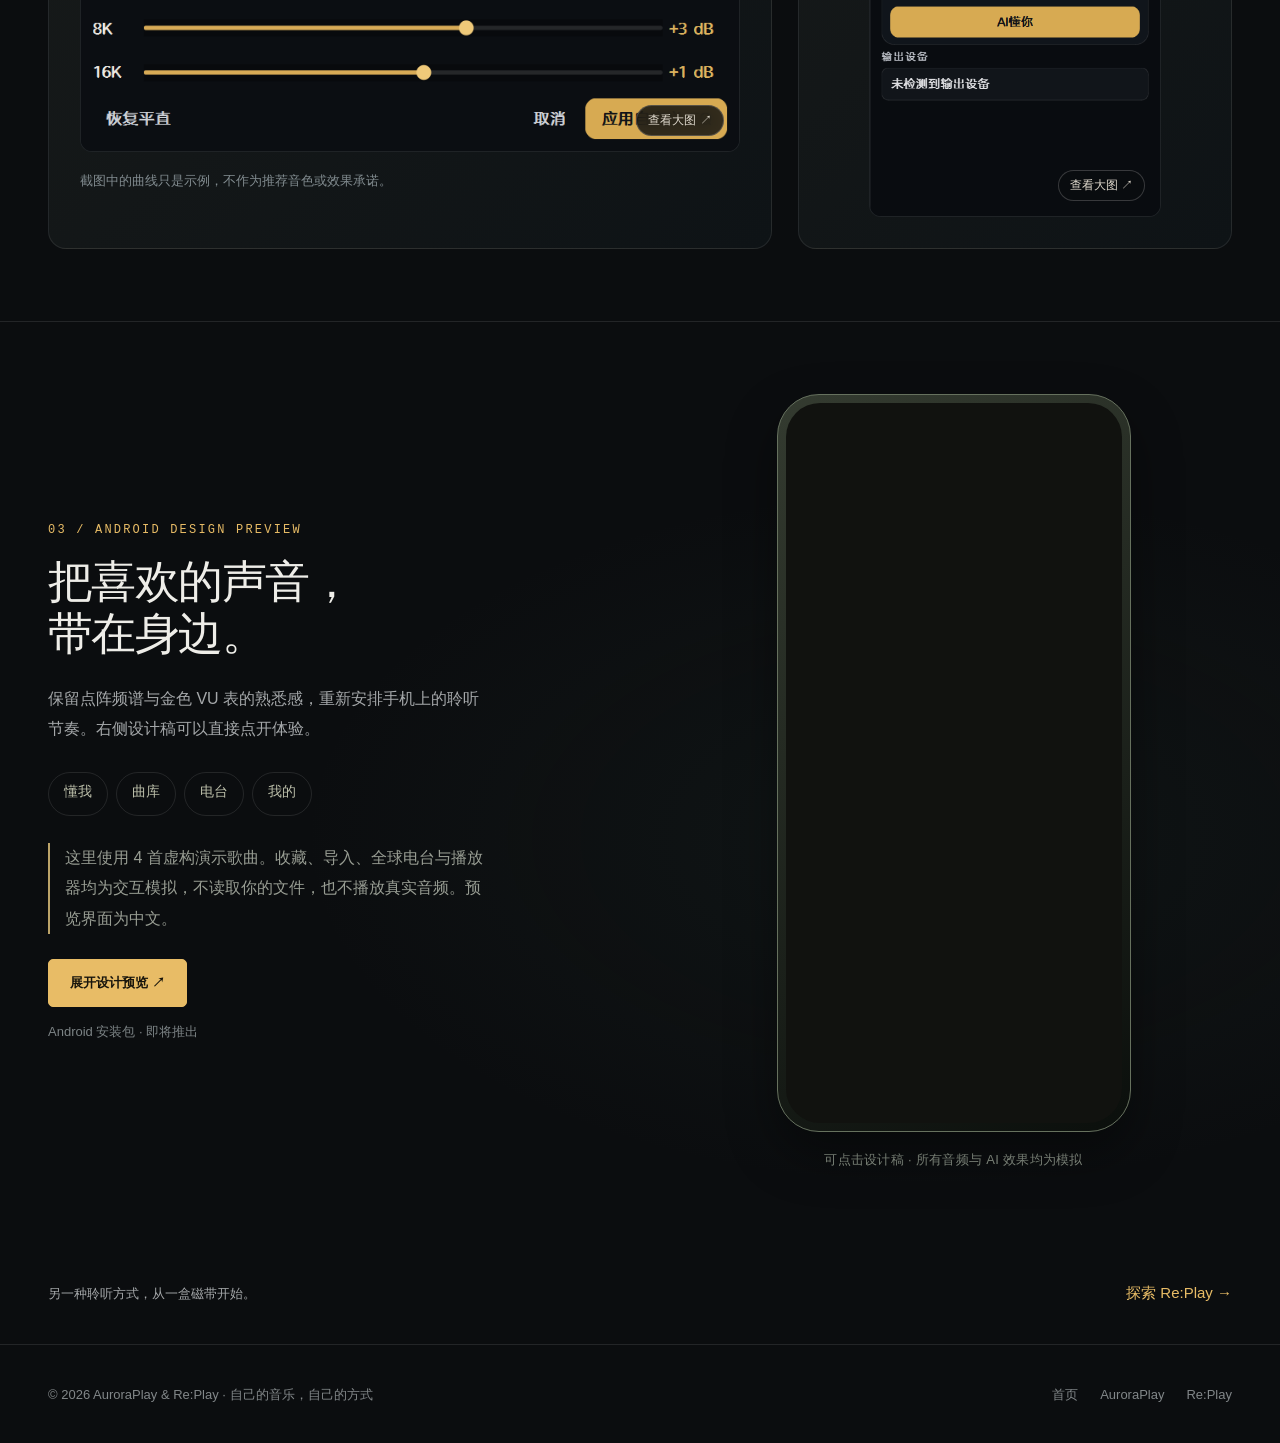
==== commit 14e39a42: "Show Windows HarmonyOS and Android release status" ====
--- a/docs/auroraplay.html
+++ b/docs/auroraplay.html
@@ -1 +1 @@
-<!doctype html><html lang="zh-CN"><head><meta charset="utf-8"><meta name="viewport" content="width=device-width,initial-scale=1"><meta name="description" content="探索 AuroraPlay 的 AI 母带、AI 懂你、辉光频谱与九段 EQ，查看真实 Windows 开发界面和 Android 设计预览。"><meta name="theme-color" content="#0b0d0f"><meta name="robots" content="index,follow"><title>AuroraPlay｜让每次播放，都有光</title><link rel="icon" href="assets/images/17fd0ee9f0f961b1a147cc72.png"><link rel="stylesheet" href="assets/site.css?v=20261005-features-3"></head><body class="" data-title-zh="AuroraPlay｜让每次播放，都有光" data-title-en="AuroraPlay | A little light in every listen"><a class="skip" href="#main"><span data-zh="跳到内容" data-en="Skip to content">跳到内容</span></a><header class="header"><div class="wrap header-inner"><a class="studio" data-local="index.html" href="index.html"><span class="studio-symbol" aria-hidden="true">◒</span>AURORA / RE:PLAY</a><nav class="main-nav" aria-label="Main navigation"><a data-local="index.html" href="index.html"><span data-zh="首页" data-en="Home">首页</span></a><a data-local="auroraplay.html" href="auroraplay.html" aria-current="page"><span data-zh="AuroraPlay" data-en="AuroraPlay">AuroraPlay</span></a><a data-local="replay.html" href="replay.html"><span data-zh="Re:Play" data-en="Re:Play">Re:Play</span></a><a href="#about"><span data-zh="关于" data-en="About">关于</span></a></nav><button class="lang" id="language" type="button" aria-label="切换为英文">EN / 中</button></div></header><main id="main"><div class="wrap"><a class="back" href="index.html" data-local="index.html"><span aria-hidden="true">←</span><span data-zh="返回首页" data-en="Back to home">返回首页</span></a><section class="hero"><div><div class="eyebrow">AURORAPLAY / SMART MUSIC PLAYER</div><h1 data-zh="让每次播放，&lt;br&gt;都有光。" data-en="A little light.&lt;br&gt;In every listen.">让每次播放，<br>都有光。</h1><p data-zh="AI 母带，匹配播放音源的音色。AI 懂你，围绕聆听偏好推荐音乐。再用辉光、频谱和 EQ，安排自己的聆听空间。" data-en="AI Mastering matches tonal settings to the source. AI For You recommends around your listening preferences. Add glow, spectrum and EQ to make the space your own.">AI 母带，匹配播放音源的音色。AI 懂你，围绕聆听偏好推荐音乐。再用辉光、频谱和 EQ，安排自己的聆听空间。</p><div class="actions"><button class="button" type="button" disabled><span data-zh="Windows 版 · 即将推出" data-en="Windows · Coming soon">Windows 版 · 即将推出</span></button><span class="badge"><span data-zh="开发中" data-en="In development">开发中</span></span></div><p class="support-note" data-zh="Android 目前为交互设计预览，尚无可下载安装包。" data-en="Android is an interactive design preview. An installable app is not yet available.">Android 目前为交互设计预览，尚无可下载安装包。</p></div><div class="brand-stage"><img class="logo-card" src="assets/images/17fd0ee9f0f961b1a147cc72.png" alt="AURORA 原始 Hi-Fi AI Player 标志" width="620" height="646" decoding="async"><div class="spectrum-art" aria-hidden="true"><span><i style="--c:#fc318d"></i><i style="--c:#fc318d"></i><i style="--c:#fc318d"></i></span><span><i style="--c:#fc318d"></i><i style="--c:#fc318d"></i><i style="--c:#fc318d"></i><i style="--c:#ffdc3c"></i></span><span><i style="--c:#fc318d"></i><i style="--c:#fc318d"></i><i style="--c:#fc318d"></i><i style="--c:#ffdc3c"></i><i style="--c:#ffdc3c"></i></span><span><i style="--c:#fc318d"></i><i style="--c:#fc318d"></i><i style="--c:#fc318d"></i><i style="--c:#ffdc3c"></i><i style="--c:#ffdc3c"></i><i style="--c:#ffdc3c"></i><i style="--c:#43d7ee"></i></span><span><i style="--c:#fc318d"></i><i style="--c:#fc318d"></i><i style="--c:#fc318d"></i><i style="--c:#ffdc3c"></i><i style="--c:#ffdc3c"></i><i style="--c:#ffdc3c"></i><i style="--c:#43d7ee"></i><i style="--c:#43d7ee"></i><i style="--c:#43d7ee"></i></span><span><i style="--c:#fc318d"></i><i style="--c:#fc318d"></i><i style="--c:#fc318d"></i><i style="--c:#ffdc3c"></i><i style="--c:#ffdc3c"></i><i style="--c:#ffdc3c"></i><i style="--c:#43d7ee"></i><i style="--c:#43d7ee"></i><i style="--c:#43d7ee"></i><i style="--c:#a948f8"></i><i style="--c:#a948f8"></i></span><span><i style="--c:#fc318d"></i><i style="--c:#fc318d"></i><i style="--c:#fc318d"></i><i style="--c:#ffdc3c"></i><i style="--c:#ffdc3c"></i><i style="--c:#ffdc3c"></i><i style="--c:#43d7ee"></i><i style="--c:#43d7ee"></i></span><span><i style="--c:#fc318d"></i><i style="--c:#fc318d"></i><i style="--c:#fc318d"></i><i style="--c:#ffdc3c"></i><i style="--c:#ffdc3c"></i><i style="--c:#ffdc3c"></i></span><span><i style="--c:#fc318d"></i><i style="--c:#fc318d"></i><i style="--c:#fc318d"></i><i style="--c:#ffdc3c"></i><i style="--c:#ffdc3c"></i></span><span><i style="--c:#fc318d"></i><i style="--c:#fc318d"></i><i style="--c:#fc318d"></i><i style="--c:#ffdc3c"></i><i style="--c:#ffdc3c"></i><i style="--c:#ffdc3c"></i><i style="--c:#43d7ee"></i></span><span><i style="--c:#fc318d"></i><i style="--c:#fc318d"></i><i style="--c:#fc318d"></i><i style="--c:#ffdc3c"></i><i style="--c:#ffdc3c"></i><i style="--c:#ffdc3c"></i><i style="--c:#43d7ee"></i><i style="--c:#43d7ee"></i><i style="--c:#43d7ee"></i><i style="--c:#a948f8"></i></span><span><i style="--c:#fc318d"></i><i style="--c:#fc318d"></i><i style="--c:#fc318d"></i><i style="--c:#ffdc3c"></i><i style="--c:#ffdc3c"></i><i style="--c:#ffdc3c"></i><i style="--c:#43d7ee"></i><i style="--c:#43d7ee"></i><i style="--c:#43d7ee"></i><i style="--c:#a948f8"></i><i style="--c:#a948f8"></i><i style="--c:#a948f8"></i></span><span><i style="--c:#fc318d"></i><i style="--c:#fc318d"></i><i style="--c:#fc318d"></i><i style="--c:#ffdc3c"></i><i style="--c:#ffdc3c"></i><i style="--c:#ffdc3c"></i><i style="--c:#43d7ee"></i><i style="--c:#43d7ee"></i><i style="--c:#43d7ee"></i></span><span><i style="--c:#fc318d"></i><i style="--c:#fc318d"></i><i style="--c:#fc318d"></i><i style="--c:#ffdc3c"></i><i style="--c:#ffdc3c"></i><i style="--c:#ffdc3c"></i><i style="--c:#43d7ee"></i></span><span><i style="--c:#fc318d"></i><i style="--c:#fc318d"></i><i style="--c:#fc318d"></i><i style="--c:#ffdc3c"></i><i style="--c:#ffdc3c"></i><i style="--c:#ffdc3c"></i></span><span><i style="--c:#fc318d"></i><i style="--c:#fc318d"></i><i style="--c:#fc318d"></i><i style="--c:#ffdc3c"></i><i style="--c:#ffdc3c"></i><i style="--c:#ffdc3c"></i><i style="--c:#43d7ee"></i><i style="--c:#43d7ee"></i><i style="--c:#43d7ee"></i></span><span><i style="--c:#fc318d"></i><i style="--c:#fc318d"></i><i style="--c:#fc318d"></i><i style="--c:#ffdc3c"></i><i style="--c:#ffdc3c"></i><i style="--c:#ffdc3c"></i><i style="--c:#43d7ee"></i><i style="--c:#43d7ee"></i><i style="--c:#43d7ee"></i><i style="--c:#a948f8"></i><i style="--c:#a948f8"></i></span><span><i style="--c:#fc318d"></i><i style="--c:#fc318d"></i><i style="--c:#fc318d"></i><i style="--c:#ffdc3c"></i><i style="--c:#ffdc3c"></i><i style="--c:#ffdc3c"></i><i style="--c:#43d7ee"></i><i style="--c:#43d7ee"></i></span><span><i style="--c:#fc318d"></i><i style="--c:#fc318d"></i><i style="--c:#fc318d"></i><i style="--c:#ffdc3c"></i><i style="--c:#ffdc3c"></i><i style="--c:#ffdc3c"></i></span><span><i style="--c:#fc318d"></i><i style="--c:#fc318d"></i><i style="--c:#fc318d"></i><i style="--c:#ffdc3c"></i></span><span><i style="--c:#fc318d"></i><i style="--c:#fc318d"></i><i style="--c:#fc318d"></i><i style="--c:#ffdc3c"></i><i style="--c:#ffdc3c"></i></span><span><i style="--c:#fc318d"></i><i style="--c:#fc318d"></i><i style="--c:#fc318d"></i><i style="--c:#ffdc3c"></i><i style="--c:#ffdc3c"></i><i style="--c:#ffdc3c"></i><i style="--c:#43d7ee"></i><i style="--c:#43d7ee"></i></span><span><i style="--c:#fc318d"></i><i style="--c:#fc318d"></i><i style="--c:#fc318d"></i><i style="--c:#ffdc3c"></i><i style="--c:#ffdc3c"></i><i style="--c:#ffdc3c"></i><i style="--c:#43d7ee"></i><i style="--c:#43d7ee"></i><i style="--c:#43d7ee"></i><i style="--c:#a948f8"></i></span><span><i style="--c:#fc318d"></i><i style="--c:#fc318d"></i><i style="--c:#fc318d"></i><i style="--c:#ffdc3c"></i><i style="--c:#ffdc3c"></i><i style="--c:#ffdc3c"></i><i style="--c:#43d7ee"></i></span><span><i style="--c:#fc318d"></i><i style="--c:#fc318d"></i><i style="--c:#fc318d"></i><i style="--c:#ffdc3c"></i><i style="--c:#ffdc3c"></i></span><span><i style="--c:#fc318d"></i><i style="--c:#fc318d"></i><i style="--c:#fc318d"></i><i style="--c:#ffdc3c"></i></span><span><i style="--c:#fc318d"></i><i style="--c:#fc318d"></i><i style="--c:#fc318d"></i></span><span><i style="--c:#fc318d"></i><i style="--c:#fc318d"></i><i style="--c:#fc318d"></i><i style="--c:#ffdc3c"></i><i style="--c:#ffdc3c"></i></span><span><i style="--c:#fc318d"></i><i style="--c:#fc318d"></i><i style="--c:#fc318d"></i><i style="--c:#ffdc3c"></i><i style="--c:#ffdc3c"></i><i style="--c:#ffdc3c"></i></span><span><i style="--c:#fc318d"></i><i style="--c:#fc318d"></i><i style="--c:#fc318d"></i><i style="--c:#ffdc3c"></i></span><span><i style="--c:#fc318d"></i><i style="--c:#fc318d"></i><i style="--c:#fc318d"></i></span><span><i style="--c:#fc318d"></i><i style="--c:#fc318d"></i></span></div><span class="visual-label"><span data-zh="原始品牌标志 · 装饰性点阵，非软件截图" data-en="Original brand mark · Decorative spectrum, not app UI">原始品牌标志 · 装饰性点阵，非软件截图</span></span></div></section></div><section class="section" id="about" aria-labelledby="about-title"><div class="wrap"><div class="section-head"><div><div class="eyebrow">ABOUT AURORAPLAY</div><h2 id="about-title" data-zh="关于 AuroraPlay" data-en="About AuroraPlay">关于 AuroraPlay</h2></div><p><span data-zh="应用名称：AuroraPlay" data-en="App: AuroraPlay">应用名称：AuroraPlay</span><br><span data-zh="开发者：周皓" data-en="Developer: 周皓">开发者：周皓</span></p></div></div></section><section class="section focus-section"><div class="wrap"><div class="focus-intro"><div class="eyebrow">01 / SOUND &amp; DISCOVERY</div><h2 data-zh="一首歌的声音。&lt;br&gt;下一首歌的心意。" data-en="The sound of this song.&lt;br&gt;The feeling of the next.">一首歌的声音。<br>下一首歌的心意。</h2><p data-zh="AI 母带负责音色匹配，AI 懂你围绕聆听偏好做推荐。把声音怎么听、下一首听什么，放在同一个播放器里。" data-en="AI Mastering matches tonal settings to the source. AI For You recommends music around listening preferences. How it sounds and what comes next, together in one player.">AI 母带负责音色匹配，AI 懂你围绕聆听偏好做推荐。把声音怎么听、下一首听什么，放在同一个播放器里。</p></div><article class="focus-card"><div class="focus-copy"><div class="focus-kicker"><b>01</b> AI MASTERING</div><h3 data-zh="AI 母带&lt;br&gt;音色跟着音源走。" data-en="AI Mastering&lt;br&gt;Tone follows the source.">AI 母带<br>音色跟着音源走。</h3><p class="focus-lead" data-zh="根据播放的音源智能匹配音色。再按自己的喜好，分别选择空间音频、动态增强与响度平衡。" data-en="Match tonal settings to the playing source. Then choose spatial audio, dynamic enhancement and loudness balance to suit your listening.">根据播放的音源智能匹配音色。再按自己的喜好，分别选择空间音频、动态增强与响度平衡。</p><p data-zh="声音增强可分别选择，也可以打开九段 EQ，保留自己的手动调节。" data-en="Choose each sound enhancement separately, or open the nine-band EQ to make your own adjustments.">声音增强可分别选择，也可以打开九段 EQ，保留自己的手动调节。</p><div class="focus-tags"><span data-zh="空间音频" data-en="Spatial audio">空间音频</span><span data-zh="动态增强" data-en="Dynamic enhancement">动态增强</span><span data-zh="响度平衡" data-en="Loudness balance">响度平衡</span></div></div><div class="feature-art"><div class="art-label"><span>SOURCE → TONE</span><span data-zh="功能示意" data-en="FEATURE DIAGRAM">功能示意</span></div><div class="signal-bars" aria-hidden="true"><i style="--h:18px"></i><i style="--h:30px"></i><i style="--h:46px"></i><i style="--h:29px"></i><i style="--h:63px"></i><i style="--h:82px"></i><i style="--h:57px"></i><i style="--h:94px"></i><i style="--h:66px"></i><i style="--h:106px"></i><i style="--h:77px"></i><i style="--h:51px"></i><i style="--h:84px"></i><i style="--h:59px"></i><i style="--h:36px"></i><i style="--h:62px"></i><i style="--h:43px"></i><i style="--h:22px"></i><i style="--h:34px"></i><i style="--h:15px"></i></div><div class="flow-line"><span data-zh="播放音源" data-en="Playing source">播放音源</span><i aria-hidden="true">→</i><span data-zh="匹配音色" data-en="Tonal matching">匹配音色</span></div><p class="art-footnote" data-zh="示意图说明处理关系，不表示实测频谱或音质提升。" data-en="This diagram explains the relationship. It is not a measured spectrum or evidence of improved source quality.">示意图说明处理关系，不表示实测频谱或音质提升。</p></div><p class="capture-gap" data-zh="开发中 · 此处为功能示意，AI 母带开启状态的实际演示待补。" data-en="In development · Feature diagram shown. A running demonstration with AI Mastering enabled is still to come.">开发中 · 此处为功能示意，AI 母带开启状态的实际演示待补。</p></article><article class="focus-card taste"><div class="focus-copy"><div class="focus-kicker"><b>02</b> AI FOR YOU</div><h3 data-zh="AI 懂你&lt;br&gt;找到你的下一首。" data-en="AI For You&lt;br&gt;Let preferences lead.">AI 懂你<br>找到你的下一首。</h3><p class="focus-lead" data-zh="学习聆听偏好，让音乐推荐有自己的方向。暂停学习后，仍可以按照已经积累的偏好继续推荐。" data-en="Learn listening preferences and give recommendations a personal direction. When learning is paused, existing preferences can still guide recommendations.">学习聆听偏好，让音乐推荐有自己的方向。暂停学习后，仍可以按照已经积累的偏好继续推荐。</p><p data-zh="从已有偏好继续探索，在熟悉的音乐之外，为下一次发现留一点空间。" data-en="Explore from your existing preferences, with room for another discovery alongside familiar music.">从已有偏好继续探索，在熟悉的音乐之外，为下一次发现留一点空间。</p><div class="focus-tags"><span data-zh="偏好学习" data-en="Preference learning">偏好学习</span><span data-zh="音乐推荐" data-en="Music recommendations">音乐推荐</span><span data-zh="可暂停学习" data-en="Pause learning">可暂停学习</span></div></div><div class="feature-art"><div class="art-label"><span>LISTEN → DISCOVER</span><span data-zh="功能示意" data-en="FEATURE DIAGRAM">功能示意</span></div><div class="taste-orbit" aria-hidden="true"><div class="taste-core"><span data-zh="你的偏好" data-en="Your taste">你的偏好</span></div></div><div class="flow-line"><span data-zh="已有偏好" data-en="Saved preferences">已有偏好</span><i aria-hidden="true">→</i><span data-zh="下一首推荐" data-en="What to play next">下一首推荐</span></div><p class="art-footnote" data-zh="这是推荐关系示意，不是实时推荐结果或模型运行截图。" data-en="An explanation of the recommendation flow, not live results or a model execution capture.">这是推荐关系示意，不是实时推荐结果或模型运行截图。</p></div><p class="capture-gap" data-zh="功能示意 · 偏好学习与推荐的实际运行演示待补。" data-en="Feature diagram · A running demonstration of learning and recommendations is still to come.">功能示意 · 偏好学习与推荐的实际运行演示待补。</p></article></div></section><section class="section"><div class="wrap"><div class="section-head"><div><div class="eyebrow">02 / WINDOWS EXPERIENCE</div><h2 data-zh="声音与光，在这里相遇。" data-en="Where sound meets light.">声音与光，在这里相遇。</h2></div><p data-zh="从辉光面板到细节控制，&lt;br&gt;看一眼真实的 Windows 开发界面。" data-en="From the glowing stage to the finest controls.&lt;br&gt;A look at the real Windows development interface.">从辉光面板到细节控制，<br>看一眼真实的 Windows 开发界面。</p></div><div class="windows-stage"><div class="stage-top"><span><i class="stage-dot"></i>AURORAPLAY / WINDOWS</span><span data-zh="真实开发界面" data-en="ACTUAL DEVELOPMENT UI">真实开发界面</span></div><div class="capture-gallery" role="tabpanel" id="windows-panel"><button type="button" class="capture-button" data-capture="glow" data-gallery-shot="0" aria-label="查看 AuroraPlay 暖金辉光与点阵频谱，原创合成信号静音演示 大图"><img src="assets/images/0b88bee83a4cb7e8a07bb0ff.png" alt="AuroraPlay 暖金辉光与点阵频谱，原创合成信号静音演示" width="2125" height="1225" decoding="async"><span class="capture-hint"><span data-zh="查看大图 ↗" data-en="View full image ↗">查看大图 ↗</span></span></button><button type="button" class="capture-button" data-capture="cyber" data-gallery-shot="1" hidden aria-label="查看 AuroraPlay 赛博辉光与彩色点阵频谱，原创合成信号静音演示 大图"><img src="assets/images/4aede59e918a4ea05a26a644.png" alt="AuroraPlay 赛博辉光与彩色点阵频谱，原创合成信号静音演示" width="2125" height="1225" decoding="async" loading="lazy"><span class="capture-hint"><span data-zh="查看大图 ↗" data-en="View full image ↗">查看大图 ↗</span></span></button></div><div class="capture-meta" aria-live="polite"><div id="feature-number" class="pending-number" aria-hidden="true">01</div><div><h3 id="feature-title">暖金辉光，让音乐成为焦点</h3><p id="feature-description">Windows 开发版实际界面。</p></div></div><div class="shot-tabs" role="tablist" aria-label="Windows appearance previews"><button type="button" class="shot-tab" role="tab" aria-controls="windows-panel" aria-selected="true" tabindex="0"><span data-zh="暖金辉光" data-en="Warm gold">暖金辉光</span></button><button type="button" class="shot-tab" role="tab" aria-controls="windows-panel" aria-selected="false" tabindex="-1"><span data-zh="赛博点阵" data-en="Cyber spectrum">赛博点阵</span></button></div></div><p class="screenshot-caption" data-zh="真实 Windows 开发界面。频谱 / VU 使用原创合成信号进行静音演示；EQ 为示例设置，不代表真实歌曲播放或听感验收。" data-en="Actual Windows development interface. Spectrum and VU use an original synthetic signal with muted output. EQ settings are illustrative; these captures do not demonstrate real-song playback or listening validation.">真实 Windows 开发界面。频谱 / VU 使用原创合成信号进行静音演示；EQ 为示例设置，不代表真实歌曲播放或听感验收。</p><div class="feature-settings"><div><div class="eyebrow">02 / YOUR LIGHT, YOUR WAY</div><h3 data-zh="一层辉光，&lt;br&gt;也是你的风格。" data-en="Your glow.&lt;br&gt;Your style.">一层辉光，<br>也是你的风格。</h3><p data-zh="透光强度、频谱灯光、氛围颜色、动态方式与面板材质，在同一个设置面板里选择。截图展示暖金与环绕风格。" data-en="Choose translucency, spectrum colors, ambient lighting, motion and panel material in one settings panel. The capture shows warm gold and surround styling.">透光强度、频谱灯光、氛围颜色、动态方式与面板材质，在同一个设置面板里选择。截图展示暖金与环绕风格。</p><div class="setting-tags"><span data-zh="透光" data-en="Translucency">透光</span><span data-zh="频谱灯光" data-en="Spectrum light">频谱灯光</span><span data-zh="氛围动态" data-en="Ambient motion">氛围动态</span><span data-zh="面板材质" data-en="Panel material">面板材质</span></div></div><button type="button" class="capture-button" data-capture="settings"  aria-label="查看 AuroraPlay Windows 发光、频谱与面板外观设置 大图"><img src="assets/images/9924e5216722eb9ff11fb5ed.png" alt="AuroraPlay Windows 发光、频谱与面板外观设置" width="2125" height="1225" decoding="async" loading="lazy"><span class="capture-hint"><span data-zh="查看大图 ↗" data-en="View full image ↗">查看大图 ↗</span></span></button></div><div class="sound-detail-grid"><article class="sound-card eq"><div class="eyebrow">03 / NINE-BAND EQ</div><h3 data-zh="调节声音，&lt;br&gt;也保留自己的选择。" data-en="Shape the sound.&lt;br&gt;Keep your own choices.">调节声音，<br>也保留自己的选择。</h3><p data-zh="九段自定义均衡器，从 60 Hz 到 16 kHz。每段提供 −12 dB 到 +12 dB 的调节范围，并可恢复平直设置。" data-en="Nine custom EQ bands, from 60 Hz to 16 kHz, with −12 dB to +12 dB adjustment and a reset-to-flat option.">九段自定义均衡器，从 60 Hz 到 16 kHz。每段提供 −12 dB 到 +12 dB 的调节范围，并可恢复平直设置。</p><button type="button" class="capture-button" data-capture="eq"  aria-label="查看 AuroraPlay 九段均衡器，当前滑杆为示例设置 大图"><img src="assets/images/4359723c76250b23baca9771.png" alt="AuroraPlay 九段均衡器，当前滑杆为示例设置" width="775" height="650" decoding="async" loading="lazy"><span class="capture-hint"><span data-zh="查看大图 ↗" data-en="View full image ↗">查看大图 ↗</span></span></button><p class="detail-footnote" data-zh="截图中的曲线只是示例，不作为推荐音色或效果承诺。" data-en="The displayed curve is an example, not a recommended tuning or a promised result.">截图中的曲线只是示例，不作为推荐音色或效果承诺。</p></article><article class="sound-card vu"><div class="eyebrow">04 / STEREO VU</div><h3 data-zh="温暖的双表头，&lt;br&gt;看得见的节奏。" data-en="Twin golden meters.&lt;br&gt;A rhythm you can see.">温暖的双表头，<br>看得见的节奏。</h3><p data-zh="双声道模拟 VU 表与音色预设集中在侧栏。此画面为原创合成信号的静音演示。" data-en="Stereo analog-style VU meters sit alongside tonal presets. This capture uses a muted, original synthetic signal.">双声道模拟 VU 表与音色预设集中在侧栏。此画面为原创合成信号的静音演示。</p><button type="button" class="capture-button" data-capture="vu"  aria-label="查看 AuroraPlay 声音侧栏与双声道 VU 表，原创合成信号静音演示 大图"><img src="assets/images/1e3a2748008cc0153f4b7725.png" alt="AuroraPlay 声音侧栏与双声道 VU 表，原创合成信号静音演示" width="450" height="993" decoding="async" loading="lazy"><span class="capture-hint"><span data-zh="查看大图 ↗" data-en="View full image ↗">查看大图 ↗</span></span></button></article></div></div></section><section class="section android-section"><div class="wrap android-layout"><div class="android-copy"><div class="eyebrow">03 / ANDROID DESIGN PREVIEW</div><h2 data-zh="把喜欢的声音，&lt;br&gt;带在身边。" data-en="Take your kind&lt;br&gt;of sound with you.">把喜欢的声音，<br>带在身边。</h2><p data-zh="保留点阵频谱与金色 VU 表的熟悉感，重新安排手机上的聆听节奏。右侧设计稿可以直接点开体验。" data-en="The familiar dot-matrix spectrum and golden VU meters, rethought for a phone. Tap through the interactive design preview.">保留点阵频谱与金色 VU 表的熟悉感，重新安排手机上的聆听节奏。右侧设计稿可以直接点开体验。</p><div class="android-nav"><span data-zh="懂我" data-en="For you">懂我</span><span data-zh="曲库" data-en="Library">曲库</span><span data-zh="电台" data-en="Radio">电台</span><span data-zh="我的" data-en="My music">我的</span></div><p class="demo-note" data-zh="这里使用 4 首虚构演示歌曲。收藏、导入、全球电台与播放器均为交互模拟，不读取你的文件，也不播放真实音频。预览界面为中文。" data-en="This preview uses four fictional demo tracks. Favorites, import, radio and playback are simulated. It does not read your files or play real audio. Preview UI is in Chinese.">这里使用 4 首虚构演示歌曲。收藏、导入、全球电台与播放器均为交互模拟，不读取你的文件，也不播放真实音频。预览界面为中文。</p><div class="preview-control"><button type="button" class="button primary" id="open-android"><span data-zh="展开设计预览 ↗" data-en="Expand design preview ↗">展开设计预览 ↗</span></button></div><p class="support-note" data-zh="Android 安装包 · 即将推出" data-en="Android installer · Coming soon">Android 安装包 · 即将推出</p></div><div><div class="phone-stage"><div class="phone-shell"><iframe src="assets/android-preview.html" data-ready="true" data-android="inline" title="AURORA Android 中文交互设计预览（虚构演示内容）" sandbox="allow-scripts" loading="lazy"></iframe></div></div><p class="phone-caption" data-zh="可点击设计稿 · 所有音频与 AI 效果均为模拟" data-en="Interactive design draft · Audio and AI effects are simulated">可点击设计稿 · 所有音频与 AI 效果均为模拟</p></div></div></section><div class="wrap next-product"><p data-zh="另一种聆听方式，从一盒磁带开始。" data-en="Another way to listen begins with a cassette.">另一种聆听方式，从一盒磁带开始。</p><a href="replay.html" data-local="replay.html"><span data-zh="探索 Re:Play →" data-en="Explore Re:Play →">探索 Re:Play →</span></a></div></main><footer class="footer"><div class="wrap footer-inner"><div>© 2026 AuroraPlay & Re:Play <span aria-hidden="true"> · </span><span data-zh="自己的音乐，自己的方式" data-en="Your music, your way">自己的音乐，自己的方式</span></div><div class="footer-links"><a href="index.html" data-local="index.html"><span data-zh="首页" data-en="Home">首页</span></a><a href="auroraplay.html" data-local="auroraplay.html">AuroraPlay</a><a href="replay.html" data-local="replay.html">Re:Play</a></div></div></footer><div class="modal" id="android-modal" role="dialog" aria-modal="true" aria-label="Android design preview" aria-hidden="true"><button type="button" class="modal-close" id="close-android"><span data-zh="关闭预览 ×" data-en="Close preview ×">关闭预览 ×</span></button><iframe data-android="expanded" name="aurora-expanded-preview" title="AURORA Android expanded design preview" sandbox="allow-scripts"></iframe></div><div class="modal capture-modal" id="capture-modal" role="dialog" aria-modal="true" aria-label="Windows screenshot detail" aria-hidden="true"><button class="zoom-size" id="capture-size" type="button" aria-pressed="false"><span data-zh="切换原始尺寸" data-en="Toggle original size">切换原始尺寸</span></button><button class="modal-close" id="capture-close" type="button"><span data-zh="关闭大图 ×" data-en="Close image ×">关闭大图 ×</span></button><div class="image-scroll" id="capture-scroll" tabindex="0" role="region" aria-label="图片细节，可用方向键滚动"><img id="capture-full" src="assets/images/0b88bee83a4cb7e8a07bb0ff.png" alt="Windows 开发界面大图"></div><p data-zh="真实 Windows 开发界面 · 原创合成信号静音演示 · EQ 为示例设置" data-en="Actual Windows development UI · Muted original synthetic signal · Example EQ settings">真实 Windows 开发界面 · 原创合成信号静音演示 · EQ 为示例设置</p></div><script src="assets/site.js" defer></script></body></html>+<!doctype html><html lang="zh-CN"><head><meta charset="utf-8"><meta name="viewport" content="width=device-width,initial-scale=1"><meta name="description" content="探索 AuroraPlay 的 AI 母带、AI 懂你、辉光频谱与九段 EQ，查看真实 Windows 开发界面和 Android 设计预览。"><meta name="theme-color" content="#0b0d0f"><meta name="robots" content="index,follow"><title>AuroraPlay｜让每次播放，都有光</title><link rel="icon" href="assets/images/17fd0ee9f0f961b1a147cc72.png"><link rel="stylesheet" href="assets/site.css?v=20261005-features-3"></head><body class="" data-title-zh="AuroraPlay｜让每次播放，都有光" data-title-en="AuroraPlay | A little light in every listen"><a class="skip" href="#main"><span data-zh="跳到内容" data-en="Skip to content">跳到内容</span></a><header class="header"><div class="wrap header-inner"><a class="studio" data-local="index.html" href="index.html"><span class="studio-symbol" aria-hidden="true">◒</span>AURORA / RE:PLAY</a><nav class="main-nav" aria-label="Main navigation"><a data-local="index.html" href="index.html"><span data-zh="首页" data-en="Home">首页</span></a><a data-local="auroraplay.html" href="auroraplay.html" aria-current="page"><span data-zh="AuroraPlay" data-en="AuroraPlay">AuroraPlay</span></a><a data-local="replay.html" href="replay.html"><span data-zh="Re:Play" data-en="Re:Play">Re:Play</span></a><a href="#about"><span data-zh="关于" data-en="About">关于</span></a></nav><button class="lang" id="language" type="button" aria-label="切换为英文">EN / 中</button></div></header><main id="main"><div class="wrap"><a class="back" href="index.html" data-local="index.html"><span aria-hidden="true">←</span><span data-zh="返回首页" data-en="Back to home">返回首页</span></a><section class="hero"><div><div class="eyebrow">AURORAPLAY / SMART MUSIC PLAYER</div><h1 data-zh="让每次播放，&lt;br&gt;都有光。" data-en="A little light.&lt;br&gt;In every listen.">让每次播放，<br>都有光。</h1><p data-zh="AI 母带，匹配播放音源的音色。AI 懂你，围绕聆听偏好推荐音乐。再用辉光、频谱和 EQ，安排自己的聆听空间。" data-en="AI Mastering matches tonal settings to the source. AI For You recommends around your listening preferences. Add glow, spectrum and EQ to make the space your own.">AI 母带，匹配播放音源的音色。AI 懂你，围绕聆听偏好推荐音乐。再用辉光、频谱和 EQ，安排自己的聆听空间。</p><div class="actions"><button class="button" type="button" disabled><span data-zh="Windows 版 · 尚未发布" data-en="Windows · Not released">Windows 版 · 尚未发布</span></button><button class="button" type="button" disabled><span data-zh="鸿蒙版 · 开发中" data-en="HarmonyOS · In development">鸿蒙版 · 开发中</span></button><button class="button" type="button" disabled><span data-zh="安卓版 · 开发中" data-en="Android · In development">安卓版 · 开发中</span></button></div><p class="support-note" data-zh="Windows、鸿蒙及 Android 暂未提供公开正式安装包。Android 下方提供交互设计预览。" data-en="Public installers are not yet available for Windows, HarmonyOS or Android. An interactive Android design preview is available below.">Windows、鸿蒙及 Android 暂未提供公开正式安装包。Android 下方提供交互设计预览。</p></div><div class="brand-stage"><img class="logo-card" src="assets/images/17fd0ee9f0f961b1a147cc72.png" alt="AURORA 原始 Hi-Fi AI Player 标志" width="620" height="646" decoding="async"><div class="spectrum-art" aria-hidden="true"><span><i style="--c:#fc318d"></i><i style="--c:#fc318d"></i><i style="--c:#fc318d"></i></span><span><i style="--c:#fc318d"></i><i style="--c:#fc318d"></i><i style="--c:#fc318d"></i><i style="--c:#ffdc3c"></i></span><span><i style="--c:#fc318d"></i><i style="--c:#fc318d"></i><i style="--c:#fc318d"></i><i style="--c:#ffdc3c"></i><i style="--c:#ffdc3c"></i></span><span><i style="--c:#fc318d"></i><i style="--c:#fc318d"></i><i style="--c:#fc318d"></i><i style="--c:#ffdc3c"></i><i style="--c:#ffdc3c"></i><i style="--c:#ffdc3c"></i><i style="--c:#43d7ee"></i></span><span><i style="--c:#fc318d"></i><i style="--c:#fc318d"></i><i style="--c:#fc318d"></i><i style="--c:#ffdc3c"></i><i style="--c:#ffdc3c"></i><i style="--c:#ffdc3c"></i><i style="--c:#43d7ee"></i><i style="--c:#43d7ee"></i><i style="--c:#43d7ee"></i></span><span><i style="--c:#fc318d"></i><i style="--c:#fc318d"></i><i style="--c:#fc318d"></i><i style="--c:#ffdc3c"></i><i style="--c:#ffdc3c"></i><i style="--c:#ffdc3c"></i><i style="--c:#43d7ee"></i><i style="--c:#43d7ee"></i><i style="--c:#43d7ee"></i><i style="--c:#a948f8"></i><i style="--c:#a948f8"></i></span><span><i style="--c:#fc318d"></i><i style="--c:#fc318d"></i><i style="--c:#fc318d"></i><i style="--c:#ffdc3c"></i><i style="--c:#ffdc3c"></i><i style="--c:#ffdc3c"></i><i style="--c:#43d7ee"></i><i style="--c:#43d7ee"></i></span><span><i style="--c:#fc318d"></i><i style="--c:#fc318d"></i><i style="--c:#fc318d"></i><i style="--c:#ffdc3c"></i><i style="--c:#ffdc3c"></i><i style="--c:#ffdc3c"></i></span><span><i style="--c:#fc318d"></i><i style="--c:#fc318d"></i><i style="--c:#fc318d"></i><i style="--c:#ffdc3c"></i><i style="--c:#ffdc3c"></i></span><span><i style="--c:#fc318d"></i><i style="--c:#fc318d"></i><i style="--c:#fc318d"></i><i style="--c:#ffdc3c"></i><i style="--c:#ffdc3c"></i><i style="--c:#ffdc3c"></i><i style="--c:#43d7ee"></i></span><span><i style="--c:#fc318d"></i><i style="--c:#fc318d"></i><i style="--c:#fc318d"></i><i style="--c:#ffdc3c"></i><i style="--c:#ffdc3c"></i><i style="--c:#ffdc3c"></i><i style="--c:#43d7ee"></i><i style="--c:#43d7ee"></i><i style="--c:#43d7ee"></i><i style="--c:#a948f8"></i></span><span><i style="--c:#fc318d"></i><i style="--c:#fc318d"></i><i style="--c:#fc318d"></i><i style="--c:#ffdc3c"></i><i style="--c:#ffdc3c"></i><i style="--c:#ffdc3c"></i><i style="--c:#43d7ee"></i><i style="--c:#43d7ee"></i><i style="--c:#43d7ee"></i><i style="--c:#a948f8"></i><i style="--c:#a948f8"></i><i style="--c:#a948f8"></i></span><span><i style="--c:#fc318d"></i><i style="--c:#fc318d"></i><i style="--c:#fc318d"></i><i style="--c:#ffdc3c"></i><i style="--c:#ffdc3c"></i><i style="--c:#ffdc3c"></i><i style="--c:#43d7ee"></i><i style="--c:#43d7ee"></i><i style="--c:#43d7ee"></i></span><span><i style="--c:#fc318d"></i><i style="--c:#fc318d"></i><i style="--c:#fc318d"></i><i style="--c:#ffdc3c"></i><i style="--c:#ffdc3c"></i><i style="--c:#ffdc3c"></i><i style="--c:#43d7ee"></i></span><span><i style="--c:#fc318d"></i><i style="--c:#fc318d"></i><i style="--c:#fc318d"></i><i style="--c:#ffdc3c"></i><i style="--c:#ffdc3c"></i><i style="--c:#ffdc3c"></i></span><span><i style="--c:#fc318d"></i><i style="--c:#fc318d"></i><i style="--c:#fc318d"></i><i style="--c:#ffdc3c"></i><i style="--c:#ffdc3c"></i><i style="--c:#ffdc3c"></i><i style="--c:#43d7ee"></i><i style="--c:#43d7ee"></i><i style="--c:#43d7ee"></i></span><span><i style="--c:#fc318d"></i><i style="--c:#fc318d"></i><i style="--c:#fc318d"></i><i style="--c:#ffdc3c"></i><i style="--c:#ffdc3c"></i><i style="--c:#ffdc3c"></i><i style="--c:#43d7ee"></i><i style="--c:#43d7ee"></i><i style="--c:#43d7ee"></i><i style="--c:#a948f8"></i><i style="--c:#a948f8"></i></span><span><i style="--c:#fc318d"></i><i style="--c:#fc318d"></i><i style="--c:#fc318d"></i><i style="--c:#ffdc3c"></i><i style="--c:#ffdc3c"></i><i style="--c:#ffdc3c"></i><i style="--c:#43d7ee"></i><i style="--c:#43d7ee"></i></span><span><i style="--c:#fc318d"></i><i style="--c:#fc318d"></i><i style="--c:#fc318d"></i><i style="--c:#ffdc3c"></i><i style="--c:#ffdc3c"></i><i style="--c:#ffdc3c"></i></span><span><i style="--c:#fc318d"></i><i style="--c:#fc318d"></i><i style="--c:#fc318d"></i><i style="--c:#ffdc3c"></i></span><span><i style="--c:#fc318d"></i><i style="--c:#fc318d"></i><i style="--c:#fc318d"></i><i style="--c:#ffdc3c"></i><i style="--c:#ffdc3c"></i></span><span><i style="--c:#fc318d"></i><i style="--c:#fc318d"></i><i style="--c:#fc318d"></i><i style="--c:#ffdc3c"></i><i style="--c:#ffdc3c"></i><i style="--c:#ffdc3c"></i><i style="--c:#43d7ee"></i><i style="--c:#43d7ee"></i></span><span><i style="--c:#fc318d"></i><i style="--c:#fc318d"></i><i style="--c:#fc318d"></i><i style="--c:#ffdc3c"></i><i style="--c:#ffdc3c"></i><i style="--c:#ffdc3c"></i><i style="--c:#43d7ee"></i><i style="--c:#43d7ee"></i><i style="--c:#43d7ee"></i><i style="--c:#a948f8"></i></span><span><i style="--c:#fc318d"></i><i style="--c:#fc318d"></i><i style="--c:#fc318d"></i><i style="--c:#ffdc3c"></i><i style="--c:#ffdc3c"></i><i style="--c:#ffdc3c"></i><i style="--c:#43d7ee"></i></span><span><i style="--c:#fc318d"></i><i style="--c:#fc318d"></i><i style="--c:#fc318d"></i><i style="--c:#ffdc3c"></i><i style="--c:#ffdc3c"></i></span><span><i style="--c:#fc318d"></i><i style="--c:#fc318d"></i><i style="--c:#fc318d"></i><i style="--c:#ffdc3c"></i></span><span><i style="--c:#fc318d"></i><i style="--c:#fc318d"></i><i style="--c:#fc318d"></i></span><span><i style="--c:#fc318d"></i><i style="--c:#fc318d"></i><i style="--c:#fc318d"></i><i style="--c:#ffdc3c"></i><i style="--c:#ffdc3c"></i></span><span><i style="--c:#fc318d"></i><i style="--c:#fc318d"></i><i style="--c:#fc318d"></i><i style="--c:#ffdc3c"></i><i style="--c:#ffdc3c"></i><i style="--c:#ffdc3c"></i></span><span><i style="--c:#fc318d"></i><i style="--c:#fc318d"></i><i style="--c:#fc318d"></i><i style="--c:#ffdc3c"></i></span><span><i style="--c:#fc318d"></i><i style="--c:#fc318d"></i><i style="--c:#fc318d"></i></span><span><i style="--c:#fc318d"></i><i style="--c:#fc318d"></i></span></div><span class="visual-label"><span data-zh="原始品牌标志 · 装饰性点阵，非软件截图" data-en="Original brand mark · Decorative spectrum, not app UI">原始品牌标志 · 装饰性点阵，非软件截图</span></span></div></section></div><section class="section" id="about" aria-labelledby="about-title"><div class="wrap"><div class="section-head"><div><div class="eyebrow">ABOUT AURORAPLAY</div><h2 id="about-title" data-zh="关于 AuroraPlay" data-en="About AuroraPlay">关于 AuroraPlay</h2></div><p><span data-zh="应用名称：AuroraPlay" data-en="App: AuroraPlay">应用名称：AuroraPlay</span><br><span data-zh="开发者：周皓" data-en="Developer: 周皓">开发者：周皓</span></p></div></div></section><section class="section focus-section"><div class="wrap"><div class="focus-intro"><div class="eyebrow">01 / SOUND &amp; DISCOVERY</div><h2 data-zh="一首歌的声音。&lt;br&gt;下一首歌的心意。" data-en="The sound of this song.&lt;br&gt;The feeling of the next.">一首歌的声音。<br>下一首歌的心意。</h2><p data-zh="AI 母带负责音色匹配，AI 懂你围绕聆听偏好做推荐。把声音怎么听、下一首听什么，放在同一个播放器里。" data-en="AI Mastering matches tonal settings to the source. AI For You recommends music around listening preferences. How it sounds and what comes next, together in one player.">AI 母带负责音色匹配，AI 懂你围绕聆听偏好做推荐。把声音怎么听、下一首听什么，放在同一个播放器里。</p></div><article class="focus-card"><div class="focus-copy"><div class="focus-kicker"><b>01</b> AI MASTERING</div><h3 data-zh="AI 母带&lt;br&gt;音色跟着音源走。" data-en="AI Mastering&lt;br&gt;Tone follows the source.">AI 母带<br>音色跟着音源走。</h3><p class="focus-lead" data-zh="根据播放的音源智能匹配音色。再按自己的喜好，分别选择空间音频、动态增强与响度平衡。" data-en="Match tonal settings to the playing source. Then choose spatial audio, dynamic enhancement and loudness balance to suit your listening.">根据播放的音源智能匹配音色。再按自己的喜好，分别选择空间音频、动态增强与响度平衡。</p><p data-zh="声音增强可分别选择，也可以打开九段 EQ，保留自己的手动调节。" data-en="Choose each sound enhancement separately, or open the nine-band EQ to make your own adjustments.">声音增强可分别选择，也可以打开九段 EQ，保留自己的手动调节。</p><div class="focus-tags"><span data-zh="空间音频" data-en="Spatial audio">空间音频</span><span data-zh="动态增强" data-en="Dynamic enhancement">动态增强</span><span data-zh="响度平衡" data-en="Loudness balance">响度平衡</span></div></div><div class="feature-art"><div class="art-label"><span>SOURCE → TONE</span><span data-zh="功能示意" data-en="FEATURE DIAGRAM">功能示意</span></div><div class="signal-bars" aria-hidden="true"><i style="--h:18px"></i><i style="--h:30px"></i><i style="--h:46px"></i><i style="--h:29px"></i><i style="--h:63px"></i><i style="--h:82px"></i><i style="--h:57px"></i><i style="--h:94px"></i><i style="--h:66px"></i><i style="--h:106px"></i><i style="--h:77px"></i><i style="--h:51px"></i><i style="--h:84px"></i><i style="--h:59px"></i><i style="--h:36px"></i><i style="--h:62px"></i><i style="--h:43px"></i><i style="--h:22px"></i><i style="--h:34px"></i><i style="--h:15px"></i></div><div class="flow-line"><span data-zh="播放音源" data-en="Playing source">播放音源</span><i aria-hidden="true">→</i><span data-zh="匹配音色" data-en="Tonal matching">匹配音色</span></div><p class="art-footnote" data-zh="示意图说明处理关系，不表示实测频谱或音质提升。" data-en="This diagram explains the relationship. It is not a measured spectrum or evidence of improved source quality.">示意图说明处理关系，不表示实测频谱或音质提升。</p></div><p class="capture-gap" data-zh="开发中 · 此处为功能示意，AI 母带开启状态的实际演示待补。" data-en="In development · Feature diagram shown. A running demonstration with AI Mastering enabled is still to come.">开发中 · 此处为功能示意，AI 母带开启状态的实际演示待补。</p></article><article class="focus-card taste"><div class="focus-copy"><div class="focus-kicker"><b>02</b> AI FOR YOU</div><h3 data-zh="AI 懂你&lt;br&gt;找到你的下一首。" data-en="AI For You&lt;br&gt;Let preferences lead.">AI 懂你<br>找到你的下一首。</h3><p class="focus-lead" data-zh="学习聆听偏好，让音乐推荐有自己的方向。暂停学习后，仍可以按照已经积累的偏好继续推荐。" data-en="Learn listening preferences and give recommendations a personal direction. When learning is paused, existing preferences can still guide recommendations.">学习聆听偏好，让音乐推荐有自己的方向。暂停学习后，仍可以按照已经积累的偏好继续推荐。</p><p data-zh="从已有偏好继续探索，在熟悉的音乐之外，为下一次发现留一点空间。" data-en="Explore from your existing preferences, with room for another discovery alongside familiar music.">从已有偏好继续探索，在熟悉的音乐之外，为下一次发现留一点空间。</p><div class="focus-tags"><span data-zh="偏好学习" data-en="Preference learning">偏好学习</span><span data-zh="音乐推荐" data-en="Music recommendations">音乐推荐</span><span data-zh="可暂停学习" data-en="Pause learning">可暂停学习</span></div></div><div class="feature-art"><div class="art-label"><span>LISTEN → DISCOVER</span><span data-zh="功能示意" data-en="FEATURE DIAGRAM">功能示意</span></div><div class="taste-orbit" aria-hidden="true"><div class="taste-core"><span data-zh="你的偏好" data-en="Your taste">你的偏好</span></div></div><div class="flow-line"><span data-zh="已有偏好" data-en="Saved preferences">已有偏好</span><i aria-hidden="true">→</i><span data-zh="下一首推荐" data-en="What to play next">下一首推荐</span></div><p class="art-footnote" data-zh="这是推荐关系示意，不是实时推荐结果或模型运行截图。" data-en="An explanation of the recommendation flow, not live results or a model execution capture.">这是推荐关系示意，不是实时推荐结果或模型运行截图。</p></div><p class="capture-gap" data-zh="功能示意 · 偏好学习与推荐的实际运行演示待补。" data-en="Feature diagram · A running demonstration of learning and recommendations is still to come.">功能示意 · 偏好学习与推荐的实际运行演示待补。</p></article></div></section><section class="section"><div class="wrap"><div class="section-head"><div><div class="eyebrow">02 / WINDOWS EXPERIENCE</div><h2 data-zh="声音与光，在这里相遇。" data-en="Where sound meets light.">声音与光，在这里相遇。</h2></div><p data-zh="从辉光面板到细节控制，&lt;br&gt;看一眼真实的 Windows 开发界面。" data-en="From the glowing stage to the finest controls.&lt;br&gt;A look at the real Windows development interface.">从辉光面板到细节控制，<br>看一眼真实的 Windows 开发界面。</p></div><div class="windows-stage"><div class="stage-top"><span><i class="stage-dot"></i>AURORAPLAY / WINDOWS</span><span data-zh="真实开发界面" data-en="ACTUAL DEVELOPMENT UI">真实开发界面</span></div><div class="capture-gallery" role="tabpanel" id="windows-panel"><button type="button" class="capture-button" data-capture="glow" data-gallery-shot="0" aria-label="查看 AuroraPlay 暖金辉光与点阵频谱，原创合成信号静音演示 大图"><img src="assets/images/0b88bee83a4cb7e8a07bb0ff.png" alt="AuroraPlay 暖金辉光与点阵频谱，原创合成信号静音演示" width="2125" height="1225" decoding="async"><span class="capture-hint"><span data-zh="查看大图 ↗" data-en="View full image ↗">查看大图 ↗</span></span></button><button type="button" class="capture-button" data-capture="cyber" data-gallery-shot="1" hidden aria-label="查看 AuroraPlay 赛博辉光与彩色点阵频谱，原创合成信号静音演示 大图"><img src="assets/images/4aede59e918a4ea05a26a644.png" alt="AuroraPlay 赛博辉光与彩色点阵频谱，原创合成信号静音演示" width="2125" height="1225" decoding="async" loading="lazy"><span class="capture-hint"><span data-zh="查看大图 ↗" data-en="View full image ↗">查看大图 ↗</span></span></button></div><div class="capture-meta" aria-live="polite"><div id="feature-number" class="pending-number" aria-hidden="true">01</div><div><h3 id="feature-title">暖金辉光，让音乐成为焦点</h3><p id="feature-description">Windows 开发版实际界面。</p></div></div><div class="shot-tabs" role="tablist" aria-label="Windows appearance previews"><button type="button" class="shot-tab" role="tab" aria-controls="windows-panel" aria-selected="true" tabindex="0"><span data-zh="暖金辉光" data-en="Warm gold">暖金辉光</span></button><button type="button" class="shot-tab" role="tab" aria-controls="windows-panel" aria-selected="false" tabindex="-1"><span data-zh="赛博点阵" data-en="Cyber spectrum">赛博点阵</span></button></div></div><p class="screenshot-caption" data-zh="真实 Windows 开发界面。频谱 / VU 使用原创合成信号进行静音演示；EQ 为示例设置，不代表真实歌曲播放或听感验收。" data-en="Actual Windows development interface. Spectrum and VU use an original synthetic signal with muted output. EQ settings are illustrative; these captures do not demonstrate real-song playback or listening validation.">真实 Windows 开发界面。频谱 / VU 使用原创合成信号进行静音演示；EQ 为示例设置，不代表真实歌曲播放或听感验收。</p><div class="feature-settings"><div><div class="eyebrow">02 / YOUR LIGHT, YOUR WAY</div><h3 data-zh="一层辉光，&lt;br&gt;也是你的风格。" data-en="Your glow.&lt;br&gt;Your style.">一层辉光，<br>也是你的风格。</h3><p data-zh="透光强度、频谱灯光、氛围颜色、动态方式与面板材质，在同一个设置面板里选择。截图展示暖金与环绕风格。" data-en="Choose translucency, spectrum colors, ambient lighting, motion and panel material in one settings panel. The capture shows warm gold and surround styling.">透光强度、频谱灯光、氛围颜色、动态方式与面板材质，在同一个设置面板里选择。截图展示暖金与环绕风格。</p><div class="setting-tags"><span data-zh="透光" data-en="Translucency">透光</span><span data-zh="频谱灯光" data-en="Spectrum light">频谱灯光</span><span data-zh="氛围动态" data-en="Ambient motion">氛围动态</span><span data-zh="面板材质" data-en="Panel material">面板材质</span></div></div><button type="button" class="capture-button" data-capture="settings"  aria-label="查看 AuroraPlay Windows 发光、频谱与面板外观设置 大图"><img src="assets/images/9924e5216722eb9ff11fb5ed.png" alt="AuroraPlay Windows 发光、频谱与面板外观设置" width="2125" height="1225" decoding="async" loading="lazy"><span class="capture-hint"><span data-zh="查看大图 ↗" data-en="View full image ↗">查看大图 ↗</span></span></button></div><div class="sound-detail-grid"><article class="sound-card eq"><div class="eyebrow">03 / NINE-BAND EQ</div><h3 data-zh="调节声音，&lt;br&gt;也保留自己的选择。" data-en="Shape the sound.&lt;br&gt;Keep your own choices.">调节声音，<br>也保留自己的选择。</h3><p data-zh="九段自定义均衡器，从 60 Hz 到 16 kHz。每段提供 −12 dB 到 +12 dB 的调节范围，并可恢复平直设置。" data-en="Nine custom EQ bands, from 60 Hz to 16 kHz, with −12 dB to +12 dB adjustment and a reset-to-flat option.">九段自定义均衡器，从 60 Hz 到 16 kHz。每段提供 −12 dB 到 +12 dB 的调节范围，并可恢复平直设置。</p><button type="button" class="capture-button" data-capture="eq"  aria-label="查看 AuroraPlay 九段均衡器，当前滑杆为示例设置 大图"><img src="assets/images/4359723c76250b23baca9771.png" alt="AuroraPlay 九段均衡器，当前滑杆为示例设置" width="775" height="650" decoding="async" loading="lazy"><span class="capture-hint"><span data-zh="查看大图 ↗" data-en="View full image ↗">查看大图 ↗</span></span></button><p class="detail-footnote" data-zh="截图中的曲线只是示例，不作为推荐音色或效果承诺。" data-en="The displayed curve is an example, not a recommended tuning or a promised result.">截图中的曲线只是示例，不作为推荐音色或效果承诺。</p></article><article class="sound-card vu"><div class="eyebrow">04 / STEREO VU</div><h3 data-zh="温暖的双表头，&lt;br&gt;看得见的节奏。" data-en="Twin golden meters.&lt;br&gt;A rhythm you can see.">温暖的双表头，<br>看得见的节奏。</h3><p data-zh="双声道模拟 VU 表与音色预设集中在侧栏。此画面为原创合成信号的静音演示。" data-en="Stereo analog-style VU meters sit alongside tonal presets. This capture uses a muted, original synthetic signal.">双声道模拟 VU 表与音色预设集中在侧栏。此画面为原创合成信号的静音演示。</p><button type="button" class="capture-button" data-capture="vu"  aria-label="查看 AuroraPlay 声音侧栏与双声道 VU 表，原创合成信号静音演示 大图"><img src="assets/images/1e3a2748008cc0153f4b7725.png" alt="AuroraPlay 声音侧栏与双声道 VU 表，原创合成信号静音演示" width="450" height="993" decoding="async" loading="lazy"><span class="capture-hint"><span data-zh="查看大图 ↗" data-en="View full image ↗">查看大图 ↗</span></span></button></article></div></div></section><section class="section android-section"><div class="wrap android-layout"><div class="android-copy"><div class="eyebrow">03 / ANDROID DESIGN PREVIEW</div><h2 data-zh="把喜欢的声音，&lt;br&gt;带在身边。" data-en="Take your kind&lt;br&gt;of sound with you.">把喜欢的声音，<br>带在身边。</h2><p data-zh="保留点阵频谱与金色 VU 表的熟悉感，重新安排手机上的聆听节奏。右侧设计稿可以直接点开体验。" data-en="The familiar dot-matrix spectrum and golden VU meters, rethought for a phone. Tap through the interactive design preview.">保留点阵频谱与金色 VU 表的熟悉感，重新安排手机上的聆听节奏。右侧设计稿可以直接点开体验。</p><div class="android-nav"><span data-zh="懂我" data-en="For you">懂我</span><span data-zh="曲库" data-en="Library">曲库</span><span data-zh="电台" data-en="Radio">电台</span><span data-zh="我的" data-en="My music">我的</span></div><p class="demo-note" data-zh="这里使用 4 首虚构演示歌曲。收藏、导入、全球电台与播放器均为交互模拟，不读取你的文件，也不播放真实音频。预览界面为中文。" data-en="This preview uses four fictional demo tracks. Favorites, import, radio and playback are simulated. It does not read your files or play real audio. Preview UI is in Chinese.">这里使用 4 首虚构演示歌曲。收藏、导入、全球电台与播放器均为交互模拟，不读取你的文件，也不播放真实音频。预览界面为中文。</p><div class="preview-control"><button type="button" class="button primary" id="open-android"><span data-zh="展开设计预览 ↗" data-en="Expand design preview ↗">展开设计预览 ↗</span></button></div><p class="support-note" data-zh="Android 安装包 · 即将推出" data-en="Android installer · Coming soon">Android 安装包 · 即将推出</p></div><div><div class="phone-stage"><div class="phone-shell"><iframe src="assets/android-preview.html" data-ready="true" data-android="inline" title="AURORA Android 中文交互设计预览（虚构演示内容）" sandbox="allow-scripts" loading="lazy"></iframe></div></div><p class="phone-caption" data-zh="可点击设计稿 · 所有音频与 AI 效果均为模拟" data-en="Interactive design draft · Audio and AI effects are simulated">可点击设计稿 · 所有音频与 AI 效果均为模拟</p></div></div></section><div class="wrap next-product"><p data-zh="另一种聆听方式，从一盒磁带开始。" data-en="Another way to listen begins with a cassette.">另一种聆听方式，从一盒磁带开始。</p><a href="replay.html" data-local="replay.html"><span data-zh="探索 Re:Play →" data-en="Explore Re:Play →">探索 Re:Play →</span></a></div></main><footer class="footer"><div class="wrap footer-inner"><div>© 2026 AuroraPlay & Re:Play <span aria-hidden="true"> · </span><span data-zh="自己的音乐，自己的方式" data-en="Your music, your way">自己的音乐，自己的方式</span></div><div class="footer-links"><a href="index.html" data-local="index.html"><span data-zh="首页" data-en="Home">首页</span></a><a href="auroraplay.html" data-local="auroraplay.html">AuroraPlay</a><a href="replay.html" data-local="replay.html">Re:Play</a></div></div></footer><div class="modal" id="android-modal" role="dialog" aria-modal="true" aria-label="Android design preview" aria-hidden="true"><button type="button" class="modal-close" id="close-android"><span data-zh="关闭预览 ×" data-en="Close preview ×">关闭预览 ×</span></button><iframe data-android="expanded" name="aurora-expanded-preview" title="AURORA Android expanded design preview" sandbox="allow-scripts"></iframe></div><div class="modal capture-modal" id="capture-modal" role="dialog" aria-modal="true" aria-label="Windows screenshot detail" aria-hidden="true"><button class="zoom-size" id="capture-size" type="button" aria-pressed="false"><span data-zh="切换原始尺寸" data-en="Toggle original size">切换原始尺寸</span></button><button class="modal-close" id="capture-close" type="button"><span data-zh="关闭大图 ×" data-en="Close image ×">关闭大图 ×</span></button><div class="image-scroll" id="capture-scroll" tabindex="0" role="region" aria-label="图片细节，可用方向键滚动"><img id="capture-full" src="assets/images/0b88bee83a4cb7e8a07bb0ff.png" alt="Windows 开发界面大图"></div><p data-zh="真实 Windows 开发界面 · 原创合成信号静音演示 · EQ 为示例设置" data-en="Actual Windows development UI · Muted original synthetic signal · Example EQ settings">真实 Windows 开发界面 · 原创合成信号静音演示 · EQ 为示例设置</p></div><script src="assets/site.js" defer></script></body></html>
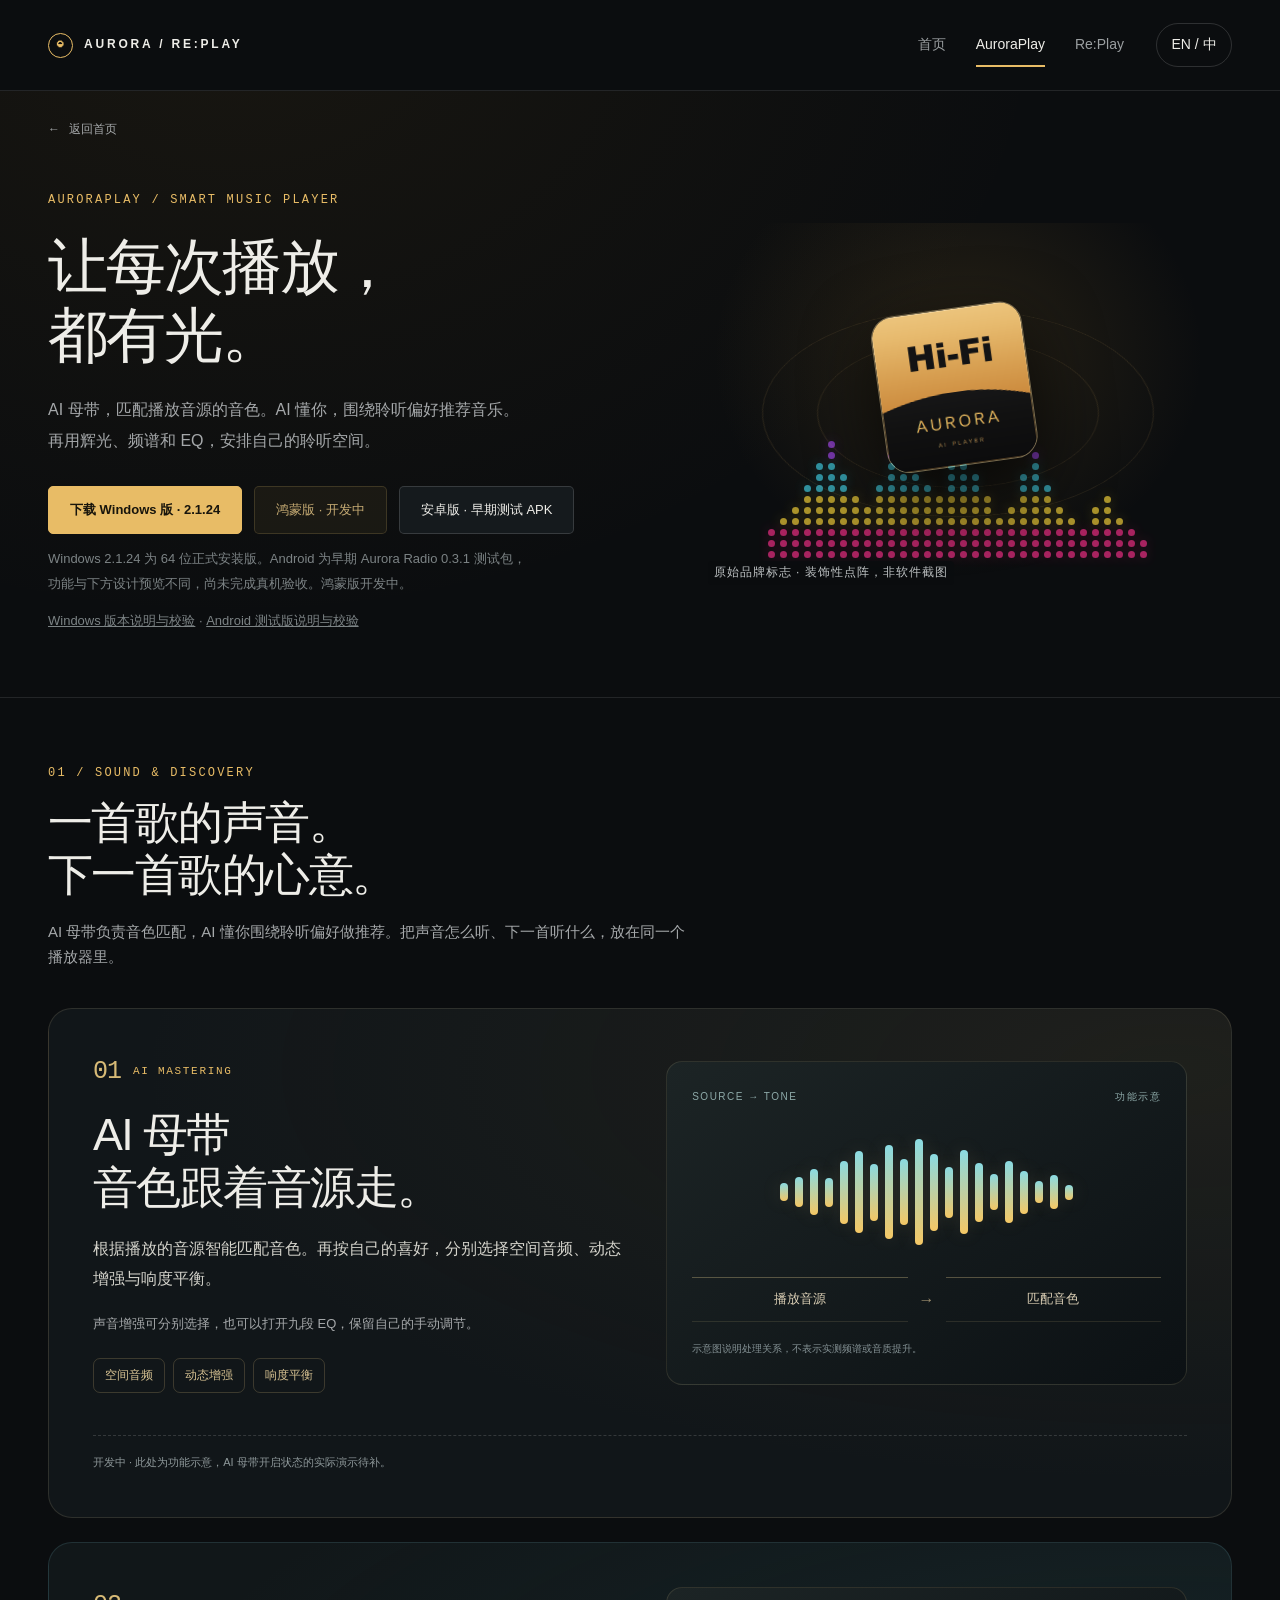
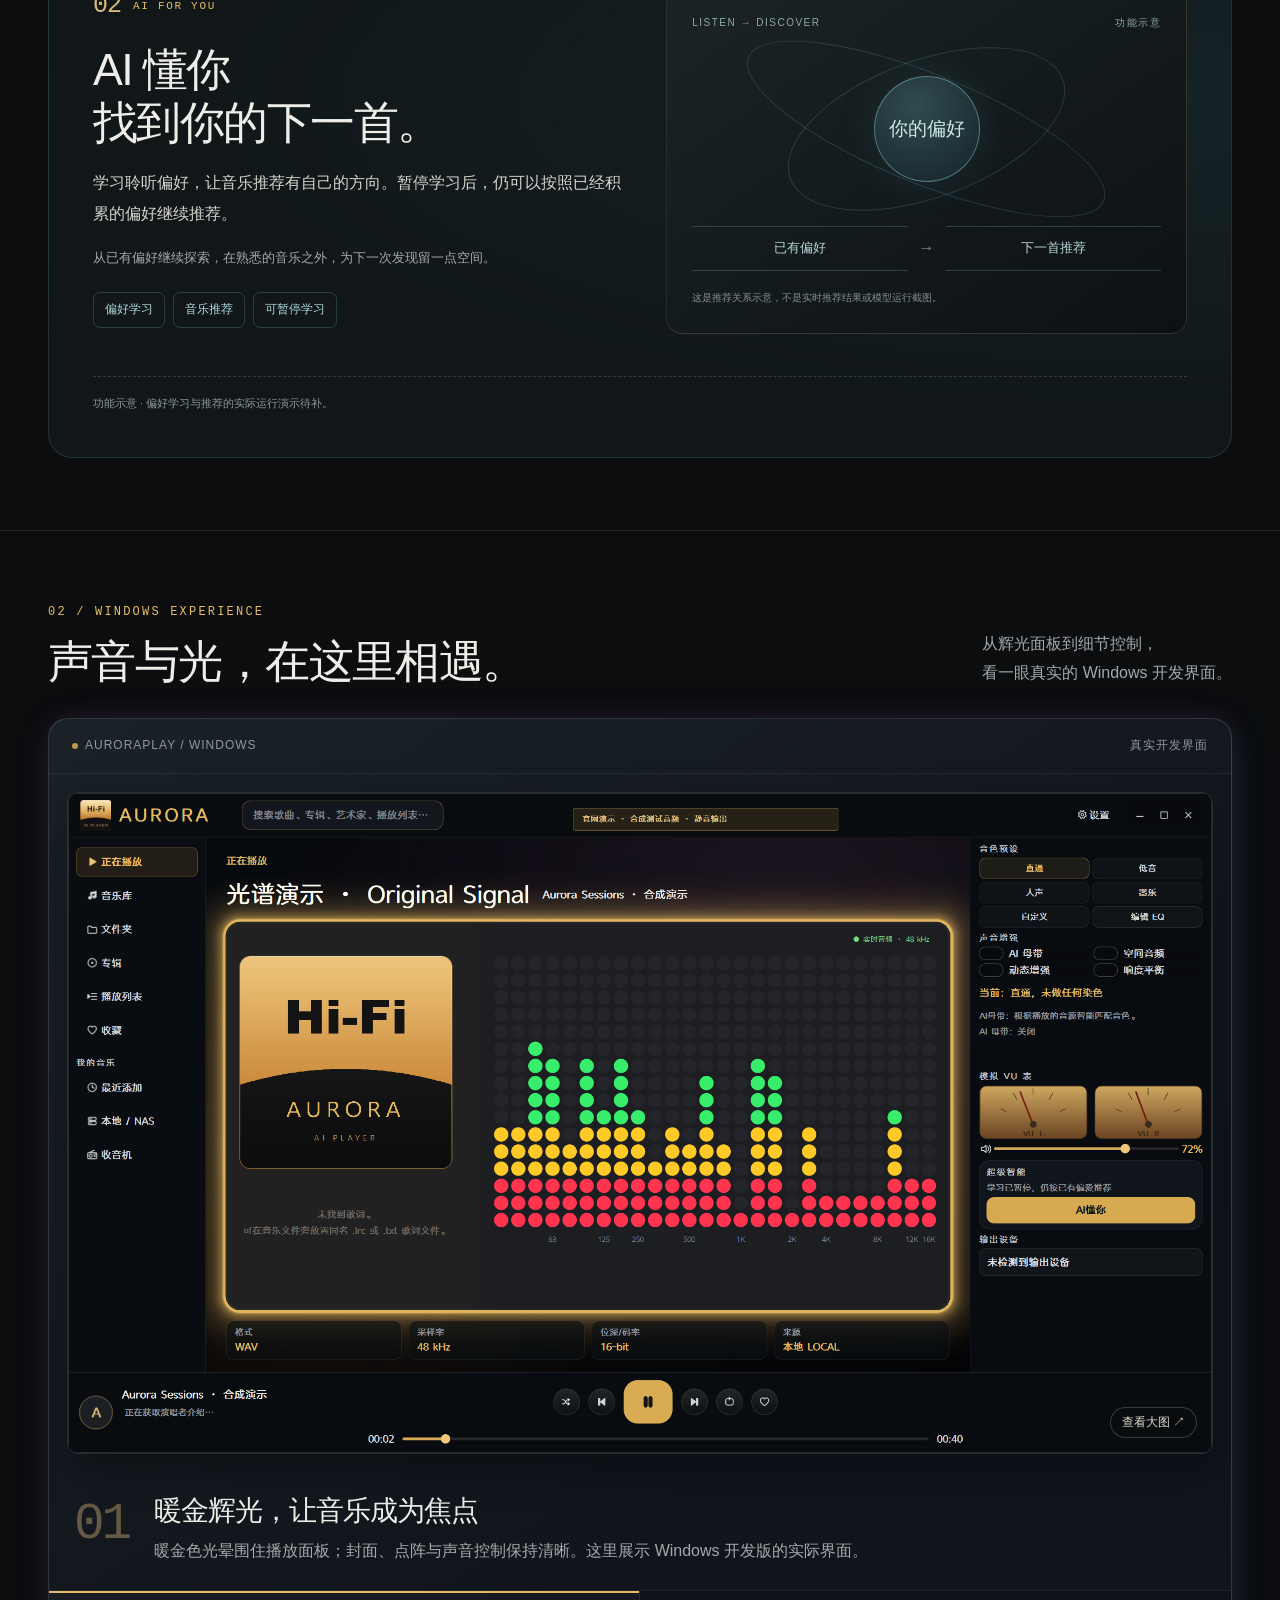
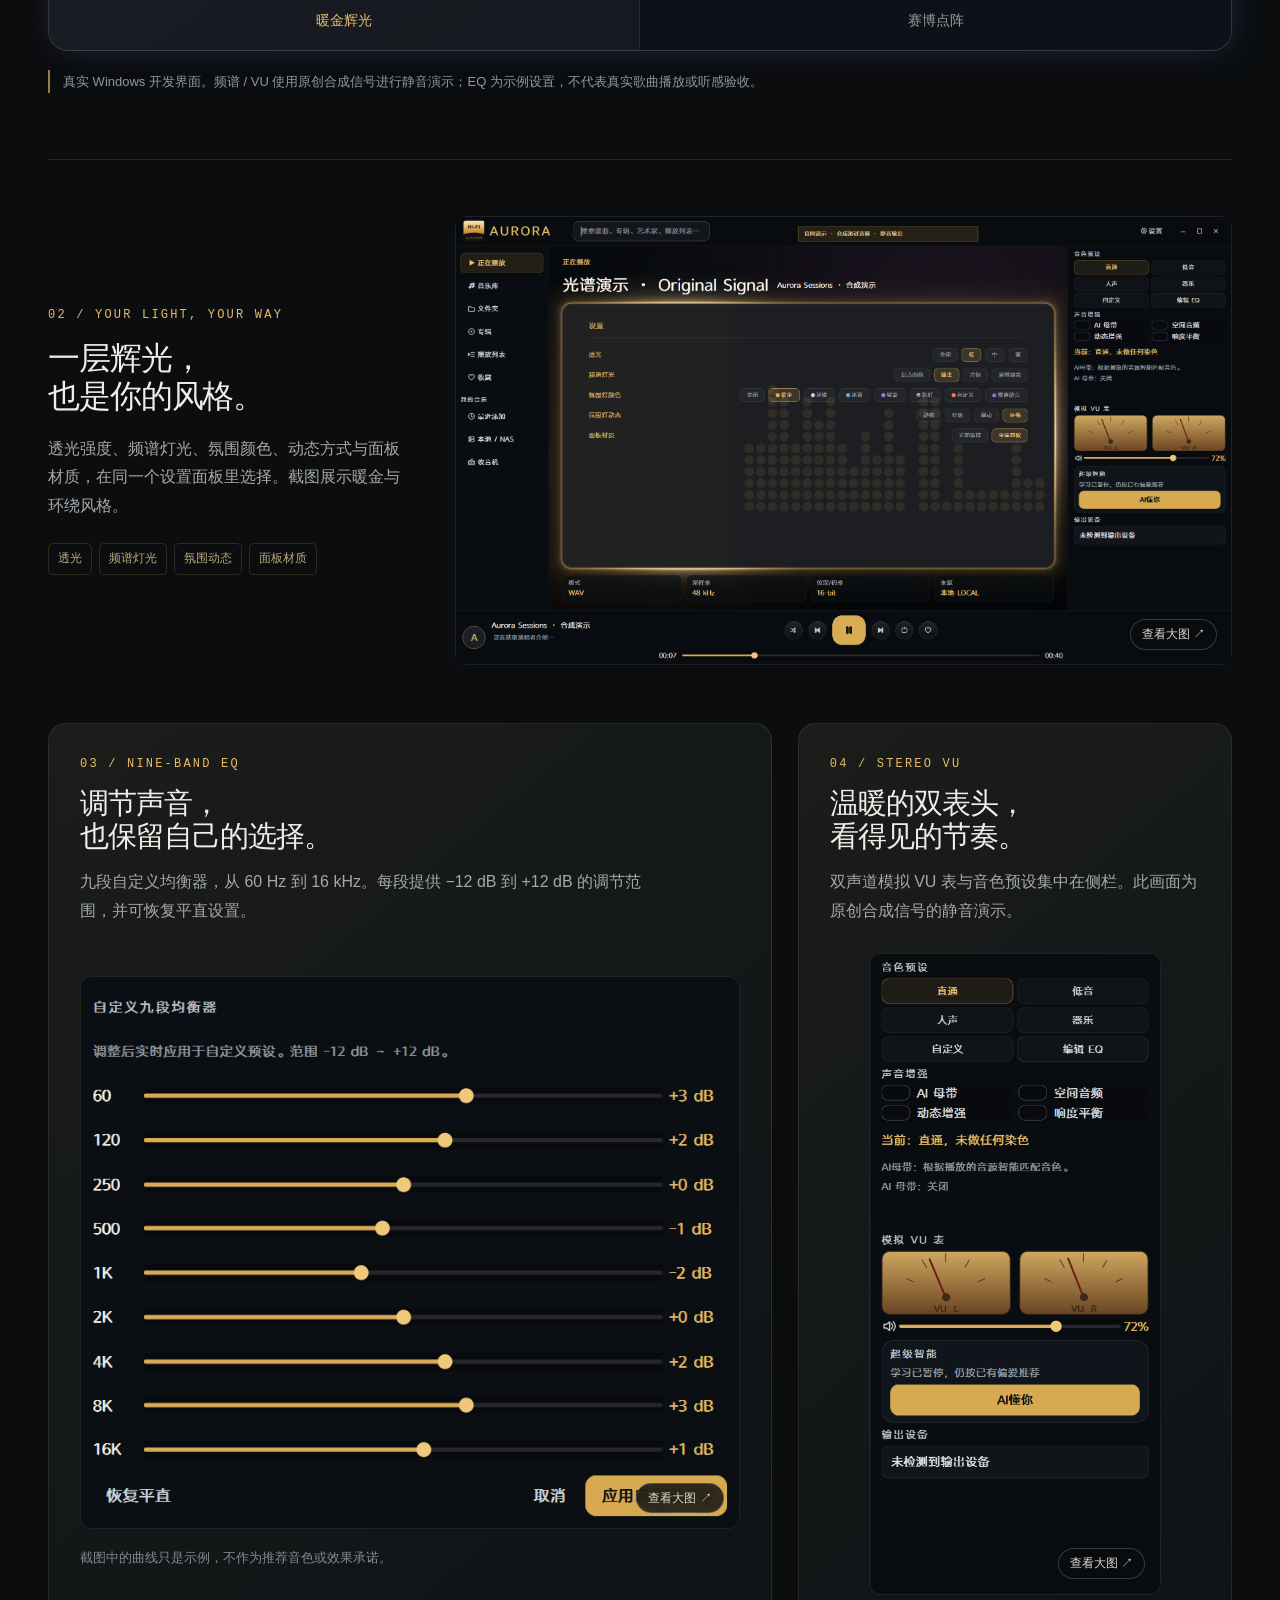
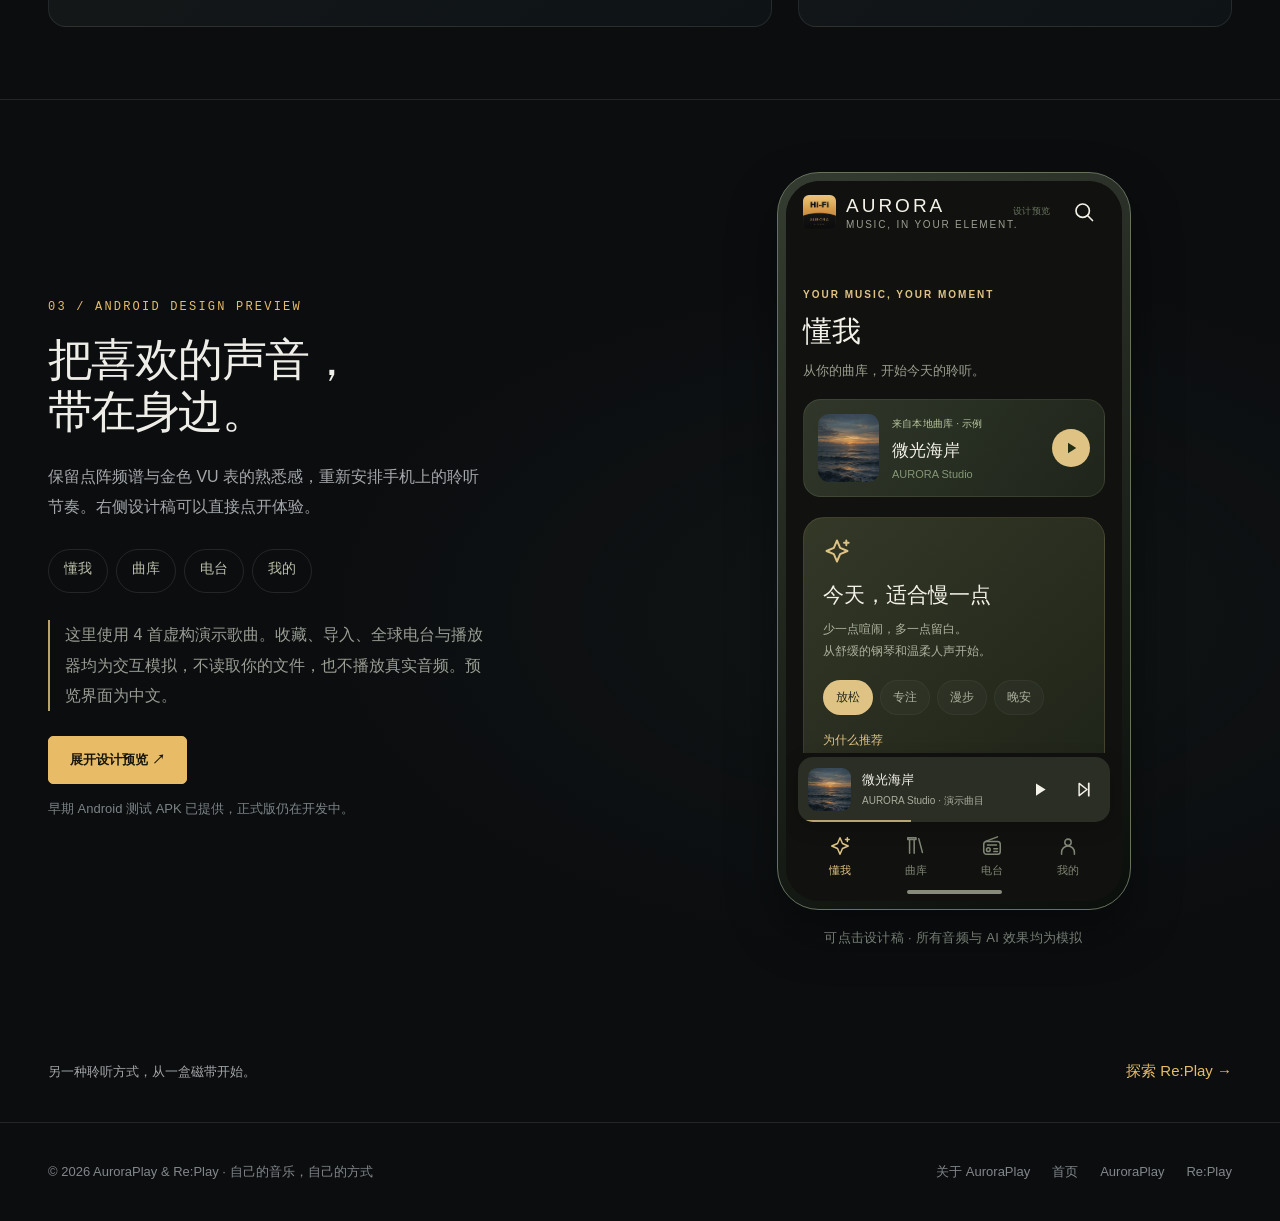
==== commit f2c52422: "Move About to standalone page and enable verified Windows and Android test downloads" ====
--- a/docs/auroraplay.html
+++ b/docs/auroraplay.html
@@ -1 +1 @@
-<!doctype html><html lang="zh-CN"><head><meta charset="utf-8"><meta name="viewport" content="width=device-width,initial-scale=1"><meta name="description" content="探索 AuroraPlay 的 AI 母带、AI 懂你、辉光频谱与九段 EQ，查看真实 Windows 开发界面和 Android 设计预览。"><meta name="theme-color" content="#0b0d0f"><meta name="robots" content="index,follow"><title>AuroraPlay｜让每次播放，都有光</title><link rel="icon" href="assets/images/17fd0ee9f0f961b1a147cc72.png"><link rel="stylesheet" href="assets/site.css?v=20261005-features-3"></head><body class="" data-title-zh="AuroraPlay｜让每次播放，都有光" data-title-en="AuroraPlay | A little light in every listen"><a class="skip" href="#main"><span data-zh="跳到内容" data-en="Skip to content">跳到内容</span></a><header class="header"><div class="wrap header-inner"><a class="studio" data-local="index.html" href="index.html"><span class="studio-symbol" aria-hidden="true">◒</span>AURORA / RE:PLAY</a><nav class="main-nav" aria-label="Main navigation"><a data-local="index.html" href="index.html"><span data-zh="首页" data-en="Home">首页</span></a><a data-local="auroraplay.html" href="auroraplay.html" aria-current="page"><span data-zh="AuroraPlay" data-en="AuroraPlay">AuroraPlay</span></a><a data-local="replay.html" href="replay.html"><span data-zh="Re:Play" data-en="Re:Play">Re:Play</span></a><a href="#about"><span data-zh="关于" data-en="About">关于</span></a></nav><button class="lang" id="language" type="button" aria-label="切换为英文">EN / 中</button></div></header><main id="main"><div class="wrap"><a class="back" href="index.html" data-local="index.html"><span aria-hidden="true">←</span><span data-zh="返回首页" data-en="Back to home">返回首页</span></a><section class="hero"><div><div class="eyebrow">AURORAPLAY / SMART MUSIC PLAYER</div><h1 data-zh="让每次播放，&lt;br&gt;都有光。" data-en="A little light.&lt;br&gt;In every listen.">让每次播放，<br>都有光。</h1><p data-zh="AI 母带，匹配播放音源的音色。AI 懂你，围绕聆听偏好推荐音乐。再用辉光、频谱和 EQ，安排自己的聆听空间。" data-en="AI Mastering matches tonal settings to the source. AI For You recommends around your listening preferences. Add glow, spectrum and EQ to make the space your own.">AI 母带，匹配播放音源的音色。AI 懂你，围绕聆听偏好推荐音乐。再用辉光、频谱和 EQ，安排自己的聆听空间。</p><div class="actions"><button class="button" type="button" disabled><span data-zh="Windows 版 · 尚未发布" data-en="Windows · Not released">Windows 版 · 尚未发布</span></button><button class="button" type="button" disabled><span data-zh="鸿蒙版 · 开发中" data-en="HarmonyOS · In development">鸿蒙版 · 开发中</span></button><button class="button" type="button" disabled><span data-zh="安卓版 · 开发中" data-en="Android · In development">安卓版 · 开发中</span></button></div><p class="support-note" data-zh="Windows、鸿蒙及 Android 暂未提供公开正式安装包。Android 下方提供交互设计预览。" data-en="Public installers are not yet available for Windows, HarmonyOS or Android. An interactive Android design preview is available below.">Windows、鸿蒙及 Android 暂未提供公开正式安装包。Android 下方提供交互设计预览。</p></div><div class="brand-stage"><img class="logo-card" src="assets/images/17fd0ee9f0f961b1a147cc72.png" alt="AURORA 原始 Hi-Fi AI Player 标志" width="620" height="646" decoding="async"><div class="spectrum-art" aria-hidden="true"><span><i style="--c:#fc318d"></i><i style="--c:#fc318d"></i><i style="--c:#fc318d"></i></span><span><i style="--c:#fc318d"></i><i style="--c:#fc318d"></i><i style="--c:#fc318d"></i><i style="--c:#ffdc3c"></i></span><span><i style="--c:#fc318d"></i><i style="--c:#fc318d"></i><i style="--c:#fc318d"></i><i style="--c:#ffdc3c"></i><i style="--c:#ffdc3c"></i></span><span><i style="--c:#fc318d"></i><i style="--c:#fc318d"></i><i style="--c:#fc318d"></i><i style="--c:#ffdc3c"></i><i style="--c:#ffdc3c"></i><i style="--c:#ffdc3c"></i><i style="--c:#43d7ee"></i></span><span><i style="--c:#fc318d"></i><i style="--c:#fc318d"></i><i style="--c:#fc318d"></i><i style="--c:#ffdc3c"></i><i style="--c:#ffdc3c"></i><i style="--c:#ffdc3c"></i><i style="--c:#43d7ee"></i><i style="--c:#43d7ee"></i><i style="--c:#43d7ee"></i></span><span><i style="--c:#fc318d"></i><i style="--c:#fc318d"></i><i style="--c:#fc318d"></i><i style="--c:#ffdc3c"></i><i style="--c:#ffdc3c"></i><i style="--c:#ffdc3c"></i><i style="--c:#43d7ee"></i><i style="--c:#43d7ee"></i><i style="--c:#43d7ee"></i><i style="--c:#a948f8"></i><i style="--c:#a948f8"></i></span><span><i style="--c:#fc318d"></i><i style="--c:#fc318d"></i><i style="--c:#fc318d"></i><i style="--c:#ffdc3c"></i><i style="--c:#ffdc3c"></i><i style="--c:#ffdc3c"></i><i style="--c:#43d7ee"></i><i style="--c:#43d7ee"></i></span><span><i style="--c:#fc318d"></i><i style="--c:#fc318d"></i><i style="--c:#fc318d"></i><i style="--c:#ffdc3c"></i><i style="--c:#ffdc3c"></i><i style="--c:#ffdc3c"></i></span><span><i style="--c:#fc318d"></i><i style="--c:#fc318d"></i><i style="--c:#fc318d"></i><i style="--c:#ffdc3c"></i><i style="--c:#ffdc3c"></i></span><span><i style="--c:#fc318d"></i><i style="--c:#fc318d"></i><i style="--c:#fc318d"></i><i style="--c:#ffdc3c"></i><i style="--c:#ffdc3c"></i><i style="--c:#ffdc3c"></i><i style="--c:#43d7ee"></i></span><span><i style="--c:#fc318d"></i><i style="--c:#fc318d"></i><i style="--c:#fc318d"></i><i style="--c:#ffdc3c"></i><i style="--c:#ffdc3c"></i><i style="--c:#ffdc3c"></i><i style="--c:#43d7ee"></i><i style="--c:#43d7ee"></i><i style="--c:#43d7ee"></i><i style="--c:#a948f8"></i></span><span><i style="--c:#fc318d"></i><i style="--c:#fc318d"></i><i style="--c:#fc318d"></i><i style="--c:#ffdc3c"></i><i style="--c:#ffdc3c"></i><i style="--c:#ffdc3c"></i><i style="--c:#43d7ee"></i><i style="--c:#43d7ee"></i><i style="--c:#43d7ee"></i><i style="--c:#a948f8"></i><i style="--c:#a948f8"></i><i style="--c:#a948f8"></i></span><span><i style="--c:#fc318d"></i><i style="--c:#fc318d"></i><i style="--c:#fc318d"></i><i style="--c:#ffdc3c"></i><i style="--c:#ffdc3c"></i><i style="--c:#ffdc3c"></i><i style="--c:#43d7ee"></i><i style="--c:#43d7ee"></i><i style="--c:#43d7ee"></i></span><span><i style="--c:#fc318d"></i><i style="--c:#fc318d"></i><i style="--c:#fc318d"></i><i style="--c:#ffdc3c"></i><i style="--c:#ffdc3c"></i><i style="--c:#ffdc3c"></i><i style="--c:#43d7ee"></i></span><span><i style="--c:#fc318d"></i><i style="--c:#fc318d"></i><i style="--c:#fc318d"></i><i style="--c:#ffdc3c"></i><i style="--c:#ffdc3c"></i><i style="--c:#ffdc3c"></i></span><span><i style="--c:#fc318d"></i><i style="--c:#fc318d"></i><i style="--c:#fc318d"></i><i style="--c:#ffdc3c"></i><i style="--c:#ffdc3c"></i><i style="--c:#ffdc3c"></i><i style="--c:#43d7ee"></i><i style="--c:#43d7ee"></i><i style="--c:#43d7ee"></i></span><span><i style="--c:#fc318d"></i><i style="--c:#fc318d"></i><i style="--c:#fc318d"></i><i style="--c:#ffdc3c"></i><i style="--c:#ffdc3c"></i><i style="--c:#ffdc3c"></i><i style="--c:#43d7ee"></i><i style="--c:#43d7ee"></i><i style="--c:#43d7ee"></i><i style="--c:#a948f8"></i><i style="--c:#a948f8"></i></span><span><i style="--c:#fc318d"></i><i style="--c:#fc318d"></i><i style="--c:#fc318d"></i><i style="--c:#ffdc3c"></i><i style="--c:#ffdc3c"></i><i style="--c:#ffdc3c"></i><i style="--c:#43d7ee"></i><i style="--c:#43d7ee"></i></span><span><i style="--c:#fc318d"></i><i style="--c:#fc318d"></i><i style="--c:#fc318d"></i><i style="--c:#ffdc3c"></i><i style="--c:#ffdc3c"></i><i style="--c:#ffdc3c"></i></span><span><i style="--c:#fc318d"></i><i style="--c:#fc318d"></i><i style="--c:#fc318d"></i><i style="--c:#ffdc3c"></i></span><span><i style="--c:#fc318d"></i><i style="--c:#fc318d"></i><i style="--c:#fc318d"></i><i style="--c:#ffdc3c"></i><i style="--c:#ffdc3c"></i></span><span><i style="--c:#fc318d"></i><i style="--c:#fc318d"></i><i style="--c:#fc318d"></i><i style="--c:#ffdc3c"></i><i style="--c:#ffdc3c"></i><i style="--c:#ffdc3c"></i><i style="--c:#43d7ee"></i><i style="--c:#43d7ee"></i></span><span><i style="--c:#fc318d"></i><i style="--c:#fc318d"></i><i style="--c:#fc318d"></i><i style="--c:#ffdc3c"></i><i style="--c:#ffdc3c"></i><i style="--c:#ffdc3c"></i><i style="--c:#43d7ee"></i><i style="--c:#43d7ee"></i><i style="--c:#43d7ee"></i><i style="--c:#a948f8"></i></span><span><i style="--c:#fc318d"></i><i style="--c:#fc318d"></i><i style="--c:#fc318d"></i><i style="--c:#ffdc3c"></i><i style="--c:#ffdc3c"></i><i style="--c:#ffdc3c"></i><i style="--c:#43d7ee"></i></span><span><i style="--c:#fc318d"></i><i style="--c:#fc318d"></i><i style="--c:#fc318d"></i><i style="--c:#ffdc3c"></i><i style="--c:#ffdc3c"></i></span><span><i style="--c:#fc318d"></i><i style="--c:#fc318d"></i><i style="--c:#fc318d"></i><i style="--c:#ffdc3c"></i></span><span><i style="--c:#fc318d"></i><i style="--c:#fc318d"></i><i style="--c:#fc318d"></i></span><span><i style="--c:#fc318d"></i><i style="--c:#fc318d"></i><i style="--c:#fc318d"></i><i style="--c:#ffdc3c"></i><i style="--c:#ffdc3c"></i></span><span><i style="--c:#fc318d"></i><i style="--c:#fc318d"></i><i style="--c:#fc318d"></i><i style="--c:#ffdc3c"></i><i style="--c:#ffdc3c"></i><i style="--c:#ffdc3c"></i></span><span><i style="--c:#fc318d"></i><i style="--c:#fc318d"></i><i style="--c:#fc318d"></i><i style="--c:#ffdc3c"></i></span><span><i style="--c:#fc318d"></i><i style="--c:#fc318d"></i><i style="--c:#fc318d"></i></span><span><i style="--c:#fc318d"></i><i style="--c:#fc318d"></i></span></div><span class="visual-label"><span data-zh="原始品牌标志 · 装饰性点阵，非软件截图" data-en="Original brand mark · Decorative spectrum, not app UI">原始品牌标志 · 装饰性点阵，非软件截图</span></span></div></section></div><section class="section" id="about" aria-labelledby="about-title"><div class="wrap"><div class="section-head"><div><div class="eyebrow">ABOUT AURORAPLAY</div><h2 id="about-title" data-zh="关于 AuroraPlay" data-en="About AuroraPlay">关于 AuroraPlay</h2></div><p><span data-zh="应用名称：AuroraPlay" data-en="App: AuroraPlay">应用名称：AuroraPlay</span><br><span data-zh="开发者：周皓" data-en="Developer: 周皓">开发者：周皓</span></p></div></div></section><section class="section focus-section"><div class="wrap"><div class="focus-intro"><div class="eyebrow">01 / SOUND &amp; DISCOVERY</div><h2 data-zh="一首歌的声音。&lt;br&gt;下一首歌的心意。" data-en="The sound of this song.&lt;br&gt;The feeling of the next.">一首歌的声音。<br>下一首歌的心意。</h2><p data-zh="AI 母带负责音色匹配，AI 懂你围绕聆听偏好做推荐。把声音怎么听、下一首听什么，放在同一个播放器里。" data-en="AI Mastering matches tonal settings to the source. AI For You recommends music around listening preferences. How it sounds and what comes next, together in one player.">AI 母带负责音色匹配，AI 懂你围绕聆听偏好做推荐。把声音怎么听、下一首听什么，放在同一个播放器里。</p></div><article class="focus-card"><div class="focus-copy"><div class="focus-kicker"><b>01</b> AI MASTERING</div><h3 data-zh="AI 母带&lt;br&gt;音色跟着音源走。" data-en="AI Mastering&lt;br&gt;Tone follows the source.">AI 母带<br>音色跟着音源走。</h3><p class="focus-lead" data-zh="根据播放的音源智能匹配音色。再按自己的喜好，分别选择空间音频、动态增强与响度平衡。" data-en="Match tonal settings to the playing source. Then choose spatial audio, dynamic enhancement and loudness balance to suit your listening.">根据播放的音源智能匹配音色。再按自己的喜好，分别选择空间音频、动态增强与响度平衡。</p><p data-zh="声音增强可分别选择，也可以打开九段 EQ，保留自己的手动调节。" data-en="Choose each sound enhancement separately, or open the nine-band EQ to make your own adjustments.">声音增强可分别选择，也可以打开九段 EQ，保留自己的手动调节。</p><div class="focus-tags"><span data-zh="空间音频" data-en="Spatial audio">空间音频</span><span data-zh="动态增强" data-en="Dynamic enhancement">动态增强</span><span data-zh="响度平衡" data-en="Loudness balance">响度平衡</span></div></div><div class="feature-art"><div class="art-label"><span>SOURCE → TONE</span><span data-zh="功能示意" data-en="FEATURE DIAGRAM">功能示意</span></div><div class="signal-bars" aria-hidden="true"><i style="--h:18px"></i><i style="--h:30px"></i><i style="--h:46px"></i><i style="--h:29px"></i><i style="--h:63px"></i><i style="--h:82px"></i><i style="--h:57px"></i><i style="--h:94px"></i><i style="--h:66px"></i><i style="--h:106px"></i><i style="--h:77px"></i><i style="--h:51px"></i><i style="--h:84px"></i><i style="--h:59px"></i><i style="--h:36px"></i><i style="--h:62px"></i><i style="--h:43px"></i><i style="--h:22px"></i><i style="--h:34px"></i><i style="--h:15px"></i></div><div class="flow-line"><span data-zh="播放音源" data-en="Playing source">播放音源</span><i aria-hidden="true">→</i><span data-zh="匹配音色" data-en="Tonal matching">匹配音色</span></div><p class="art-footnote" data-zh="示意图说明处理关系，不表示实测频谱或音质提升。" data-en="This diagram explains the relationship. It is not a measured spectrum or evidence of improved source quality.">示意图说明处理关系，不表示实测频谱或音质提升。</p></div><p class="capture-gap" data-zh="开发中 · 此处为功能示意，AI 母带开启状态的实际演示待补。" data-en="In development · Feature diagram shown. A running demonstration with AI Mastering enabled is still to come.">开发中 · 此处为功能示意，AI 母带开启状态的实际演示待补。</p></article><article class="focus-card taste"><div class="focus-copy"><div class="focus-kicker"><b>02</b> AI FOR YOU</div><h3 data-zh="AI 懂你&lt;br&gt;找到你的下一首。" data-en="AI For You&lt;br&gt;Let preferences lead.">AI 懂你<br>找到你的下一首。</h3><p class="focus-lead" data-zh="学习聆听偏好，让音乐推荐有自己的方向。暂停学习后，仍可以按照已经积累的偏好继续推荐。" data-en="Learn listening preferences and give recommendations a personal direction. When learning is paused, existing preferences can still guide recommendations.">学习聆听偏好，让音乐推荐有自己的方向。暂停学习后，仍可以按照已经积累的偏好继续推荐。</p><p data-zh="从已有偏好继续探索，在熟悉的音乐之外，为下一次发现留一点空间。" data-en="Explore from your existing preferences, with room for another discovery alongside familiar music.">从已有偏好继续探索，在熟悉的音乐之外，为下一次发现留一点空间。</p><div class="focus-tags"><span data-zh="偏好学习" data-en="Preference learning">偏好学习</span><span data-zh="音乐推荐" data-en="Music recommendations">音乐推荐</span><span data-zh="可暂停学习" data-en="Pause learning">可暂停学习</span></div></div><div class="feature-art"><div class="art-label"><span>LISTEN → DISCOVER</span><span data-zh="功能示意" data-en="FEATURE DIAGRAM">功能示意</span></div><div class="taste-orbit" aria-hidden="true"><div class="taste-core"><span data-zh="你的偏好" data-en="Your taste">你的偏好</span></div></div><div class="flow-line"><span data-zh="已有偏好" data-en="Saved preferences">已有偏好</span><i aria-hidden="true">→</i><span data-zh="下一首推荐" data-en="What to play next">下一首推荐</span></div><p class="art-footnote" data-zh="这是推荐关系示意，不是实时推荐结果或模型运行截图。" data-en="An explanation of the recommendation flow, not live results or a model execution capture.">这是推荐关系示意，不是实时推荐结果或模型运行截图。</p></div><p class="capture-gap" data-zh="功能示意 · 偏好学习与推荐的实际运行演示待补。" data-en="Feature diagram · A running demonstration of learning and recommendations is still to come.">功能示意 · 偏好学习与推荐的实际运行演示待补。</p></article></div></section><section class="section"><div class="wrap"><div class="section-head"><div><div class="eyebrow">02 / WINDOWS EXPERIENCE</div><h2 data-zh="声音与光，在这里相遇。" data-en="Where sound meets light.">声音与光，在这里相遇。</h2></div><p data-zh="从辉光面板到细节控制，&lt;br&gt;看一眼真实的 Windows 开发界面。" data-en="From the glowing stage to the finest controls.&lt;br&gt;A look at the real Windows development interface.">从辉光面板到细节控制，<br>看一眼真实的 Windows 开发界面。</p></div><div class="windows-stage"><div class="stage-top"><span><i class="stage-dot"></i>AURORAPLAY / WINDOWS</span><span data-zh="真实开发界面" data-en="ACTUAL DEVELOPMENT UI">真实开发界面</span></div><div class="capture-gallery" role="tabpanel" id="windows-panel"><button type="button" class="capture-button" data-capture="glow" data-gallery-shot="0" aria-label="查看 AuroraPlay 暖金辉光与点阵频谱，原创合成信号静音演示 大图"><img src="assets/images/0b88bee83a4cb7e8a07bb0ff.png" alt="AuroraPlay 暖金辉光与点阵频谱，原创合成信号静音演示" width="2125" height="1225" decoding="async"><span class="capture-hint"><span data-zh="查看大图 ↗" data-en="View full image ↗">查看大图 ↗</span></span></button><button type="button" class="capture-button" data-capture="cyber" data-gallery-shot="1" hidden aria-label="查看 AuroraPlay 赛博辉光与彩色点阵频谱，原创合成信号静音演示 大图"><img src="assets/images/4aede59e918a4ea05a26a644.png" alt="AuroraPlay 赛博辉光与彩色点阵频谱，原创合成信号静音演示" width="2125" height="1225" decoding="async" loading="lazy"><span class="capture-hint"><span data-zh="查看大图 ↗" data-en="View full image ↗">查看大图 ↗</span></span></button></div><div class="capture-meta" aria-live="polite"><div id="feature-number" class="pending-number" aria-hidden="true">01</div><div><h3 id="feature-title">暖金辉光，让音乐成为焦点</h3><p id="feature-description">Windows 开发版实际界面。</p></div></div><div class="shot-tabs" role="tablist" aria-label="Windows appearance previews"><button type="button" class="shot-tab" role="tab" aria-controls="windows-panel" aria-selected="true" tabindex="0"><span data-zh="暖金辉光" data-en="Warm gold">暖金辉光</span></button><button type="button" class="shot-tab" role="tab" aria-controls="windows-panel" aria-selected="false" tabindex="-1"><span data-zh="赛博点阵" data-en="Cyber spectrum">赛博点阵</span></button></div></div><p class="screenshot-caption" data-zh="真实 Windows 开发界面。频谱 / VU 使用原创合成信号进行静音演示；EQ 为示例设置，不代表真实歌曲播放或听感验收。" data-en="Actual Windows development interface. Spectrum and VU use an original synthetic signal with muted output. EQ settings are illustrative; these captures do not demonstrate real-song playback or listening validation.">真实 Windows 开发界面。频谱 / VU 使用原创合成信号进行静音演示；EQ 为示例设置，不代表真实歌曲播放或听感验收。</p><div class="feature-settings"><div><div class="eyebrow">02 / YOUR LIGHT, YOUR WAY</div><h3 data-zh="一层辉光，&lt;br&gt;也是你的风格。" data-en="Your glow.&lt;br&gt;Your style.">一层辉光，<br>也是你的风格。</h3><p data-zh="透光强度、频谱灯光、氛围颜色、动态方式与面板材质，在同一个设置面板里选择。截图展示暖金与环绕风格。" data-en="Choose translucency, spectrum colors, ambient lighting, motion and panel material in one settings panel. The capture shows warm gold and surround styling.">透光强度、频谱灯光、氛围颜色、动态方式与面板材质，在同一个设置面板里选择。截图展示暖金与环绕风格。</p><div class="setting-tags"><span data-zh="透光" data-en="Translucency">透光</span><span data-zh="频谱灯光" data-en="Spectrum light">频谱灯光</span><span data-zh="氛围动态" data-en="Ambient motion">氛围动态</span><span data-zh="面板材质" data-en="Panel material">面板材质</span></div></div><button type="button" class="capture-button" data-capture="settings"  aria-label="查看 AuroraPlay Windows 发光、频谱与面板外观设置 大图"><img src="assets/images/9924e5216722eb9ff11fb5ed.png" alt="AuroraPlay Windows 发光、频谱与面板外观设置" width="2125" height="1225" decoding="async" loading="lazy"><span class="capture-hint"><span data-zh="查看大图 ↗" data-en="View full image ↗">查看大图 ↗</span></span></button></div><div class="sound-detail-grid"><article class="sound-card eq"><div class="eyebrow">03 / NINE-BAND EQ</div><h3 data-zh="调节声音，&lt;br&gt;也保留自己的选择。" data-en="Shape the sound.&lt;br&gt;Keep your own choices.">调节声音，<br>也保留自己的选择。</h3><p data-zh="九段自定义均衡器，从 60 Hz 到 16 kHz。每段提供 −12 dB 到 +12 dB 的调节范围，并可恢复平直设置。" data-en="Nine custom EQ bands, from 60 Hz to 16 kHz, with −12 dB to +12 dB adjustment and a reset-to-flat option.">九段自定义均衡器，从 60 Hz 到 16 kHz。每段提供 −12 dB 到 +12 dB 的调节范围，并可恢复平直设置。</p><button type="button" class="capture-button" data-capture="eq"  aria-label="查看 AuroraPlay 九段均衡器，当前滑杆为示例设置 大图"><img src="assets/images/4359723c76250b23baca9771.png" alt="AuroraPlay 九段均衡器，当前滑杆为示例设置" width="775" height="650" decoding="async" loading="lazy"><span class="capture-hint"><span data-zh="查看大图 ↗" data-en="View full image ↗">查看大图 ↗</span></span></button><p class="detail-footnote" data-zh="截图中的曲线只是示例，不作为推荐音色或效果承诺。" data-en="The displayed curve is an example, not a recommended tuning or a promised result.">截图中的曲线只是示例，不作为推荐音色或效果承诺。</p></article><article class="sound-card vu"><div class="eyebrow">04 / STEREO VU</div><h3 data-zh="温暖的双表头，&lt;br&gt;看得见的节奏。" data-en="Twin golden meters.&lt;br&gt;A rhythm you can see.">温暖的双表头，<br>看得见的节奏。</h3><p data-zh="双声道模拟 VU 表与音色预设集中在侧栏。此画面为原创合成信号的静音演示。" data-en="Stereo analog-style VU meters sit alongside tonal presets. This capture uses a muted, original synthetic signal.">双声道模拟 VU 表与音色预设集中在侧栏。此画面为原创合成信号的静音演示。</p><button type="button" class="capture-button" data-capture="vu"  aria-label="查看 AuroraPlay 声音侧栏与双声道 VU 表，原创合成信号静音演示 大图"><img src="assets/images/1e3a2748008cc0153f4b7725.png" alt="AuroraPlay 声音侧栏与双声道 VU 表，原创合成信号静音演示" width="450" height="993" decoding="async" loading="lazy"><span class="capture-hint"><span data-zh="查看大图 ↗" data-en="View full image ↗">查看大图 ↗</span></span></button></article></div></div></section><section class="section android-section"><div class="wrap android-layout"><div class="android-copy"><div class="eyebrow">03 / ANDROID DESIGN PREVIEW</div><h2 data-zh="把喜欢的声音，&lt;br&gt;带在身边。" data-en="Take your kind&lt;br&gt;of sound with you.">把喜欢的声音，<br>带在身边。</h2><p data-zh="保留点阵频谱与金色 VU 表的熟悉感，重新安排手机上的聆听节奏。右侧设计稿可以直接点开体验。" data-en="The familiar dot-matrix spectrum and golden VU meters, rethought for a phone. Tap through the interactive design preview.">保留点阵频谱与金色 VU 表的熟悉感，重新安排手机上的聆听节奏。右侧设计稿可以直接点开体验。</p><div class="android-nav"><span data-zh="懂我" data-en="For you">懂我</span><span data-zh="曲库" data-en="Library">曲库</span><span data-zh="电台" data-en="Radio">电台</span><span data-zh="我的" data-en="My music">我的</span></div><p class="demo-note" data-zh="这里使用 4 首虚构演示歌曲。收藏、导入、全球电台与播放器均为交互模拟，不读取你的文件，也不播放真实音频。预览界面为中文。" data-en="This preview uses four fictional demo tracks. Favorites, import, radio and playback are simulated. It does not read your files or play real audio. Preview UI is in Chinese.">这里使用 4 首虚构演示歌曲。收藏、导入、全球电台与播放器均为交互模拟，不读取你的文件，也不播放真实音频。预览界面为中文。</p><div class="preview-control"><button type="button" class="button primary" id="open-android"><span data-zh="展开设计预览 ↗" data-en="Expand design preview ↗">展开设计预览 ↗</span></button></div><p class="support-note" data-zh="Android 安装包 · 即将推出" data-en="Android installer · Coming soon">Android 安装包 · 即将推出</p></div><div><div class="phone-stage"><div class="phone-shell"><iframe src="assets/android-preview.html" data-ready="true" data-android="inline" title="AURORA Android 中文交互设计预览（虚构演示内容）" sandbox="allow-scripts" loading="lazy"></iframe></div></div><p class="phone-caption" data-zh="可点击设计稿 · 所有音频与 AI 效果均为模拟" data-en="Interactive design draft · Audio and AI effects are simulated">可点击设计稿 · 所有音频与 AI 效果均为模拟</p></div></div></section><div class="wrap next-product"><p data-zh="另一种聆听方式，从一盒磁带开始。" data-en="Another way to listen begins with a cassette.">另一种聆听方式，从一盒磁带开始。</p><a href="replay.html" data-local="replay.html"><span data-zh="探索 Re:Play →" data-en="Explore Re:Play →">探索 Re:Play →</span></a></div></main><footer class="footer"><div class="wrap footer-inner"><div>© 2026 AuroraPlay & Re:Play <span aria-hidden="true"> · </span><span data-zh="自己的音乐，自己的方式" data-en="Your music, your way">自己的音乐，自己的方式</span></div><div class="footer-links"><a href="index.html" data-local="index.html"><span data-zh="首页" data-en="Home">首页</span></a><a href="auroraplay.html" data-local="auroraplay.html">AuroraPlay</a><a href="replay.html" data-local="replay.html">Re:Play</a></div></div></footer><div class="modal" id="android-modal" role="dialog" aria-modal="true" aria-label="Android design preview" aria-hidden="true"><button type="button" class="modal-close" id="close-android"><span data-zh="关闭预览 ×" data-en="Close preview ×">关闭预览 ×</span></button><iframe data-android="expanded" name="aurora-expanded-preview" title="AURORA Android expanded design preview" sandbox="allow-scripts"></iframe></div><div class="modal capture-modal" id="capture-modal" role="dialog" aria-modal="true" aria-label="Windows screenshot detail" aria-hidden="true"><button class="zoom-size" id="capture-size" type="button" aria-pressed="false"><span data-zh="切换原始尺寸" data-en="Toggle original size">切换原始尺寸</span></button><button class="modal-close" id="capture-close" type="button"><span data-zh="关闭大图 ×" data-en="Close image ×">关闭大图 ×</span></button><div class="image-scroll" id="capture-scroll" tabindex="0" role="region" aria-label="图片细节，可用方向键滚动"><img id="capture-full" src="assets/images/0b88bee83a4cb7e8a07bb0ff.png" alt="Windows 开发界面大图"></div><p data-zh="真实 Windows 开发界面 · 原创合成信号静音演示 · EQ 为示例设置" data-en="Actual Windows development UI · Muted original synthetic signal · Example EQ settings">真实 Windows 开发界面 · 原创合成信号静音演示 · EQ 为示例设置</p></div><script src="assets/site.js" defer></script></body></html>+<!doctype html><html lang="zh-CN"><head><meta charset="utf-8"><meta name="viewport" content="width=device-width,initial-scale=1"><meta name="description" content="探索 AuroraPlay 的 AI 母带、AI 懂你、辉光频谱与九段 EQ，查看真实 Windows 开发界面和 Android 设计预览。"><meta name="theme-color" content="#0b0d0f"><meta name="robots" content="index,follow"><title>AuroraPlay｜让每次播放，都有光</title><link rel="icon" href="assets/images/17fd0ee9f0f961b1a147cc72.png"><link rel="stylesheet" href="assets/site.css?v=20261005-features-3"></head><body class="" data-title-zh="AuroraPlay｜让每次播放，都有光" data-title-en="AuroraPlay | A little light in every listen"><a class="skip" href="#main"><span data-zh="跳到内容" data-en="Skip to content">跳到内容</span></a><header class="header"><div class="wrap header-inner"><a class="studio" data-local="index.html" href="index.html"><span class="studio-symbol" aria-hidden="true">◒</span>AURORA / RE:PLAY</a><nav class="main-nav" aria-label="Main navigation"><a data-local="index.html" href="index.html"><span data-zh="首页" data-en="Home">首页</span></a><a data-local="auroraplay.html" href="auroraplay.html" aria-current="page"><span data-zh="AuroraPlay" data-en="AuroraPlay">AuroraPlay</span></a><a data-local="replay.html" href="replay.html"><span data-zh="Re:Play" data-en="Re:Play">Re:Play</span></a></nav><button class="lang" id="language" type="button" aria-label="切换为英文">EN / 中</button></div></header><main id="main"><div class="wrap"><a class="back" href="index.html" data-local="index.html"><span aria-hidden="true">←</span><span data-zh="返回首页" data-en="Back to home">返回首页</span></a><section class="hero"><div><div class="eyebrow">AURORAPLAY / SMART MUSIC PLAYER</div><h1 data-zh="让每次播放，&lt;br&gt;都有光。" data-en="A little light.&lt;br&gt;In every listen.">让每次播放，<br>都有光。</h1><p data-zh="AI 母带，匹配播放音源的音色。AI 懂你，围绕聆听偏好推荐音乐。再用辉光、频谱和 EQ，安排自己的聆听空间。" data-en="AI Mastering matches tonal settings to the source. AI For You recommends around your listening preferences. Add glow, spectrum and EQ to make the space your own.">AI 母带，匹配播放音源的音色。AI 懂你，围绕聆听偏好推荐音乐。再用辉光、频谱和 EQ，安排自己的聆听空间。</p><div class="actions"><a class="button primary" href="https://github.com/Howard9088/AURORA_Player/releases/download/v2.1.24-native-20261016/AURORA_Player_Setup_2.1.24.exe"><span data-zh="下载 Windows 版 · 2.1.24" data-en="Download Windows · 2.1.24">下载 Windows 版 · 2.1.24</span></a><button class="button" type="button" disabled><span data-zh="鸿蒙版 · 开发中" data-en="HarmonyOS · In development">鸿蒙版 · 开发中</span></button><a class="button" href="https://github.com/Howard9088/auroraplay-releases/releases/download/android-v0.3.1-review-debug/AuroraRadio-0.3.1-review-debug.apk"><span data-zh="安卓版 · 早期测试 APK" data-en="Android · Early test APK">安卓版 · 早期测试 APK</span></a></div><p class="support-note" data-zh="Windows 2.1.24 为 64 位正式安装版。Android 为早期 Aurora Radio 0.3.1 测试包，功能与下方设计预览不同，尚未完成真机验收。鸿蒙版开发中。" data-en="Windows 2.1.24 is the 64-bit production installer. Android is an early Aurora Radio 0.3.1 test build, with different features from the design preview below; device acceptance is incomplete. HarmonyOS is in development.">Windows 2.1.24 为 64 位正式安装版。Android 为早期 Aurora Radio 0.3.1 测试包，功能与下方设计预览不同，尚未完成真机验收。鸿蒙版开发中。</p><p class="support-note"><a href="https://github.com/Howard9088/AURORA_Player/releases/tag/v2.1.24-native-20261016" style="text-decoration:underline"><span data-zh="Windows 版本说明与校验" data-en="Windows release notes and checksum">Windows 版本说明与校验</span></a> · <a href="https://github.com/Howard9088/auroraplay-releases/releases/tag/android-v0.3.1-review-debug" style="text-decoration:underline"><span data-zh="Android 测试版说明与校验" data-en="Android test notes and checksum">Android 测试版说明与校验</span></a></p></div><div class="brand-stage"><img class="logo-card" src="assets/images/17fd0ee9f0f961b1a147cc72.png" alt="AURORA 原始 Hi-Fi AI Player 标志" width="620" height="646" decoding="async"><div class="spectrum-art" aria-hidden="true"><span><i style="--c:#fc318d"></i><i style="--c:#fc318d"></i><i style="--c:#fc318d"></i></span><span><i style="--c:#fc318d"></i><i style="--c:#fc318d"></i><i style="--c:#fc318d"></i><i style="--c:#ffdc3c"></i></span><span><i style="--c:#fc318d"></i><i style="--c:#fc318d"></i><i style="--c:#fc318d"></i><i style="--c:#ffdc3c"></i><i style="--c:#ffdc3c"></i></span><span><i style="--c:#fc318d"></i><i style="--c:#fc318d"></i><i style="--c:#fc318d"></i><i style="--c:#ffdc3c"></i><i style="--c:#ffdc3c"></i><i style="--c:#ffdc3c"></i><i style="--c:#43d7ee"></i></span><span><i style="--c:#fc318d"></i><i style="--c:#fc318d"></i><i style="--c:#fc318d"></i><i style="--c:#ffdc3c"></i><i style="--c:#ffdc3c"></i><i style="--c:#ffdc3c"></i><i style="--c:#43d7ee"></i><i style="--c:#43d7ee"></i><i style="--c:#43d7ee"></i></span><span><i style="--c:#fc318d"></i><i style="--c:#fc318d"></i><i style="--c:#fc318d"></i><i style="--c:#ffdc3c"></i><i style="--c:#ffdc3c"></i><i style="--c:#ffdc3c"></i><i style="--c:#43d7ee"></i><i style="--c:#43d7ee"></i><i style="--c:#43d7ee"></i><i style="--c:#a948f8"></i><i style="--c:#a948f8"></i></span><span><i style="--c:#fc318d"></i><i style="--c:#fc318d"></i><i style="--c:#fc318d"></i><i style="--c:#ffdc3c"></i><i style="--c:#ffdc3c"></i><i style="--c:#ffdc3c"></i><i style="--c:#43d7ee"></i><i style="--c:#43d7ee"></i></span><span><i style="--c:#fc318d"></i><i style="--c:#fc318d"></i><i style="--c:#fc318d"></i><i style="--c:#ffdc3c"></i><i style="--c:#ffdc3c"></i><i style="--c:#ffdc3c"></i></span><span><i style="--c:#fc318d"></i><i style="--c:#fc318d"></i><i style="--c:#fc318d"></i><i style="--c:#ffdc3c"></i><i style="--c:#ffdc3c"></i></span><span><i style="--c:#fc318d"></i><i style="--c:#fc318d"></i><i style="--c:#fc318d"></i><i style="--c:#ffdc3c"></i><i style="--c:#ffdc3c"></i><i style="--c:#ffdc3c"></i><i style="--c:#43d7ee"></i></span><span><i style="--c:#fc318d"></i><i style="--c:#fc318d"></i><i style="--c:#fc318d"></i><i style="--c:#ffdc3c"></i><i style="--c:#ffdc3c"></i><i style="--c:#ffdc3c"></i><i style="--c:#43d7ee"></i><i style="--c:#43d7ee"></i><i style="--c:#43d7ee"></i><i style="--c:#a948f8"></i></span><span><i style="--c:#fc318d"></i><i style="--c:#fc318d"></i><i style="--c:#fc318d"></i><i style="--c:#ffdc3c"></i><i style="--c:#ffdc3c"></i><i style="--c:#ffdc3c"></i><i style="--c:#43d7ee"></i><i style="--c:#43d7ee"></i><i style="--c:#43d7ee"></i><i style="--c:#a948f8"></i><i style="--c:#a948f8"></i><i style="--c:#a948f8"></i></span><span><i style="--c:#fc318d"></i><i style="--c:#fc318d"></i><i style="--c:#fc318d"></i><i style="--c:#ffdc3c"></i><i style="--c:#ffdc3c"></i><i style="--c:#ffdc3c"></i><i style="--c:#43d7ee"></i><i style="--c:#43d7ee"></i><i style="--c:#43d7ee"></i></span><span><i style="--c:#fc318d"></i><i style="--c:#fc318d"></i><i style="--c:#fc318d"></i><i style="--c:#ffdc3c"></i><i style="--c:#ffdc3c"></i><i style="--c:#ffdc3c"></i><i style="--c:#43d7ee"></i></span><span><i style="--c:#fc318d"></i><i style="--c:#fc318d"></i><i style="--c:#fc318d"></i><i style="--c:#ffdc3c"></i><i style="--c:#ffdc3c"></i><i style="--c:#ffdc3c"></i></span><span><i style="--c:#fc318d"></i><i style="--c:#fc318d"></i><i style="--c:#fc318d"></i><i style="--c:#ffdc3c"></i><i style="--c:#ffdc3c"></i><i style="--c:#ffdc3c"></i><i style="--c:#43d7ee"></i><i style="--c:#43d7ee"></i><i style="--c:#43d7ee"></i></span><span><i style="--c:#fc318d"></i><i style="--c:#fc318d"></i><i style="--c:#fc318d"></i><i style="--c:#ffdc3c"></i><i style="--c:#ffdc3c"></i><i style="--c:#ffdc3c"></i><i style="--c:#43d7ee"></i><i style="--c:#43d7ee"></i><i style="--c:#43d7ee"></i><i style="--c:#a948f8"></i><i style="--c:#a948f8"></i></span><span><i style="--c:#fc318d"></i><i style="--c:#fc318d"></i><i style="--c:#fc318d"></i><i style="--c:#ffdc3c"></i><i style="--c:#ffdc3c"></i><i style="--c:#ffdc3c"></i><i style="--c:#43d7ee"></i><i style="--c:#43d7ee"></i></span><span><i style="--c:#fc318d"></i><i style="--c:#fc318d"></i><i style="--c:#fc318d"></i><i style="--c:#ffdc3c"></i><i style="--c:#ffdc3c"></i><i style="--c:#ffdc3c"></i></span><span><i style="--c:#fc318d"></i><i style="--c:#fc318d"></i><i style="--c:#fc318d"></i><i style="--c:#ffdc3c"></i></span><span><i style="--c:#fc318d"></i><i style="--c:#fc318d"></i><i style="--c:#fc318d"></i><i style="--c:#ffdc3c"></i><i style="--c:#ffdc3c"></i></span><span><i style="--c:#fc318d"></i><i style="--c:#fc318d"></i><i style="--c:#fc318d"></i><i style="--c:#ffdc3c"></i><i style="--c:#ffdc3c"></i><i style="--c:#ffdc3c"></i><i style="--c:#43d7ee"></i><i style="--c:#43d7ee"></i></span><span><i style="--c:#fc318d"></i><i style="--c:#fc318d"></i><i style="--c:#fc318d"></i><i style="--c:#ffdc3c"></i><i style="--c:#ffdc3c"></i><i style="--c:#ffdc3c"></i><i style="--c:#43d7ee"></i><i style="--c:#43d7ee"></i><i style="--c:#43d7ee"></i><i style="--c:#a948f8"></i></span><span><i style="--c:#fc318d"></i><i style="--c:#fc318d"></i><i style="--c:#fc318d"></i><i style="--c:#ffdc3c"></i><i style="--c:#ffdc3c"></i><i style="--c:#ffdc3c"></i><i style="--c:#43d7ee"></i></span><span><i style="--c:#fc318d"></i><i style="--c:#fc318d"></i><i style="--c:#fc318d"></i><i style="--c:#ffdc3c"></i><i style="--c:#ffdc3c"></i></span><span><i style="--c:#fc318d"></i><i style="--c:#fc318d"></i><i style="--c:#fc318d"></i><i style="--c:#ffdc3c"></i></span><span><i style="--c:#fc318d"></i><i style="--c:#fc318d"></i><i style="--c:#fc318d"></i></span><span><i style="--c:#fc318d"></i><i style="--c:#fc318d"></i><i style="--c:#fc318d"></i><i style="--c:#ffdc3c"></i><i style="--c:#ffdc3c"></i></span><span><i style="--c:#fc318d"></i><i style="--c:#fc318d"></i><i style="--c:#fc318d"></i><i style="--c:#ffdc3c"></i><i style="--c:#ffdc3c"></i><i style="--c:#ffdc3c"></i></span><span><i style="--c:#fc318d"></i><i style="--c:#fc318d"></i><i style="--c:#fc318d"></i><i style="--c:#ffdc3c"></i></span><span><i style="--c:#fc318d"></i><i style="--c:#fc318d"></i><i style="--c:#fc318d"></i></span><span><i style="--c:#fc318d"></i><i style="--c:#fc318d"></i></span></div><span class="visual-label"><span data-zh="原始品牌标志 · 装饰性点阵，非软件截图" data-en="Original brand mark · Decorative spectrum, not app UI">原始品牌标志 · 装饰性点阵，非软件截图</span></span></div></section></div><section class="section focus-section"><div class="wrap"><div class="focus-intro"><div class="eyebrow">01 / SOUND &amp; DISCOVERY</div><h2 data-zh="一首歌的声音。&lt;br&gt;下一首歌的心意。" data-en="The sound of this song.&lt;br&gt;The feeling of the next.">一首歌的声音。<br>下一首歌的心意。</h2><p data-zh="AI 母带负责音色匹配，AI 懂你围绕聆听偏好做推荐。把声音怎么听、下一首听什么，放在同一个播放器里。" data-en="AI Mastering matches tonal settings to the source. AI For You recommends music around listening preferences. How it sounds and what comes next, together in one player.">AI 母带负责音色匹配，AI 懂你围绕聆听偏好做推荐。把声音怎么听、下一首听什么，放在同一个播放器里。</p></div><article class="focus-card"><div class="focus-copy"><div class="focus-kicker"><b>01</b> AI MASTERING</div><h3 data-zh="AI 母带&lt;br&gt;音色跟着音源走。" data-en="AI Mastering&lt;br&gt;Tone follows the source.">AI 母带<br>音色跟着音源走。</h3><p class="focus-lead" data-zh="根据播放的音源智能匹配音色。再按自己的喜好，分别选择空间音频、动态增强与响度平衡。" data-en="Match tonal settings to the playing source. Then choose spatial audio, dynamic enhancement and loudness balance to suit your listening.">根据播放的音源智能匹配音色。再按自己的喜好，分别选择空间音频、动态增强与响度平衡。</p><p data-zh="声音增强可分别选择，也可以打开九段 EQ，保留自己的手动调节。" data-en="Choose each sound enhancement separately, or open the nine-band EQ to make your own adjustments.">声音增强可分别选择，也可以打开九段 EQ，保留自己的手动调节。</p><div class="focus-tags"><span data-zh="空间音频" data-en="Spatial audio">空间音频</span><span data-zh="动态增强" data-en="Dynamic enhancement">动态增强</span><span data-zh="响度平衡" data-en="Loudness balance">响度平衡</span></div></div><div class="feature-art"><div class="art-label"><span>SOURCE → TONE</span><span data-zh="功能示意" data-en="FEATURE DIAGRAM">功能示意</span></div><div class="signal-bars" aria-hidden="true"><i style="--h:18px"></i><i style="--h:30px"></i><i style="--h:46px"></i><i style="--h:29px"></i><i style="--h:63px"></i><i style="--h:82px"></i><i style="--h:57px"></i><i style="--h:94px"></i><i style="--h:66px"></i><i style="--h:106px"></i><i style="--h:77px"></i><i style="--h:51px"></i><i style="--h:84px"></i><i style="--h:59px"></i><i style="--h:36px"></i><i style="--h:62px"></i><i style="--h:43px"></i><i style="--h:22px"></i><i style="--h:34px"></i><i style="--h:15px"></i></div><div class="flow-line"><span data-zh="播放音源" data-en="Playing source">播放音源</span><i aria-hidden="true">→</i><span data-zh="匹配音色" data-en="Tonal matching">匹配音色</span></div><p class="art-footnote" data-zh="示意图说明处理关系，不表示实测频谱或音质提升。" data-en="This diagram explains the relationship. It is not a measured spectrum or evidence of improved source quality.">示意图说明处理关系，不表示实测频谱或音质提升。</p></div><p class="capture-gap" data-zh="开发中 · 此处为功能示意，AI 母带开启状态的实际演示待补。" data-en="In development · Feature diagram shown. A running demonstration with AI Mastering enabled is still to come.">开发中 · 此处为功能示意，AI 母带开启状态的实际演示待补。</p></article><article class="focus-card taste"><div class="focus-copy"><div class="focus-kicker"><b>02</b> AI FOR YOU</div><h3 data-zh="AI 懂你&lt;br&gt;找到你的下一首。" data-en="AI For You&lt;br&gt;Let preferences lead.">AI 懂你<br>找到你的下一首。</h3><p class="focus-lead" data-zh="学习聆听偏好，让音乐推荐有自己的方向。暂停学习后，仍可以按照已经积累的偏好继续推荐。" data-en="Learn listening preferences and give recommendations a personal direction. When learning is paused, existing preferences can still guide recommendations.">学习聆听偏好，让音乐推荐有自己的方向。暂停学习后，仍可以按照已经积累的偏好继续推荐。</p><p data-zh="从已有偏好继续探索，在熟悉的音乐之外，为下一次发现留一点空间。" data-en="Explore from your existing preferences, with room for another discovery alongside familiar music.">从已有偏好继续探索，在熟悉的音乐之外，为下一次发现留一点空间。</p><div class="focus-tags"><span data-zh="偏好学习" data-en="Preference learning">偏好学习</span><span data-zh="音乐推荐" data-en="Music recommendations">音乐推荐</span><span data-zh="可暂停学习" data-en="Pause learning">可暂停学习</span></div></div><div class="feature-art"><div class="art-label"><span>LISTEN → DISCOVER</span><span data-zh="功能示意" data-en="FEATURE DIAGRAM">功能示意</span></div><div class="taste-orbit" aria-hidden="true"><div class="taste-core"><span data-zh="你的偏好" data-en="Your taste">你的偏好</span></div></div><div class="flow-line"><span data-zh="已有偏好" data-en="Saved preferences">已有偏好</span><i aria-hidden="true">→</i><span data-zh="下一首推荐" data-en="What to play next">下一首推荐</span></div><p class="art-footnote" data-zh="这是推荐关系示意，不是实时推荐结果或模型运行截图。" data-en="An explanation of the recommendation flow, not live results or a model execution capture.">这是推荐关系示意，不是实时推荐结果或模型运行截图。</p></div><p class="capture-gap" data-zh="功能示意 · 偏好学习与推荐的实际运行演示待补。" data-en="Feature diagram · A running demonstration of learning and recommendations is still to come.">功能示意 · 偏好学习与推荐的实际运行演示待补。</p></article></div></section><section class="section"><div class="wrap"><div class="section-head"><div><div class="eyebrow">02 / WINDOWS EXPERIENCE</div><h2 data-zh="声音与光，在这里相遇。" data-en="Where sound meets light.">声音与光，在这里相遇。</h2></div><p data-zh="从辉光面板到细节控制，&lt;br&gt;看一眼真实的 Windows 开发界面。" data-en="From the glowing stage to the finest controls.&lt;br&gt;A look at the real Windows development interface.">从辉光面板到细节控制，<br>看一眼真实的 Windows 开发界面。</p></div><div class="windows-stage"><div class="stage-top"><span><i class="stage-dot"></i>AURORAPLAY / WINDOWS</span><span data-zh="真实开发界面" data-en="ACTUAL DEVELOPMENT UI">真实开发界面</span></div><div class="capture-gallery" role="tabpanel" id="windows-panel"><button type="button" class="capture-button" data-capture="glow" data-gallery-shot="0" aria-label="查看 AuroraPlay 暖金辉光与点阵频谱，原创合成信号静音演示 大图"><img src="assets/images/0b88bee83a4cb7e8a07bb0ff.png" alt="AuroraPlay 暖金辉光与点阵频谱，原创合成信号静音演示" width="2125" height="1225" decoding="async"><span class="capture-hint"><span data-zh="查看大图 ↗" data-en="View full image ↗">查看大图 ↗</span></span></button><button type="button" class="capture-button" data-capture="cyber" data-gallery-shot="1" hidden aria-label="查看 AuroraPlay 赛博辉光与彩色点阵频谱，原创合成信号静音演示 大图"><img src="assets/images/4aede59e918a4ea05a26a644.png" alt="AuroraPlay 赛博辉光与彩色点阵频谱，原创合成信号静音演示" width="2125" height="1225" decoding="async" loading="lazy"><span class="capture-hint"><span data-zh="查看大图 ↗" data-en="View full image ↗">查看大图 ↗</span></span></button></div><div class="capture-meta" aria-live="polite"><div id="feature-number" class="pending-number" aria-hidden="true">01</div><div><h3 id="feature-title">暖金辉光，让音乐成为焦点</h3><p id="feature-description">Windows 开发版实际界面。</p></div></div><div class="shot-tabs" role="tablist" aria-label="Windows appearance previews"><button type="button" class="shot-tab" role="tab" aria-controls="windows-panel" aria-selected="true" tabindex="0"><span data-zh="暖金辉光" data-en="Warm gold">暖金辉光</span></button><button type="button" class="shot-tab" role="tab" aria-controls="windows-panel" aria-selected="false" tabindex="-1"><span data-zh="赛博点阵" data-en="Cyber spectrum">赛博点阵</span></button></div></div><p class="screenshot-caption" data-zh="真实 Windows 开发界面。频谱 / VU 使用原创合成信号进行静音演示；EQ 为示例设置，不代表真实歌曲播放或听感验收。" data-en="Actual Windows development interface. Spectrum and VU use an original synthetic signal with muted output. EQ settings are illustrative; these captures do not demonstrate real-song playback or listening validation.">真实 Windows 开发界面。频谱 / VU 使用原创合成信号进行静音演示；EQ 为示例设置，不代表真实歌曲播放或听感验收。</p><div class="feature-settings"><div><div class="eyebrow">02 / YOUR LIGHT, YOUR WAY</div><h3 data-zh="一层辉光，&lt;br&gt;也是你的风格。" data-en="Your glow.&lt;br&gt;Your style.">一层辉光，<br>也是你的风格。</h3><p data-zh="透光强度、频谱灯光、氛围颜色、动态方式与面板材质，在同一个设置面板里选择。截图展示暖金与环绕风格。" data-en="Choose translucency, spectrum colors, ambient lighting, motion and panel material in one settings panel. The capture shows warm gold and surround styling.">透光强度、频谱灯光、氛围颜色、动态方式与面板材质，在同一个设置面板里选择。截图展示暖金与环绕风格。</p><div class="setting-tags"><span data-zh="透光" data-en="Translucency">透光</span><span data-zh="频谱灯光" data-en="Spectrum light">频谱灯光</span><span data-zh="氛围动态" data-en="Ambient motion">氛围动态</span><span data-zh="面板材质" data-en="Panel material">面板材质</span></div></div><button type="button" class="capture-button" data-capture="settings"  aria-label="查看 AuroraPlay Windows 发光、频谱与面板外观设置 大图"><img src="assets/images/9924e5216722eb9ff11fb5ed.png" alt="AuroraPlay Windows 发光、频谱与面板外观设置" width="2125" height="1225" decoding="async" loading="lazy"><span class="capture-hint"><span data-zh="查看大图 ↗" data-en="View full image ↗">查看大图 ↗</span></span></button></div><div class="sound-detail-grid"><article class="sound-card eq"><div class="eyebrow">03 / NINE-BAND EQ</div><h3 data-zh="调节声音，&lt;br&gt;也保留自己的选择。" data-en="Shape the sound.&lt;br&gt;Keep your own choices.">调节声音，<br>也保留自己的选择。</h3><p data-zh="九段自定义均衡器，从 60 Hz 到 16 kHz。每段提供 −12 dB 到 +12 dB 的调节范围，并可恢复平直设置。" data-en="Nine custom EQ bands, from 60 Hz to 16 kHz, with −12 dB to +12 dB adjustment and a reset-to-flat option.">九段自定义均衡器，从 60 Hz 到 16 kHz。每段提供 −12 dB 到 +12 dB 的调节范围，并可恢复平直设置。</p><button type="button" class="capture-button" data-capture="eq"  aria-label="查看 AuroraPlay 九段均衡器，当前滑杆为示例设置 大图"><img src="assets/images/4359723c76250b23baca9771.png" alt="AuroraPlay 九段均衡器，当前滑杆为示例设置" width="775" height="650" decoding="async" loading="lazy"><span class="capture-hint"><span data-zh="查看大图 ↗" data-en="View full image ↗">查看大图 ↗</span></span></button><p class="detail-footnote" data-zh="截图中的曲线只是示例，不作为推荐音色或效果承诺。" data-en="The displayed curve is an example, not a recommended tuning or a promised result.">截图中的曲线只是示例，不作为推荐音色或效果承诺。</p></article><article class="sound-card vu"><div class="eyebrow">04 / STEREO VU</div><h3 data-zh="温暖的双表头，&lt;br&gt;看得见的节奏。" data-en="Twin golden meters.&lt;br&gt;A rhythm you can see.">温暖的双表头，<br>看得见的节奏。</h3><p data-zh="双声道模拟 VU 表与音色预设集中在侧栏。此画面为原创合成信号的静音演示。" data-en="Stereo analog-style VU meters sit alongside tonal presets. This capture uses a muted, original synthetic signal.">双声道模拟 VU 表与音色预设集中在侧栏。此画面为原创合成信号的静音演示。</p><button type="button" class="capture-button" data-capture="vu"  aria-label="查看 AuroraPlay 声音侧栏与双声道 VU 表，原创合成信号静音演示 大图"><img src="assets/images/1e3a2748008cc0153f4b7725.png" alt="AuroraPlay 声音侧栏与双声道 VU 表，原创合成信号静音演示" width="450" height="993" decoding="async" loading="lazy"><span class="capture-hint"><span data-zh="查看大图 ↗" data-en="View full image ↗">查看大图 ↗</span></span></button></article></div></div></section><section class="section android-section"><div class="wrap android-layout"><div class="android-copy"><div class="eyebrow">03 / ANDROID DESIGN PREVIEW</div><h2 data-zh="把喜欢的声音，&lt;br&gt;带在身边。" data-en="Take your kind&lt;br&gt;of sound with you.">把喜欢的声音，<br>带在身边。</h2><p data-zh="保留点阵频谱与金色 VU 表的熟悉感，重新安排手机上的聆听节奏。右侧设计稿可以直接点开体验。" data-en="The familiar dot-matrix spectrum and golden VU meters, rethought for a phone. Tap through the interactive design preview.">保留点阵频谱与金色 VU 表的熟悉感，重新安排手机上的聆听节奏。右侧设计稿可以直接点开体验。</p><div class="android-nav"><span data-zh="懂我" data-en="For you">懂我</span><span data-zh="曲库" data-en="Library">曲库</span><span data-zh="电台" data-en="Radio">电台</span><span data-zh="我的" data-en="My music">我的</span></div><p class="demo-note" data-zh="这里使用 4 首虚构演示歌曲。收藏、导入、全球电台与播放器均为交互模拟，不读取你的文件，也不播放真实音频。预览界面为中文。" data-en="This preview uses four fictional demo tracks. Favorites, import, radio and playback are simulated. It does not read your files or play real audio. Preview UI is in Chinese.">这里使用 4 首虚构演示歌曲。收藏、导入、全球电台与播放器均为交互模拟，不读取你的文件，也不播放真实音频。预览界面为中文。</p><div class="preview-control"><button type="button" class="button primary" id="open-android"><span data-zh="展开设计预览 ↗" data-en="Expand design preview ↗">展开设计预览 ↗</span></button></div><p class="support-note" data-zh="早期 Android 测试 APK 已提供，正式版仍在开发中。" data-en="An early Android test APK is available. The production version is still in development.">早期 Android 测试 APK 已提供，正式版仍在开发中。</p></div><div><div class="phone-stage"><div class="phone-shell"><iframe src="assets/android-preview.html" data-ready="true" data-android="inline" title="AURORA Android 中文交互设计预览（虚构演示内容）" sandbox="allow-scripts" loading="lazy"></iframe></div></div><p class="phone-caption" data-zh="可点击设计稿 · 所有音频与 AI 效果均为模拟" data-en="Interactive design draft · Audio and AI effects are simulated">可点击设计稿 · 所有音频与 AI 效果均为模拟</p></div></div></section><div class="wrap next-product"><p data-zh="另一种聆听方式，从一盒磁带开始。" data-en="Another way to listen begins with a cassette.">另一种聆听方式，从一盒磁带开始。</p><a href="replay.html" data-local="replay.html"><span data-zh="探索 Re:Play →" data-en="Explore Re:Play →">探索 Re:Play →</span></a></div></main><footer class="footer" id="about"><div class="wrap footer-inner"><div>© 2026 AuroraPlay & Re:Play <span aria-hidden="true"> · </span><span data-zh="自己的音乐，自己的方式" data-en="Your music, your way">自己的音乐，自己的方式</span></div><div class="footer-links"><a href="about.html" data-local="about.html"><span data-zh="关于 AuroraPlay" data-en="About AuroraPlay">关于 AuroraPlay</span></a><a href="index.html" data-local="index.html"><span data-zh="首页" data-en="Home">首页</span></a><a href="auroraplay.html" data-local="auroraplay.html">AuroraPlay</a><a href="replay.html" data-local="replay.html">Re:Play</a></div></div></footer><div class="modal" id="android-modal" role="dialog" aria-modal="true" aria-label="Android design preview" aria-hidden="true"><button type="button" class="modal-close" id="close-android"><span data-zh="关闭预览 ×" data-en="Close preview ×">关闭预览 ×</span></button><iframe data-android="expanded" name="aurora-expanded-preview" title="AURORA Android expanded design preview" sandbox="allow-scripts"></iframe></div><div class="modal capture-modal" id="capture-modal" role="dialog" aria-modal="true" aria-label="Windows screenshot detail" aria-hidden="true"><button class="zoom-size" id="capture-size" type="button" aria-pressed="false"><span data-zh="切换原始尺寸" data-en="Toggle original size">切换原始尺寸</span></button><button class="modal-close" id="capture-close" type="button"><span data-zh="关闭大图 ×" data-en="Close image ×">关闭大图 ×</span></button><div class="image-scroll" id="capture-scroll" tabindex="0" role="region" aria-label="图片细节，可用方向键滚动"><img id="capture-full" src="assets/images/0b88bee83a4cb7e8a07bb0ff.png" alt="Windows 开发界面大图"></div><p data-zh="真实 Windows 开发界面 · 原创合成信号静音演示 · EQ 为示例设置" data-en="Actual Windows development UI · Muted original synthetic signal · Example EQ settings">真实 Windows 开发界面 · 原创合成信号静音演示 · EQ 为示例设置</p></div><script src="assets/site.js" defer></script></body></html>
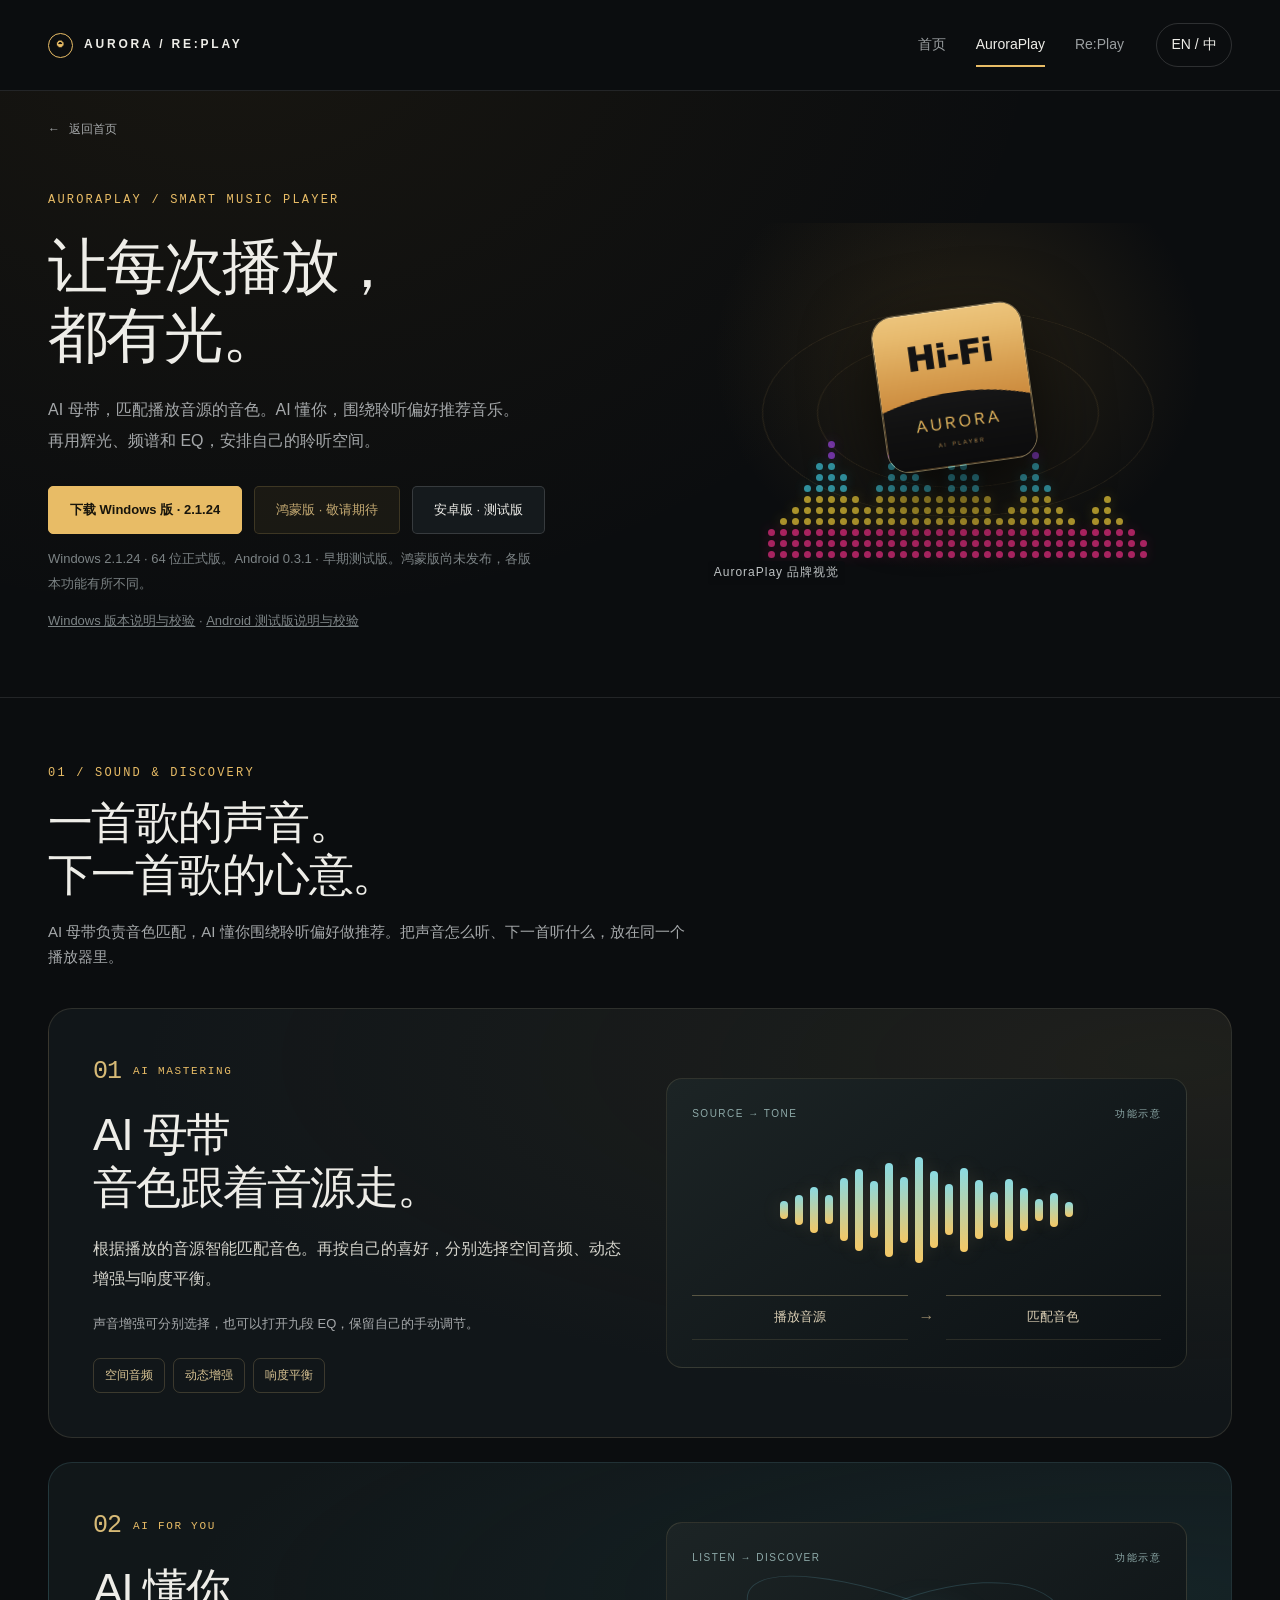
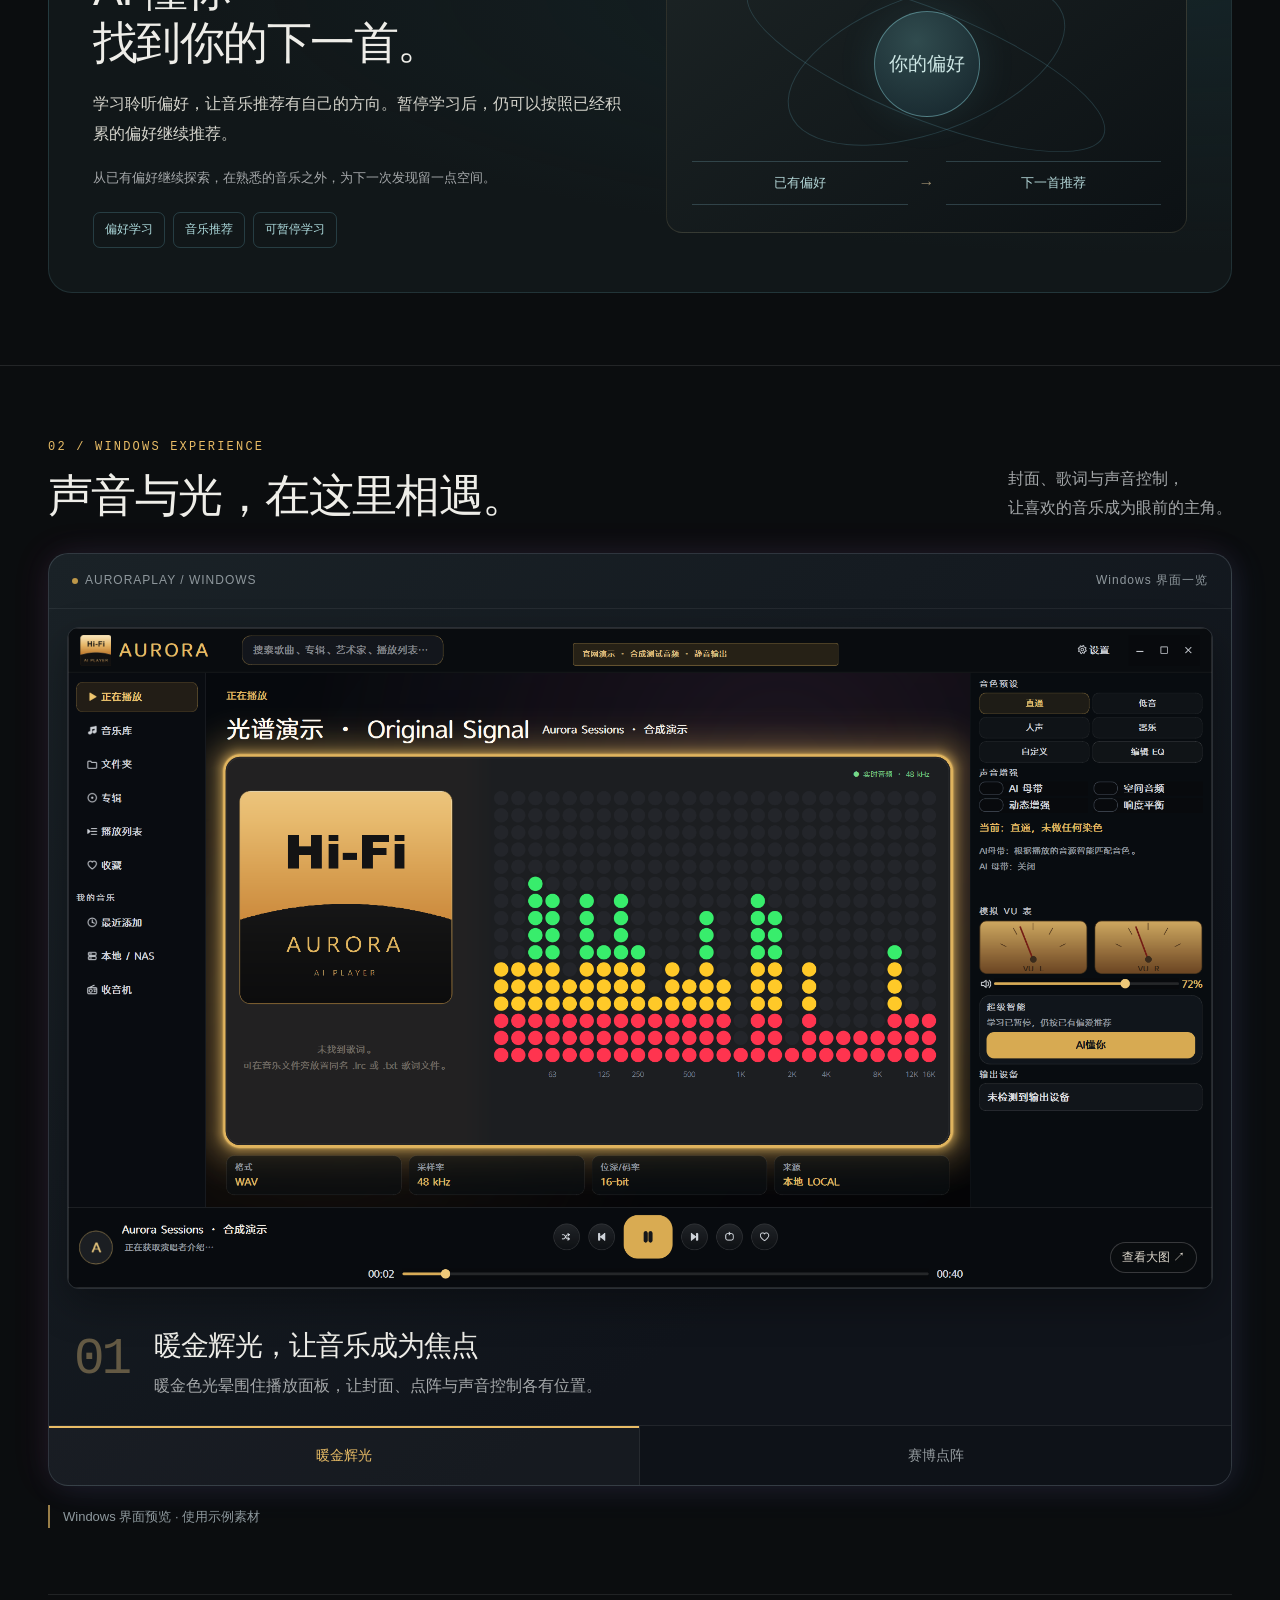
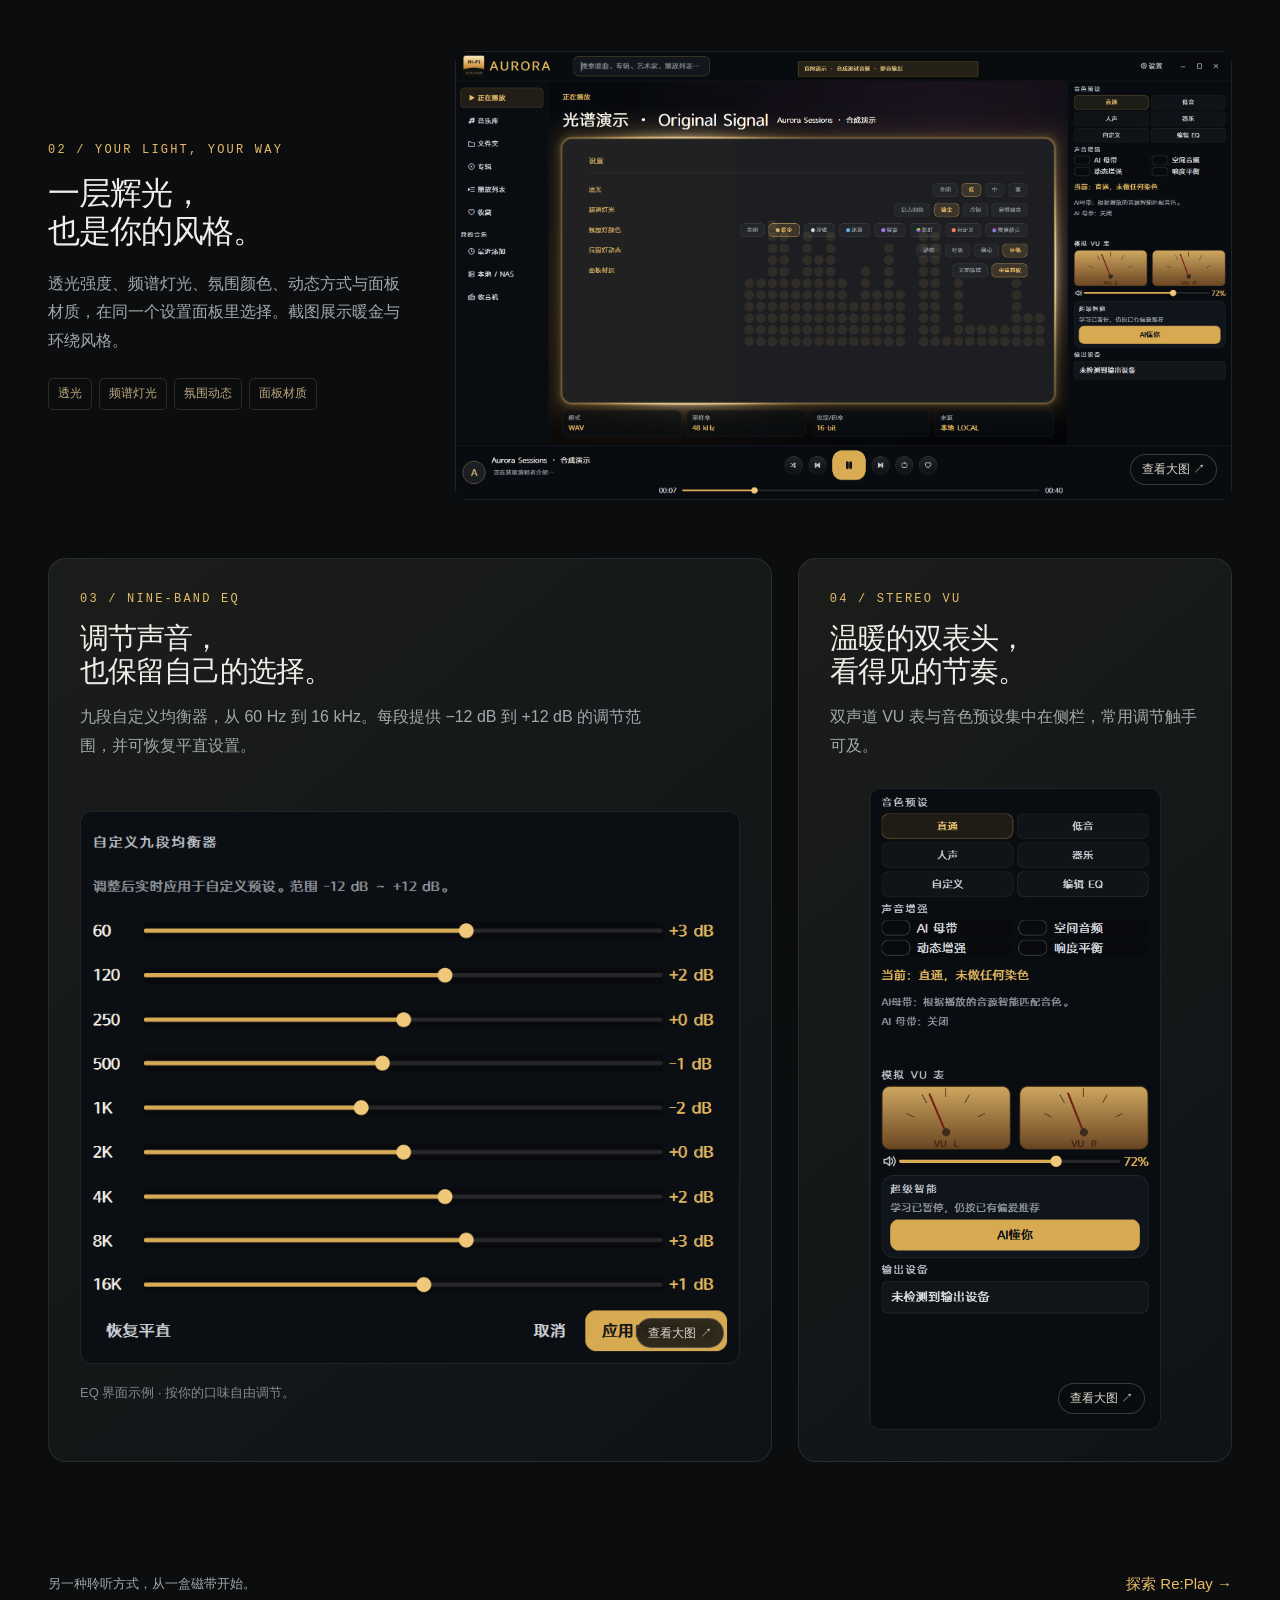
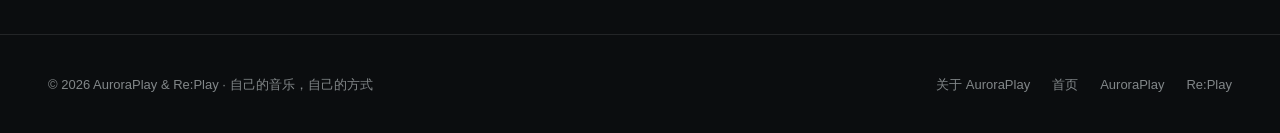
==== commit 631be503: "Refocus AuroraPlay on listening and remove obsolete radio preview" ====
--- a/docs/auroraplay.html
+++ b/docs/auroraplay.html
@@ -1 +1 @@
-<!doctype html><html lang="zh-CN"><head><meta charset="utf-8"><meta name="viewport" content="width=device-width,initial-scale=1"><meta name="description" content="探索 AuroraPlay 的 AI 母带、AI 懂你、辉光频谱与九段 EQ，查看真实 Windows 开发界面和 Android 设计预览。"><meta name="theme-color" content="#0b0d0f"><meta name="robots" content="index,follow"><title>AuroraPlay｜让每次播放，都有光</title><link rel="icon" href="assets/images/17fd0ee9f0f961b1a147cc72.png"><link rel="stylesheet" href="assets/site.css?v=20261005-features-3"></head><body class="" data-title-zh="AuroraPlay｜让每次播放，都有光" data-title-en="AuroraPlay | A little light in every listen"><a class="skip" href="#main"><span data-zh="跳到内容" data-en="Skip to content">跳到内容</span></a><header class="header"><div class="wrap header-inner"><a class="studio" data-local="index.html" href="index.html"><span class="studio-symbol" aria-hidden="true">◒</span>AURORA / RE:PLAY</a><nav class="main-nav" aria-label="Main navigation"><a data-local="index.html" href="index.html"><span data-zh="首页" data-en="Home">首页</span></a><a data-local="auroraplay.html" href="auroraplay.html" aria-current="page"><span data-zh="AuroraPlay" data-en="AuroraPlay">AuroraPlay</span></a><a data-local="replay.html" href="replay.html"><span data-zh="Re:Play" data-en="Re:Play">Re:Play</span></a></nav><button class="lang" id="language" type="button" aria-label="切换为英文">EN / 中</button></div></header><main id="main"><div class="wrap"><a class="back" href="index.html" data-local="index.html"><span aria-hidden="true">←</span><span data-zh="返回首页" data-en="Back to home">返回首页</span></a><section class="hero"><div><div class="eyebrow">AURORAPLAY / SMART MUSIC PLAYER</div><h1 data-zh="让每次播放，&lt;br&gt;都有光。" data-en="A little light.&lt;br&gt;In every listen.">让每次播放，<br>都有光。</h1><p data-zh="AI 母带，匹配播放音源的音色。AI 懂你，围绕聆听偏好推荐音乐。再用辉光、频谱和 EQ，安排自己的聆听空间。" data-en="AI Mastering matches tonal settings to the source. AI For You recommends around your listening preferences. Add glow, spectrum and EQ to make the space your own.">AI 母带，匹配播放音源的音色。AI 懂你，围绕聆听偏好推荐音乐。再用辉光、频谱和 EQ，安排自己的聆听空间。</p><div class="actions"><a class="button primary" href="https://github.com/Howard9088/AURORA_Player/releases/download/v2.1.24-native-20261016/AURORA_Player_Setup_2.1.24.exe"><span data-zh="下载 Windows 版 · 2.1.24" data-en="Download Windows · 2.1.24">下载 Windows 版 · 2.1.24</span></a><button class="button" type="button" disabled><span data-zh="鸿蒙版 · 开发中" data-en="HarmonyOS · In development">鸿蒙版 · 开发中</span></button><a class="button" href="https://github.com/Howard9088/auroraplay-releases/releases/download/android-v0.3.1-review-debug/AuroraRadio-0.3.1-review-debug.apk"><span data-zh="安卓版 · 早期测试 APK" data-en="Android · Early test APK">安卓版 · 早期测试 APK</span></a></div><p class="support-note" data-zh="Windows 2.1.24 为 64 位正式安装版。Android 为早期 Aurora Radio 0.3.1 测试包，功能与下方设计预览不同，尚未完成真机验收。鸿蒙版开发中。" data-en="Windows 2.1.24 is the 64-bit production installer. Android is an early Aurora Radio 0.3.1 test build, with different features from the design preview below; device acceptance is incomplete. HarmonyOS is in development.">Windows 2.1.24 为 64 位正式安装版。Android 为早期 Aurora Radio 0.3.1 测试包，功能与下方设计预览不同，尚未完成真机验收。鸿蒙版开发中。</p><p class="support-note"><a href="https://github.com/Howard9088/AURORA_Player/releases/tag/v2.1.24-native-20261016" style="text-decoration:underline"><span data-zh="Windows 版本说明与校验" data-en="Windows release notes and checksum">Windows 版本说明与校验</span></a> · <a href="https://github.com/Howard9088/auroraplay-releases/releases/tag/android-v0.3.1-review-debug" style="text-decoration:underline"><span data-zh="Android 测试版说明与校验" data-en="Android test notes and checksum">Android 测试版说明与校验</span></a></p></div><div class="brand-stage"><img class="logo-card" src="assets/images/17fd0ee9f0f961b1a147cc72.png" alt="AURORA 原始 Hi-Fi AI Player 标志" width="620" height="646" decoding="async"><div class="spectrum-art" aria-hidden="true"><span><i style="--c:#fc318d"></i><i style="--c:#fc318d"></i><i style="--c:#fc318d"></i></span><span><i style="--c:#fc318d"></i><i style="--c:#fc318d"></i><i style="--c:#fc318d"></i><i style="--c:#ffdc3c"></i></span><span><i style="--c:#fc318d"></i><i style="--c:#fc318d"></i><i style="--c:#fc318d"></i><i style="--c:#ffdc3c"></i><i style="--c:#ffdc3c"></i></span><span><i style="--c:#fc318d"></i><i style="--c:#fc318d"></i><i style="--c:#fc318d"></i><i style="--c:#ffdc3c"></i><i style="--c:#ffdc3c"></i><i style="--c:#ffdc3c"></i><i style="--c:#43d7ee"></i></span><span><i style="--c:#fc318d"></i><i style="--c:#fc318d"></i><i style="--c:#fc318d"></i><i style="--c:#ffdc3c"></i><i style="--c:#ffdc3c"></i><i style="--c:#ffdc3c"></i><i style="--c:#43d7ee"></i><i style="--c:#43d7ee"></i><i style="--c:#43d7ee"></i></span><span><i style="--c:#fc318d"></i><i style="--c:#fc318d"></i><i style="--c:#fc318d"></i><i style="--c:#ffdc3c"></i><i style="--c:#ffdc3c"></i><i style="--c:#ffdc3c"></i><i style="--c:#43d7ee"></i><i style="--c:#43d7ee"></i><i style="--c:#43d7ee"></i><i style="--c:#a948f8"></i><i style="--c:#a948f8"></i></span><span><i style="--c:#fc318d"></i><i style="--c:#fc318d"></i><i style="--c:#fc318d"></i><i style="--c:#ffdc3c"></i><i style="--c:#ffdc3c"></i><i style="--c:#ffdc3c"></i><i style="--c:#43d7ee"></i><i style="--c:#43d7ee"></i></span><span><i style="--c:#fc318d"></i><i style="--c:#fc318d"></i><i style="--c:#fc318d"></i><i style="--c:#ffdc3c"></i><i style="--c:#ffdc3c"></i><i style="--c:#ffdc3c"></i></span><span><i style="--c:#fc318d"></i><i style="--c:#fc318d"></i><i style="--c:#fc318d"></i><i style="--c:#ffdc3c"></i><i style="--c:#ffdc3c"></i></span><span><i style="--c:#fc318d"></i><i style="--c:#fc318d"></i><i style="--c:#fc318d"></i><i style="--c:#ffdc3c"></i><i style="--c:#ffdc3c"></i><i style="--c:#ffdc3c"></i><i style="--c:#43d7ee"></i></span><span><i style="--c:#fc318d"></i><i style="--c:#fc318d"></i><i style="--c:#fc318d"></i><i style="--c:#ffdc3c"></i><i style="--c:#ffdc3c"></i><i style="--c:#ffdc3c"></i><i style="--c:#43d7ee"></i><i style="--c:#43d7ee"></i><i style="--c:#43d7ee"></i><i style="--c:#a948f8"></i></span><span><i style="--c:#fc318d"></i><i style="--c:#fc318d"></i><i style="--c:#fc318d"></i><i style="--c:#ffdc3c"></i><i style="--c:#ffdc3c"></i><i style="--c:#ffdc3c"></i><i style="--c:#43d7ee"></i><i style="--c:#43d7ee"></i><i style="--c:#43d7ee"></i><i style="--c:#a948f8"></i><i style="--c:#a948f8"></i><i style="--c:#a948f8"></i></span><span><i style="--c:#fc318d"></i><i style="--c:#fc318d"></i><i style="--c:#fc318d"></i><i style="--c:#ffdc3c"></i><i style="--c:#ffdc3c"></i><i style="--c:#ffdc3c"></i><i style="--c:#43d7ee"></i><i style="--c:#43d7ee"></i><i style="--c:#43d7ee"></i></span><span><i style="--c:#fc318d"></i><i style="--c:#fc318d"></i><i style="--c:#fc318d"></i><i style="--c:#ffdc3c"></i><i style="--c:#ffdc3c"></i><i style="--c:#ffdc3c"></i><i style="--c:#43d7ee"></i></span><span><i style="--c:#fc318d"></i><i style="--c:#fc318d"></i><i style="--c:#fc318d"></i><i style="--c:#ffdc3c"></i><i style="--c:#ffdc3c"></i><i style="--c:#ffdc3c"></i></span><span><i style="--c:#fc318d"></i><i style="--c:#fc318d"></i><i style="--c:#fc318d"></i><i style="--c:#ffdc3c"></i><i style="--c:#ffdc3c"></i><i style="--c:#ffdc3c"></i><i style="--c:#43d7ee"></i><i style="--c:#43d7ee"></i><i style="--c:#43d7ee"></i></span><span><i style="--c:#fc318d"></i><i style="--c:#fc318d"></i><i style="--c:#fc318d"></i><i style="--c:#ffdc3c"></i><i style="--c:#ffdc3c"></i><i style="--c:#ffdc3c"></i><i style="--c:#43d7ee"></i><i style="--c:#43d7ee"></i><i style="--c:#43d7ee"></i><i style="--c:#a948f8"></i><i style="--c:#a948f8"></i></span><span><i style="--c:#fc318d"></i><i style="--c:#fc318d"></i><i style="--c:#fc318d"></i><i style="--c:#ffdc3c"></i><i style="--c:#ffdc3c"></i><i style="--c:#ffdc3c"></i><i style="--c:#43d7ee"></i><i style="--c:#43d7ee"></i></span><span><i style="--c:#fc318d"></i><i style="--c:#fc318d"></i><i style="--c:#fc318d"></i><i style="--c:#ffdc3c"></i><i style="--c:#ffdc3c"></i><i style="--c:#ffdc3c"></i></span><span><i style="--c:#fc318d"></i><i style="--c:#fc318d"></i><i style="--c:#fc318d"></i><i style="--c:#ffdc3c"></i></span><span><i style="--c:#fc318d"></i><i style="--c:#fc318d"></i><i style="--c:#fc318d"></i><i style="--c:#ffdc3c"></i><i style="--c:#ffdc3c"></i></span><span><i style="--c:#fc318d"></i><i style="--c:#fc318d"></i><i style="--c:#fc318d"></i><i style="--c:#ffdc3c"></i><i style="--c:#ffdc3c"></i><i style="--c:#ffdc3c"></i><i style="--c:#43d7ee"></i><i style="--c:#43d7ee"></i></span><span><i style="--c:#fc318d"></i><i style="--c:#fc318d"></i><i style="--c:#fc318d"></i><i style="--c:#ffdc3c"></i><i style="--c:#ffdc3c"></i><i style="--c:#ffdc3c"></i><i style="--c:#43d7ee"></i><i style="--c:#43d7ee"></i><i style="--c:#43d7ee"></i><i style="--c:#a948f8"></i></span><span><i style="--c:#fc318d"></i><i style="--c:#fc318d"></i><i style="--c:#fc318d"></i><i style="--c:#ffdc3c"></i><i style="--c:#ffdc3c"></i><i style="--c:#ffdc3c"></i><i style="--c:#43d7ee"></i></span><span><i style="--c:#fc318d"></i><i style="--c:#fc318d"></i><i style="--c:#fc318d"></i><i style="--c:#ffdc3c"></i><i style="--c:#ffdc3c"></i></span><span><i style="--c:#fc318d"></i><i style="--c:#fc318d"></i><i style="--c:#fc318d"></i><i style="--c:#ffdc3c"></i></span><span><i style="--c:#fc318d"></i><i style="--c:#fc318d"></i><i style="--c:#fc318d"></i></span><span><i style="--c:#fc318d"></i><i style="--c:#fc318d"></i><i style="--c:#fc318d"></i><i style="--c:#ffdc3c"></i><i style="--c:#ffdc3c"></i></span><span><i style="--c:#fc318d"></i><i style="--c:#fc318d"></i><i style="--c:#fc318d"></i><i style="--c:#ffdc3c"></i><i style="--c:#ffdc3c"></i><i style="--c:#ffdc3c"></i></span><span><i style="--c:#fc318d"></i><i style="--c:#fc318d"></i><i style="--c:#fc318d"></i><i style="--c:#ffdc3c"></i></span><span><i style="--c:#fc318d"></i><i style="--c:#fc318d"></i><i style="--c:#fc318d"></i></span><span><i style="--c:#fc318d"></i><i style="--c:#fc318d"></i></span></div><span class="visual-label"><span data-zh="原始品牌标志 · 装饰性点阵，非软件截图" data-en="Original brand mark · Decorative spectrum, not app UI">原始品牌标志 · 装饰性点阵，非软件截图</span></span></div></section></div><section class="section focus-section"><div class="wrap"><div class="focus-intro"><div class="eyebrow">01 / SOUND &amp; DISCOVERY</div><h2 data-zh="一首歌的声音。&lt;br&gt;下一首歌的心意。" data-en="The sound of this song.&lt;br&gt;The feeling of the next.">一首歌的声音。<br>下一首歌的心意。</h2><p data-zh="AI 母带负责音色匹配，AI 懂你围绕聆听偏好做推荐。把声音怎么听、下一首听什么，放在同一个播放器里。" data-en="AI Mastering matches tonal settings to the source. AI For You recommends music around listening preferences. How it sounds and what comes next, together in one player.">AI 母带负责音色匹配，AI 懂你围绕聆听偏好做推荐。把声音怎么听、下一首听什么，放在同一个播放器里。</p></div><article class="focus-card"><div class="focus-copy"><div class="focus-kicker"><b>01</b> AI MASTERING</div><h3 data-zh="AI 母带&lt;br&gt;音色跟着音源走。" data-en="AI Mastering&lt;br&gt;Tone follows the source.">AI 母带<br>音色跟着音源走。</h3><p class="focus-lead" data-zh="根据播放的音源智能匹配音色。再按自己的喜好，分别选择空间音频、动态增强与响度平衡。" data-en="Match tonal settings to the playing source. Then choose spatial audio, dynamic enhancement and loudness balance to suit your listening.">根据播放的音源智能匹配音色。再按自己的喜好，分别选择空间音频、动态增强与响度平衡。</p><p data-zh="声音增强可分别选择，也可以打开九段 EQ，保留自己的手动调节。" data-en="Choose each sound enhancement separately, or open the nine-band EQ to make your own adjustments.">声音增强可分别选择，也可以打开九段 EQ，保留自己的手动调节。</p><div class="focus-tags"><span data-zh="空间音频" data-en="Spatial audio">空间音频</span><span data-zh="动态增强" data-en="Dynamic enhancement">动态增强</span><span data-zh="响度平衡" data-en="Loudness balance">响度平衡</span></div></div><div class="feature-art"><div class="art-label"><span>SOURCE → TONE</span><span data-zh="功能示意" data-en="FEATURE DIAGRAM">功能示意</span></div><div class="signal-bars" aria-hidden="true"><i style="--h:18px"></i><i style="--h:30px"></i><i style="--h:46px"></i><i style="--h:29px"></i><i style="--h:63px"></i><i style="--h:82px"></i><i style="--h:57px"></i><i style="--h:94px"></i><i style="--h:66px"></i><i style="--h:106px"></i><i style="--h:77px"></i><i style="--h:51px"></i><i style="--h:84px"></i><i style="--h:59px"></i><i style="--h:36px"></i><i style="--h:62px"></i><i style="--h:43px"></i><i style="--h:22px"></i><i style="--h:34px"></i><i style="--h:15px"></i></div><div class="flow-line"><span data-zh="播放音源" data-en="Playing source">播放音源</span><i aria-hidden="true">→</i><span data-zh="匹配音色" data-en="Tonal matching">匹配音色</span></div><p class="art-footnote" data-zh="示意图说明处理关系，不表示实测频谱或音质提升。" data-en="This diagram explains the relationship. It is not a measured spectrum or evidence of improved source quality.">示意图说明处理关系，不表示实测频谱或音质提升。</p></div><p class="capture-gap" data-zh="开发中 · 此处为功能示意，AI 母带开启状态的实际演示待补。" data-en="In development · Feature diagram shown. A running demonstration with AI Mastering enabled is still to come.">开发中 · 此处为功能示意，AI 母带开启状态的实际演示待补。</p></article><article class="focus-card taste"><div class="focus-copy"><div class="focus-kicker"><b>02</b> AI FOR YOU</div><h3 data-zh="AI 懂你&lt;br&gt;找到你的下一首。" data-en="AI For You&lt;br&gt;Let preferences lead.">AI 懂你<br>找到你的下一首。</h3><p class="focus-lead" data-zh="学习聆听偏好，让音乐推荐有自己的方向。暂停学习后，仍可以按照已经积累的偏好继续推荐。" data-en="Learn listening preferences and give recommendations a personal direction. When learning is paused, existing preferences can still guide recommendations.">学习聆听偏好，让音乐推荐有自己的方向。暂停学习后，仍可以按照已经积累的偏好继续推荐。</p><p data-zh="从已有偏好继续探索，在熟悉的音乐之外，为下一次发现留一点空间。" data-en="Explore from your existing preferences, with room for another discovery alongside familiar music.">从已有偏好继续探索，在熟悉的音乐之外，为下一次发现留一点空间。</p><div class="focus-tags"><span data-zh="偏好学习" data-en="Preference learning">偏好学习</span><span data-zh="音乐推荐" data-en="Music recommendations">音乐推荐</span><span data-zh="可暂停学习" data-en="Pause learning">可暂停学习</span></div></div><div class="feature-art"><div class="art-label"><span>LISTEN → DISCOVER</span><span data-zh="功能示意" data-en="FEATURE DIAGRAM">功能示意</span></div><div class="taste-orbit" aria-hidden="true"><div class="taste-core"><span data-zh="你的偏好" data-en="Your taste">你的偏好</span></div></div><div class="flow-line"><span data-zh="已有偏好" data-en="Saved preferences">已有偏好</span><i aria-hidden="true">→</i><span data-zh="下一首推荐" data-en="What to play next">下一首推荐</span></div><p class="art-footnote" data-zh="这是推荐关系示意，不是实时推荐结果或模型运行截图。" data-en="An explanation of the recommendation flow, not live results or a model execution capture.">这是推荐关系示意，不是实时推荐结果或模型运行截图。</p></div><p class="capture-gap" data-zh="功能示意 · 偏好学习与推荐的实际运行演示待补。" data-en="Feature diagram · A running demonstration of learning and recommendations is still to come.">功能示意 · 偏好学习与推荐的实际运行演示待补。</p></article></div></section><section class="section"><div class="wrap"><div class="section-head"><div><div class="eyebrow">02 / WINDOWS EXPERIENCE</div><h2 data-zh="声音与光，在这里相遇。" data-en="Where sound meets light.">声音与光，在这里相遇。</h2></div><p data-zh="从辉光面板到细节控制，&lt;br&gt;看一眼真实的 Windows 开发界面。" data-en="From the glowing stage to the finest controls.&lt;br&gt;A look at the real Windows development interface.">从辉光面板到细节控制，<br>看一眼真实的 Windows 开发界面。</p></div><div class="windows-stage"><div class="stage-top"><span><i class="stage-dot"></i>AURORAPLAY / WINDOWS</span><span data-zh="真实开发界面" data-en="ACTUAL DEVELOPMENT UI">真实开发界面</span></div><div class="capture-gallery" role="tabpanel" id="windows-panel"><button type="button" class="capture-button" data-capture="glow" data-gallery-shot="0" aria-label="查看 AuroraPlay 暖金辉光与点阵频谱，原创合成信号静音演示 大图"><img src="assets/images/0b88bee83a4cb7e8a07bb0ff.png" alt="AuroraPlay 暖金辉光与点阵频谱，原创合成信号静音演示" width="2125" height="1225" decoding="async"><span class="capture-hint"><span data-zh="查看大图 ↗" data-en="View full image ↗">查看大图 ↗</span></span></button><button type="button" class="capture-button" data-capture="cyber" data-gallery-shot="1" hidden aria-label="查看 AuroraPlay 赛博辉光与彩色点阵频谱，原创合成信号静音演示 大图"><img src="assets/images/4aede59e918a4ea05a26a644.png" alt="AuroraPlay 赛博辉光与彩色点阵频谱，原创合成信号静音演示" width="2125" height="1225" decoding="async" loading="lazy"><span class="capture-hint"><span data-zh="查看大图 ↗" data-en="View full image ↗">查看大图 ↗</span></span></button></div><div class="capture-meta" aria-live="polite"><div id="feature-number" class="pending-number" aria-hidden="true">01</div><div><h3 id="feature-title">暖金辉光，让音乐成为焦点</h3><p id="feature-description">Windows 开发版实际界面。</p></div></div><div class="shot-tabs" role="tablist" aria-label="Windows appearance previews"><button type="button" class="shot-tab" role="tab" aria-controls="windows-panel" aria-selected="true" tabindex="0"><span data-zh="暖金辉光" data-en="Warm gold">暖金辉光</span></button><button type="button" class="shot-tab" role="tab" aria-controls="windows-panel" aria-selected="false" tabindex="-1"><span data-zh="赛博点阵" data-en="Cyber spectrum">赛博点阵</span></button></div></div><p class="screenshot-caption" data-zh="真实 Windows 开发界面。频谱 / VU 使用原创合成信号进行静音演示；EQ 为示例设置，不代表真实歌曲播放或听感验收。" data-en="Actual Windows development interface. Spectrum and VU use an original synthetic signal with muted output. EQ settings are illustrative; these captures do not demonstrate real-song playback or listening validation.">真实 Windows 开发界面。频谱 / VU 使用原创合成信号进行静音演示；EQ 为示例设置，不代表真实歌曲播放或听感验收。</p><div class="feature-settings"><div><div class="eyebrow">02 / YOUR LIGHT, YOUR WAY</div><h3 data-zh="一层辉光，&lt;br&gt;也是你的风格。" data-en="Your glow.&lt;br&gt;Your style.">一层辉光，<br>也是你的风格。</h3><p data-zh="透光强度、频谱灯光、氛围颜色、动态方式与面板材质，在同一个设置面板里选择。截图展示暖金与环绕风格。" data-en="Choose translucency, spectrum colors, ambient lighting, motion and panel material in one settings panel. The capture shows warm gold and surround styling.">透光强度、频谱灯光、氛围颜色、动态方式与面板材质，在同一个设置面板里选择。截图展示暖金与环绕风格。</p><div class="setting-tags"><span data-zh="透光" data-en="Translucency">透光</span><span data-zh="频谱灯光" data-en="Spectrum light">频谱灯光</span><span data-zh="氛围动态" data-en="Ambient motion">氛围动态</span><span data-zh="面板材质" data-en="Panel material">面板材质</span></div></div><button type="button" class="capture-button" data-capture="settings"  aria-label="查看 AuroraPlay Windows 发光、频谱与面板外观设置 大图"><img src="assets/images/9924e5216722eb9ff11fb5ed.png" alt="AuroraPlay Windows 发光、频谱与面板外观设置" width="2125" height="1225" decoding="async" loading="lazy"><span class="capture-hint"><span data-zh="查看大图 ↗" data-en="View full image ↗">查看大图 ↗</span></span></button></div><div class="sound-detail-grid"><article class="sound-card eq"><div class="eyebrow">03 / NINE-BAND EQ</div><h3 data-zh="调节声音，&lt;br&gt;也保留自己的选择。" data-en="Shape the sound.&lt;br&gt;Keep your own choices.">调节声音，<br>也保留自己的选择。</h3><p data-zh="九段自定义均衡器，从 60 Hz 到 16 kHz。每段提供 −12 dB 到 +12 dB 的调节范围，并可恢复平直设置。" data-en="Nine custom EQ bands, from 60 Hz to 16 kHz, with −12 dB to +12 dB adjustment and a reset-to-flat option.">九段自定义均衡器，从 60 Hz 到 16 kHz。每段提供 −12 dB 到 +12 dB 的调节范围，并可恢复平直设置。</p><button type="button" class="capture-button" data-capture="eq"  aria-label="查看 AuroraPlay 九段均衡器，当前滑杆为示例设置 大图"><img src="assets/images/4359723c76250b23baca9771.png" alt="AuroraPlay 九段均衡器，当前滑杆为示例设置" width="775" height="650" decoding="async" loading="lazy"><span class="capture-hint"><span data-zh="查看大图 ↗" data-en="View full image ↗">查看大图 ↗</span></span></button><p class="detail-footnote" data-zh="截图中的曲线只是示例，不作为推荐音色或效果承诺。" data-en="The displayed curve is an example, not a recommended tuning or a promised result.">截图中的曲线只是示例，不作为推荐音色或效果承诺。</p></article><article class="sound-card vu"><div class="eyebrow">04 / STEREO VU</div><h3 data-zh="温暖的双表头，&lt;br&gt;看得见的节奏。" data-en="Twin golden meters.&lt;br&gt;A rhythm you can see.">温暖的双表头，<br>看得见的节奏。</h3><p data-zh="双声道模拟 VU 表与音色预设集中在侧栏。此画面为原创合成信号的静音演示。" data-en="Stereo analog-style VU meters sit alongside tonal presets. This capture uses a muted, original synthetic signal.">双声道模拟 VU 表与音色预设集中在侧栏。此画面为原创合成信号的静音演示。</p><button type="button" class="capture-button" data-capture="vu"  aria-label="查看 AuroraPlay 声音侧栏与双声道 VU 表，原创合成信号静音演示 大图"><img src="assets/images/1e3a2748008cc0153f4b7725.png" alt="AuroraPlay 声音侧栏与双声道 VU 表，原创合成信号静音演示" width="450" height="993" decoding="async" loading="lazy"><span class="capture-hint"><span data-zh="查看大图 ↗" data-en="View full image ↗">查看大图 ↗</span></span></button></article></div></div></section><section class="section android-section"><div class="wrap android-layout"><div class="android-copy"><div class="eyebrow">03 / ANDROID DESIGN PREVIEW</div><h2 data-zh="把喜欢的声音，&lt;br&gt;带在身边。" data-en="Take your kind&lt;br&gt;of sound with you.">把喜欢的声音，<br>带在身边。</h2><p data-zh="保留点阵频谱与金色 VU 表的熟悉感，重新安排手机上的聆听节奏。右侧设计稿可以直接点开体验。" data-en="The familiar dot-matrix spectrum and golden VU meters, rethought for a phone. Tap through the interactive design preview.">保留点阵频谱与金色 VU 表的熟悉感，重新安排手机上的聆听节奏。右侧设计稿可以直接点开体验。</p><div class="android-nav"><span data-zh="懂我" data-en="For you">懂我</span><span data-zh="曲库" data-en="Library">曲库</span><span data-zh="电台" data-en="Radio">电台</span><span data-zh="我的" data-en="My music">我的</span></div><p class="demo-note" data-zh="这里使用 4 首虚构演示歌曲。收藏、导入、全球电台与播放器均为交互模拟，不读取你的文件，也不播放真实音频。预览界面为中文。" data-en="This preview uses four fictional demo tracks. Favorites, import, radio and playback are simulated. It does not read your files or play real audio. Preview UI is in Chinese.">这里使用 4 首虚构演示歌曲。收藏、导入、全球电台与播放器均为交互模拟，不读取你的文件，也不播放真实音频。预览界面为中文。</p><div class="preview-control"><button type="button" class="button primary" id="open-android"><span data-zh="展开设计预览 ↗" data-en="Expand design preview ↗">展开设计预览 ↗</span></button></div><p class="support-note" data-zh="早期 Android 测试 APK 已提供，正式版仍在开发中。" data-en="An early Android test APK is available. The production version is still in development.">早期 Android 测试 APK 已提供，正式版仍在开发中。</p></div><div><div class="phone-stage"><div class="phone-shell"><iframe src="assets/android-preview.html" data-ready="true" data-android="inline" title="AURORA Android 中文交互设计预览（虚构演示内容）" sandbox="allow-scripts" loading="lazy"></iframe></div></div><p class="phone-caption" data-zh="可点击设计稿 · 所有音频与 AI 效果均为模拟" data-en="Interactive design draft · Audio and AI effects are simulated">可点击设计稿 · 所有音频与 AI 效果均为模拟</p></div></div></section><div class="wrap next-product"><p data-zh="另一种聆听方式，从一盒磁带开始。" data-en="Another way to listen begins with a cassette.">另一种聆听方式，从一盒磁带开始。</p><a href="replay.html" data-local="replay.html"><span data-zh="探索 Re:Play →" data-en="Explore Re:Play →">探索 Re:Play →</span></a></div></main><footer class="footer" id="about"><div class="wrap footer-inner"><div>© 2026 AuroraPlay & Re:Play <span aria-hidden="true"> · </span><span data-zh="自己的音乐，自己的方式" data-en="Your music, your way">自己的音乐，自己的方式</span></div><div class="footer-links"><a href="about.html" data-local="about.html"><span data-zh="关于 AuroraPlay" data-en="About AuroraPlay">关于 AuroraPlay</span></a><a href="index.html" data-local="index.html"><span data-zh="首页" data-en="Home">首页</span></a><a href="auroraplay.html" data-local="auroraplay.html">AuroraPlay</a><a href="replay.html" data-local="replay.html">Re:Play</a></div></div></footer><div class="modal" id="android-modal" role="dialog" aria-modal="true" aria-label="Android design preview" aria-hidden="true"><button type="button" class="modal-close" id="close-android"><span data-zh="关闭预览 ×" data-en="Close preview ×">关闭预览 ×</span></button><iframe data-android="expanded" name="aurora-expanded-preview" title="AURORA Android expanded design preview" sandbox="allow-scripts"></iframe></div><div class="modal capture-modal" id="capture-modal" role="dialog" aria-modal="true" aria-label="Windows screenshot detail" aria-hidden="true"><button class="zoom-size" id="capture-size" type="button" aria-pressed="false"><span data-zh="切换原始尺寸" data-en="Toggle original size">切换原始尺寸</span></button><button class="modal-close" id="capture-close" type="button"><span data-zh="关闭大图 ×" data-en="Close image ×">关闭大图 ×</span></button><div class="image-scroll" id="capture-scroll" tabindex="0" role="region" aria-label="图片细节，可用方向键滚动"><img id="capture-full" src="assets/images/0b88bee83a4cb7e8a07bb0ff.png" alt="Windows 开发界面大图"></div><p data-zh="真实 Windows 开发界面 · 原创合成信号静音演示 · EQ 为示例设置" data-en="Actual Windows development UI · Muted original synthetic signal · Example EQ settings">真实 Windows 开发界面 · 原创合成信号静音演示 · EQ 为示例设置</p></div><script src="assets/site.js" defer></script></body></html>+<!doctype html><html lang="zh-CN"><head><meta charset="utf-8"><meta name="viewport" content="width=device-width,initial-scale=1"><meta name="description" content="AuroraPlay 音乐播放器：整理本地与 NAS 音乐收藏，用封面、歌词、频谱和自由调音，听自己的音乐。"><meta name="theme-color" content="#0b0d0f"><meta name="robots" content="index,follow"><title>AuroraPlay｜让每次播放，都有光</title><link rel="icon" href="assets/images/17fd0ee9f0f961b1a147cc72.png"><link rel="stylesheet" href="assets/site.css?v=20261005-features-3"></head><body class="" data-title-zh="AuroraPlay｜让每次播放，都有光" data-title-en="AuroraPlay | A little light in every listen"><a class="skip" href="#main"><span data-zh="跳到内容" data-en="Skip to content">跳到内容</span></a><header class="header"><div class="wrap header-inner"><a class="studio" data-local="index.html" href="index.html"><span class="studio-symbol" aria-hidden="true">◒</span>AURORA / RE:PLAY</a><nav class="main-nav" aria-label="Main navigation"><a data-local="index.html" href="index.html"><span data-zh="首页" data-en="Home">首页</span></a><a data-local="auroraplay.html" href="auroraplay.html" aria-current="page"><span data-zh="AuroraPlay" data-en="AuroraPlay">AuroraPlay</span></a><a data-local="replay.html" href="replay.html"><span data-zh="Re:Play" data-en="Re:Play">Re:Play</span></a></nav><button class="lang" id="language" type="button" aria-label="切换为英文">EN / 中</button></div></header><main id="main"><div class="wrap"><a class="back" href="index.html" data-local="index.html"><span aria-hidden="true">←</span><span data-zh="返回首页" data-en="Back to home">返回首页</span></a><section class="hero"><div><div class="eyebrow">AURORAPLAY / SMART MUSIC PLAYER</div><h1 data-zh="让每次播放，&lt;br&gt;都有光。" data-en="A little light.&lt;br&gt;In every listen.">让每次播放，<br>都有光。</h1><p data-zh="AI 母带，匹配播放音源的音色。AI 懂你，围绕聆听偏好推荐音乐。再用辉光、频谱和 EQ，安排自己的聆听空间。" data-en="AI Mastering matches tonal settings to the source. AI For You recommends around your listening preferences. Add glow, spectrum and EQ to make the space your own.">AI 母带，匹配播放音源的音色。AI 懂你，围绕聆听偏好推荐音乐。再用辉光、频谱和 EQ，安排自己的聆听空间。</p><div class="actions"><a class="button primary" href="https://github.com/Howard9088/AURORA_Player/releases/download/v2.1.24-native-20261016/AURORA_Player_Setup_2.1.24.exe"><span data-zh="下载 Windows 版 · 2.1.24" data-en="Download Windows · 2.1.24">下载 Windows 版 · 2.1.24</span></a><button class="button" type="button" disabled><span data-zh="鸿蒙版 · 敬请期待" data-en="HarmonyOS · Coming soon">鸿蒙版 · 敬请期待</span></button><a class="button" href="https://github.com/Howard9088/auroraplay-releases/releases/download/android-v0.3.1-review-debug/AuroraRadio-0.3.1-review-debug.apk"><span data-zh="安卓版 · 测试版" data-en="Android · Test build">安卓版 · 测试版</span></a></div><p class="support-note" data-zh="Windows 2.1.24 · 64 位正式版。Android 0.3.1 · 早期测试版。鸿蒙版尚未发布，各版本功能有所不同。" data-en="Windows 2.1.24 · 64-bit production release. Android 0.3.1 · Early test build. HarmonyOS is not yet released. Features vary by version.">Windows 2.1.24 · 64 位正式版。Android 0.3.1 · 早期测试版。鸿蒙版尚未发布，各版本功能有所不同。</p><p class="support-note"><a href="https://github.com/Howard9088/AURORA_Player/releases/tag/v2.1.24-native-20261016" style="text-decoration:underline"><span data-zh="Windows 版本说明与校验" data-en="Windows release notes and checksum">Windows 版本说明与校验</span></a> · <a href="https://github.com/Howard9088/auroraplay-releases/releases/tag/android-v0.3.1-review-debug" style="text-decoration:underline"><span data-zh="Android 测试版说明与校验" data-en="Android test notes and checksum">Android 测试版说明与校验</span></a></p></div><div class="brand-stage"><img class="logo-card" src="assets/images/17fd0ee9f0f961b1a147cc72.png" alt="AURORA 原始 Hi-Fi AI Player 标志" width="620" height="646" decoding="async"><div class="spectrum-art" aria-hidden="true"><span><i style="--c:#fc318d"></i><i style="--c:#fc318d"></i><i style="--c:#fc318d"></i></span><span><i style="--c:#fc318d"></i><i style="--c:#fc318d"></i><i style="--c:#fc318d"></i><i style="--c:#ffdc3c"></i></span><span><i style="--c:#fc318d"></i><i style="--c:#fc318d"></i><i style="--c:#fc318d"></i><i style="--c:#ffdc3c"></i><i style="--c:#ffdc3c"></i></span><span><i style="--c:#fc318d"></i><i style="--c:#fc318d"></i><i style="--c:#fc318d"></i><i style="--c:#ffdc3c"></i><i style="--c:#ffdc3c"></i><i style="--c:#ffdc3c"></i><i style="--c:#43d7ee"></i></span><span><i style="--c:#fc318d"></i><i style="--c:#fc318d"></i><i style="--c:#fc318d"></i><i style="--c:#ffdc3c"></i><i style="--c:#ffdc3c"></i><i style="--c:#ffdc3c"></i><i style="--c:#43d7ee"></i><i style="--c:#43d7ee"></i><i style="--c:#43d7ee"></i></span><span><i style="--c:#fc318d"></i><i style="--c:#fc318d"></i><i style="--c:#fc318d"></i><i style="--c:#ffdc3c"></i><i style="--c:#ffdc3c"></i><i style="--c:#ffdc3c"></i><i style="--c:#43d7ee"></i><i style="--c:#43d7ee"></i><i style="--c:#43d7ee"></i><i style="--c:#a948f8"></i><i style="--c:#a948f8"></i></span><span><i style="--c:#fc318d"></i><i style="--c:#fc318d"></i><i style="--c:#fc318d"></i><i style="--c:#ffdc3c"></i><i style="--c:#ffdc3c"></i><i style="--c:#ffdc3c"></i><i style="--c:#43d7ee"></i><i style="--c:#43d7ee"></i></span><span><i style="--c:#fc318d"></i><i style="--c:#fc318d"></i><i style="--c:#fc318d"></i><i style="--c:#ffdc3c"></i><i style="--c:#ffdc3c"></i><i style="--c:#ffdc3c"></i></span><span><i style="--c:#fc318d"></i><i style="--c:#fc318d"></i><i style="--c:#fc318d"></i><i style="--c:#ffdc3c"></i><i style="--c:#ffdc3c"></i></span><span><i style="--c:#fc318d"></i><i style="--c:#fc318d"></i><i style="--c:#fc318d"></i><i style="--c:#ffdc3c"></i><i style="--c:#ffdc3c"></i><i style="--c:#ffdc3c"></i><i style="--c:#43d7ee"></i></span><span><i style="--c:#fc318d"></i><i style="--c:#fc318d"></i><i style="--c:#fc318d"></i><i style="--c:#ffdc3c"></i><i style="--c:#ffdc3c"></i><i style="--c:#ffdc3c"></i><i style="--c:#43d7ee"></i><i style="--c:#43d7ee"></i><i style="--c:#43d7ee"></i><i style="--c:#a948f8"></i></span><span><i style="--c:#fc318d"></i><i style="--c:#fc318d"></i><i style="--c:#fc318d"></i><i style="--c:#ffdc3c"></i><i style="--c:#ffdc3c"></i><i style="--c:#ffdc3c"></i><i style="--c:#43d7ee"></i><i style="--c:#43d7ee"></i><i style="--c:#43d7ee"></i><i style="--c:#a948f8"></i><i style="--c:#a948f8"></i><i style="--c:#a948f8"></i></span><span><i style="--c:#fc318d"></i><i style="--c:#fc318d"></i><i style="--c:#fc318d"></i><i style="--c:#ffdc3c"></i><i style="--c:#ffdc3c"></i><i style="--c:#ffdc3c"></i><i style="--c:#43d7ee"></i><i style="--c:#43d7ee"></i><i style="--c:#43d7ee"></i></span><span><i style="--c:#fc318d"></i><i style="--c:#fc318d"></i><i style="--c:#fc318d"></i><i style="--c:#ffdc3c"></i><i style="--c:#ffdc3c"></i><i style="--c:#ffdc3c"></i><i style="--c:#43d7ee"></i></span><span><i style="--c:#fc318d"></i><i style="--c:#fc318d"></i><i style="--c:#fc318d"></i><i style="--c:#ffdc3c"></i><i style="--c:#ffdc3c"></i><i style="--c:#ffdc3c"></i></span><span><i style="--c:#fc318d"></i><i style="--c:#fc318d"></i><i style="--c:#fc318d"></i><i style="--c:#ffdc3c"></i><i style="--c:#ffdc3c"></i><i style="--c:#ffdc3c"></i><i style="--c:#43d7ee"></i><i style="--c:#43d7ee"></i><i style="--c:#43d7ee"></i></span><span><i style="--c:#fc318d"></i><i style="--c:#fc318d"></i><i style="--c:#fc318d"></i><i style="--c:#ffdc3c"></i><i style="--c:#ffdc3c"></i><i style="--c:#ffdc3c"></i><i style="--c:#43d7ee"></i><i style="--c:#43d7ee"></i><i style="--c:#43d7ee"></i><i style="--c:#a948f8"></i><i style="--c:#a948f8"></i></span><span><i style="--c:#fc318d"></i><i style="--c:#fc318d"></i><i style="--c:#fc318d"></i><i style="--c:#ffdc3c"></i><i style="--c:#ffdc3c"></i><i style="--c:#ffdc3c"></i><i style="--c:#43d7ee"></i><i style="--c:#43d7ee"></i></span><span><i style="--c:#fc318d"></i><i style="--c:#fc318d"></i><i style="--c:#fc318d"></i><i style="--c:#ffdc3c"></i><i style="--c:#ffdc3c"></i><i style="--c:#ffdc3c"></i></span><span><i style="--c:#fc318d"></i><i style="--c:#fc318d"></i><i style="--c:#fc318d"></i><i style="--c:#ffdc3c"></i></span><span><i style="--c:#fc318d"></i><i style="--c:#fc318d"></i><i style="--c:#fc318d"></i><i style="--c:#ffdc3c"></i><i style="--c:#ffdc3c"></i></span><span><i style="--c:#fc318d"></i><i style="--c:#fc318d"></i><i style="--c:#fc318d"></i><i style="--c:#ffdc3c"></i><i style="--c:#ffdc3c"></i><i style="--c:#ffdc3c"></i><i style="--c:#43d7ee"></i><i style="--c:#43d7ee"></i></span><span><i style="--c:#fc318d"></i><i style="--c:#fc318d"></i><i style="--c:#fc318d"></i><i style="--c:#ffdc3c"></i><i style="--c:#ffdc3c"></i><i style="--c:#ffdc3c"></i><i style="--c:#43d7ee"></i><i style="--c:#43d7ee"></i><i style="--c:#43d7ee"></i><i style="--c:#a948f8"></i></span><span><i style="--c:#fc318d"></i><i style="--c:#fc318d"></i><i style="--c:#fc318d"></i><i style="--c:#ffdc3c"></i><i style="--c:#ffdc3c"></i><i style="--c:#ffdc3c"></i><i style="--c:#43d7ee"></i></span><span><i style="--c:#fc318d"></i><i style="--c:#fc318d"></i><i style="--c:#fc318d"></i><i style="--c:#ffdc3c"></i><i style="--c:#ffdc3c"></i></span><span><i style="--c:#fc318d"></i><i style="--c:#fc318d"></i><i style="--c:#fc318d"></i><i style="--c:#ffdc3c"></i></span><span><i style="--c:#fc318d"></i><i style="--c:#fc318d"></i><i style="--c:#fc318d"></i></span><span><i style="--c:#fc318d"></i><i style="--c:#fc318d"></i><i style="--c:#fc318d"></i><i style="--c:#ffdc3c"></i><i style="--c:#ffdc3c"></i></span><span><i style="--c:#fc318d"></i><i style="--c:#fc318d"></i><i style="--c:#fc318d"></i><i style="--c:#ffdc3c"></i><i style="--c:#ffdc3c"></i><i style="--c:#ffdc3c"></i></span><span><i style="--c:#fc318d"></i><i style="--c:#fc318d"></i><i style="--c:#fc318d"></i><i style="--c:#ffdc3c"></i></span><span><i style="--c:#fc318d"></i><i style="--c:#fc318d"></i><i style="--c:#fc318d"></i></span><span><i style="--c:#fc318d"></i><i style="--c:#fc318d"></i></span></div><span class="visual-label"><span data-zh="AuroraPlay 品牌视觉" data-en="AuroraPlay brand artwork">AuroraPlay 品牌视觉</span></span></div></section></div><section class="section focus-section"><div class="wrap"><div class="focus-intro"><div class="eyebrow">01 / SOUND &amp; DISCOVERY</div><h2 data-zh="一首歌的声音。&lt;br&gt;下一首歌的心意。" data-en="The sound of this song.&lt;br&gt;The feeling of the next.">一首歌的声音。<br>下一首歌的心意。</h2><p data-zh="AI 母带负责音色匹配，AI 懂你围绕聆听偏好做推荐。把声音怎么听、下一首听什么，放在同一个播放器里。" data-en="AI Mastering matches tonal settings to the source. AI For You recommends music around listening preferences. How it sounds and what comes next, together in one player.">AI 母带负责音色匹配，AI 懂你围绕聆听偏好做推荐。把声音怎么听、下一首听什么，放在同一个播放器里。</p></div><article class="focus-card"><div class="focus-copy"><div class="focus-kicker"><b>01</b> AI MASTERING</div><h3 data-zh="AI 母带&lt;br&gt;音色跟着音源走。" data-en="AI Mastering&lt;br&gt;Tone follows the source.">AI 母带<br>音色跟着音源走。</h3><p class="focus-lead" data-zh="根据播放的音源智能匹配音色。再按自己的喜好，分别选择空间音频、动态增强与响度平衡。" data-en="Match tonal settings to the playing source. Then choose spatial audio, dynamic enhancement and loudness balance to suit your listening.">根据播放的音源智能匹配音色。再按自己的喜好，分别选择空间音频、动态增强与响度平衡。</p><p data-zh="声音增强可分别选择，也可以打开九段 EQ，保留自己的手动调节。" data-en="Choose each sound enhancement separately, or open the nine-band EQ to make your own adjustments.">声音增强可分别选择，也可以打开九段 EQ，保留自己的手动调节。</p><div class="focus-tags"><span data-zh="空间音频" data-en="Spatial audio">空间音频</span><span data-zh="动态增强" data-en="Dynamic enhancement">动态增强</span><span data-zh="响度平衡" data-en="Loudness balance">响度平衡</span></div></div><div class="feature-art"><div class="art-label"><span>SOURCE → TONE</span><span data-zh="功能示意" data-en="FEATURE DIAGRAM">功能示意</span></div><div class="signal-bars" aria-hidden="true"><i style="--h:18px"></i><i style="--h:30px"></i><i style="--h:46px"></i><i style="--h:29px"></i><i style="--h:63px"></i><i style="--h:82px"></i><i style="--h:57px"></i><i style="--h:94px"></i><i style="--h:66px"></i><i style="--h:106px"></i><i style="--h:77px"></i><i style="--h:51px"></i><i style="--h:84px"></i><i style="--h:59px"></i><i style="--h:36px"></i><i style="--h:62px"></i><i style="--h:43px"></i><i style="--h:22px"></i><i style="--h:34px"></i><i style="--h:15px"></i></div><div class="flow-line"><span data-zh="播放音源" data-en="Playing source">播放音源</span><i aria-hidden="true">→</i><span data-zh="匹配音色" data-en="Tonal matching">匹配音色</span></div></div></article><article class="focus-card taste"><div class="focus-copy"><div class="focus-kicker"><b>02</b> AI FOR YOU</div><h3 data-zh="AI 懂你&lt;br&gt;找到你的下一首。" data-en="AI For You&lt;br&gt;Let preferences lead.">AI 懂你<br>找到你的下一首。</h3><p class="focus-lead" data-zh="学习聆听偏好，让音乐推荐有自己的方向。暂停学习后，仍可以按照已经积累的偏好继续推荐。" data-en="Learn listening preferences and give recommendations a personal direction. When learning is paused, existing preferences can still guide recommendations.">学习聆听偏好，让音乐推荐有自己的方向。暂停学习后，仍可以按照已经积累的偏好继续推荐。</p><p data-zh="从已有偏好继续探索，在熟悉的音乐之外，为下一次发现留一点空间。" data-en="Explore from your existing preferences, with room for another discovery alongside familiar music.">从已有偏好继续探索，在熟悉的音乐之外，为下一次发现留一点空间。</p><div class="focus-tags"><span data-zh="偏好学习" data-en="Preference learning">偏好学习</span><span data-zh="音乐推荐" data-en="Music recommendations">音乐推荐</span><span data-zh="可暂停学习" data-en="Pause learning">可暂停学习</span></div></div><div class="feature-art"><div class="art-label"><span>LISTEN → DISCOVER</span><span data-zh="功能示意" data-en="FEATURE DIAGRAM">功能示意</span></div><div class="taste-orbit" aria-hidden="true"><div class="taste-core"><span data-zh="你的偏好" data-en="Your taste">你的偏好</span></div></div><div class="flow-line"><span data-zh="已有偏好" data-en="Saved preferences">已有偏好</span><i aria-hidden="true">→</i><span data-zh="下一首推荐" data-en="What to play next">下一首推荐</span></div></div></article></div></section><section class="section"><div class="wrap"><div class="section-head"><div><div class="eyebrow">02 / WINDOWS EXPERIENCE</div><h2 data-zh="声音与光，在这里相遇。" data-en="Where sound meets light.">声音与光，在这里相遇。</h2></div><p data-zh="封面、歌词与声音控制，&lt;br&gt;让喜欢的音乐成为眼前的主角。" data-en="Artwork, lyrics and sound controls.&lt;br&gt;Put the music you love at the center.">封面、歌词与声音控制，<br>让喜欢的音乐成为眼前的主角。</p></div><div class="windows-stage"><div class="stage-top"><span><i class="stage-dot"></i>AURORAPLAY / WINDOWS</span><span data-zh="Windows 界面一览" data-en="WINDOWS AT A GLANCE">Windows 界面一览</span></div><div class="capture-gallery" role="tabpanel" id="windows-panel"><button type="button" class="capture-button" data-capture="glow" data-gallery-shot="0" aria-label="查看 AuroraPlay 暖金辉光与点阵频谱，示例素材 大图"><img src="assets/images/0b88bee83a4cb7e8a07bb0ff.png" alt="AuroraPlay 暖金辉光与点阵频谱，示例素材" width="2125" height="1225" decoding="async"><span class="capture-hint"><span data-zh="查看大图 ↗" data-en="View full image ↗">查看大图 ↗</span></span></button><button type="button" class="capture-button" data-capture="cyber" data-gallery-shot="1" hidden aria-label="查看 AuroraPlay 赛博辉光与彩色点阵频谱，示例素材 大图"><img src="assets/images/4aede59e918a4ea05a26a644.png" alt="AuroraPlay 赛博辉光与彩色点阵频谱，示例素材" width="2125" height="1225" decoding="async" loading="lazy"><span class="capture-hint"><span data-zh="查看大图 ↗" data-en="View full image ↗">查看大图 ↗</span></span></button></div><div class="capture-meta" aria-live="polite"><div id="feature-number" class="pending-number" aria-hidden="true">01</div><div><h3 id="feature-title">暖金辉光，让音乐成为焦点</h3><p id="feature-description">封面、点阵与声音控制，清晰呈现。</p></div></div><div class="shot-tabs" role="tablist" aria-label="Windows appearance previews"><button type="button" class="shot-tab" role="tab" aria-controls="windows-panel" aria-selected="true" tabindex="0"><span data-zh="暖金辉光" data-en="Warm gold">暖金辉光</span></button><button type="button" class="shot-tab" role="tab" aria-controls="windows-panel" aria-selected="false" tabindex="-1"><span data-zh="赛博点阵" data-en="Cyber spectrum">赛博点阵</span></button></div></div><p class="screenshot-caption" data-zh="Windows 界面预览 · 使用示例素材" data-en="Windows interface preview · Sample content">Windows 界面预览 · 使用示例素材</p><div class="feature-settings"><div><div class="eyebrow">02 / YOUR LIGHT, YOUR WAY</div><h3 data-zh="一层辉光，&lt;br&gt;也是你的风格。" data-en="Your glow.&lt;br&gt;Your style.">一层辉光，<br>也是你的风格。</h3><p data-zh="透光强度、频谱灯光、氛围颜色、动态方式与面板材质，在同一个设置面板里选择。截图展示暖金与环绕风格。" data-en="Choose translucency, spectrum colors, ambient lighting, motion and panel material in one settings panel. The capture shows warm gold and surround styling.">透光强度、频谱灯光、氛围颜色、动态方式与面板材质，在同一个设置面板里选择。截图展示暖金与环绕风格。</p><div class="setting-tags"><span data-zh="透光" data-en="Translucency">透光</span><span data-zh="频谱灯光" data-en="Spectrum light">频谱灯光</span><span data-zh="氛围动态" data-en="Ambient motion">氛围动态</span><span data-zh="面板材质" data-en="Panel material">面板材质</span></div></div><button type="button" class="capture-button" data-capture="settings"  aria-label="查看 AuroraPlay Windows 发光、频谱与面板外观设置 大图"><img src="assets/images/9924e5216722eb9ff11fb5ed.png" alt="AuroraPlay Windows 发光、频谱与面板外观设置" width="2125" height="1225" decoding="async" loading="lazy"><span class="capture-hint"><span data-zh="查看大图 ↗" data-en="View full image ↗">查看大图 ↗</span></span></button></div><div class="sound-detail-grid"><article class="sound-card eq"><div class="eyebrow">03 / NINE-BAND EQ</div><h3 data-zh="调节声音，&lt;br&gt;也保留自己的选择。" data-en="Shape the sound.&lt;br&gt;Keep your own choices.">调节声音，<br>也保留自己的选择。</h3><p data-zh="九段自定义均衡器，从 60 Hz 到 16 kHz。每段提供 −12 dB 到 +12 dB 的调节范围，并可恢复平直设置。" data-en="Nine custom EQ bands, from 60 Hz to 16 kHz, with −12 dB to +12 dB adjustment and a reset-to-flat option.">九段自定义均衡器，从 60 Hz 到 16 kHz。每段提供 −12 dB 到 +12 dB 的调节范围，并可恢复平直设置。</p><button type="button" class="capture-button" data-capture="eq"  aria-label="查看 AuroraPlay 九段均衡器，当前滑杆为示例设置 大图"><img src="assets/images/4359723c76250b23baca9771.png" alt="AuroraPlay 九段均衡器，当前滑杆为示例设置" width="775" height="650" decoding="async" loading="lazy"><span class="capture-hint"><span data-zh="查看大图 ↗" data-en="View full image ↗">查看大图 ↗</span></span></button><p class="detail-footnote" data-zh="EQ 界面示例 · 按你的口味自由调节。" data-en="Example EQ settings · Shape the sound to your taste.">EQ 界面示例 · 按你的口味自由调节。</p></article><article class="sound-card vu"><div class="eyebrow">04 / STEREO VU</div><h3 data-zh="温暖的双表头，&lt;br&gt;看得见的节奏。" data-en="Twin golden meters.&lt;br&gt;A rhythm you can see.">温暖的双表头，<br>看得见的节奏。</h3><p data-zh="双声道 VU 表与音色预设集中在侧栏，常用调节触手可及。" data-en="Stereo VU meters and tonal presets sit together in the sidebar, keeping everyday adjustments close at hand.">双声道 VU 表与音色预设集中在侧栏，常用调节触手可及。</p><button type="button" class="capture-button" data-capture="vu"  aria-label="查看 AuroraPlay 声音侧栏与双声道 VU 表，示例素材 大图"><img src="assets/images/1e3a2748008cc0153f4b7725.png" alt="AuroraPlay 声音侧栏与双声道 VU 表，示例素材" width="450" height="993" decoding="async" loading="lazy"><span class="capture-hint"><span data-zh="查看大图 ↗" data-en="View full image ↗">查看大图 ↗</span></span></button></article></div></div></section><div class="wrap next-product"><p data-zh="另一种聆听方式，从一盒磁带开始。" data-en="Another way to listen begins with a cassette.">另一种聆听方式，从一盒磁带开始。</p><a href="replay.html" data-local="replay.html"><span data-zh="探索 Re:Play →" data-en="Explore Re:Play →">探索 Re:Play →</span></a></div></main><footer class="footer" id="about"><div class="wrap footer-inner"><div>© 2026 AuroraPlay & Re:Play <span aria-hidden="true"> · </span><span data-zh="自己的音乐，自己的方式" data-en="Your music, your way">自己的音乐，自己的方式</span></div><div class="footer-links"><a href="about.html" data-local="about.html"><span data-zh="关于 AuroraPlay" data-en="About AuroraPlay">关于 AuroraPlay</span></a><a href="index.html" data-local="index.html"><span data-zh="首页" data-en="Home">首页</span></a><a href="auroraplay.html" data-local="auroraplay.html">AuroraPlay</a><a href="replay.html" data-local="replay.html">Re:Play</a></div></div></footer><div class="modal capture-modal" id="capture-modal" role="dialog" aria-modal="true" aria-label="Windows screenshot detail" aria-hidden="true"><button class="zoom-size" id="capture-size" type="button" aria-pressed="false"><span data-zh="切换原始尺寸" data-en="Toggle original size">切换原始尺寸</span></button><button class="modal-close" id="capture-close" type="button"><span data-zh="关闭大图 ×" data-en="Close image ×">关闭大图 ×</span></button><div class="image-scroll" id="capture-scroll" tabindex="0" role="region" aria-label="图片细节，可用方向键滚动"><img id="capture-full" src="assets/images/0b88bee83a4cb7e8a07bb0ff.png" alt="Windows 界面大图"></div><p data-zh="Windows 界面预览 · 使用示例素材" data-en="Windows interface preview · Sample content">Windows 界面预览 · 使用示例素材</p></div><script src="assets/site.js?v=20261021-listening" defer></script></body></html>
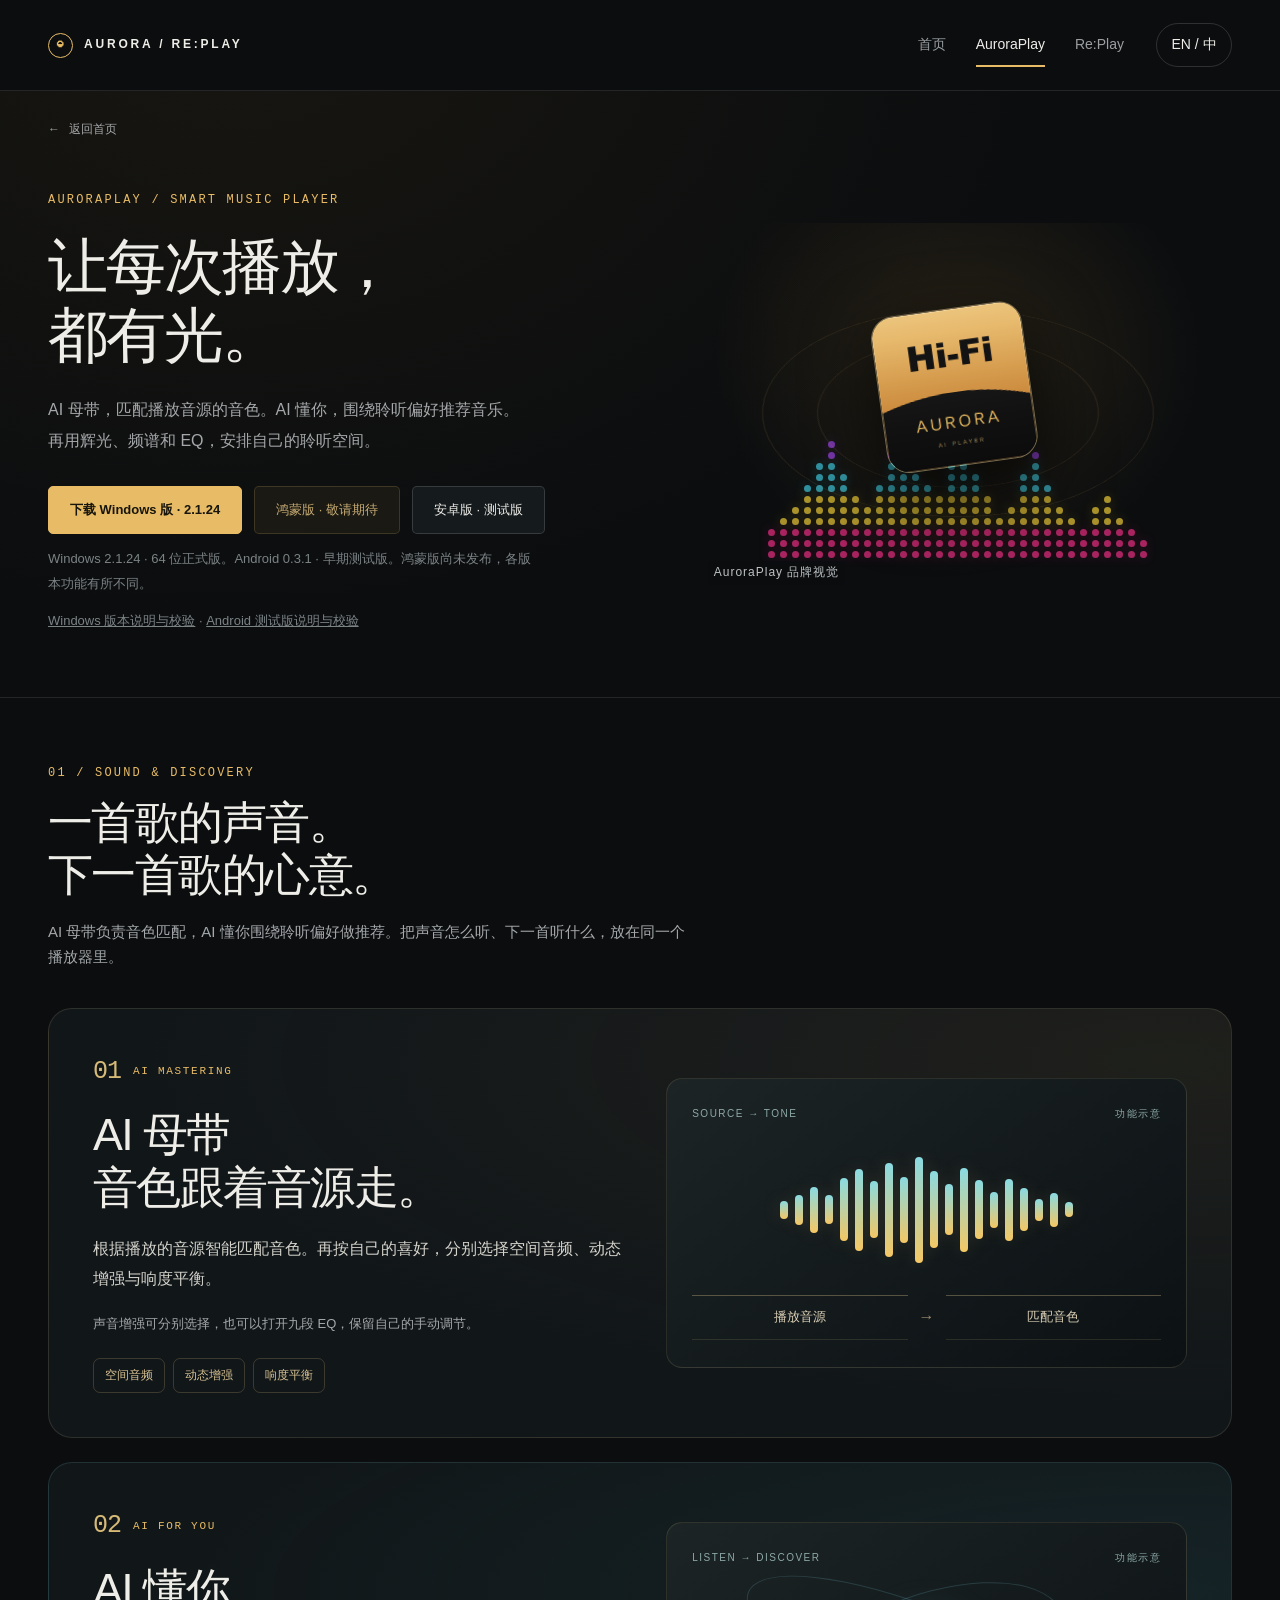
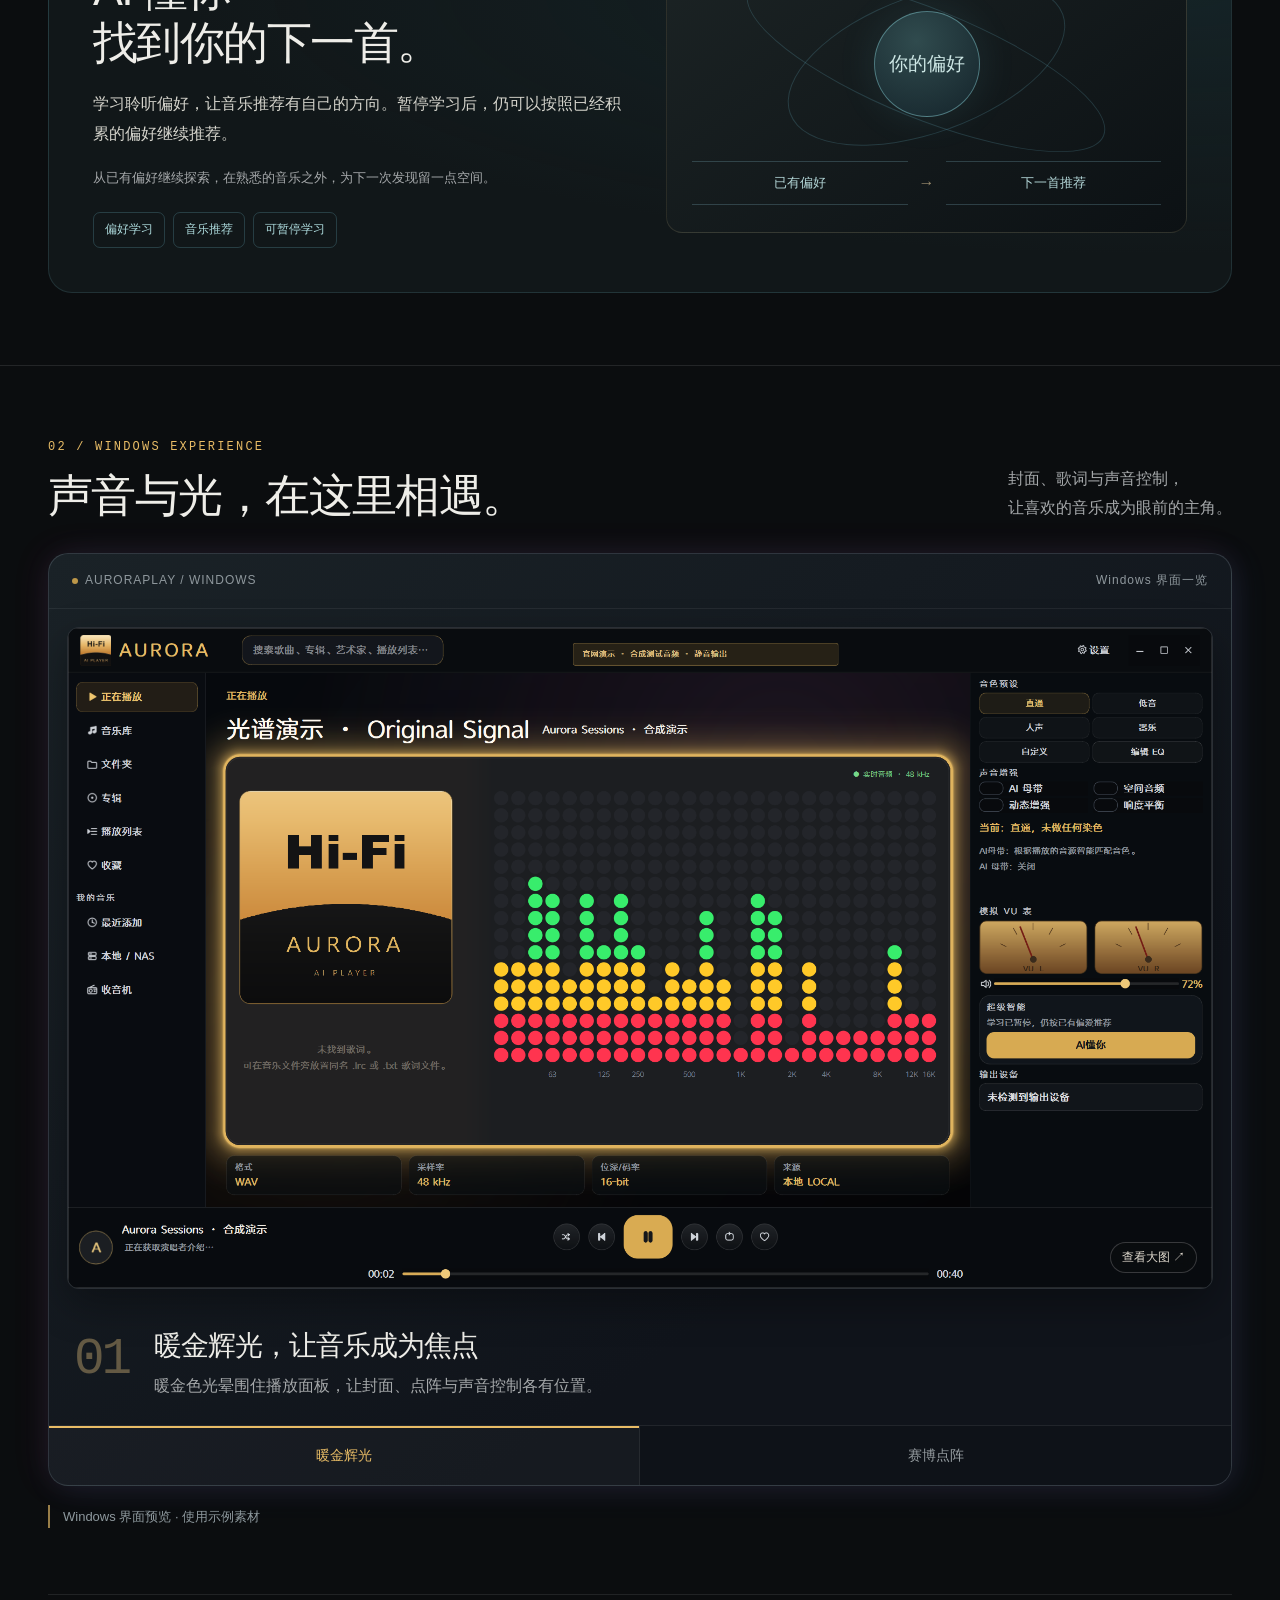
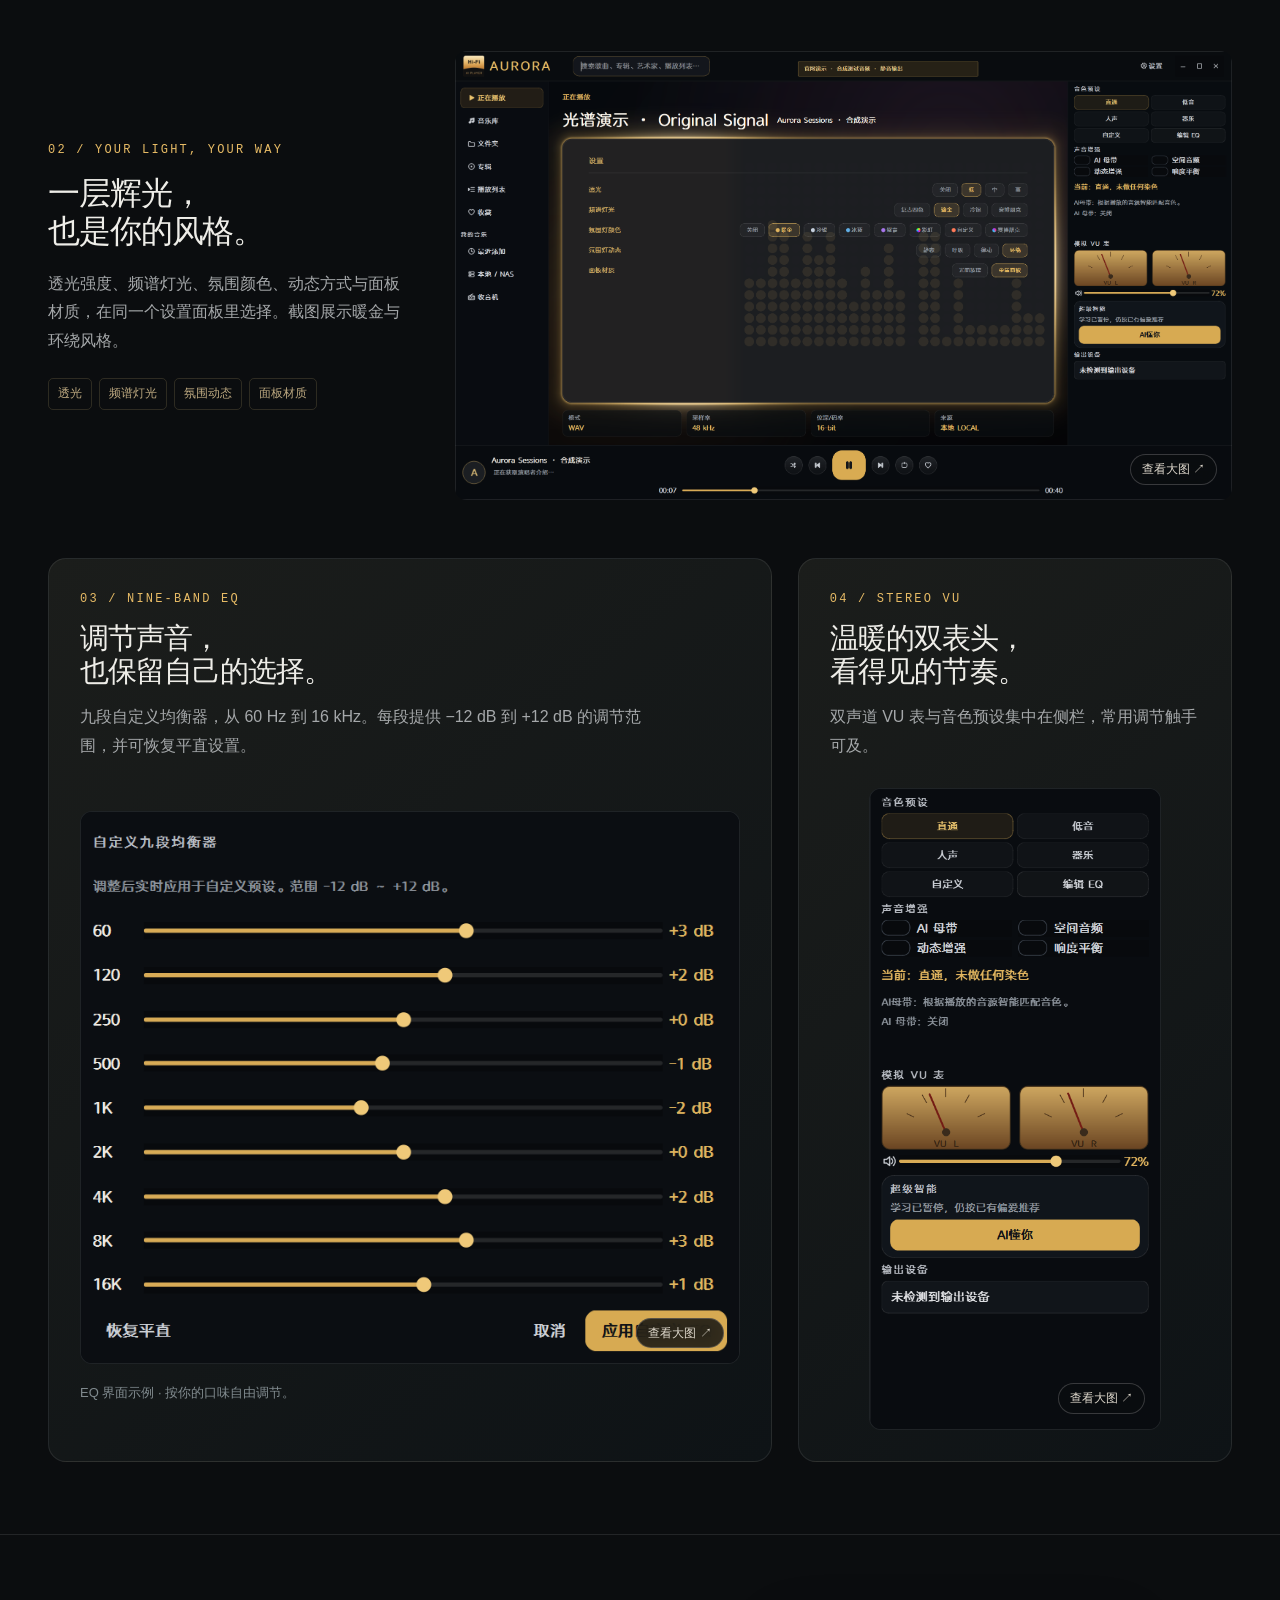
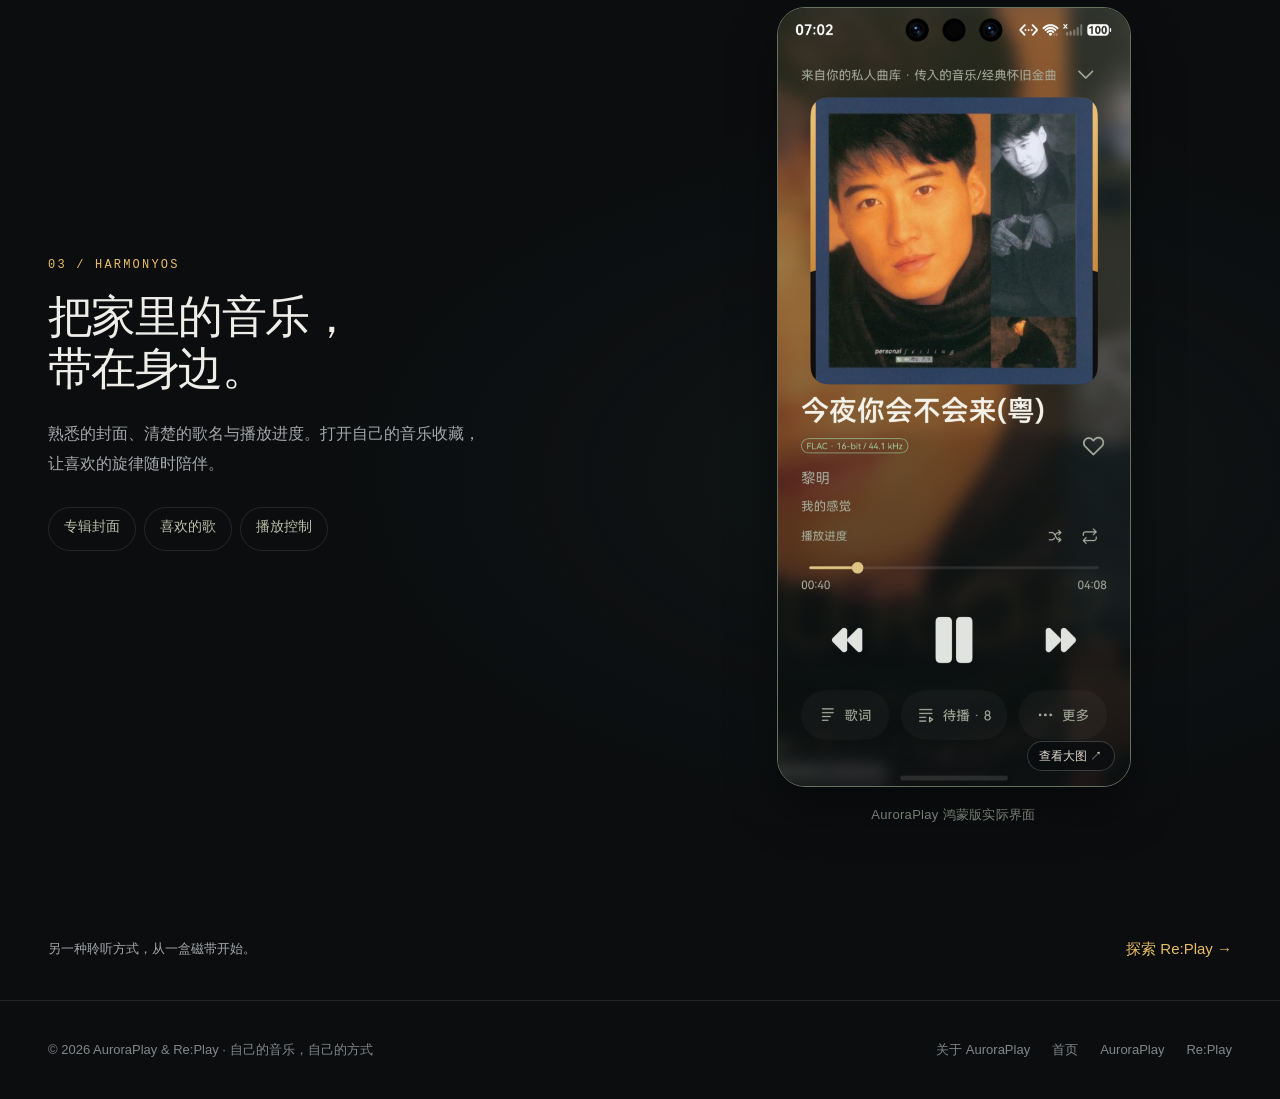
==== commit db73bd49: "Show actual HarmonyOS R12 player and refresh website showcase copy" ====
--- a/docs/auroraplay.html
+++ b/docs/auroraplay.html
@@ -1 +1 @@
-<!doctype html><html lang="zh-CN"><head><meta charset="utf-8"><meta name="viewport" content="width=device-width,initial-scale=1"><meta name="description" content="AuroraPlay 音乐播放器：整理本地与 NAS 音乐收藏，用封面、歌词、频谱和自由调音，听自己的音乐。"><meta name="theme-color" content="#0b0d0f"><meta name="robots" content="index,follow"><title>AuroraPlay｜让每次播放，都有光</title><link rel="icon" href="assets/images/17fd0ee9f0f961b1a147cc72.png"><link rel="stylesheet" href="assets/site.css?v=20261005-features-3"></head><body class="" data-title-zh="AuroraPlay｜让每次播放，都有光" data-title-en="AuroraPlay | A little light in every listen"><a class="skip" href="#main"><span data-zh="跳到内容" data-en="Skip to content">跳到内容</span></a><header class="header"><div class="wrap header-inner"><a class="studio" data-local="index.html" href="index.html"><span class="studio-symbol" aria-hidden="true">◒</span>AURORA / RE:PLAY</a><nav class="main-nav" aria-label="Main navigation"><a data-local="index.html" href="index.html"><span data-zh="首页" data-en="Home">首页</span></a><a data-local="auroraplay.html" href="auroraplay.html" aria-current="page"><span data-zh="AuroraPlay" data-en="AuroraPlay">AuroraPlay</span></a><a data-local="replay.html" href="replay.html"><span data-zh="Re:Play" data-en="Re:Play">Re:Play</span></a></nav><button class="lang" id="language" type="button" aria-label="切换为英文">EN / 中</button></div></header><main id="main"><div class="wrap"><a class="back" href="index.html" data-local="index.html"><span aria-hidden="true">←</span><span data-zh="返回首页" data-en="Back to home">返回首页</span></a><section class="hero"><div><div class="eyebrow">AURORAPLAY / SMART MUSIC PLAYER</div><h1 data-zh="让每次播放，&lt;br&gt;都有光。" data-en="A little light.&lt;br&gt;In every listen.">让每次播放，<br>都有光。</h1><p data-zh="AI 母带，匹配播放音源的音色。AI 懂你，围绕聆听偏好推荐音乐。再用辉光、频谱和 EQ，安排自己的聆听空间。" data-en="AI Mastering matches tonal settings to the source. AI For You recommends around your listening preferences. Add glow, spectrum and EQ to make the space your own.">AI 母带，匹配播放音源的音色。AI 懂你，围绕聆听偏好推荐音乐。再用辉光、频谱和 EQ，安排自己的聆听空间。</p><div class="actions"><a class="button primary" href="https://github.com/Howard9088/AURORA_Player/releases/download/v2.1.24-native-20261016/AURORA_Player_Setup_2.1.24.exe"><span data-zh="下载 Windows 版 · 2.1.24" data-en="Download Windows · 2.1.24">下载 Windows 版 · 2.1.24</span></a><button class="button" type="button" disabled><span data-zh="鸿蒙版 · 敬请期待" data-en="HarmonyOS · Coming soon">鸿蒙版 · 敬请期待</span></button><a class="button" href="https://github.com/Howard9088/auroraplay-releases/releases/download/android-v0.3.1-review-debug/AuroraRadio-0.3.1-review-debug.apk"><span data-zh="安卓版 · 测试版" data-en="Android · Test build">安卓版 · 测试版</span></a></div><p class="support-note" data-zh="Windows 2.1.24 · 64 位正式版。Android 0.3.1 · 早期测试版。鸿蒙版尚未发布，各版本功能有所不同。" data-en="Windows 2.1.24 · 64-bit production release. Android 0.3.1 · Early test build. HarmonyOS is not yet released. Features vary by version.">Windows 2.1.24 · 64 位正式版。Android 0.3.1 · 早期测试版。鸿蒙版尚未发布，各版本功能有所不同。</p><p class="support-note"><a href="https://github.com/Howard9088/AURORA_Player/releases/tag/v2.1.24-native-20261016" style="text-decoration:underline"><span data-zh="Windows 版本说明与校验" data-en="Windows release notes and checksum">Windows 版本说明与校验</span></a> · <a href="https://github.com/Howard9088/auroraplay-releases/releases/tag/android-v0.3.1-review-debug" style="text-decoration:underline"><span data-zh="Android 测试版说明与校验" data-en="Android test notes and checksum">Android 测试版说明与校验</span></a></p></div><div class="brand-stage"><img class="logo-card" src="assets/images/17fd0ee9f0f961b1a147cc72.png" alt="AURORA 原始 Hi-Fi AI Player 标志" width="620" height="646" decoding="async"><div class="spectrum-art" aria-hidden="true"><span><i style="--c:#fc318d"></i><i style="--c:#fc318d"></i><i style="--c:#fc318d"></i></span><span><i style="--c:#fc318d"></i><i style="--c:#fc318d"></i><i style="--c:#fc318d"></i><i style="--c:#ffdc3c"></i></span><span><i style="--c:#fc318d"></i><i style="--c:#fc318d"></i><i style="--c:#fc318d"></i><i style="--c:#ffdc3c"></i><i style="--c:#ffdc3c"></i></span><span><i style="--c:#fc318d"></i><i style="--c:#fc318d"></i><i style="--c:#fc318d"></i><i style="--c:#ffdc3c"></i><i style="--c:#ffdc3c"></i><i style="--c:#ffdc3c"></i><i style="--c:#43d7ee"></i></span><span><i style="--c:#fc318d"></i><i style="--c:#fc318d"></i><i style="--c:#fc318d"></i><i style="--c:#ffdc3c"></i><i style="--c:#ffdc3c"></i><i style="--c:#ffdc3c"></i><i style="--c:#43d7ee"></i><i style="--c:#43d7ee"></i><i style="--c:#43d7ee"></i></span><span><i style="--c:#fc318d"></i><i style="--c:#fc318d"></i><i style="--c:#fc318d"></i><i style="--c:#ffdc3c"></i><i style="--c:#ffdc3c"></i><i style="--c:#ffdc3c"></i><i style="--c:#43d7ee"></i><i style="--c:#43d7ee"></i><i style="--c:#43d7ee"></i><i style="--c:#a948f8"></i><i style="--c:#a948f8"></i></span><span><i style="--c:#fc318d"></i><i style="--c:#fc318d"></i><i style="--c:#fc318d"></i><i style="--c:#ffdc3c"></i><i style="--c:#ffdc3c"></i><i style="--c:#ffdc3c"></i><i style="--c:#43d7ee"></i><i style="--c:#43d7ee"></i></span><span><i style="--c:#fc318d"></i><i style="--c:#fc318d"></i><i style="--c:#fc318d"></i><i style="--c:#ffdc3c"></i><i style="--c:#ffdc3c"></i><i style="--c:#ffdc3c"></i></span><span><i style="--c:#fc318d"></i><i style="--c:#fc318d"></i><i style="--c:#fc318d"></i><i style="--c:#ffdc3c"></i><i style="--c:#ffdc3c"></i></span><span><i style="--c:#fc318d"></i><i style="--c:#fc318d"></i><i style="--c:#fc318d"></i><i style="--c:#ffdc3c"></i><i style="--c:#ffdc3c"></i><i style="--c:#ffdc3c"></i><i style="--c:#43d7ee"></i></span><span><i style="--c:#fc318d"></i><i style="--c:#fc318d"></i><i style="--c:#fc318d"></i><i style="--c:#ffdc3c"></i><i style="--c:#ffdc3c"></i><i style="--c:#ffdc3c"></i><i style="--c:#43d7ee"></i><i style="--c:#43d7ee"></i><i style="--c:#43d7ee"></i><i style="--c:#a948f8"></i></span><span><i style="--c:#fc318d"></i><i style="--c:#fc318d"></i><i style="--c:#fc318d"></i><i style="--c:#ffdc3c"></i><i style="--c:#ffdc3c"></i><i style="--c:#ffdc3c"></i><i style="--c:#43d7ee"></i><i style="--c:#43d7ee"></i><i style="--c:#43d7ee"></i><i style="--c:#a948f8"></i><i style="--c:#a948f8"></i><i style="--c:#a948f8"></i></span><span><i style="--c:#fc318d"></i><i style="--c:#fc318d"></i><i style="--c:#fc318d"></i><i style="--c:#ffdc3c"></i><i style="--c:#ffdc3c"></i><i style="--c:#ffdc3c"></i><i style="--c:#43d7ee"></i><i style="--c:#43d7ee"></i><i style="--c:#43d7ee"></i></span><span><i style="--c:#fc318d"></i><i style="--c:#fc318d"></i><i style="--c:#fc318d"></i><i style="--c:#ffdc3c"></i><i style="--c:#ffdc3c"></i><i style="--c:#ffdc3c"></i><i style="--c:#43d7ee"></i></span><span><i style="--c:#fc318d"></i><i style="--c:#fc318d"></i><i style="--c:#fc318d"></i><i style="--c:#ffdc3c"></i><i style="--c:#ffdc3c"></i><i style="--c:#ffdc3c"></i></span><span><i style="--c:#fc318d"></i><i style="--c:#fc318d"></i><i style="--c:#fc318d"></i><i style="--c:#ffdc3c"></i><i style="--c:#ffdc3c"></i><i style="--c:#ffdc3c"></i><i style="--c:#43d7ee"></i><i style="--c:#43d7ee"></i><i style="--c:#43d7ee"></i></span><span><i style="--c:#fc318d"></i><i style="--c:#fc318d"></i><i style="--c:#fc318d"></i><i style="--c:#ffdc3c"></i><i style="--c:#ffdc3c"></i><i style="--c:#ffdc3c"></i><i style="--c:#43d7ee"></i><i style="--c:#43d7ee"></i><i style="--c:#43d7ee"></i><i style="--c:#a948f8"></i><i style="--c:#a948f8"></i></span><span><i style="--c:#fc318d"></i><i style="--c:#fc318d"></i><i style="--c:#fc318d"></i><i style="--c:#ffdc3c"></i><i style="--c:#ffdc3c"></i><i style="--c:#ffdc3c"></i><i style="--c:#43d7ee"></i><i style="--c:#43d7ee"></i></span><span><i style="--c:#fc318d"></i><i style="--c:#fc318d"></i><i style="--c:#fc318d"></i><i style="--c:#ffdc3c"></i><i style="--c:#ffdc3c"></i><i style="--c:#ffdc3c"></i></span><span><i style="--c:#fc318d"></i><i style="--c:#fc318d"></i><i style="--c:#fc318d"></i><i style="--c:#ffdc3c"></i></span><span><i style="--c:#fc318d"></i><i style="--c:#fc318d"></i><i style="--c:#fc318d"></i><i style="--c:#ffdc3c"></i><i style="--c:#ffdc3c"></i></span><span><i style="--c:#fc318d"></i><i style="--c:#fc318d"></i><i style="--c:#fc318d"></i><i style="--c:#ffdc3c"></i><i style="--c:#ffdc3c"></i><i style="--c:#ffdc3c"></i><i style="--c:#43d7ee"></i><i style="--c:#43d7ee"></i></span><span><i style="--c:#fc318d"></i><i style="--c:#fc318d"></i><i style="--c:#fc318d"></i><i style="--c:#ffdc3c"></i><i style="--c:#ffdc3c"></i><i style="--c:#ffdc3c"></i><i style="--c:#43d7ee"></i><i style="--c:#43d7ee"></i><i style="--c:#43d7ee"></i><i style="--c:#a948f8"></i></span><span><i style="--c:#fc318d"></i><i style="--c:#fc318d"></i><i style="--c:#fc318d"></i><i style="--c:#ffdc3c"></i><i style="--c:#ffdc3c"></i><i style="--c:#ffdc3c"></i><i style="--c:#43d7ee"></i></span><span><i style="--c:#fc318d"></i><i style="--c:#fc318d"></i><i style="--c:#fc318d"></i><i style="--c:#ffdc3c"></i><i style="--c:#ffdc3c"></i></span><span><i style="--c:#fc318d"></i><i style="--c:#fc318d"></i><i style="--c:#fc318d"></i><i style="--c:#ffdc3c"></i></span><span><i style="--c:#fc318d"></i><i style="--c:#fc318d"></i><i style="--c:#fc318d"></i></span><span><i style="--c:#fc318d"></i><i style="--c:#fc318d"></i><i style="--c:#fc318d"></i><i style="--c:#ffdc3c"></i><i style="--c:#ffdc3c"></i></span><span><i style="--c:#fc318d"></i><i style="--c:#fc318d"></i><i style="--c:#fc318d"></i><i style="--c:#ffdc3c"></i><i style="--c:#ffdc3c"></i><i style="--c:#ffdc3c"></i></span><span><i style="--c:#fc318d"></i><i style="--c:#fc318d"></i><i style="--c:#fc318d"></i><i style="--c:#ffdc3c"></i></span><span><i style="--c:#fc318d"></i><i style="--c:#fc318d"></i><i style="--c:#fc318d"></i></span><span><i style="--c:#fc318d"></i><i style="--c:#fc318d"></i></span></div><span class="visual-label"><span data-zh="AuroraPlay 品牌视觉" data-en="AuroraPlay brand artwork">AuroraPlay 品牌视觉</span></span></div></section></div><section class="section focus-section"><div class="wrap"><div class="focus-intro"><div class="eyebrow">01 / SOUND &amp; DISCOVERY</div><h2 data-zh="一首歌的声音。&lt;br&gt;下一首歌的心意。" data-en="The sound of this song.&lt;br&gt;The feeling of the next.">一首歌的声音。<br>下一首歌的心意。</h2><p data-zh="AI 母带负责音色匹配，AI 懂你围绕聆听偏好做推荐。把声音怎么听、下一首听什么，放在同一个播放器里。" data-en="AI Mastering matches tonal settings to the source. AI For You recommends music around listening preferences. How it sounds and what comes next, together in one player.">AI 母带负责音色匹配，AI 懂你围绕聆听偏好做推荐。把声音怎么听、下一首听什么，放在同一个播放器里。</p></div><article class="focus-card"><div class="focus-copy"><div class="focus-kicker"><b>01</b> AI MASTERING</div><h3 data-zh="AI 母带&lt;br&gt;音色跟着音源走。" data-en="AI Mastering&lt;br&gt;Tone follows the source.">AI 母带<br>音色跟着音源走。</h3><p class="focus-lead" data-zh="根据播放的音源智能匹配音色。再按自己的喜好，分别选择空间音频、动态增强与响度平衡。" data-en="Match tonal settings to the playing source. Then choose spatial audio, dynamic enhancement and loudness balance to suit your listening.">根据播放的音源智能匹配音色。再按自己的喜好，分别选择空间音频、动态增强与响度平衡。</p><p data-zh="声音增强可分别选择，也可以打开九段 EQ，保留自己的手动调节。" data-en="Choose each sound enhancement separately, or open the nine-band EQ to make your own adjustments.">声音增强可分别选择，也可以打开九段 EQ，保留自己的手动调节。</p><div class="focus-tags"><span data-zh="空间音频" data-en="Spatial audio">空间音频</span><span data-zh="动态增强" data-en="Dynamic enhancement">动态增强</span><span data-zh="响度平衡" data-en="Loudness balance">响度平衡</span></div></div><div class="feature-art"><div class="art-label"><span>SOURCE → TONE</span><span data-zh="功能示意" data-en="FEATURE DIAGRAM">功能示意</span></div><div class="signal-bars" aria-hidden="true"><i style="--h:18px"></i><i style="--h:30px"></i><i style="--h:46px"></i><i style="--h:29px"></i><i style="--h:63px"></i><i style="--h:82px"></i><i style="--h:57px"></i><i style="--h:94px"></i><i style="--h:66px"></i><i style="--h:106px"></i><i style="--h:77px"></i><i style="--h:51px"></i><i style="--h:84px"></i><i style="--h:59px"></i><i style="--h:36px"></i><i style="--h:62px"></i><i style="--h:43px"></i><i style="--h:22px"></i><i style="--h:34px"></i><i style="--h:15px"></i></div><div class="flow-line"><span data-zh="播放音源" data-en="Playing source">播放音源</span><i aria-hidden="true">→</i><span data-zh="匹配音色" data-en="Tonal matching">匹配音色</span></div></div></article><article class="focus-card taste"><div class="focus-copy"><div class="focus-kicker"><b>02</b> AI FOR YOU</div><h3 data-zh="AI 懂你&lt;br&gt;找到你的下一首。" data-en="AI For You&lt;br&gt;Let preferences lead.">AI 懂你<br>找到你的下一首。</h3><p class="focus-lead" data-zh="学习聆听偏好，让音乐推荐有自己的方向。暂停学习后，仍可以按照已经积累的偏好继续推荐。" data-en="Learn listening preferences and give recommendations a personal direction. When learning is paused, existing preferences can still guide recommendations.">学习聆听偏好，让音乐推荐有自己的方向。暂停学习后，仍可以按照已经积累的偏好继续推荐。</p><p data-zh="从已有偏好继续探索，在熟悉的音乐之外，为下一次发现留一点空间。" data-en="Explore from your existing preferences, with room for another discovery alongside familiar music.">从已有偏好继续探索，在熟悉的音乐之外，为下一次发现留一点空间。</p><div class="focus-tags"><span data-zh="偏好学习" data-en="Preference learning">偏好学习</span><span data-zh="音乐推荐" data-en="Music recommendations">音乐推荐</span><span data-zh="可暂停学习" data-en="Pause learning">可暂停学习</span></div></div><div class="feature-art"><div class="art-label"><span>LISTEN → DISCOVER</span><span data-zh="功能示意" data-en="FEATURE DIAGRAM">功能示意</span></div><div class="taste-orbit" aria-hidden="true"><div class="taste-core"><span data-zh="你的偏好" data-en="Your taste">你的偏好</span></div></div><div class="flow-line"><span data-zh="已有偏好" data-en="Saved preferences">已有偏好</span><i aria-hidden="true">→</i><span data-zh="下一首推荐" data-en="What to play next">下一首推荐</span></div></div></article></div></section><section class="section"><div class="wrap"><div class="section-head"><div><div class="eyebrow">02 / WINDOWS EXPERIENCE</div><h2 data-zh="声音与光，在这里相遇。" data-en="Where sound meets light.">声音与光，在这里相遇。</h2></div><p data-zh="封面、歌词与声音控制，&lt;br&gt;让喜欢的音乐成为眼前的主角。" data-en="Artwork, lyrics and sound controls.&lt;br&gt;Put the music you love at the center.">封面、歌词与声音控制，<br>让喜欢的音乐成为眼前的主角。</p></div><div class="windows-stage"><div class="stage-top"><span><i class="stage-dot"></i>AURORAPLAY / WINDOWS</span><span data-zh="Windows 界面一览" data-en="WINDOWS AT A GLANCE">Windows 界面一览</span></div><div class="capture-gallery" role="tabpanel" id="windows-panel"><button type="button" class="capture-button" data-capture="glow" data-gallery-shot="0" aria-label="查看 AuroraPlay 暖金辉光与点阵频谱，示例素材 大图"><img src="assets/images/0b88bee83a4cb7e8a07bb0ff.png" alt="AuroraPlay 暖金辉光与点阵频谱，示例素材" width="2125" height="1225" decoding="async"><span class="capture-hint"><span data-zh="查看大图 ↗" data-en="View full image ↗">查看大图 ↗</span></span></button><button type="button" class="capture-button" data-capture="cyber" data-gallery-shot="1" hidden aria-label="查看 AuroraPlay 赛博辉光与彩色点阵频谱，示例素材 大图"><img src="assets/images/4aede59e918a4ea05a26a644.png" alt="AuroraPlay 赛博辉光与彩色点阵频谱，示例素材" width="2125" height="1225" decoding="async" loading="lazy"><span class="capture-hint"><span data-zh="查看大图 ↗" data-en="View full image ↗">查看大图 ↗</span></span></button></div><div class="capture-meta" aria-live="polite"><div id="feature-number" class="pending-number" aria-hidden="true">01</div><div><h3 id="feature-title">暖金辉光，让音乐成为焦点</h3><p id="feature-description">封面、点阵与声音控制，清晰呈现。</p></div></div><div class="shot-tabs" role="tablist" aria-label="Windows appearance previews"><button type="button" class="shot-tab" role="tab" aria-controls="windows-panel" aria-selected="true" tabindex="0"><span data-zh="暖金辉光" data-en="Warm gold">暖金辉光</span></button><button type="button" class="shot-tab" role="tab" aria-controls="windows-panel" aria-selected="false" tabindex="-1"><span data-zh="赛博点阵" data-en="Cyber spectrum">赛博点阵</span></button></div></div><p class="screenshot-caption" data-zh="Windows 界面预览 · 使用示例素材" data-en="Windows interface preview · Sample content">Windows 界面预览 · 使用示例素材</p><div class="feature-settings"><div><div class="eyebrow">02 / YOUR LIGHT, YOUR WAY</div><h3 data-zh="一层辉光，&lt;br&gt;也是你的风格。" data-en="Your glow.&lt;br&gt;Your style.">一层辉光，<br>也是你的风格。</h3><p data-zh="透光强度、频谱灯光、氛围颜色、动态方式与面板材质，在同一个设置面板里选择。截图展示暖金与环绕风格。" data-en="Choose translucency, spectrum colors, ambient lighting, motion and panel material in one settings panel. The capture shows warm gold and surround styling.">透光强度、频谱灯光、氛围颜色、动态方式与面板材质，在同一个设置面板里选择。截图展示暖金与环绕风格。</p><div class="setting-tags"><span data-zh="透光" data-en="Translucency">透光</span><span data-zh="频谱灯光" data-en="Spectrum light">频谱灯光</span><span data-zh="氛围动态" data-en="Ambient motion">氛围动态</span><span data-zh="面板材质" data-en="Panel material">面板材质</span></div></div><button type="button" class="capture-button" data-capture="settings"  aria-label="查看 AuroraPlay Windows 发光、频谱与面板外观设置 大图"><img src="assets/images/9924e5216722eb9ff11fb5ed.png" alt="AuroraPlay Windows 发光、频谱与面板外观设置" width="2125" height="1225" decoding="async" loading="lazy"><span class="capture-hint"><span data-zh="查看大图 ↗" data-en="View full image ↗">查看大图 ↗</span></span></button></div><div class="sound-detail-grid"><article class="sound-card eq"><div class="eyebrow">03 / NINE-BAND EQ</div><h3 data-zh="调节声音，&lt;br&gt;也保留自己的选择。" data-en="Shape the sound.&lt;br&gt;Keep your own choices.">调节声音，<br>也保留自己的选择。</h3><p data-zh="九段自定义均衡器，从 60 Hz 到 16 kHz。每段提供 −12 dB 到 +12 dB 的调节范围，并可恢复平直设置。" data-en="Nine custom EQ bands, from 60 Hz to 16 kHz, with −12 dB to +12 dB adjustment and a reset-to-flat option.">九段自定义均衡器，从 60 Hz 到 16 kHz。每段提供 −12 dB 到 +12 dB 的调节范围，并可恢复平直设置。</p><button type="button" class="capture-button" data-capture="eq"  aria-label="查看 AuroraPlay 九段均衡器，当前滑杆为示例设置 大图"><img src="assets/images/4359723c76250b23baca9771.png" alt="AuroraPlay 九段均衡器，当前滑杆为示例设置" width="775" height="650" decoding="async" loading="lazy"><span class="capture-hint"><span data-zh="查看大图 ↗" data-en="View full image ↗">查看大图 ↗</span></span></button><p class="detail-footnote" data-zh="EQ 界面示例 · 按你的口味自由调节。" data-en="Example EQ settings · Shape the sound to your taste.">EQ 界面示例 · 按你的口味自由调节。</p></article><article class="sound-card vu"><div class="eyebrow">04 / STEREO VU</div><h3 data-zh="温暖的双表头，&lt;br&gt;看得见的节奏。" data-en="Twin golden meters.&lt;br&gt;A rhythm you can see.">温暖的双表头，<br>看得见的节奏。</h3><p data-zh="双声道 VU 表与音色预设集中在侧栏，常用调节触手可及。" data-en="Stereo VU meters and tonal presets sit together in the sidebar, keeping everyday adjustments close at hand.">双声道 VU 表与音色预设集中在侧栏，常用调节触手可及。</p><button type="button" class="capture-button" data-capture="vu"  aria-label="查看 AuroraPlay 声音侧栏与双声道 VU 表，示例素材 大图"><img src="assets/images/1e3a2748008cc0153f4b7725.png" alt="AuroraPlay 声音侧栏与双声道 VU 表，示例素材" width="450" height="993" decoding="async" loading="lazy"><span class="capture-hint"><span data-zh="查看大图 ↗" data-en="View full image ↗">查看大图 ↗</span></span></button></article></div></div></section><div class="wrap next-product"><p data-zh="另一种聆听方式，从一盒磁带开始。" data-en="Another way to listen begins with a cassette.">另一种聆听方式，从一盒磁带开始。</p><a href="replay.html" data-local="replay.html"><span data-zh="探索 Re:Play →" data-en="Explore Re:Play →">探索 Re:Play →</span></a></div></main><footer class="footer" id="about"><div class="wrap footer-inner"><div>© 2026 AuroraPlay & Re:Play <span aria-hidden="true"> · </span><span data-zh="自己的音乐，自己的方式" data-en="Your music, your way">自己的音乐，自己的方式</span></div><div class="footer-links"><a href="about.html" data-local="about.html"><span data-zh="关于 AuroraPlay" data-en="About AuroraPlay">关于 AuroraPlay</span></a><a href="index.html" data-local="index.html"><span data-zh="首页" data-en="Home">首页</span></a><a href="auroraplay.html" data-local="auroraplay.html">AuroraPlay</a><a href="replay.html" data-local="replay.html">Re:Play</a></div></div></footer><div class="modal capture-modal" id="capture-modal" role="dialog" aria-modal="true" aria-label="Windows screenshot detail" aria-hidden="true"><button class="zoom-size" id="capture-size" type="button" aria-pressed="false"><span data-zh="切换原始尺寸" data-en="Toggle original size">切换原始尺寸</span></button><button class="modal-close" id="capture-close" type="button"><span data-zh="关闭大图 ×" data-en="Close image ×">关闭大图 ×</span></button><div class="image-scroll" id="capture-scroll" tabindex="0" role="region" aria-label="图片细节，可用方向键滚动"><img id="capture-full" src="assets/images/0b88bee83a4cb7e8a07bb0ff.png" alt="Windows 界面大图"></div><p data-zh="Windows 界面预览 · 使用示例素材" data-en="Windows interface preview · Sample content">Windows 界面预览 · 使用示例素材</p></div><script src="assets/site.js?v=20261021-listening" defer></script></body></html>+<!doctype html><html lang="zh-CN"><head><meta charset="utf-8"><meta name="viewport" content="width=device-width,initial-scale=1"><meta name="description" content="AuroraPlay 音乐播放器：整理本地与 NAS 音乐收藏，用封面、歌词、频谱和自由调音，听自己的音乐。"><meta name="theme-color" content="#0b0d0f"><meta name="robots" content="index,follow"><title>AuroraPlay｜让每次播放，都有光</title><link rel="icon" href="assets/images/17fd0ee9f0f961b1a147cc72.png"><link rel="stylesheet" href="assets/site.css?v=20261021-harmony"></head><body class="" data-title-zh="AuroraPlay｜让每次播放，都有光" data-title-en="AuroraPlay | A little light in every listen"><a class="skip" href="#main"><span data-zh="跳到内容" data-en="Skip to content">跳到内容</span></a><header class="header"><div class="wrap header-inner"><a class="studio" data-local="index.html" href="index.html"><span class="studio-symbol" aria-hidden="true">◒</span>AURORA / RE:PLAY</a><nav class="main-nav" aria-label="Main navigation"><a data-local="index.html" href="index.html"><span data-zh="首页" data-en="Home">首页</span></a><a data-local="auroraplay.html" href="auroraplay.html" aria-current="page"><span data-zh="AuroraPlay" data-en="AuroraPlay">AuroraPlay</span></a><a data-local="replay.html" href="replay.html"><span data-zh="Re:Play" data-en="Re:Play">Re:Play</span></a></nav><button class="lang" id="language" type="button" aria-label="切换为英文">EN / 中</button></div></header><main id="main"><div class="wrap"><a class="back" href="index.html" data-local="index.html"><span aria-hidden="true">←</span><span data-zh="返回首页" data-en="Back to home">返回首页</span></a><section class="hero"><div><div class="eyebrow">AURORAPLAY / SMART MUSIC PLAYER</div><h1 data-zh="让每次播放，&lt;br&gt;都有光。" data-en="A little light.&lt;br&gt;In every listen.">让每次播放，<br>都有光。</h1><p data-zh="AI 母带，匹配播放音源的音色。AI 懂你，围绕聆听偏好推荐音乐。再用辉光、频谱和 EQ，安排自己的聆听空间。" data-en="AI Mastering matches tonal settings to the source. AI For You recommends around your listening preferences. Add glow, spectrum and EQ to make the space your own.">AI 母带，匹配播放音源的音色。AI 懂你，围绕聆听偏好推荐音乐。再用辉光、频谱和 EQ，安排自己的聆听空间。</p><div class="actions"><a class="button primary" href="https://github.com/Howard9088/AURORA_Player/releases/download/v2.1.24-native-20261016/AURORA_Player_Setup_2.1.24.exe"><span data-zh="下载 Windows 版 · 2.1.24" data-en="Download Windows · 2.1.24">下载 Windows 版 · 2.1.24</span></a><button class="button" type="button" disabled><span data-zh="鸿蒙版 · 敬请期待" data-en="HarmonyOS · Coming soon">鸿蒙版 · 敬请期待</span></button><a class="button" href="https://github.com/Howard9088/auroraplay-releases/releases/download/android-v0.3.1-review-debug/AuroraRadio-0.3.1-review-debug.apk"><span data-zh="安卓版 · 测试版" data-en="Android · Test build">安卓版 · 测试版</span></a></div><p class="support-note" data-zh="Windows 2.1.24 · 64 位正式版。Android 0.3.1 · 早期测试版。鸿蒙版尚未发布，各版本功能有所不同。" data-en="Windows 2.1.24 · 64-bit production release. Android 0.3.1 · Early test build. HarmonyOS is not yet released. Features vary by version.">Windows 2.1.24 · 64 位正式版。Android 0.3.1 · 早期测试版。鸿蒙版尚未发布，各版本功能有所不同。</p><p class="support-note"><a href="https://github.com/Howard9088/AURORA_Player/releases/tag/v2.1.24-native-20261016" style="text-decoration:underline"><span data-zh="Windows 版本说明与校验" data-en="Windows release notes and checksum">Windows 版本说明与校验</span></a> · <a href="https://github.com/Howard9088/auroraplay-releases/releases/tag/android-v0.3.1-review-debug" style="text-decoration:underline"><span data-zh="Android 测试版说明与校验" data-en="Android test notes and checksum">Android 测试版说明与校验</span></a></p></div><div class="brand-stage"><img class="logo-card" src="assets/images/17fd0ee9f0f961b1a147cc72.png" alt="AURORA 原始 Hi-Fi AI Player 标志" width="620" height="646" decoding="async"><div class="spectrum-art" aria-hidden="true"><span><i style="--c:#fc318d"></i><i style="--c:#fc318d"></i><i style="--c:#fc318d"></i></span><span><i style="--c:#fc318d"></i><i style="--c:#fc318d"></i><i style="--c:#fc318d"></i><i style="--c:#ffdc3c"></i></span><span><i style="--c:#fc318d"></i><i style="--c:#fc318d"></i><i style="--c:#fc318d"></i><i style="--c:#ffdc3c"></i><i style="--c:#ffdc3c"></i></span><span><i style="--c:#fc318d"></i><i style="--c:#fc318d"></i><i style="--c:#fc318d"></i><i style="--c:#ffdc3c"></i><i style="--c:#ffdc3c"></i><i style="--c:#ffdc3c"></i><i style="--c:#43d7ee"></i></span><span><i style="--c:#fc318d"></i><i style="--c:#fc318d"></i><i style="--c:#fc318d"></i><i style="--c:#ffdc3c"></i><i style="--c:#ffdc3c"></i><i style="--c:#ffdc3c"></i><i style="--c:#43d7ee"></i><i style="--c:#43d7ee"></i><i style="--c:#43d7ee"></i></span><span><i style="--c:#fc318d"></i><i style="--c:#fc318d"></i><i style="--c:#fc318d"></i><i style="--c:#ffdc3c"></i><i style="--c:#ffdc3c"></i><i style="--c:#ffdc3c"></i><i style="--c:#43d7ee"></i><i style="--c:#43d7ee"></i><i style="--c:#43d7ee"></i><i style="--c:#a948f8"></i><i style="--c:#a948f8"></i></span><span><i style="--c:#fc318d"></i><i style="--c:#fc318d"></i><i style="--c:#fc318d"></i><i style="--c:#ffdc3c"></i><i style="--c:#ffdc3c"></i><i style="--c:#ffdc3c"></i><i style="--c:#43d7ee"></i><i style="--c:#43d7ee"></i></span><span><i style="--c:#fc318d"></i><i style="--c:#fc318d"></i><i style="--c:#fc318d"></i><i style="--c:#ffdc3c"></i><i style="--c:#ffdc3c"></i><i style="--c:#ffdc3c"></i></span><span><i style="--c:#fc318d"></i><i style="--c:#fc318d"></i><i style="--c:#fc318d"></i><i style="--c:#ffdc3c"></i><i style="--c:#ffdc3c"></i></span><span><i style="--c:#fc318d"></i><i style="--c:#fc318d"></i><i style="--c:#fc318d"></i><i style="--c:#ffdc3c"></i><i style="--c:#ffdc3c"></i><i style="--c:#ffdc3c"></i><i style="--c:#43d7ee"></i></span><span><i style="--c:#fc318d"></i><i style="--c:#fc318d"></i><i style="--c:#fc318d"></i><i style="--c:#ffdc3c"></i><i style="--c:#ffdc3c"></i><i style="--c:#ffdc3c"></i><i style="--c:#43d7ee"></i><i style="--c:#43d7ee"></i><i style="--c:#43d7ee"></i><i style="--c:#a948f8"></i></span><span><i style="--c:#fc318d"></i><i style="--c:#fc318d"></i><i style="--c:#fc318d"></i><i style="--c:#ffdc3c"></i><i style="--c:#ffdc3c"></i><i style="--c:#ffdc3c"></i><i style="--c:#43d7ee"></i><i style="--c:#43d7ee"></i><i style="--c:#43d7ee"></i><i style="--c:#a948f8"></i><i style="--c:#a948f8"></i><i style="--c:#a948f8"></i></span><span><i style="--c:#fc318d"></i><i style="--c:#fc318d"></i><i style="--c:#fc318d"></i><i style="--c:#ffdc3c"></i><i style="--c:#ffdc3c"></i><i style="--c:#ffdc3c"></i><i style="--c:#43d7ee"></i><i style="--c:#43d7ee"></i><i style="--c:#43d7ee"></i></span><span><i style="--c:#fc318d"></i><i style="--c:#fc318d"></i><i style="--c:#fc318d"></i><i style="--c:#ffdc3c"></i><i style="--c:#ffdc3c"></i><i style="--c:#ffdc3c"></i><i style="--c:#43d7ee"></i></span><span><i style="--c:#fc318d"></i><i style="--c:#fc318d"></i><i style="--c:#fc318d"></i><i style="--c:#ffdc3c"></i><i style="--c:#ffdc3c"></i><i style="--c:#ffdc3c"></i></span><span><i style="--c:#fc318d"></i><i style="--c:#fc318d"></i><i style="--c:#fc318d"></i><i style="--c:#ffdc3c"></i><i style="--c:#ffdc3c"></i><i style="--c:#ffdc3c"></i><i style="--c:#43d7ee"></i><i style="--c:#43d7ee"></i><i style="--c:#43d7ee"></i></span><span><i style="--c:#fc318d"></i><i style="--c:#fc318d"></i><i style="--c:#fc318d"></i><i style="--c:#ffdc3c"></i><i style="--c:#ffdc3c"></i><i style="--c:#ffdc3c"></i><i style="--c:#43d7ee"></i><i style="--c:#43d7ee"></i><i style="--c:#43d7ee"></i><i style="--c:#a948f8"></i><i style="--c:#a948f8"></i></span><span><i style="--c:#fc318d"></i><i style="--c:#fc318d"></i><i style="--c:#fc318d"></i><i style="--c:#ffdc3c"></i><i style="--c:#ffdc3c"></i><i style="--c:#ffdc3c"></i><i style="--c:#43d7ee"></i><i style="--c:#43d7ee"></i></span><span><i style="--c:#fc318d"></i><i style="--c:#fc318d"></i><i style="--c:#fc318d"></i><i style="--c:#ffdc3c"></i><i style="--c:#ffdc3c"></i><i style="--c:#ffdc3c"></i></span><span><i style="--c:#fc318d"></i><i style="--c:#fc318d"></i><i style="--c:#fc318d"></i><i style="--c:#ffdc3c"></i></span><span><i style="--c:#fc318d"></i><i style="--c:#fc318d"></i><i style="--c:#fc318d"></i><i style="--c:#ffdc3c"></i><i style="--c:#ffdc3c"></i></span><span><i style="--c:#fc318d"></i><i style="--c:#fc318d"></i><i style="--c:#fc318d"></i><i style="--c:#ffdc3c"></i><i style="--c:#ffdc3c"></i><i style="--c:#ffdc3c"></i><i style="--c:#43d7ee"></i><i style="--c:#43d7ee"></i></span><span><i style="--c:#fc318d"></i><i style="--c:#fc318d"></i><i style="--c:#fc318d"></i><i style="--c:#ffdc3c"></i><i style="--c:#ffdc3c"></i><i style="--c:#ffdc3c"></i><i style="--c:#43d7ee"></i><i style="--c:#43d7ee"></i><i style="--c:#43d7ee"></i><i style="--c:#a948f8"></i></span><span><i style="--c:#fc318d"></i><i style="--c:#fc318d"></i><i style="--c:#fc318d"></i><i style="--c:#ffdc3c"></i><i style="--c:#ffdc3c"></i><i style="--c:#ffdc3c"></i><i style="--c:#43d7ee"></i></span><span><i style="--c:#fc318d"></i><i style="--c:#fc318d"></i><i style="--c:#fc318d"></i><i style="--c:#ffdc3c"></i><i style="--c:#ffdc3c"></i></span><span><i style="--c:#fc318d"></i><i style="--c:#fc318d"></i><i style="--c:#fc318d"></i><i style="--c:#ffdc3c"></i></span><span><i style="--c:#fc318d"></i><i style="--c:#fc318d"></i><i style="--c:#fc318d"></i></span><span><i style="--c:#fc318d"></i><i style="--c:#fc318d"></i><i style="--c:#fc318d"></i><i style="--c:#ffdc3c"></i><i style="--c:#ffdc3c"></i></span><span><i style="--c:#fc318d"></i><i style="--c:#fc318d"></i><i style="--c:#fc318d"></i><i style="--c:#ffdc3c"></i><i style="--c:#ffdc3c"></i><i style="--c:#ffdc3c"></i></span><span><i style="--c:#fc318d"></i><i style="--c:#fc318d"></i><i style="--c:#fc318d"></i><i style="--c:#ffdc3c"></i></span><span><i style="--c:#fc318d"></i><i style="--c:#fc318d"></i><i style="--c:#fc318d"></i></span><span><i style="--c:#fc318d"></i><i style="--c:#fc318d"></i></span></div><span class="visual-label"><span data-zh="AuroraPlay 品牌视觉" data-en="AuroraPlay brand artwork">AuroraPlay 品牌视觉</span></span></div></section></div><section class="section focus-section"><div class="wrap"><div class="focus-intro"><div class="eyebrow">01 / SOUND &amp; DISCOVERY</div><h2 data-zh="一首歌的声音。&lt;br&gt;下一首歌的心意。" data-en="The sound of this song.&lt;br&gt;The feeling of the next.">一首歌的声音。<br>下一首歌的心意。</h2><p data-zh="AI 母带负责音色匹配，AI 懂你围绕聆听偏好做推荐。把声音怎么听、下一首听什么，放在同一个播放器里。" data-en="AI Mastering matches tonal settings to the source. AI For You recommends music around listening preferences. How it sounds and what comes next, together in one player.">AI 母带负责音色匹配，AI 懂你围绕聆听偏好做推荐。把声音怎么听、下一首听什么，放在同一个播放器里。</p></div><article class="focus-card"><div class="focus-copy"><div class="focus-kicker"><b>01</b> AI MASTERING</div><h3 data-zh="AI 母带&lt;br&gt;音色跟着音源走。" data-en="AI Mastering&lt;br&gt;Tone follows the source.">AI 母带<br>音色跟着音源走。</h3><p class="focus-lead" data-zh="根据播放的音源智能匹配音色。再按自己的喜好，分别选择空间音频、动态增强与响度平衡。" data-en="Match tonal settings to the playing source. Then choose spatial audio, dynamic enhancement and loudness balance to suit your listening.">根据播放的音源智能匹配音色。再按自己的喜好，分别选择空间音频、动态增强与响度平衡。</p><p data-zh="声音增强可分别选择，也可以打开九段 EQ，保留自己的手动调节。" data-en="Choose each sound enhancement separately, or open the nine-band EQ to make your own adjustments.">声音增强可分别选择，也可以打开九段 EQ，保留自己的手动调节。</p><div class="focus-tags"><span data-zh="空间音频" data-en="Spatial audio">空间音频</span><span data-zh="动态增强" data-en="Dynamic enhancement">动态增强</span><span data-zh="响度平衡" data-en="Loudness balance">响度平衡</span></div></div><div class="feature-art"><div class="art-label"><span>SOURCE → TONE</span><span data-zh="功能示意" data-en="FEATURE DIAGRAM">功能示意</span></div><div class="signal-bars" aria-hidden="true"><i style="--h:18px"></i><i style="--h:30px"></i><i style="--h:46px"></i><i style="--h:29px"></i><i style="--h:63px"></i><i style="--h:82px"></i><i style="--h:57px"></i><i style="--h:94px"></i><i style="--h:66px"></i><i style="--h:106px"></i><i style="--h:77px"></i><i style="--h:51px"></i><i style="--h:84px"></i><i style="--h:59px"></i><i style="--h:36px"></i><i style="--h:62px"></i><i style="--h:43px"></i><i style="--h:22px"></i><i style="--h:34px"></i><i style="--h:15px"></i></div><div class="flow-line"><span data-zh="播放音源" data-en="Playing source">播放音源</span><i aria-hidden="true">→</i><span data-zh="匹配音色" data-en="Tonal matching">匹配音色</span></div></div></article><article class="focus-card taste"><div class="focus-copy"><div class="focus-kicker"><b>02</b> AI FOR YOU</div><h3 data-zh="AI 懂你&lt;br&gt;找到你的下一首。" data-en="AI For You&lt;br&gt;Let preferences lead.">AI 懂你<br>找到你的下一首。</h3><p class="focus-lead" data-zh="学习聆听偏好，让音乐推荐有自己的方向。暂停学习后，仍可以按照已经积累的偏好继续推荐。" data-en="Learn listening preferences and give recommendations a personal direction. When learning is paused, existing preferences can still guide recommendations.">学习聆听偏好，让音乐推荐有自己的方向。暂停学习后，仍可以按照已经积累的偏好继续推荐。</p><p data-zh="从已有偏好继续探索，在熟悉的音乐之外，为下一次发现留一点空间。" data-en="Explore from your existing preferences, with room for another discovery alongside familiar music.">从已有偏好继续探索，在熟悉的音乐之外，为下一次发现留一点空间。</p><div class="focus-tags"><span data-zh="偏好学习" data-en="Preference learning">偏好学习</span><span data-zh="音乐推荐" data-en="Music recommendations">音乐推荐</span><span data-zh="可暂停学习" data-en="Pause learning">可暂停学习</span></div></div><div class="feature-art"><div class="art-label"><span>LISTEN → DISCOVER</span><span data-zh="功能示意" data-en="FEATURE DIAGRAM">功能示意</span></div><div class="taste-orbit" aria-hidden="true"><div class="taste-core"><span data-zh="你的偏好" data-en="Your taste">你的偏好</span></div></div><div class="flow-line"><span data-zh="已有偏好" data-en="Saved preferences">已有偏好</span><i aria-hidden="true">→</i><span data-zh="下一首推荐" data-en="What to play next">下一首推荐</span></div></div></article></div></section><section class="section"><div class="wrap"><div class="section-head"><div><div class="eyebrow">02 / WINDOWS EXPERIENCE</div><h2 data-zh="声音与光，在这里相遇。" data-en="Where sound meets light.">声音与光，在这里相遇。</h2></div><p data-zh="封面、歌词与声音控制，&lt;br&gt;让喜欢的音乐成为眼前的主角。" data-en="Artwork, lyrics and sound controls.&lt;br&gt;Put the music you love at the center.">封面、歌词与声音控制，<br>让喜欢的音乐成为眼前的主角。</p></div><div class="windows-stage"><div class="stage-top"><span><i class="stage-dot"></i>AURORAPLAY / WINDOWS</span><span data-zh="Windows 界面一览" data-en="WINDOWS AT A GLANCE">Windows 界面一览</span></div><div class="capture-gallery" role="tabpanel" id="windows-panel"><button type="button" class="capture-button" data-capture="glow" data-gallery-shot="0" aria-label="查看 AuroraPlay 暖金辉光与点阵频谱，示例素材 大图"><img src="assets/images/0b88bee83a4cb7e8a07bb0ff.png" alt="AuroraPlay 暖金辉光与点阵频谱，示例素材" width="2125" height="1225" decoding="async"><span class="capture-hint"><span data-zh="查看大图 ↗" data-en="View full image ↗">查看大图 ↗</span></span></button><button type="button" class="capture-button" data-capture="cyber" data-gallery-shot="1" hidden aria-label="查看 AuroraPlay 赛博辉光与彩色点阵频谱，示例素材 大图"><img src="assets/images/4aede59e918a4ea05a26a644.png" alt="AuroraPlay 赛博辉光与彩色点阵频谱，示例素材" width="2125" height="1225" decoding="async" loading="lazy"><span class="capture-hint"><span data-zh="查看大图 ↗" data-en="View full image ↗">查看大图 ↗</span></span></button></div><div class="capture-meta" aria-live="polite"><div id="feature-number" class="pending-number" aria-hidden="true">01</div><div><h3 id="feature-title">暖金辉光，让音乐成为焦点</h3><p id="feature-description">封面、点阵与声音控制，清晰呈现。</p></div></div><div class="shot-tabs" role="tablist" aria-label="Windows appearance previews"><button type="button" class="shot-tab" role="tab" aria-controls="windows-panel" aria-selected="true" tabindex="0"><span data-zh="暖金辉光" data-en="Warm gold">暖金辉光</span></button><button type="button" class="shot-tab" role="tab" aria-controls="windows-panel" aria-selected="false" tabindex="-1"><span data-zh="赛博点阵" data-en="Cyber spectrum">赛博点阵</span></button></div></div><p class="screenshot-caption" data-zh="Windows 界面预览 · 使用示例素材" data-en="Windows interface preview · Sample content">Windows 界面预览 · 使用示例素材</p><div class="feature-settings"><div><div class="eyebrow">02 / YOUR LIGHT, YOUR WAY</div><h3 data-zh="一层辉光，&lt;br&gt;也是你的风格。" data-en="Your glow.&lt;br&gt;Your style.">一层辉光，<br>也是你的风格。</h3><p data-zh="透光强度、频谱灯光、氛围颜色、动态方式与面板材质，在同一个设置面板里选择。截图展示暖金与环绕风格。" data-en="Choose translucency, spectrum colors, ambient lighting, motion and panel material in one settings panel. The capture shows warm gold and surround styling.">透光强度、频谱灯光、氛围颜色、动态方式与面板材质，在同一个设置面板里选择。截图展示暖金与环绕风格。</p><div class="setting-tags"><span data-zh="透光" data-en="Translucency">透光</span><span data-zh="频谱灯光" data-en="Spectrum light">频谱灯光</span><span data-zh="氛围动态" data-en="Ambient motion">氛围动态</span><span data-zh="面板材质" data-en="Panel material">面板材质</span></div></div><button type="button" class="capture-button" data-capture="settings"  aria-label="查看 AuroraPlay Windows 发光、频谱与面板外观设置 大图"><img src="assets/images/9924e5216722eb9ff11fb5ed.png" alt="AuroraPlay Windows 发光、频谱与面板外观设置" width="2125" height="1225" decoding="async" loading="lazy"><span class="capture-hint"><span data-zh="查看大图 ↗" data-en="View full image ↗">查看大图 ↗</span></span></button></div><div class="sound-detail-grid"><article class="sound-card eq"><div class="eyebrow">03 / NINE-BAND EQ</div><h3 data-zh="调节声音，&lt;br&gt;也保留自己的选择。" data-en="Shape the sound.&lt;br&gt;Keep your own choices.">调节声音，<br>也保留自己的选择。</h3><p data-zh="九段自定义均衡器，从 60 Hz 到 16 kHz。每段提供 −12 dB 到 +12 dB 的调节范围，并可恢复平直设置。" data-en="Nine custom EQ bands, from 60 Hz to 16 kHz, with −12 dB to +12 dB adjustment and a reset-to-flat option.">九段自定义均衡器，从 60 Hz 到 16 kHz。每段提供 −12 dB 到 +12 dB 的调节范围，并可恢复平直设置。</p><button type="button" class="capture-button" data-capture="eq"  aria-label="查看 AuroraPlay 九段均衡器，当前滑杆为示例设置 大图"><img src="assets/images/4359723c76250b23baca9771.png" alt="AuroraPlay 九段均衡器，当前滑杆为示例设置" width="775" height="650" decoding="async" loading="lazy"><span class="capture-hint"><span data-zh="查看大图 ↗" data-en="View full image ↗">查看大图 ↗</span></span></button><p class="detail-footnote" data-zh="EQ 界面示例 · 按你的口味自由调节。" data-en="Example EQ settings · Shape the sound to your taste.">EQ 界面示例 · 按你的口味自由调节。</p></article><article class="sound-card vu"><div class="eyebrow">04 / STEREO VU</div><h3 data-zh="温暖的双表头，&lt;br&gt;看得见的节奏。" data-en="Twin golden meters.&lt;br&gt;A rhythm you can see.">温暖的双表头，<br>看得见的节奏。</h3><p data-zh="双声道 VU 表与音色预设集中在侧栏，常用调节触手可及。" data-en="Stereo VU meters and tonal presets sit together in the sidebar, keeping everyday adjustments close at hand.">双声道 VU 表与音色预设集中在侧栏，常用调节触手可及。</p><button type="button" class="capture-button" data-capture="vu"  aria-label="查看 AuroraPlay 声音侧栏与双声道 VU 表，示例素材 大图"><img src="assets/images/1e3a2748008cc0153f4b7725.png" alt="AuroraPlay 声音侧栏与双声道 VU 表，示例素材" width="450" height="993" decoding="async" loading="lazy"><span class="capture-hint"><span data-zh="查看大图 ↗" data-en="View full image ↗">查看大图 ↗</span></span></button></article></div></div></section><section class="section android-section harmony-section" id="harmonyos"><div class="wrap android-layout"><div class="android-copy"><div class="eyebrow">03 / HARMONYOS</div><h2 data-zh="把家里的音乐，&lt;br&gt;带在身边。" data-en="Your home music.&lt;br&gt;Wherever you go.">把家里的音乐，<br>带在身边。</h2><p data-zh="熟悉的封面、清楚的歌名与播放进度。打开自己的音乐收藏，让喜欢的旋律随时陪伴。" data-en="Familiar artwork, clear track details and playback progress. Open your own music collection and keep your favorite melodies close.">熟悉的封面、清楚的歌名与播放进度。打开自己的音乐收藏，让喜欢的旋律随时陪伴。</p><div class="android-nav"><span data-zh="专辑封面" data-en="Album artwork">专辑封面</span><span data-zh="喜欢的歌" data-en="Favorite songs">喜欢的歌</span><span data-zh="播放控制" data-en="Playback controls">播放控制</span></div></div><figure><div class="phone-stage"><button type="button" class="capture-button harmony-shot" data-capture="harmony" aria-label="查看 AuroraPlay 鸿蒙版播放界面大图"><img src="assets/images/harmonyos-r12-player-liming-zh.png" alt="AuroraPlay 鸿蒙版实际播放界面，黎明《今夜你会不会来》的专辑封面、播放进度与控制" width="1280" height="2832" loading="lazy" decoding="async"><span class="capture-hint"><span data-zh="查看大图 ↗" data-en="View full image ↗">查看大图 ↗</span></span></button></div><figcaption class="phone-caption" data-zh="AuroraPlay 鸿蒙版实际界面" data-en="AuroraPlay · Actual HarmonyOS interface">AuroraPlay 鸿蒙版实际界面</figcaption></figure></div></section><div class="wrap next-product"><p data-zh="另一种聆听方式，从一盒磁带开始。" data-en="Another way to listen begins with a cassette.">另一种聆听方式，从一盒磁带开始。</p><a href="replay.html" data-local="replay.html"><span data-zh="探索 Re:Play →" data-en="Explore Re:Play →">探索 Re:Play →</span></a></div></main><footer class="footer" id="about"><div class="wrap footer-inner"><div>© 2026 AuroraPlay & Re:Play <span aria-hidden="true"> · </span><span data-zh="自己的音乐，自己的方式" data-en="Your music, your way">自己的音乐，自己的方式</span></div><div class="footer-links"><a href="about.html" data-local="about.html"><span data-zh="关于 AuroraPlay" data-en="About AuroraPlay">关于 AuroraPlay</span></a><a href="index.html" data-local="index.html"><span data-zh="首页" data-en="Home">首页</span></a><a href="auroraplay.html" data-local="auroraplay.html">AuroraPlay</a><a href="replay.html" data-local="replay.html">Re:Play</a></div></div></footer><div class="modal capture-modal" id="capture-modal" role="dialog" aria-modal="true" aria-label="Product screenshot detail" aria-hidden="true"><button class="zoom-size" id="capture-size" type="button" aria-pressed="false"><span data-zh="切换原始尺寸" data-en="Toggle original size">切换原始尺寸</span></button><button class="modal-close" id="capture-close" type="button"><span data-zh="关闭大图 ×" data-en="Close image ×">关闭大图 ×</span></button><div class="image-scroll" id="capture-scroll" tabindex="0" role="region" aria-label="图片细节，可用方向键滚动"><img id="capture-full" src="assets/images/0b88bee83a4cb7e8a07bb0ff.png" alt="产品界面大图"></div><p data-zh="界面图片 · 可切换原始尺寸" data-en="Interface image · Original-size view available">界面图片 · 可切换原始尺寸</p></div><script src="assets/site.js?v=20261021-listening" defer></script></body></html>
--- a/docs/assets/site.css
+++ b/docs/assets/site.css
@@ -22,3 +22,6 @@
 @media(max-width:1000px){.focus-card{gap:29px;padding:32px}.feature-art{padding:23px 18px}.signal-bars{gap:5px}.signal-bars i{width:6px;flex-basis:6px}.replay-mode{padding:27px}.replay-mode h3{font-size:30px}}
 @media(max-width:760px){.focus-section{padding-top:45px}.focus-intro{margin-bottom:27px}.focus-intro h2{font-size:33px}.focus-intro>p{font-size:14px}.focus-card{grid-template-columns:1fr;gap:25px;padding:27px 23px;border-radius:19px}.focus-card h3{font-size:35px;margin-top:13px}.focus-lead{font-size:15px}.feature-art{padding:21px;min-height:0}.signal-bars{height:99px;margin:20px 0}.focus-card .capture-gap{margin:0}.replay-mode-grid{grid-template-columns:1fr}.replay-mode{padding:28px 24px}.replay-mode h3{font-size:32px}.immersion-word{padding:25px 15px;margin:24px 0}.mode-counts strong{font-size:64px}.deck-character{grid-template-columns:1fr;gap:5px}.deck-character article{padding:20px 0 17px}.deck-character h3{margin-top:8px}.focus-tags span{font-size:11px}.art-label{font-size:9px;letter-spacing:1px}.taste-orbit{min-height:130px;margin:16px 0}}
 @media(max-width:370px){.focus-card{padding:23px 19px}.focus-card h3{font-size:30px}.focus-lead{font-size:14px}.feature-art{padding:19px 15px}.signal-bars{gap:4px}.signal-bars i{width:5px;flex-basis:5px}.flow-line{gap:6px}.flow-line span{font-size:11px}.replay-mode{padding:24px 20px}.replay-mode h3{font-size:29px}.mode-counts{gap:10px}.mode-counts>div{padding-left:11px;padding-right:11px}.immersion-word strong{font-size:35px}}
+
+/* HarmonyOS image retains the original screenshot aspect ratio. */
+.harmony-shot.capture-button{width:min(354px,100%);border:1px solid #66715e;border-radius:28px;overflow:hidden;box-shadow:0 22px 50px #0006;background:#11120f}.harmony-shot img{width:100%;height:auto}.harmony-section figure{margin:0}.harmony-section .android-copy{max-width:500px}
